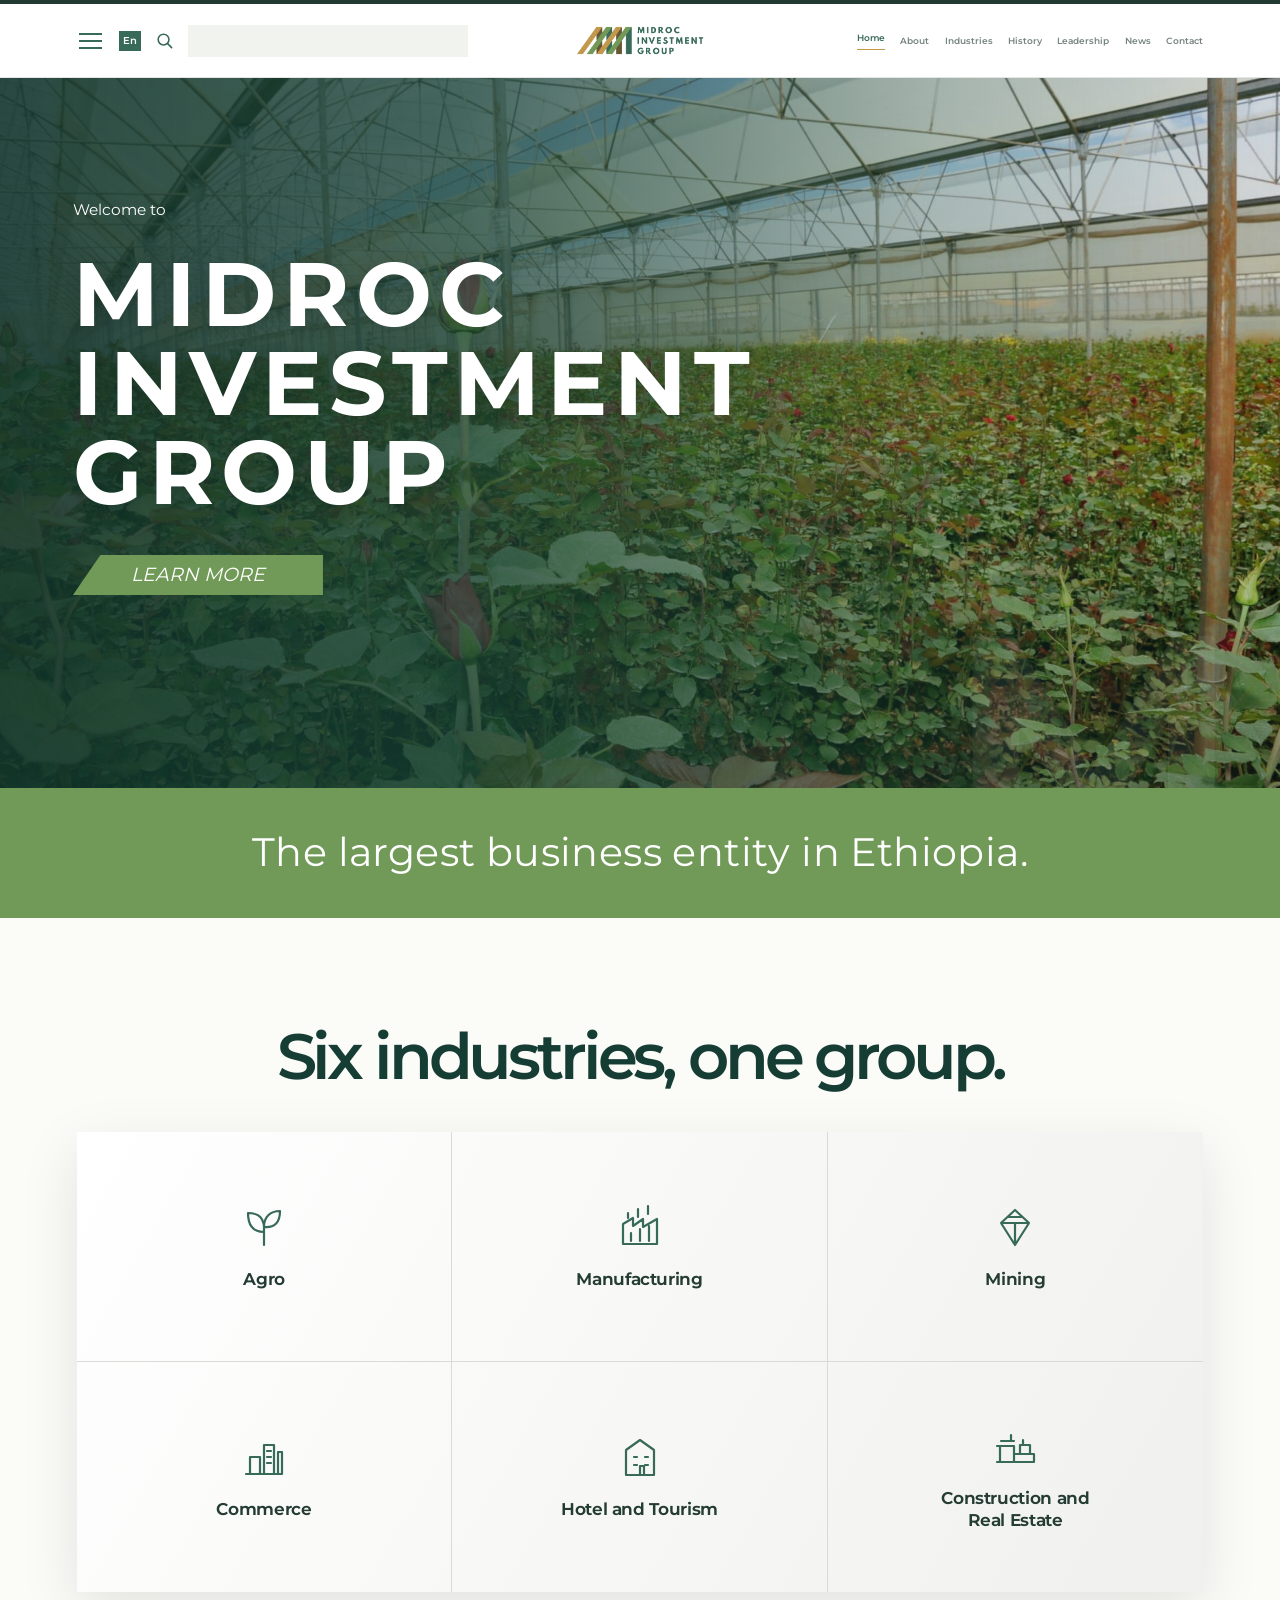
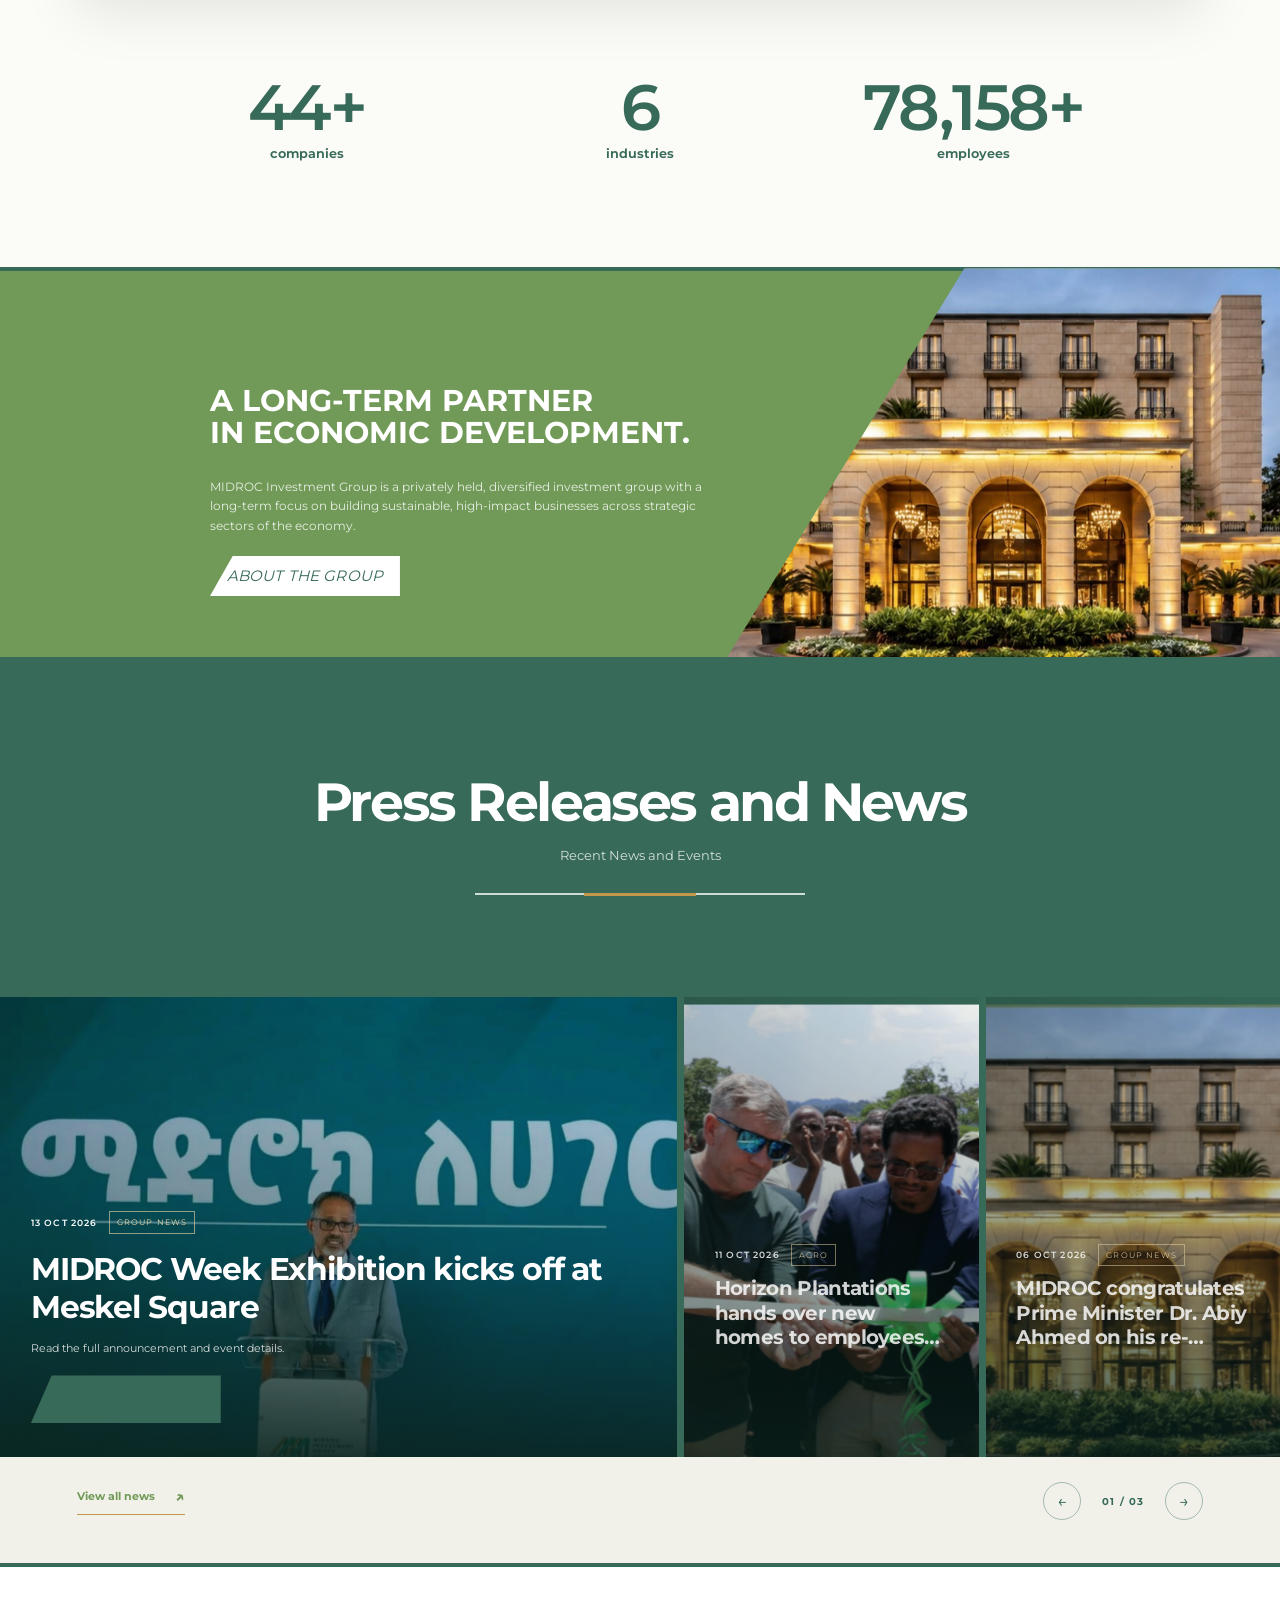
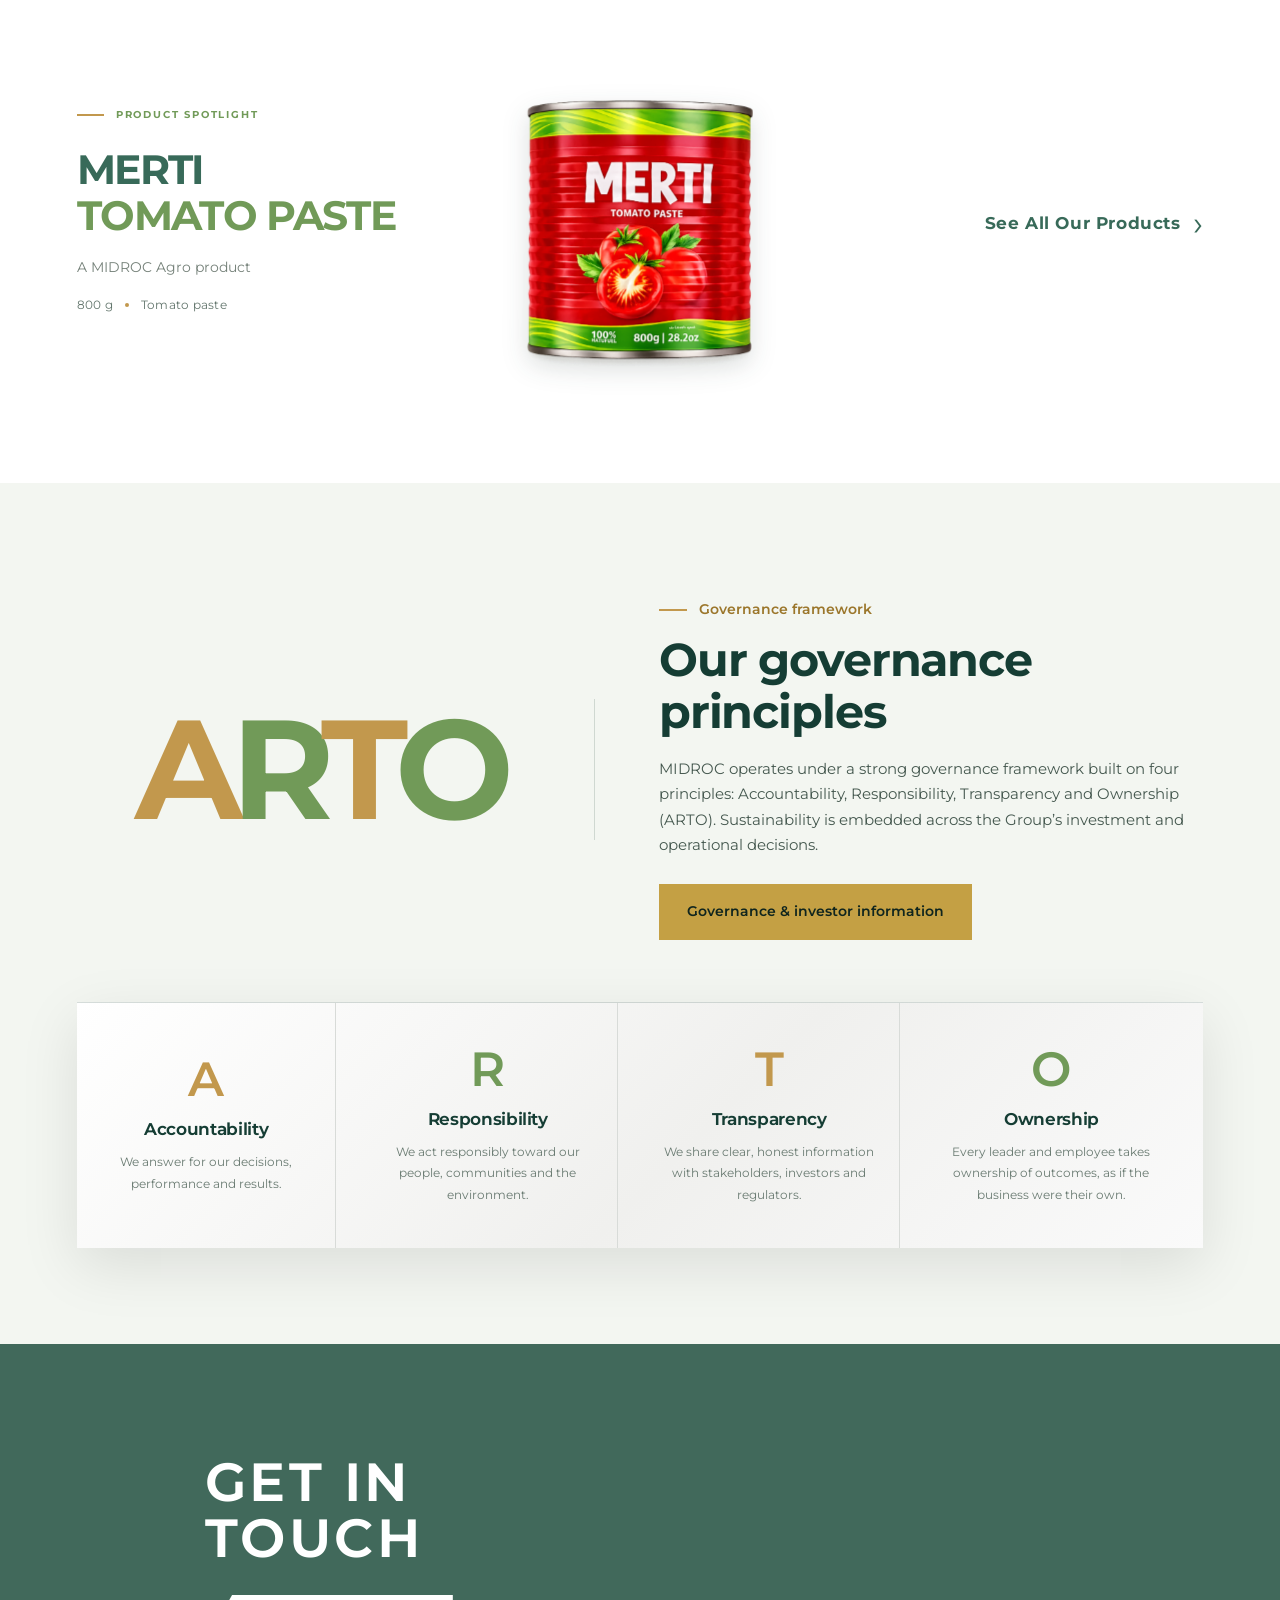
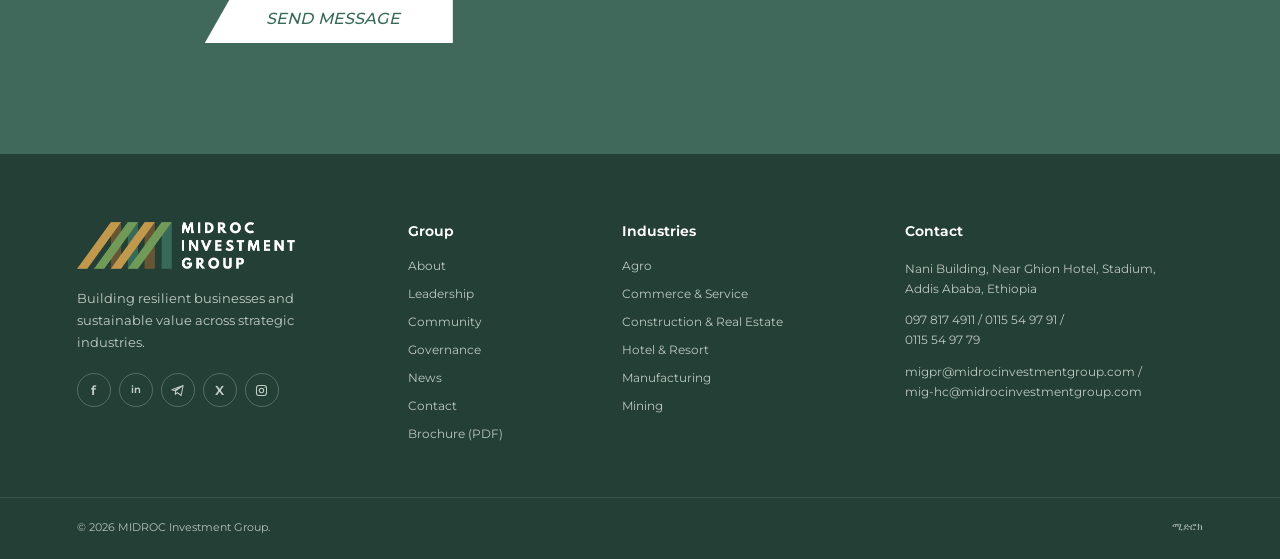
==== index.html @ 8c9e822c "Publish standalone history page" ====
<!doctype html>
<html lang="en">
<head>
  <meta charset="utf-8">
  <meta name="viewport" content="width=device-width, initial-scale=1">
  <meta name="theme-color" content="#386a59">
  <meta name="description" content="A visual redesign preview for MIDROC Investment Group.">
  <title>MIDROC Investment Group | Home</title>
  <link rel="stylesheet" href="styles.css">
</head>
<body>
  <header class="site-header">
    <div class="header-tools">
      <button class="menu-toggle" aria-expanded="false" aria-controls="main-nav" aria-label="Open navigation"><span></span><span></span><span></span></button>
      <span class="language-chip" aria-label="Current language: English">En</span>
      <div class="header-search" role="search">
        <svg viewBox="0 0 24 24" aria-hidden="true"><circle cx="10.8" cy="10.8" r="6.8"></circle><path d="m16 16 5 5"></path></svg>
        <input type="search" aria-label="Search MIDROC website">
      </div>
    </div>
    <a class="brand" href="index.html" aria-label="MIDROC Investment Group home"><img src="assets/midroc-logo.png" alt="MIDROC Investment Group"></a>
    <nav id="main-nav" class="main-nav" aria-label="Main navigation">
      <a class="active" href="index.html">Home</a>
      <a href="https://midroc-demo.pages.dev/en/about/">About</a>
      <a href="https://midroc-demo.pages.dev/en/businesses/">Industries</a><a href="history.html">History</a>
      <a href="https://midroc-demo.pages.dev/en/people/">Leadership</a>
      <a href="https://midroc-demo.pages.dev/en/news/">News</a>
      <a href="https://midroc-demo.pages.dev/en/contact/">Contact</a>
    </nav>
  </header>

  <main>
    <section class="home-hero">
      <div class="hero-image" role="img" aria-label="Flowering crops growing in a greenhouse"></div>
      <div class="hero-shade"></div>
      <div class="hero-content">
        <p class="eyebrow eyebrow-light"><span></span> Welcome to</p>
        <h1>MIDROC<br>INVESTMENT<br>GROUP</h1>
        <a class="button button-light" href="#clusters">LEARN MORE</a>
      </div>
      <div class="hero-brand-mark" aria-hidden="true">M</div>
    </section>

    <section class="intro-strip" aria-label="Group introduction">
      <p>The largest business entity in Ethiopia.</p>
    </section>

    <section class="clusters section-pad" id="clusters">
      <div class="section-heading">
        <h2>Six industries, one group.</h2>
      </div>
      <div class="cluster-grid">
        <a class="cluster-card" href="https://midroc-demo.pages.dev/en/businesses?cluster=agriculture"><svg viewBox="0 0 48 48" aria-hidden="true"><path d="M24 41V18m0 10C12 28 8 20 8 9c11 0 17 5 16 19Zm0-5c0-10 6-16 16-16 0 11-5 17-16 16Z"/></svg><strong>Agro</strong></a>
        <a class="cluster-card" href="https://midroc-demo.pages.dev/en/businesses?cluster=manufacturing"><svg viewBox="0 0 48 48" aria-hidden="true"><path d="M7 40V20l10-6v8l10-7v8l14-8v25H7Zm8-3v-8m9 8V25m9 12V22M12 9v5m10-9v8m10-11v8"/></svg><strong>Manufacturing</strong></a>
        <a class="cluster-card" href="https://midroc-demo.pages.dev/en/businesses?cluster=mining"><svg viewBox="0 0 48 48" aria-hidden="true"><path d="m24 6 14 13-14 22L10 19 24 6Zm-14 13h28M18 13h12m-6 6v22"/></svg><strong>Mining</strong></a>
        <a class="cluster-card" href="https://midroc-demo.pages.dev/en/businesses?cluster=commerce"><svg viewBox="0 0 48 48" aria-hidden="true"><path d="M6 40h36M10 40V23h10v17m4 0V11h10v29m4 0V18h4v22M27 17h4m-4 6h4m-4 6h4"/></svg><strong>Commerce</strong></a>
        <a class="cluster-card" href="https://midroc-demo.pages.dev/en/businesses?cluster=hotels"><svg viewBox="0 0 48 48" aria-hidden="true"><path d="M10 41V16l14-10 14 10v25H10Zm8-18h3m8 0h3m-14 8h3m8 0h3m-8 10V32h4v9"/></svg><strong>Hotel and Tourism</strong></a>
        <a class="cluster-card" href="https://midroc-demo.pages.dev/en/businesses?cluster=construction"><svg viewBox="0 0 48 48" aria-hidden="true"><path d="M6 39h36M9 39V23h14v16m0-8h20v8M29 31v-9h10v9M10 18h13m-3-6v6M6 23h3m23-1v-5"/></svg><strong>Construction and<br>Real Estate</strong></a>
      </div>
      <div class="stats-row" aria-label="MIDROC at a glance">
        <div><strong data-count="45" data-suffix="+">45+</strong><span>companies</span></div>
        <div><strong data-count="6">6</strong><span>industries</span></div>
        <div><strong data-count="80000" data-suffix="+">80,000+</strong><span>employees</span></div>
      </div>
    </section>


    

    <section class="about-band" id="who-we-are">
      <div class="about-band-copy">
        <h2>A long-term partner<br>in economic development.</h2>
        <p>MIDROC Investment Group is a privately held, diversified investment group with a long-term focus on building sustainable, high-impact businesses across strategic sectors of the economy.</p>
        <div class="about-links"><a class="button button-outline" href="https://midroc-demo.pages.dev/en/about/">ABOUT THE GROUP</a></div>
      </div>
      <div class="about-band-photo"><img src="assets/midroc-building.jpg" alt="A MIDROC building illuminated at dusk"></div>
      <div class="about-band-rule" aria-hidden="true"></div>
    </section>

    <section class="news-section" id="news">
      <div class="news-masthead">
        <h2>Press Releases and News</h2>
        <p class="news-subtitle">Recent News and Events</p>
        <div class="news-line" aria-hidden="true"><span></span></div>
      </div>
      <div class="news-carousel" data-news-carousel aria-label="Latest MIDROC news">
        <article class="news-panel is-active" style="--panel-image:url('assets/news-midroc-week.jpg')">
          <img src="assets/news-midroc-week.jpg" alt="MIDROC representative speaking at an event" loading="lazy">
          <div class="news-panel-shade"></div>
          <div class="news-panel-content">
            <span class="news-panel-meta"><b>13 Oct 2026</b><i>Group news</i></span>
            <h3>MIDROC Week Exhibition kicks off at Meskel Square</h3>
            <p>Read the full announcement and event details.</p>
            <a class="news-panel-read" href="https://midroc-demo.pages.dev/en/news/midroc-week-exhibition-kicks-off-at-meskel-square" target="_blank" rel="noreferrer">Read more <span aria-hidden="true">↗</span></a>
          </div>
          <button class="news-panel-select" type="button" aria-label="Show MIDROC Week Exhibition news" aria-expanded="true"></button>
        </article>
        <article class="news-panel" style="--panel-image:url('assets/news-horizon.jpg')">
          <img src="assets/news-horizon.jpg" alt="A Horizon Plantations employee housing handover" loading="lazy">
          <div class="news-panel-shade"></div>
          <div class="news-panel-content">
            <span class="news-panel-meta"><b>11 Oct 2026</b><i>Agro</i></span>
            <h3>Horizon Plantations hands over new homes to employees in Limmu</h3>
            <p>Horizon Plantations has handed over homes built for employees at its farms in Limmu.</p>
            <a class="news-panel-read" href="https://midroc-demo.pages.dev/en/news/">Read more <span aria-hidden="true">↗</span></a>
          </div>
          <button class="news-panel-select" type="button" aria-label="Show Horizon Plantations news" aria-expanded="false"></button>
        </article>
        <article class="news-panel" style="--panel-image:url('assets/midroc-building.jpg')">
          <img src="assets/midroc-building.jpg" alt="MIDROC building illuminated at dusk" loading="lazy">
          <div class="news-panel-shade"></div>
          <div class="news-panel-content">
            <span class="news-panel-meta"><b>06 Oct 2026</b><i>Group news</i></span>
            <h3>MIDROC congratulates Prime Minister Dr. Abiy Ahmed on his re-election</h3>
            <p>A message from the MIDROC Investment Group family.</p>
            <a class="news-panel-read" href="https://midroc-demo.pages.dev/en/news/">Read more <span aria-hidden="true">↗</span></a>
          </div>
          <button class="news-panel-select" type="button" aria-label="Show MIDROC group news" aria-expanded="false"></button>
        </article>
      </div>
      <div class="news-carousel-footer">
        <a class="text-link" href="https://midroc-demo.pages.dev/en/news/">View all news <span aria-hidden="true">↗</span></a>
        <div class="news-carousel-controls" aria-label="News carousel controls">
          <button type="button" data-news-prev aria-label="Previous story">←</button>
          <span data-news-count>01 <i>/</i> 03</span>
          <button type="button" data-news-next aria-label="Next story">→</button>
        </div>
      </div>
    </section>

    <section class="product-showcase" id="products" aria-labelledby="product-showcase-title">
      <div class="product-showcase-shell">
        <div class="product-showcase-copy">
          <p class="eyebrow"><span></span> PRODUCT SPOTLIGHT</p>
          <h2 id="product-showcase-title"><span data-product-brand>MERTI</span><span data-product-name>TOMATO PASTE</span></h2>
          <p class="product-showcase-description" data-product-description>A MIDROC Agro product</p>
          <div class="product-showcase-details"><span data-product-format>800 g</span><i aria-hidden="true"></i><span data-product-category>Tomato paste</span></div>
        </div>
        <figure class="product-showcase-visual" aria-label="MIDROC product spotlight">
          <img class="is-active" data-product-layer="0" src="assets/products-normalized/merti-tomato-paste.png" alt="Merti tomato paste tin" fetchpriority="high">
          <img data-product-layer="1" src="assets/products-normalized/merti-tomato-paste.png" alt="" aria-hidden="true">
        </figure>
        <a class="product-showcase-all" href="https://midroc-demo.pages.dev/en/businesses/"><span>See All Our Products</span><b aria-hidden="true">›</b></a>
      </div>
    </section>

    <section class="governance section-pad" id="how-we-work">
      <div class="governance-top">
        <div class="governance-mark" aria-hidden="true"><span>A</span><span>R</span><span>T</span><span>O</span></div>
        <div class="governance-copy">
          <p class="eyebrow"><span></span> Governance framework</p>
          <h2>Our governance principles</h2>
          <p>MIDROC operates under a strong governance framework built on four principles: Accountability, Responsibility, Transparency and Ownership (ARTO). Sustainability is embedded across the Group’s investment and operational decisions.</p>
          <a class="button governance-action" href="https://midroc-demo.pages.dev/en/governance" target="_blank" rel="noreferrer">Governance & investor information</a>
        </div>
      </div>
      <div class="principle-grid">
        <article class="principle-card"><span class="principle-letter">A</span><h3>Accountability</h3><p>We answer for our decisions, performance and results.</p></article>
        <article class="principle-card"><span class="principle-letter">R</span><h3>Responsibility</h3><p>We act responsibly toward our people, communities and the environment.</p></article>
        <article class="principle-card"><span class="principle-letter">T</span><h3>Transparency</h3><p>We share clear, honest information with stakeholders, investors and regulators.</p></article>
        <article class="principle-card"><span class="principle-letter">O</span><h3>Ownership</h3><p>Every leader and employee takes ownership of outcomes, as if the business were their own.</p></article>
      </div>
    </section>

    <section class="contact-cta" id="get-in-touch" aria-labelledby="contact-cta-title">
      <div class="contact-cta-copy">
        <h2 id="contact-cta-title">GET IN<br>TOUCH</h2>
        <a class="button career-cta-button" href="https://midroc-demo.pages.dev/en/contact" target="_blank" rel="noreferrer">SEND MESSAGE</a>
      </div>
      <div class="career-motif" aria-hidden="true">
        <span class="career-slice"></span>
        <span class="career-slice"></span>
        <span class="career-slice"></span>
        <span class="career-slice"></span>
      </div>
    </section>
  </main>

  <footer class="site-footer" id="site-footer">
    <div class="footer-main">
      <div class="footer-brand-column">
        <a class="footer-lockup" href="index.html" aria-label="MIDROC Investment Group home">
          <img class="footer-logo" src="assets/midroc-logo-footer.png" alt="">
        </a>
        <p class="footer-description">Building resilient businesses and sustainable value across strategic industries.</p>
        <div class="footer-socials" role="group" aria-label="Social media">
          <a class="footer-social-icon" href="https://www.facebook.com/110005684872662/" aria-label="Facebook" target="_blank" rel="noreferrer">f</a>
          <a class="footer-social-icon footer-linkedin" href="https://www.linkedin.com/company/midroc-investment-group" aria-label="LinkedIn" target="_blank" rel="noreferrer">in</a>
          <a class="footer-social-icon" href="https://t.me/MIDROCInvestment_Group" aria-label="Telegram" target="_blank" rel="noreferrer"><svg viewBox="0 0 24 24" aria-hidden="true"><path d="m21 4-3.2 16-6.1-4.7-3.3 3 .6-5.7L18 6.1 7 12l-4-1.4L21 4Z"/></svg></a>
          <a class="footer-social-icon" href="https://x.com/MidrocGroup" aria-label="X" target="_blank" rel="noreferrer">X</a>
          <a class="footer-social-icon" href="https://www.instagram.com/midrocgroup" aria-label="Instagram" target="_blank" rel="noreferrer"><svg viewBox="0 0 24 24" aria-hidden="true"><rect x="4" y="4" width="16" height="16" rx="4"/><circle cx="12" cy="12" r="3.5"/><circle class="footer-instagram-dot" cx="17.5" cy="6.8" r=".8"/></svg></a>
        </div>
      </div>
      <nav class="footer-column" aria-label="Group links">
        <h2>Group</h2>
        <a href="https://midroc-demo.pages.dev/en/about/">About</a>
        <a href="https://midroc-demo.pages.dev/en/people/">Leadership</a>
        <a href="https://midroc-demo.pages.dev/en/community/">Community</a>
        <a href="https://midroc-demo.pages.dev/en/governance/">Governance</a>
        <a href="https://midroc-demo.pages.dev/en/news/">News</a>
        <a href="https://midroc-demo.pages.dev/en/contact/">Contact</a>
        <a href="https://midroc-demo.pages.dev/api/brochure" target="_blank" rel="noreferrer">Brochure (PDF)</a>
      </nav>
      <nav class="footer-column" aria-label="Business industries">
        <h2>Industries</h2>
        <a href="https://midroc-demo.pages.dev/en/businesses?cluster=agriculture">Agro</a>
        <a href="https://midroc-demo.pages.dev/en/businesses?cluster=commerce">Commerce &amp; Service</a>
        <a href="https://midroc-demo.pages.dev/en/businesses?cluster=construction">Construction &amp; Real Estate</a>
        <a href="https://midroc-demo.pages.dev/en/businesses?cluster=hotels">Hotel &amp; Resort</a>
        <a href="https://midroc-demo.pages.dev/en/businesses?cluster=manufacturing">Manufacturing</a>
        <a href="https://midroc-demo.pages.dev/en/businesses?cluster=mining">Mining</a>
      </nav>
      <div class="footer-column footer-contact">
        <h2>Contact</h2>
        <address>Nani Building, Near Ghion Hotel, Stadium,<br>Addis Ababa, Ethiopia</address>
        <a href="tel:0978174911">097 817 4911 / 0115 54 97 91 /<br>0115 54 97 79</a>
        <a href="mailto:migpr@midrocinvestmentgroup.com">migpr@midrocinvestmentgroup.com /<br>mig-hc@midrocinvestmentgroup.com</a>
      </div>
    </div>
    <div class="footer-bottom"><small>© 2026 MIDROC Investment Group.</small><span lang="am">ሚድሮክ</span></div>
  </footer>
  <script src="script.js"></script>
</body>
</html>
---- styles.css ----
@font-face{font-family:Montserrat;src:url("assets/montserrat-variable.ttf") format("truetype");font-weight:100 900;font-style:normal;font-display:swap}
:root{--mineral:#386a59;--moss:#719a58;--camel:#c2984d;--hemlock:#675633;--ink:#153d34;--paper:#f7f7f1;--white:#fff;--line:rgba(21,61,52,.16);--gutter:clamp(22px,6vw,96px);--serif:Georgia,"Times New Roman",serif}
*{box-sizing:border-box}html{scroll-behavior:smooth}body{margin:0;background:var(--paper);color:var(--ink);font-family:Montserrat,Arial,sans-serif;font-size:15px;line-height:1.55;-webkit-font-smoothing:antialiased}a{color:inherit;text-decoration:none}img{display:block;max-width:100%}.preview-bar{height:30px;display:flex;align-items:center;justify-content:space-between;padding:0 var(--gutter);background:var(--mineral);color:rgba(255,255,255,.82);font-size:9px;letter-spacing:.12em;text-transform:uppercase}.preview-bar span:first-child{color:#e8cd94}.site-header{height:88px;display:flex;align-items:center;gap:34px;padding:0 var(--gutter);background:#fff;position:relative;z-index:5;border-bottom:1px solid rgba(21,61,52,.08)}.brand{display:block;flex-shrink:0;width:196px}.brand img{width:100%;height:auto}.main-nav{display:flex;gap:clamp(18px,3.1vw,48px);align-items:center;margin-left:auto}.main-nav a,.language-link{font-size:11px;font-weight:600;letter-spacing:.015em;color:#52665d;transition:color .2s}.main-nav a:hover,.main-nav a.active,.language-link:hover{color:var(--mineral)}.main-nav a.active:after{content:"";height:2px;background:var(--camel);display:block;margin-top:8px}.language-link{border-left:1px solid var(--line);padding-left:25px}.menu-toggle{display:none}
.home-hero{height:min(710px,76vw);min-height:570px;position:relative;display:flex;align-items:center;overflow:hidden;background:var(--mineral);color:var(--white)}.hero-image,.hero-shade{position:absolute;inset:0}.hero-image{background-image:url("assets/business-1.jpg");background-size:cover;background-position:center 45%;transform:scale(1.015)}.hero-shade{background:linear-gradient(90deg,rgba(16,52,43,.88) 0%,rgba(22,64,52,.77) 36%,rgba(31,72,54,.34) 73%,rgba(21,49,39,.12) 100%),linear-gradient(0deg,rgba(12,38,31,.38),transparent 50%)}.hero-content{position:relative;z-index:1;padding:0 var(--gutter);width:min(810px,75%);margin-top:-8px}.eyebrow{display:flex;align-items:center;gap:12px;margin:0 0 22px;color:var(--moss);font-size:10px;font-weight:700;letter-spacing:.18em;text-transform:uppercase}.eyebrow span{width:27px;height:2px;background:var(--camel);display:inline-block}.eyebrow-light{color:rgba(255,255,255,.76)}h1,h2,h3,p{margin-top:0}.home-hero h1{font-size:clamp(54px,7.1vw,104px);line-height:.99;letter-spacing:-.067em;font-weight:600;margin:0 0 27px;text-shadow:0 3px 26px rgba(0,0,0,.2)}.home-hero h1 em,.section-heading h2 em,.news-masthead h2 em,.governance h2 em,.contact-cta h2 em{font-family:var(--serif);font-weight:400;letter-spacing:-.055em}.hero-copy{max-width:500px;color:rgba(255,255,255,.88);font-size:15px;line-height:1.8;margin:0 0 28px}.button{display:inline-flex;align-items:center;justify-content:space-between;gap:32px;min-height:49px;padding:0 20px;font-size:11px;font-weight:700;transition:transform .2s,background .2s,color .2s}.button:hover{transform:translateY(-2px)}.button-light{color:var(--ink);background:var(--white)}.button-light:hover{background:#f1e5c8}.button span{font-size:16px;color:var(--moss)}.hero-index{position:absolute;bottom:34px;left:var(--gutter);display:flex;align-items:center;gap:14px;color:rgba(255,255,255,.75);font-size:10px;letter-spacing:.11em;text-transform:uppercase}.hero-index span:first-child{color:#e6c988}.hero-index i{width:82px;height:1px;background:rgba(255,255,255,.48)}.hero-brand-mark{position:absolute;right:var(--gutter);bottom:-.35em;font-size:clamp(160px,24vw,360px);font-weight:700;line-height:1;color:rgba(255,255,255,.06);letter-spacing:-.12em}
.intro-strip{display:grid;grid-template-columns:1.05fr 1.1fr .85fr;align-items:center;gap:32px;padding:38px var(--gutter);background:#efefe7;border-bottom:1px solid var(--line)}.intro-strip p{margin:0;font-family:var(--serif);font-size:24px;line-height:1.2}.intro-strip p strong{font-weight:400;color:var(--moss)}.intro-strip .intro-note{font-family:Montserrat,sans-serif;font-size:12px;line-height:1.75;color:#63766d;max-width:430px}.text-link{display:inline-flex;align-items:center;gap:20px;width:max-content;font-size:11px;font-weight:700;border-bottom:1px solid var(--camel);padding:0 0 8px}.text-link span{font-size:16px;color:var(--moss)}
.section-pad{padding:104px var(--gutter)}.clusters{background:#fbfbf8}.section-heading{display:flex;justify-content:space-between;align-items:end;gap:40px;margin-bottom:43px}.section-heading h2,.governance h2{font-size:clamp(40px,5vw,67px);line-height:1.07;letter-spacing:-.065em;font-weight:600;margin:0}.section-heading h2 em,.governance h2 em{color:var(--moss)}.section-aside{width:300px;padding-bottom:6px}.section-aside p{font-size:12px;line-height:1.8;color:#6a7b72;margin:0 0 18px}.cluster-grid{display:grid;grid-template-columns:repeat(3,1fr);gap:15px;align-items:start}.cluster-card{position:relative;display:block;aspect-ratio:1.2/1;overflow:hidden;background:var(--mineral);color:white;isolation:isolate}.cluster-card.cluster-tall{aspect-ratio:1.2/1.13;margin-top:34px}.cluster-card:before{content:"";position:absolute;inset:0;z-index:1;background:linear-gradient(0deg,rgba(13,38,32,.85),rgba(13,38,32,.08) 66%);transition:background .35s}.cluster-card img{width:100%;height:100%;object-fit:cover;transition:transform .55s,filter .35s}.cluster-card:hover img{transform:scale(1.055);filter:saturate(1.08)}.cluster-card:hover:before{background:linear-gradient(0deg,rgba(13,38,32,.92),rgba(13,38,32,.15) 75%)}.cluster-number{position:absolute;top:18px;left:20px;z-index:2;padding:6px 10px;border:1px solid rgba(255,255,255,.5);font-size:8px;letter-spacing:.14em}.cluster-label{position:absolute;left:22px;right:18px;bottom:20px;z-index:2;display:grid;grid-template-columns:30px 1fr;column-gap:12px;align-items:end}.cluster-label small{grid-row:1/3;color:#e4c887;font-size:9px;letter-spacing:.12em;padding-bottom:3px}.cluster-label strong{font-size:clamp(19px,2.25vw,30px);line-height:1.08;font-weight:600;letter-spacing:-.045em}.cluster-label>span{grid-column:2;display:flex;justify-content:space-between;align-items:center;margin-top:8px;color:rgba(255,255,255,.76);font-size:9px;letter-spacing:.03em}.cluster-label b{font-size:16px;color:#e5c989;font-weight:400}.stats-row{display:grid;grid-template-columns:repeat(3,1fr);margin-top:60px;padding:26px 0 0;border-top:1px solid var(--line)}.stats-row div{display:flex;align-items:baseline;gap:16px;padding:0 28px;border-left:1px solid var(--line)}.stats-row div:first-child{border-left:0;padding-left:0}.stats-row strong{font-family:var(--serif);font-weight:400;font-size:clamp(38px,5vw,62px);letter-spacing:-.06em}.stats-row strong span{color:var(--camel)}.stats-row div>span{font-size:11px;color:#6f7e75}
.about-band{position:relative;display:grid;grid-template-columns:1fr .95fr;align-items:center;gap:7%;padding:75px var(--gutter);background:var(--moss);color:#fff;overflow:hidden}.about-band:before{content:"";position:absolute;width:100%;height:14px;left:0;top:0;background:var(--mineral)}.about-band-copy{padding:35px 0 35px 2vw;max-width:690px;z-index:1}.about-band-copy h2{font-size:clamp(38px,4.6vw,62px);line-height:1.04;letter-spacing:-.065em;font-weight:500;margin:0 0 22px}.about-band-copy>p:not(.eyebrow){max-width:570px;color:rgba(255,255,255,.83);font-size:12px;line-height:1.85;margin:0 0 27px}.about-links{display:flex;align-items:center;gap:28px}.button-outline{border:1px solid rgba(255,255,255,.58);color:white}.button-outline:hover{background:white;color:var(--mineral)}.text-link-light{color:#fff;border-color:rgba(255,255,255,.56)}.about-band-photo{position:relative;z-index:1}.about-band-photo img{width:100%;aspect-ratio:1.25/1;object-fit:cover;border-radius:4px;box-shadow:0 23px 55px rgba(18,47,40,.26)}.photo-caption{position:absolute;left:16px;bottom:15px;color:#fff;font-size:9px;letter-spacing:.09em;text-transform:uppercase;text-shadow:0 1px 8px rgba(0,0,0,.65)}.about-band-rule{position:absolute;left:50%;top:15%;height:70%;width:1px;background:rgba(255,255,255,.23)}
.news-section{background:#f1f1e9}.news-masthead{position:relative;min-height:400px;background:var(--mineral);color:white;padding:78px var(--gutter) 45px;overflow:hidden}.news-masthead:after{content:"NEWS";position:absolute;right:-.04em;top:-.42em;font-size:clamp(190px,28vw,410px);font-weight:700;letter-spacing:-.12em;line-height:1;color:rgba(255,255,255,.04);pointer-events:none}.news-masthead h2{position:relative;z-index:1;font-size:clamp(55px,7vw,95px);line-height:.95;letter-spacing:-.07em;font-weight:600;margin:0 0 30px}.news-masthead h2 em{color:#d7c08d}.news-masthead-bottom{position:relative;z-index:1;display:flex;justify-content:space-between;align-items:end;gap:28px;max-width:710px}.news-masthead-bottom p{font-size:12px;color:rgba(255,255,255,.78);max-width:350px;margin:0}.news-line{position:absolute;left:var(--gutter);right:var(--gutter);bottom:0;height:3px;background:rgba(255,255,255,.18)}.news-line span{display:block;width:17%;height:100%;background:var(--camel)}.news-list{padding:0 var(--gutter)}.news-card{display:grid;grid-template-columns:96px 108px 1fr 30px;gap:22px;align-items:center;min-height:118px;border-bottom:1px solid rgba(21,61,52,.18);transition:padding .22s,background .22s}.news-card:hover{padding-left:14px;background:rgba(255,255,255,.56)}.news-date{display:flex;align-items:center;gap:8px}.news-date small{font-family:var(--serif);font-size:37px;line-height:1;color:var(--mineral)}.news-date span{font-size:9px;line-height:1.35;color:#829087;text-transform:uppercase;letter-spacing:.06em}.news-tag{width:max-content;border:1px solid rgba(113,154,88,.5);padding:5px 9px;color:var(--moss);font-size:8px;font-weight:700;letter-spacing:.12em;text-transform:uppercase}.news-card h3{margin:0;font-size:clamp(16px,1.6vw,22px);line-height:1.35;font-weight:600;letter-spacing:-.025em}.news-arrow{justify-self:end;color:var(--camel);font-size:21px}.governance{display:grid;grid-template-columns:.55fr 1fr 1fr;align-items:center;gap:7%;background:#fafaf7}.governance-mark{display:flex;align-items:center;justify-content:center;width:min(200px,18vw);aspect-ratio:1;border:1px solid var(--mineral);border-radius:50%;outline:1px solid var(--mineral);outline-offset:6px;color:var(--mineral);font-size:38px;font-weight:600;letter-spacing:.06em}.governance-copy>p:not(.eyebrow){max-width:425px;margin:20px 0;color:#6e7c74;font-size:12px;line-height:1.85}.principle-list{border-top:1px solid var(--line)}.principle-list div{display:grid;grid-template-columns:38px 1fr 20px;gap:12px;align-items:center;padding:16px 0;border-bottom:1px solid var(--line)}.principle-list span{font-size:9px;color:var(--moss)}.principle-list strong{font-size:13px;font-weight:600}.principle-list i{font-style:normal;color:var(--camel)}.contact-cta{position:relative;overflow:hidden;background:var(--mineral);color:#fff;padding:90px var(--gutter);min-height:390px}.contact-cta h2{position:relative;z-index:1;font-size:clamp(48px,7vw,88px);line-height:.98;letter-spacing:-.07em;font-weight:600;margin:0 0 28px}.contact-cta h2 em{color:#d7c08d}.contact-cta .button{position:relative;z-index:1}.cta-email{position:relative;z-index:1;display:block;margin-top:24px;font-size:11px;color:rgba(255,255,255,.75)}.cta-ornament{position:absolute;right:var(--gutter);bottom:-.34em;font-size:clamp(240px,35vw,500px);line-height:1;color:rgba(255,255,255,.06);font-weight:700;letter-spacing:-.15em}.site-footer{display:grid;grid-template-columns:200px 1fr auto;align-items:center;gap:34px;padding:35px var(--gutter) 24px;background:#fff}.brand-footer{width:176px}.site-footer>p{max-width:360px;margin:0;font-size:10px;line-height:1.7;color:#758179}.footer-links{display:flex;gap:24px}.footer-links a{font-size:10px;font-weight:600;color:#566960}.site-footer small{grid-column:1/-1;padding-top:18px;border-top:1px solid var(--line);font-size:9px;color:#859088}
/* About page */
.about-hero{min-height:620px;height:68vw;max-height:790px;position:relative;display:flex;align-items:center;overflow:hidden;background:var(--mineral);color:white}.about-hero-image,.about-hero-shade{position:absolute;inset:0}.about-hero-image{background:url("assets/midroc-building.jpg") center 48%/cover}.about-hero-shade{background:linear-gradient(90deg,rgba(14,37,35,.78),rgba(18,50,44,.5) 48%,rgba(17,47,40,.13) 100%),linear-gradient(0deg,rgba(14,36,33,.44),transparent 60%)}.about-hero-copy{position:relative;z-index:2;padding:0 var(--gutter);max-width:820px}.about-hero h1{font-size:clamp(56px,8vw,118px);line-height:.9;letter-spacing:-.08em;font-weight:700;margin:0 0 25px;text-transform:uppercase}.about-hero h1 em{display:block;font-family:var(--serif);font-weight:400;color:#e0c78e;text-transform:none;letter-spacing:-.07em}.about-hero-copy>p:last-child{font-size:13px;letter-spacing:.04em;color:rgba(255,255,255,.85);max-width:470px}.brand-stripes{position:absolute;right:-4%;top:-16%;height:132%;width:44%;display:flex;gap:14px;transform:skewX(-25deg);z-index:1;opacity:.9}.brand-stripes i{display:block;width:18%;background:var(--camel)}.brand-stripes i:nth-child(2){background:var(--moss);margin-top:8%}.brand-stripes i:nth-child(3){background:var(--mineral);margin-top:-5%}.brand-stripes i:nth-child(4){background:var(--camel);margin-top:12%}.brand-stripes i:nth-child(5){background:var(--moss);margin-top:-9%}.about-story{display:grid;grid-template-columns:.8fr 1.2fr;gap:9%;align-items:start}.about-story h2{font-size:clamp(39px,5vw,68px);line-height:1.03;letter-spacing:-.065em;font-weight:600;margin:0}.about-story h2 em{font-family:var(--serif);font-weight:400;color:var(--moss)}.about-story-copy{max-width:650px;padding-top:12px}.about-story-copy p{color:#64756b;font-size:13px;line-height:1.9}.about-story-copy p+p{margin-top:18px}.about-visual{display:grid;grid-template-columns:1.05fr .95fr;align-items:stretch;gap:8%;background:#e8eadf}.about-visual-image img{width:100%;height:100%;min-height:390px;object-fit:cover}.about-visual-copy{padding:70px 12% 70px 0;align-self:center}.about-visual-copy h2{font-size:clamp(37px,4.8vw,64px);line-height:1.03;letter-spacing:-.07em;font-weight:600;margin:0 0 20px}.about-visual-copy h2 em{font-family:var(--serif);font-weight:400;color:var(--moss)}.about-visual-copy p{color:#64756b;font-size:12px;line-height:1.9}.about-principles{background:#f9f9f5}.about-principles .section-heading{margin-bottom:46px}.principle-grid{display:grid;grid-template-columns:repeat(4,1fr);border-top:1px solid var(--line)}.principle-card{padding:24px 22px 0 0;border-right:1px solid var(--line);margin-right:22px}.principle-card:last-child{border:0}.principle-card small{display:block;margin-bottom:30px;color:var(--camel);font-size:10px;letter-spacing:.15em}.principle-card h3{font-size:17px;margin:0 0 12px}.principle-card p{font-size:11px;color:#6e7c74;line-height:1.8;margin:0}.about-cta{padding:68px var(--gutter);display:flex;justify-content:space-between;align-items:center;gap:30px;background:var(--moss);color:white}.about-cta h2{font-size:clamp(32px,4vw,55px);line-height:1.05;letter-spacing:-.06em;font-weight:600;margin:0}.about-cta h2 em{font-family:var(--serif);font-weight:400;color:#f0dfbb}
@media(max-width:900px){.site-header{height:76px;gap:18px}.brand{width:164px}.main-nav{gap:17px}.main-nav a{font-size:10px}.language-link{padding-left:16px}.cluster-grid{grid-template-columns:repeat(2,1fr)}.cluster-card.cluster-tall{margin-top:0;aspect-ratio:1.2/1}.section-pad{padding-top:78px;padding-bottom:78px}.about-band{gap:5%;padding-top:65px;padding-bottom:65px}.about-band-rule{display:none}.governance{grid-template-columns:.45fr 1fr 1fr;gap:4%}.site-footer{grid-template-columns:160px 1fr;gap:22px}.footer-links{grid-column:1/-1}.about-story{gap:5%}}
@media(max-width:680px){:root{--gutter:22px}.preview-bar{font-size:8px}.preview-bar span:last-child{max-width:55%;text-align:right}.site-header{height:72px}.brand{width:150px}.menu-toggle{display:flex;flex-direction:column;gap:5px;align-items:center;justify-content:center;margin-left:auto;width:38px;height:38px;border:0;background:transparent}.menu-toggle span{width:22px;height:2px;background:var(--mineral)}.main-nav{position:absolute;top:72px;left:0;right:0;display:none;flex-direction:column;align-items:stretch;gap:0;margin:0;padding:8px var(--gutter) 18px;background:#fff;border-bottom:1px solid var(--line)}.main-nav.open{display:flex}.main-nav a{padding:11px 0;font-size:12px}.main-nav a.active:after{display:none}.language-link{font-size:10px;padding-left:12px}.home-hero{min-height:620px;height:calc(100svh - 102px);max-height:760px;align-items:end;padding-bottom:85px}.hero-content{width:100%;margin:0}.home-hero h1{font-size:clamp(50px,13vw,76px)}.hero-copy{font-size:13px}.hero-index{bottom:28px}.hero-brand-mark{font-size:230px}.intro-strip{grid-template-columns:1fr;gap:15px;padding-top:27px;padding-bottom:27px}.intro-strip p{font-size:22px}.intro-strip .text-link{margin-top:4px}.section-pad{padding-top:68px;padding-bottom:68px}.section-heading{display:block;margin-bottom:30px}.section-heading h2,.governance h2{font-size:43px}.section-aside{width:auto;margin-top:19px}.cluster-grid{gap:9px}.cluster-card,.cluster-card.cluster-tall{aspect-ratio:.87/1}.cluster-number{top:11px;left:10px;font-size:7px;padding:4px 6px}.cluster-label{left:12px;right:9px;bottom:12px;grid-template-columns:19px 1fr;gap:7px}.cluster-label strong{font-size:18px}.cluster-label>span{font-size:7px}.stats-row{margin-top:37px;padding-top:20px}.stats-row div{display:flex;flex-direction:column;gap:0;padding:0 10px}.stats-row strong{font-size:35px}.stats-row div>span{font-size:9px}.about-band{grid-template-columns:1fr;gap:31px;padding:56px var(--gutter) 43px}.about-band-copy{padding:0}.about-band-copy h2{font-size:40px}.about-band-photo img{aspect-ratio:1.15/1}.about-links{gap:17px;flex-wrap:wrap}.news-masthead{min-height:365px;padding-top:59px}.news-masthead h2{font-size:60px}.news-masthead-bottom{align-items:start;flex-direction:column}.news-card{grid-template-columns:72px 1fr 24px;gap:11px;min-height:112px;padding:12px 0}.news-card h3{grid-column:2;grid-row:2;font-size:14px}.news-tag{grid-column:2;grid-row:1;font-size:7px;padding:4px 7px}.news-date{grid-column:1;grid-row:1/3;gap:5px}.news-date small{font-size:31px}.news-arrow{grid-column:3;grid-row:1/3}.governance{grid-template-columns:1fr;gap:35px}.governance-mark{width:120px;margin-left:8px;font-size:30px}.principle-list div{padding:14px 0}.contact-cta{min-height:370px;padding-top:66px}.contact-cta h2{font-size:55px}.site-footer{grid-template-columns:1fr;gap:15px}.brand-footer{width:150px}.footer-links{grid-column:auto;flex-wrap:wrap;gap:20px}.site-footer small{grid-column:auto}.about-hero{min-height:620px;height:calc(100svh - 102px);max-height:760px;align-items:end;padding-bottom:70px}.about-hero-image{background-position:56% center}.about-hero-shade{background:linear-gradient(90deg,rgba(11,35,32,.75),rgba(16,47,40,.42)),linear-gradient(0deg,rgba(10,32,30,.8),transparent 86%)}.about-hero-copy{padding-bottom:10px}.about-hero h1{font-size:clamp(52px,13vw,76px)}.about-hero-copy>p:last-child{font-size:11px}.brand-stripes{width:38%;right:-20%;opacity:.65}.about-story{grid-template-columns:1fr;gap:24px}.about-story h2{font-size:46px}.about-story-copy{padding:0}.about-story-copy p{font-size:12px}.about-visual{grid-template-columns:1fr;gap:0}.about-visual-image img{min-height:0;aspect-ratio:1.3/1}.about-visual-copy{padding:38px var(--gutter) 46px}.about-visual-copy h2{font-size:43px}.about-principles .section-heading{margin-bottom:32px}.principle-grid{grid-template-columns:repeat(2,1fr);row-gap:25px}.principle-card{min-height:140px;padding:15px 15px 0 0;margin-right:15px}.principle-card:nth-child(2){border-right:0;margin-right:0}.principle-card small{margin-bottom:18px}.about-cta{display:block;padding-top:46px;padding-bottom:46px}.about-cta h2{font-size:39px;margin-bottom:22px}}
@media(min-width:681px){.hero-content{width:min(920px,88%)}.home-hero h1{font-size:clamp(54px,6.2vw,88px)}}
.news-masthead{display:flex;flex-direction:column;align-items:center;justify-content:center;min-height:340px;padding:66px var(--gutter) 54px;text-align:center}
.news-masthead:after{display:none}
.news-masthead h2{font-size:clamp(30px,4.2vw,54px);line-height:1.1;letter-spacing:-.045em;margin:0 0 14px}
.news-subtitle{position:relative;z-index:1;margin:0;color:rgba(255,255,255,.78);font-size:13px}
.news-line{position:relative;left:auto;right:auto;bottom:auto;width:min(330px,75%);height:2px;margin-top:28px;background:rgba(255,255,255,.76)}
.news-line span{width:34%;height:3px;margin:0 auto;background:var(--camel)}
.news-foot{display:flex;justify-content:flex-end;padding:22px var(--gutter) 34px}
.news-carousel{display:flex;gap:7px;width:100%;height:460px;overflow:hidden;background:var(--mineral)}
.news-panel{position:relative;flex:1 1 0;min-width:0;overflow:hidden;color:#fff;background:var(--mineral);transition:flex .55s cubic-bezier(.2,.75,.25,1)}
.news-panel.is-active{flex:2.3 1 0}
.news-panel>img{position:absolute;inset:0;width:100%;height:100%;object-fit:cover;transition:transform .7s cubic-bezier(.2,.75,.25,1)}
.news-panel:hover>img{transform:scale(1.035)}
.news-panel-shade{position:absolute;inset:0;background:linear-gradient(0deg,rgba(11,36,31,.92),rgba(11,36,31,.4) 44%,rgba(11,36,31,.08)),linear-gradient(90deg,rgba(11,36,31,.24),transparent)}
.news-panel-content{position:absolute;z-index:3;left:clamp(18px,2.4vw,34px);right:clamp(18px,2.4vw,34px);bottom:clamp(22px,3vw,42px);pointer-events:none}
.news-panel-meta{display:flex;align-items:center;gap:11px;margin-bottom:16px;color:rgba(255,255,255,.78);font-size:9px;letter-spacing:.13em;text-transform:uppercase;white-space:nowrap}
.news-panel-meta b{font-weight:600;color:#fff}
.news-panel-meta i{font-style:normal;color:#f0d9a9;border:1px solid rgba(240,217,169,.6);padding:4px 7px;font-size:8px}
.news-panel h3{max-width:590px;margin:0;font-size:clamp(17px,2vw,27px);line-height:1.22;font-weight:600;letter-spacing:-.035em}
.news-panel p{max-width:470px;margin:13px 0 17px;color:rgba(255,255,255,.82);font-size:11px;line-height:1.75;opacity:0;visibility:hidden;max-height:0;transition:opacity .25s,max-height .35s}
.news-panel-read{display:inline-flex;align-items:center;justify-content:center;gap:16px;min-width:190px;min-height:48px;padding:0 22px 0 28px;background:var(--mineral);color:#fff;font-size:11px;font-style:italic;font-weight:400;letter-spacing:.02em;text-transform:uppercase;clip-path:polygon(11% 0,100% 0,100% 100%,0 100%);opacity:0;visibility:hidden;pointer-events:none;transition:opacity .25s,transform .2s}
.news-panel-read:hover{transform:translateY(-2px)}
.news-panel-read span{color:#e8cc8f;font-size:16px}
.news-panel.is-active .news-panel-content{bottom:34px}
.news-panel.is-active h3{font-size:clamp(22px,2.45vw,34px)}
.news-panel.is-active p{opacity:1;visibility:visible;max-height:90px}
.news-panel.is-active .news-panel-read{opacity:1;visibility:visible;pointer-events:auto}
.news-panel-select{position:absolute;z-index:2;inset:0;width:100%;height:100%;border:0;background:transparent;cursor:pointer}
.news-panel-select:focus-visible{outline:3px solid #f0d9a9;outline-offset:-7px}
.news-carousel-footer{display:flex;align-items:center;justify-content:space-between;padding:25px var(--gutter) 43px;background:#f1f1e9}
.news-carousel-footer .text-link{color:var(--moss)}
.news-carousel-footer .text-link span{display:inline-block;color:var(--moss);font-size:16px;line-height:1}
.news-carousel-controls{display:flex;align-items:center;gap:16px;color:var(--mineral);font-size:10px;font-weight:700;letter-spacing:.12em}
.news-carousel-controls span{min-width:52px;text-align:center}
.news-carousel-controls i{font-style:normal;color:#a2aaa1;padding:0 4px}
.news-carousel-controls button{width:38px;height:38px;border:1px solid rgba(56,106,89,.4);border-radius:50%;background:transparent;color:var(--mineral);font-size:17px;cursor:pointer;transition:background .2s,color .2s}
.news-carousel-controls button:hover{background:var(--mineral);color:#fff}
@media(max-width:680px){.news-carousel{height:430px;gap:6px;overflow-x:auto;overflow-y:hidden;scroll-snap-type:x mandatory;scrollbar-width:none;padding:0 22px}.news-carousel::-webkit-scrollbar{display:none}.news-panel,.news-panel.is-active{flex:0 0 82vw;scroll-snap-align:center}.news-panel h3{font-size:20px}.news-panel.is-active h3{font-size:27px}.news-panel-content{left:20px;right:20px;bottom:22px}.news-panel-meta{white-space:normal;flex-wrap:wrap}.news-carousel-footer{padding:22px 22px 32px}.news-panel-read{min-width:148px}}
.news-panel:not(.is-active) h3{display:-webkit-box;-webkit-box-orient:vertical;-webkit-line-clamp:3;overflow:hidden;font-size:clamp(15px,1.55vw,21px)}
.news-panel:not(.is-active) .news-panel-meta{margin-bottom:10px}

/* Six clusters: seamless icon grid */
.cluster-grid{display:grid;grid-template-columns:repeat(3,minmax(0,1fr));gap:0;background:linear-gradient(135deg,#fff 0%,#f0f0ee 55%,#fafafa 100%);box-shadow:0 18px 55px rgba(0,0,0,.10)}.cluster-card{aspect-ratio:auto;min-height:245px;margin:0!important;background:transparent;color:#24215b;display:flex;flex-direction:column;align-items:center;justify-content:center;gap:18px;padding:28px 20px;text-align:center;border:0;border-right:1px solid rgba(45,45,45,.13);border-bottom:1px solid rgba(45,45,45,.13)}.cluster-card:nth-child(3n){border-right:0}.cluster-card:nth-child(n+4){border-bottom:0}.cluster-card:before{display:none}.cluster-card img,.cluster-number,.cluster-label{display:none}.cluster-card svg{width:48px;height:48px;fill:none;stroke:#719a58;stroke-width:2;stroke-linecap:round;stroke-linejoin:round;transition:transform .2s,color .2s}.cluster-card strong{font-size:17px;line-height:1.3;font-weight:650;letter-spacing:-.02em}.cluster-card:hover{background:rgba(255,255,255,.48);transform:none}.cluster-card:hover svg{transform:translateY(-3px)}@media(max-width:900px){.cluster-grid{grid-template-columns:repeat(2,minmax(0,1fr))}.cluster-card:nth-child(3n){border-right:1px solid rgba(45,45,45,.13)}.cluster-card:nth-child(2n){border-right:0}.cluster-card:nth-child(n+4){border-bottom:1px solid rgba(45,45,45,.13)}.cluster-card:nth-child(n+5){border-bottom:0}}@media(max-width:680px){.cluster-grid{grid-template-columns:repeat(2,minmax(0,1fr));gap:0}.cluster-card{min-height:170px;padding:20px 12px}.cluster-card strong{font-size:14px}.cluster-card:nth-child(3n){border-right:1px solid rgba(45,45,45,.13)}.cluster-card:nth-child(2n){border-right:0}.cluster-card:nth-child(n+4){border-bottom:1px solid rgba(45,45,45,.13)}.cluster-card:nth-child(n+5){border-bottom:0}}

/* Cluster grid visibility and consistent sizing */
#clusters .cluster-grid{grid-template-columns:repeat(3,minmax(0,1fr))!important;grid-auto-rows:minmax(220px,1fr);align-items:stretch!important;gap:0!important}#clusters .cluster-card{display:flex!important;position:relative!important;min-height:220px!important;height:auto!important;aspect-ratio:auto!important;margin:0!important;overflow:hidden!important;visibility:visible!important;opacity:1!important;color:#24215b!important;background:transparent!important;isolation:auto!important}#clusters .cluster-card>svg,#clusters .cluster-card>strong{display:block!important;visibility:visible!important;opacity:1!important}#clusters .cluster-card>svg{flex:none;width:48px;height:48px;stroke:#719a58!important}#clusters .cluster-card>strong{color:#24215b!important}#clusters .cluster-card:before{content:none!important}#clusters .cluster-card img,#clusters .cluster-card .cluster-number,#clusters .cluster-card .cluster-label{display:none!important}#clusters .cluster-card:nth-child(3n){border-right:0}@media(max-width:900px){#clusters .cluster-grid{grid-template-columns:repeat(2,minmax(0,1fr))!important}#clusters .cluster-card:nth-child(3n){border-right:1px solid rgba(45,45,45,.13)}#clusters .cluster-card:nth-child(2n){border-right:0}}

/* Six clusters: final reliable card styling */
#clusters .cluster-grid{display:grid!important;grid-template-columns:repeat(3,minmax(0,1fr))!important;grid-auto-rows:230px!important;gap:0!important;background:linear-gradient(120deg,#fff 0%,#f0f0ee 100%)!important;box-shadow:0 18px 55px rgba(0,0,0,.10)!important;align-items:stretch!important}
#clusters .cluster-card{all:unset!important;box-sizing:border-box!important;display:flex!important;flex-direction:column!important;align-items:center!important;justify-content:center!important;gap:16px!important;min-width:0!important;min-height:0!important;padding:24px!important;text-align:center!important;color:#243c34!important;border-right:1px solid #d8dbd8!important;border-bottom:1px solid #d8dbd8!important;cursor:pointer!important}
#clusters .cluster-card:nth-child(3n){border-right:0!important}
#clusters .cluster-card:nth-child(n+4){border-bottom:0!important}
#clusters .cluster-card svg{display:block!important;width:48px!important;height:48px!important;flex:none!important;fill:none!important;stroke:#386a59!important;stroke-width:2.2!important;stroke-linecap:round!important;stroke-linejoin:round!important}
#clusters .cluster-card strong{display:block!important;visibility:visible!important;opacity:1!important;color:#243c34!important;font-family:Montserrat,Arial,sans-serif!important;font-size:17px!important;font-weight:650!important;line-height:1.35!important}
@media(max-width:900px){#clusters .cluster-grid{grid-template-columns:repeat(2,minmax(0,1fr))!important;grid-auto-rows:190px!important}#clusters .cluster-card:nth-child(3n){border-right:1px solid #d8dbd8!important}#clusters .cluster-card:nth-child(2n){border-right:0!important}#clusters .cluster-card:nth-child(n+4){border-bottom:1px solid #d8dbd8!important}#clusters .cluster-card:nth-child(n+5){border-bottom:0!important}}
@media(max-width:680px){#clusters .cluster-grid{grid-template-columns:repeat(2,minmax(0,1fr))!important;grid-auto-rows:160px!important}#clusters .cluster-card{padding:14px!important;gap:10px!important}#clusters .cluster-card svg{width:40px!important;height:40px!important}#clusters .cluster-card strong{font-size:13px!important}}

/* Reveal each cluster photo when a card is hovered or keyboard-focused. */
#clusters .cluster-card{position:relative!important;isolation:isolate!important;overflow:hidden!important;transition:color .28s ease,transform .28s ease!important}
#clusters .cluster-card::before{content:""!important;position:absolute!important;inset:0!important;z-index:-2!important;display:block!important;background-size:cover!important;background-position:center!important;opacity:0!important;transform:scale(1.04)!important;transition:opacity .35s ease,transform .55s ease!important}
#clusters .cluster-card::after{content:""!important;position:absolute!important;inset:0!important;z-index:-1!important;display:block!important;background:linear-gradient(0deg,rgba(15,45,36,.82),rgba(15,45,36,.18))!important;opacity:0!important;transition:opacity .3s ease!important}
#clusters .cluster-card:nth-child(1)::before{background-image:url("assets/business-1.jpg")!important}
#clusters .cluster-card:nth-child(2)::before{background-image:url("assets/business-5.jpg")!important}
#clusters .cluster-card:nth-child(3)::before{background-image:url("assets/business-6.jpg")!important}
#clusters .cluster-card:nth-child(4)::before{background-image:url("assets/business-2.jpg")!important}
#clusters .cluster-card:nth-child(5)::before{background-image:url("assets/business-4.jpg")!important}
#clusters .cluster-card:nth-child(6)::before{background-image:url("assets/business-3.jpg")!important}
#clusters .cluster-card:hover::before,#clusters .cluster-card:focus-visible::before{opacity:1!important;transform:scale(1)!important}
#clusters .cluster-card:hover::after,#clusters .cluster-card:focus-visible::after{opacity:1!important}
#clusters .cluster-card:hover svg,#clusters .cluster-card:focus-visible svg{stroke:#fff!important}
#clusters .cluster-card:hover strong,#clusters .cluster-card:focus-visible strong{color:#fff!important}
#clusters .cluster-card:focus-visible{outline:3px solid var(--camel)!important;outline-offset:-5px!important}
#clusters .section-heading{display:block!important;text-align:center!important;margin-bottom:42px!important}
#clusters .section-heading h2{font-size:clamp(40px,5vw,67px)!important;line-height:1.07!important;letter-spacing:-.065em!important;font-weight:600!important;margin:0!important;color:var(--ink)!important}
.intro-strip{display:flex!important;justify-content:center!important;align-items:center!important;min-height:130px!important;padding:28px var(--gutter)!important;background:var(--moss)!important;color:#fff!important;border:0!important;text-align:center!important}
.intro-strip p{margin:0!important;font-family:Montserrat,Arial,sans-serif!important;font-size:clamp(25px,3.1vw,42px)!important;font-weight:400!important;line-height:1.2!important;letter-spacing:.01em!important;color:#fff!important}
@media(max-width:680px){.intro-strip{min-height:104px!important;padding:24px var(--gutter)!important}.intro-strip p{font-size:clamp(23px,7vw,30px)!important}}

/* Header adapted to the supplied navigation reference. */
.site-header{height:78px!important;display:grid!important;grid-template-columns:minmax(0,1fr) 180px minmax(0,1fr)!important;align-items:center!important;gap:24px!important;padding:0 var(--gutter)!important;border-top:4px solid #203a32!important;border-bottom:1px solid rgba(21,61,52,.12)!important}
.header-tools{display:flex;align-items:center;gap:14px;min-width:0}
.menu-toggle{display:flex!important;flex:0 0 28px;flex-direction:column;align-items:center;justify-content:center;gap:5px;width:28px;height:34px;padding:0;border:0;background:transparent;cursor:pointer}
.menu-toggle span{display:block;width:23px;height:2px;background:var(--mineral)}
.language-chip{display:inline-flex;align-items:center;justify-content:center;width:22px;height:20px;background:var(--mineral);color:#fff;font-size:10px;font-weight:600;line-height:1}
.header-search{display:flex;align-items:center;gap:14px;min-width:0;flex:1}
.header-search svg{width:19px;height:19px;flex:none;fill:none;stroke:var(--mineral);stroke-width:2;stroke-linecap:round}
.header-search input{width:min(100%,280px);height:32px;padding:0 10px;border:0;background:#f1f3ef;color:var(--ink);font:inherit;outline-color:var(--moss)}
.brand{grid-column:2;grid-row:1;width:150px!important;justify-self:center}
.main-nav{grid-column:3;grid-row:1;display:flex!important;align-items:center;justify-content:flex-end;gap:clamp(9px,1.2vw,20px)!important;margin:0!important;white-space:nowrap}
.main-nav a{font-size:9px!important;letter-spacing:0!important;color:#75847d!important}
.main-nav a:hover,.main-nav a.active{color:var(--mineral)!important}
.main-nav a.active:after{height:1px;margin-top:5px}
@media(max-width:1100px){.site-header{height:74px!important;grid-template-columns:minmax(0,1fr) auto!important;gap:12px!important}.header-tools{grid-column:1;grid-row:1}.brand{grid-column:2;grid-row:1;width:144px!important}.header-search input{max-width:150px}.main-nav{position:absolute!important;top:100%;left:0;right:0;z-index:10;display:none!important;flex-direction:column!important;align-items:stretch!important;gap:0!important;padding:8px var(--gutter) 16px!important;background:#fff;border-bottom:1px solid var(--line);white-space:normal}.main-nav.open{display:flex!important}.main-nav a{padding:10px 0;font-size:12px!important}.main-nav a.active:after{display:none}}
@media(max-width:680px){.site-header{height:68px!important;padding:0 22px!important;grid-template-columns:minmax(0,1fr) auto!important}.header-tools{gap:9px}.brand{width:128px!important}.header-search{flex:0 0 30px;gap:0}.header-search input{display:none}.header-search svg{width:18px;height:18px}.menu-toggle{width:25px;height:32px;flex-basis:25px}.menu-toggle span{width:21px}.main-nav{top:100%}}

/* Metrics match the centered number-and-label reference. */
#clusters .stats-row{width:min(100%,1000px)!important;margin-inline:auto!important;grid-template-columns:repeat(3,minmax(0,1fr))!important;align-items:start!important;gap:0!important;margin-top:58px!important;padding:24px 0 0!important;border-top:0!important}
#clusters .stats-row div{display:flex!important;flex-direction:column!important;align-items:center!important;justify-content:flex-start!important;gap:2px!important;padding:0 12px!important;border:0!important;text-align:center!important}
#clusters .stats-row strong{font-family:Montserrat,Arial,sans-serif!important;font-size:clamp(40px,5vw,68px)!important;font-weight:600!important;line-height:1.05!important;letter-spacing:-.035em!important;color:var(--mineral)!important}
#clusters .stats-row strong span{color:inherit!important}
#clusters .stats-row div>span{font-size:clamp(12px,1vw,16px)!important;font-weight:650!important;color:var(--mineral)!important}
@media(max-width:680px){#clusters .stats-row{margin-top:32px!important;padding-top:10px!important}#clusters .stats-row div{padding:0 4px!important}#clusters .stats-row strong{font-size:clamp(27px,8vw,42px)!important}#clusters .stats-row div>span{font-size:10px!important}}

/* Use MIDROC's Montserrat type system throughout the preview. */
body *{font-family:Montserrat,Arial,sans-serif!important}
h1,h2,h3,h4,h5,h6{font-family:Montserrat,Arial,sans-serif!important;font-weight:700!important}
h1 em,h2 em,h3 em,h4 em,h5 em,h6 em{font-family:Montserrat,Arial,sans-serif!important;font-style:normal!important;font-weight:400!important}

/* Match the supplied home hero text placement and call-to-action. */
.home-hero{align-items:flex-start!important}
.home-hero .hero-content{width:min(920px,90%)!important;margin:120px 0 0 5.7%!important;padding:0!important}
.home-hero .eyebrow{display:block!important;margin:0 0 28px!important;color:#fff!important;font-size:clamp(12px,1.2vw,16px)!important;font-weight:400!important;letter-spacing:0!important;text-transform:none!important}
.home-hero .eyebrow span{display:none!important}
.home-hero h1{margin:0 0 38px!important;font-size:clamp(54px,8vw,90px)!important;font-weight:700!important;line-height:.99!important;letter-spacing:.075em!important;text-transform:uppercase!important}
.home-hero .button-light{width:250px!important;min-height:40px!important;justify-content:center!important;padding:0 18px!important;background:var(--moss)!important;color:#fff!important;clip-path:polygon(11% 0,100% 0,100% 100%,0 100%)!important;font-size:19px!important;font-style:italic!important;font-weight:400!important;letter-spacing:.01em!important}
@media(max-width:900px){.home-hero .hero-content{margin:90px 0 0 5.7%!important;width:90%!important}}
@media(max-width:680px){.home-hero .hero-content{width:auto!important;margin:68px 22px 0!important;padding:0!important}.home-hero .eyebrow{font-size:12px!important;margin-bottom:22px!important}.home-hero h1{font-size:clamp(38px,11vw,70px)!important;letter-spacing:.04em!important;margin-bottom:26px!important}.home-hero .button-light{width:220px!important;min-height:42px!important;font-size:17px!important}}

/* Make the Who We Are section a green banner with the reference's angled photo. */
.about-band{display:block!important;position:relative!important;height:clamp(390px,25.7vw,560px)!important;min-height:390px!important;padding:0!important;background:var(--moss)!important;overflow:hidden!important}
.about-band:before{height:4px!important}
.about-band-copy{position:relative!important;z-index:2!important;display:flex!important;flex-direction:column!important;justify-content:center!important;width:58%!important;height:100%!important;max-width:none!important;padding:42px 2vw 42px clamp(70px,16.4vw,260px)!important;transform:translateY(28px)!important}
.about-band-copy .eyebrow{margin:0 0 14px!important}
.about-band-copy h2{max-width:720px!important;margin:0 0 28px!important;font-size:clamp(30px,2.35vw,36px)!important;font-weight:700!important;line-height:1.06!important;letter-spacing:0!important;text-transform:uppercase!important}
.about-band-copy>p:not(.eyebrow){max-width:590px!important;margin:0 0 20px!important;font-size:12px!important;line-height:1.65!important}
.about-links{gap:22px!important}
.about-links .button-outline{width:190px!important;min-height:40px!important;justify-content:center!important;padding:0 16px!important;border:0!important;background:#fff!important;color:var(--mineral)!important;clip-path:polygon(12% 0,100% 0,100% 100%,0 100%)!important;font-size:15px!important;font-style:italic!important;font-weight:400!important;letter-spacing:.01em!important}
.about-band-photo{position:absolute!important;z-index:1!important;top:0!important;right:0!important;bottom:0!important;width:43.2%!important;height:100%!important;margin:0!important;overflow:hidden!important;clip-path:polygon(43% 0,100% 0,100% 100%,0 100%)!important}
.about-band-photo img{display:block!important;width:100%!important;height:100%!important;aspect-ratio:auto!important;object-fit:cover!important;object-position:center!important;border-radius:0!important;box-shadow:none!important}
.about-band-photo .photo-caption,.about-band-rule{display:none!important}
@media(max-width:900px){.about-band{height:430px!important}.about-band-copy{width:63%!important;padding-left:8vw!important;padding-right:3vw!important}.about-band-copy h2{font-size:clamp(28px,3.3vw,34px)!important}.about-band-photo{width:43.2%!important}}
@media(max-width:680px){.about-band{height:auto!important;min-height:0!important;display:flex!important;flex-direction:column!important}.about-band-copy{width:100%!important;height:auto!important;padding:42px 22px 34px!important;transform:none!important}.about-band-copy h2{font-size:clamp(30px,8vw,42px)!important}.about-band-copy>p:not(.eyebrow){max-width:none!important}.about-band-photo{position:relative!important;inset:auto!important;width:100%!important;height:auto!important;aspect-ratio:1.68/1!important;clip-path:polygon(25% 0,100% 0,100% 100%,0 100%)!important}.about-band-photo img{height:100%!important}.about-links{flex-wrap:wrap!important}}

/* Governance section redesigned around ARTO and four principle cards. */
.governance.section-pad{display:block!important;padding:clamp(84px,9vw,142px) var(--gutter) 96px!important;background:#f3f6f1!important}
.governance-top{display:grid!important;grid-template-columns:.92fr 1.08fr!important;align-items:center!important;max-width:1510px!important;margin:0 auto 62px!important}
.governance-mark{display:flex!important;align-items:center!important;justify-content:center!important;width:auto!important;height:auto!important;aspect-ratio:auto!important;padding:0 34px 0 0!important;border:0!important;border-right:1px solid #cfd8d1!important;border-radius:0!important;outline:0!important;color:var(--moss)!important;font-size:clamp(86px,11vw,160px)!important;font-weight:700!important;letter-spacing:-.09em!important;line-height:1!important;white-space:nowrap!important}
.governance-mark span:nth-child(odd){color:var(--camel)!important}
.governance-mark span:nth-child(even){color:var(--moss)!important}
.governance-copy{max-width:900px!important;padding:0 0 0 clamp(34px,5vw,78px)!important}
.governance-copy .eyebrow{margin:0 0 14px!important;color:#9b762b!important;font-size:14px!important;font-weight:600!important;letter-spacing:0!important;text-transform:none!important}
.governance-copy .eyebrow span{width:28px!important;background:var(--camel)!important}
.governance-copy h2{margin:0 0 18px!important;color:var(--ink)!important;font-size:clamp(34px,3.6vw,54px)!important;font-weight:700!important;line-height:1.12!important;letter-spacing:-.025em!important}
.governance-copy>p:not(.eyebrow){max-width:760px!important;margin:0 0 26px!important;color:#45584f!important;font-size:15px!important;line-height:1.7!important}
.governance-action{min-height:56px!important;width:max-content!important;padding:0 28px!important;background:#c4a044!important;color:#10251e!important;font-size:14px!important;font-weight:600!important;letter-spacing:0!important}
.governance-action:hover{background:#b58f35!important;color:#10251e!important}
.principle-grid{display:grid!important;grid-template-columns:repeat(4,minmax(0,1fr))!important;gap:0!important;max-width:1510px!important;margin:0 auto!important;background:linear-gradient(135deg,#fff 0%,#f0f0ee 55%,#fafafa 100%)!important;box-shadow:0 18px 55px rgba(0,0,0,.10)!important}
.principle-card{display:flex!important;flex-direction:column!important;align-items:center!important;justify-content:center!important;min-height:245px!important;padding:28px 24px!important;background:transparent!important;border:0!important;border-right:1px solid #d8dbd8!important;border-radius:0!important;box-shadow:none!important;text-align:center!important;transition:background .2s!important}
.principle-card:last-child{border-right:0!important}
.principle-card:hover{background:rgba(255,255,255,.48)!important}
.principle-letter{display:block!important;margin:0 0 15px!important;color:var(--moss)!important;font-size:48px!important;font-weight:600!important;line-height:1!important}
.principle-card:nth-child(odd) .principle-letter{color:var(--camel)!important}
.principle-card h3{margin:0 0 10px!important;color:var(--ink)!important;font-size:17px!important;font-weight:650!important;line-height:1.35!important;letter-spacing:-.02em!important}
.principle-card p{max-width:260px!important;margin:0!important;color:#6a7b72!important;font-size:12px!important;line-height:1.8!important}
@media(max-width:900px){.governance.section-pad{padding:72px 34px 76px!important}.governance-top{grid-template-columns:.8fr 1.2fr!important;margin-bottom:42px!important}.governance-mark{font-size:clamp(72px,10vw,100px)!important;padding-right:24px!important}.governance-copy{padding-left:30px!important}.governance-copy h2{font-size:clamp(30px,4vw,42px)!important}.governance-copy>p:not(.eyebrow){font-size:13px!important}.principle-grid{grid-template-columns:repeat(2,minmax(0,1fr))!important}.principle-card{min-height:210px!important}.principle-card:nth-child(2){border-right:0!important}.principle-card:nth-child(-n+2){border-bottom:1px solid #d8dbd8!important}.principle-card:nth-child(3){border-right:1px solid #d8dbd8!important}}
@media(max-width:680px){.governance.section-pad{padding:60px 22px 64px!important}.governance-top{grid-template-columns:1fr!important;gap:28px!important;margin-bottom:32px!important}.governance-mark{justify-content:flex-start!important;border-right:0!important;border-bottom:1px solid #cfd8d1!important;padding:0 0 20px!important;font-size:clamp(64px,17vw,92px)!important}.governance-copy{padding:0!important}.governance-copy h2{font-size:34px!important}.governance-copy>p:not(.eyebrow){font-size:13px!important}.governance-action{width:100%!important;justify-content:center!important;padding:0 14px!important;font-size:12px!important}.principle-grid{grid-template-columns:repeat(2,minmax(0,1fr))!important}.principle-card{min-height:170px!important;padding:18px 12px!important}.principle-card:nth-child(2){border-right:0!important}.principle-card:nth-child(3){border-right:1px solid #d8dbd8!important}.principle-letter{font-size:42px!important;margin-bottom:10px!important}.principle-card h3{font-size:14px!important;margin-bottom:7px!important}.principle-card p{font-size:11px!important;line-height:1.55!important}}

/* Full-width MIDROC footer */
.site-footer{display:block!important;padding:0!important;background:#233f36!important;color:rgba(245,247,241,.78)!important}
.footer-main{display:grid!important;grid-template-columns:1.35fr .78fr 1.12fr 1.45fr!important;gap:clamp(28px,4.2vw,72px)!important;max-width:1510px!important;margin:0 auto!important;padding:68px var(--gutter) 54px!important}
.footer-brand-column{max-width:330px!important}
.footer-lockup{display:block!important;width:max-content!important;max-width:100%!important}
.footer-logo{display:block!important;width:218px!important;height:auto!important;max-width:100%!important}
.footer-description{margin:18px 0 20px!important;color:rgba(238,243,237,.78)!important;font-size:13px!important;line-height:1.7!important}
.footer-socials{display:flex!important;align-items:center!important;gap:8px!important}
.footer-social-icon{display:flex!important;align-items:center!important;justify-content:center!important;width:34px!important;height:34px!important;border:1px solid rgba(226,236,229,.26)!important;border-radius:50%!important;color:rgba(238,243,237,.78)!important;font-size:13px!important;font-weight:650!important;line-height:1!important}
.footer-linkedin{font-size:10px!important;letter-spacing:-.05em!important}
.footer-social-icon svg{display:block!important;width:15px!important;height:15px!important;fill:none!important;stroke:currentColor!important;stroke-width:1.7!important;stroke-linecap:round!important;stroke-linejoin:round!important}
.footer-social-icon .footer-instagram-dot{fill:currentColor!important;stroke:none!important}
.footer-column{display:flex!important;flex-direction:column!important;align-items:flex-start!important;gap:10px!important;min-width:0!important}
.footer-column h2{margin:0 0 7px!important;color:#fff!important;font-size:14px!important;font-weight:650!important;line-height:1.3!important}
.footer-column>a{color:rgba(238,243,237,.76)!important;font-size:12px!important;font-weight:400!important;line-height:1.5!important;transition:color .2s ease!important}
.footer-column>a:hover{color:#fff!important}
.footer-contact{gap:12px!important}
.footer-contact address,.footer-contact>a{color:rgba(238,243,237,.76)!important;font-size:12px!important;font-style:normal!important;line-height:1.65!important;overflow-wrap:anywhere!important}
.footer-contact>a:hover{color:#fff!important}
.footer-bottom{display:flex!important;align-items:center!important;justify-content:space-between!important;gap:20px!important;max-width:1510px!important;margin:0 auto!important;padding:22px var(--gutter) 24px!important;border-top:1px solid rgba(224,235,227,.12)!important}
.footer-bottom small,.footer-bottom span{grid-column:auto!important;margin:0!important;padding:0!important;border:0!important;color:rgba(238,243,237,.72)!important;font-size:11px!important;line-height:1.4!important}
.footer-bottom span{font-size:10px!important}

/* Gentle scroll reveals, layered parallax and count-up values */
.hero-image{transform:scale(1.12) translate3d(0,var(--parallax-y,0px),0)!important;will-change:transform}
.about-band-photo{overflow:hidden!important}
.about-band-photo img{transform:scale(1.06) translate3d(0,var(--parallax-y,0px),0)!important;will-change:transform}
.news-panel>img{transform:scale(1.045) translate3d(0,var(--parallax-y,0px),0)!important;will-change:transform}
.news-panel:hover>img{transform:scale(1.075) translate3d(0,var(--parallax-y,0px),0)!important}
.motion-reveal{opacity:0!important;transform:translate3d(0,22px,0)!important;transition:opacity .72s cubic-bezier(.2,.65,.25,1),transform .72s cubic-bezier(.2,.65,.25,1)!important;transition-delay:var(--motion-delay,0ms)!important}
.motion-reveal.is-visible{opacity:1!important;transform:translate3d(0,0,0)!important}
.home-hero .motion-reveal{transform:translate3d(0,16px,0)!important}
.home-hero .motion-reveal.is-visible{transform:translate3d(0,0,0)!important}

@media(max-width:900px){
  .footer-main{grid-template-columns:1.1fr 1fr!important;gap:38px 48px!important;padding-top:54px!important;padding-bottom:40px!important}
  .footer-brand-column{max-width:400px!important}
  .footer-contact{grid-column:2!important}
}
@media(max-width:680px){
  .footer-main{grid-template-columns:1fr 1fr!important;gap:34px 22px!important;padding:44px 22px 34px!important}
  .footer-logo{width:196px!important}
  .footer-brand-column{grid-column:1/-1!important;max-width:430px!important}
  .footer-column{gap:9px!important}
  .footer-column h2{margin-bottom:5px!important}
  .footer-column>a,.footer-contact address,.footer-contact>a{font-size:11px!important}
  .footer-contact{grid-column:1/-1!important}
  .footer-bottom{padding:18px 22px 20px!important}
  .footer-bottom small{font-size:9px!important}
}
@media(prefers-reduced-motion:reduce){
  html{scroll-behavior:auto!important}
  .motion-reveal,.home-hero .motion-reveal{opacity:1!important;transform:none!important;transition:none!important}
  .hero-image,.about-band-photo img,.news-panel>img{transform:none!important;will-change:auto!important}
}

/* Ease the news carousel in and out as each story becomes active. */
.news-panel{transition:flex .85s cubic-bezier(.65,0,.35,1)!important;will-change:flex}
.news-panel>img{transition:transform 1.05s cubic-bezier(.65,0,.35,1),filter .8s ease-in-out!important}
.news-panel:not(.is-active)>img{transform:scale(1.025) translate3d(0,var(--parallax-y,0px),0)!important;filter:saturate(.84)}
.news-panel.is-active>img{transform:scale(1.08) translate3d(0,var(--parallax-y,0px),0)!important;filter:saturate(1.06)}
.news-panel-shade{opacity:.82;transition:opacity .7s ease-in-out!important}
.news-panel.is-active .news-panel-shade{opacity:1}
.news-panel-content{opacity:.82;transform:translate3d(0,8px,0);transition:bottom .65s cubic-bezier(.65,0,.35,1),opacity .5s ease-in-out,transform .65s cubic-bezier(.65,0,.35,1)!important}
.news-panel.is-active .news-panel-content{opacity:1;transform:translate3d(0,0,0)}
.news-panel h3{transition:font-size .7s cubic-bezier(.65,0,.35,1),letter-spacing .7s ease-in-out!important}
.news-panel-meta{transition:margin-bottom .55s ease-in-out,opacity .45s ease-in-out!important}
.news-panel p{opacity:0;visibility:hidden;max-height:0;transform:translate3d(0,12px,0);transition:opacity .42s ease-in-out,transform .55s cubic-bezier(.65,0,.35,1),max-height .55s cubic-bezier(.65,0,.35,1),visibility 0s linear .55s!important}
.news-panel.is-active p{opacity:1;visibility:visible;max-height:90px;transform:translate3d(0,0,0);transition:opacity .48s ease-in-out .12s,transform .55s cubic-bezier(.65,0,.35,1) .08s,max-height .55s cubic-bezier(.65,0,.35,1),visibility 0s!important}
.news-panel-read{opacity:0;visibility:hidden;transform:translate3d(0,9px,0);transition:opacity .42s ease-in-out,transform .55s cubic-bezier(.65,0,.35,1),visibility 0s linear .55s!important}
.news-panel.is-active .news-panel-read{opacity:1;visibility:visible;transform:translate3d(0,0,0);transition:opacity .48s ease-in-out .18s,transform .55s cubic-bezier(.65,0,.35,1) .12s,visibility 0s!important}
.contact-cta{display:flex!important;align-items:center!important;min-height:410px!important;padding:68px var(--gutter)!important;background:#41695b!important}
.contact-cta-copy{position:relative!important;z-index:2!important;width:44%!important;max-width:620px!important;margin-left:clamp(24px,10vw,170px)!important}
.contact-cta h2{margin:0 0 30px!important;color:#fff!important;font-size:clamp(34px,4.2vw,60px)!important;font-weight:650!important;line-height:1.03!important;letter-spacing:.065em!important}
.career-cta-button{width:248px!important;min-height:48px!important;justify-content:center!important;padding:0 22px 0 30px!important;clip-path:polygon(11% 0,100% 0,100% 100%,0 100%)!important;background:#fff!important;color:var(--mineral)!important;font-size:16px!important;font-style:italic!important;font-weight:500!important;letter-spacing:.01em!important}
.career-cta-button:hover{background:#f1f1e9!important;color:var(--mineral)!important}
.career-motif{position:absolute!important;inset:0 0 0 43%!important;overflow:hidden!important;z-index:1!important}
.career-slice{position:absolute!important;top:16%!important;bottom:16%!important;width:38%!important;clip-path:polygon(52% 0,100% 0,48% 100%,0 100%);background-size:cover!important;background-repeat:no-repeat!important;background-position:center calc(50% + var(--parallax-y,0px))!important;transition:filter .6s ease,background-position .4s ease!important}
.career-slice:nth-child(1){left:0!important;background-image:url("assets/hero-sheraton-opt.jpg")!important;background-position:52% calc(50% + var(--parallax-y,0px))!important}
.career-slice:nth-child(2){left:20%!important;background-image:url("assets/who-we-are-landscape.png")!important;background-position:54% calc(50% + var(--parallax-y,0px))!important}
.career-slice:nth-child(3){left:40%!important;background-image:url("assets/business-1.jpg")!important;background-position:48% calc(50% + var(--parallax-y,0px))!important}
.career-slice:nth-child(4){left:60%!important;background-image:url("assets/business-2.jpg")!important;background-position:55% calc(50% + var(--parallax-y,0px))!important}
.career-motif.motion-reveal:not(.is-visible) .career-slice{clip-path:polygon(50% 0,50% 0,50% 100%,50% 100%);opacity:0}
.career-motif.motion-reveal.is-visible .career-slice{animation:career-slice-reveal .9s cubic-bezier(.22,.61,.36,1) both}
.career-motif.motion-reveal.is-visible .career-slice:nth-child(2){animation-delay:110ms}
.career-motif.motion-reveal.is-visible .career-slice:nth-child(3){animation-delay:220ms}
.career-motif.motion-reveal.is-visible .career-slice:nth-child(4){animation-delay:330ms}
@keyframes career-slice-reveal{from{clip-path:polygon(50% 0,50% 0,50% 100%,50% 100%);opacity:0;transform:scale(.98)}to{clip-path:polygon(52% 0,100% 0,48% 100%,0 100%);opacity:1;transform:scale(1)}}
.contact-cta .motion-reveal{transform:translate3d(0,18px,0)!important}
.contact-cta .motion-reveal.is-visible{transform:translate3d(0,0,0)!important}
@media(prefers-reduced-motion:reduce){
  .news-panel,.news-panel>img,.news-panel-shade,.news-panel-content,.news-panel h3,.news-panel-meta,.news-panel p,.news-panel-read{transition:none!important;transform:none!important;filter:none!important}
  .career-slice,.career-motif.motion-reveal:not(.is-visible) .career-slice{animation:none!important;clip-path:polygon(52% 0,100% 0,48% 100%,0 100%)!important;opacity:1!important;transform:none!important}
}
@media(max-width:900px){
  .contact-cta{min-height:340px!important;padding:56px var(--gutter)!important}
  .contact-cta-copy{width:48%!important;margin-left:2vw!important}
  .contact-cta h2{font-size:clamp(32px,5vw,48px)!important}
  .career-motif{left:42%!important}
  .career-slice{top:21%!important;bottom:21%!important;width:44%!important}
  .career-slice:nth-child(1){left:-4%!important}
  .career-slice:nth-child(2){left:16%!important}
  .career-slice:nth-child(3){left:36%!important}
  .career-slice:nth-child(4){left:56%!important}
}
@media(max-width:680px){
  .contact-cta{min-height:580px!important;align-items:flex-start!important;padding:56px 22px 0!important}
  .contact-cta-copy{width:100%!important;max-width:none!important;margin:0!important}
  .contact-cta h2{font-size:clamp(32px,10vw,48px)!important;margin-bottom:22px!important}
  .career-cta-button{width:208px!important;min-height:44px!important;font-size:14px!important}
  .career-motif{inset:185px 0 0 0!important}
  .career-slice{top:0!important;bottom:0!important;width:54%!important}
  .career-slice:nth-child(1){left:-9%!important}
  .career-slice:nth-child(2){left:13%!important}
  .career-slice:nth-child(3){left:35%!important}
  .career-slice:nth-child(4){left:57%!important}
}

/* Internal pages: one MIDROC design system, with a distinct composition for each route. */
.sr-only{position:absolute!important;width:1px!important;height:1px!important;padding:0!important;margin:-1px!important;overflow:hidden!important;clip:rect(0,0,0,0)!important;white-space:nowrap!important;border:0!important}
:where(a,button,input,select,summary):focus-visible{outline:3px solid var(--camel);outline-offset:4px}
.business-masthead,.leadership-masthead,.governance-masthead,.contact-masthead,.news-archive-masthead{position:relative;overflow:hidden;color:#fff;background:var(--mineral)}
.business-masthead{min-height:520px;padding:86px var(--gutter) 0;background:linear-gradient(112deg,#24473c 0%,#386a59 59%,#416e5c 100%)}
.business-masthead-copy{position:relative;z-index:2;width:min(720px,66%)}
.business-masthead h1,.leadership-masthead h1,.governance-masthead h1,.contact-masthead h1,.news-archive-heading h1{margin:0 0 25px;font-size:clamp(56px,8vw,106px);line-height:.94;letter-spacing:-.065em;font-weight:700}
.business-masthead h1 em,.leadership-masthead h1 em,.governance-masthead h1 em,.contact-masthead h1 em,.news-archive-heading h1 em{font-style:normal;color:#d9c18b;font-weight:500}
.business-masthead-copy>p:last-child{max-width:490px;margin:0;color:rgba(255,255,255,.79);font-size:14px;line-height:1.8}
.business-masthead-number{position:absolute;top:-.3em;right:3%;color:rgba(255,255,255,.07);font-size:clamp(280px,43vw,620px);font-weight:700;line-height:1;letter-spacing:-.12em;pointer-events:none}
.business-masthead-foot{position:absolute;left:var(--gutter);right:var(--gutter);bottom:0;z-index:2;display:grid;grid-template-columns:1fr 1fr 1fr;align-items:center;gap:20px;padding:18px 0;border-top:1px solid rgba(255,255,255,.24);font-size:10px;letter-spacing:.09em;text-transform:uppercase;color:rgba(255,255,255,.7)}
.business-masthead-foot a{justify-self:end;color:#fff;font-size:10px;letter-spacing:0;text-transform:none}.business-masthead-foot b,.leadership-masthead-side b{margin-left:10px;color:#dec58d;font-size:16px;font-weight:400}
.business-overview{display:grid;grid-template-columns:.8fr 1.2fr;gap:clamp(40px,8vw,120px);padding:72px var(--gutter) 82px;background:#eeefe7}
.business-overview-intro{max-width:390px}.business-overview-intro>p:last-child{color:#586b60;font-size:14px;line-height:1.85}
.business-index{display:grid;grid-template-columns:repeat(2,minmax(0,1fr));border-top:1px solid var(--line)}
.business-index a{display:grid;grid-template-columns:36px 1fr 20px;align-items:center;gap:12px;min-height:67px;padding:12px 10px;border-bottom:1px solid var(--line);transition:background .2s,padding .2s}
.business-index a:nth-child(odd){border-right:1px solid var(--line)}.business-index a:nth-child(even){padding-left:22px}.business-index a:hover{padding-left:17px;background:rgba(255,255,255,.5)}.business-index small{font-size:9px;color:var(--camel);letter-spacing:.12em}.business-index span{font-size:13px;font-weight:600}.business-index b{color:var(--moss);font-size:15px;font-weight:400}
.business-directory{background:#fbfbf8;padding-top:96px}
.business-directory-head{display:flex;justify-content:space-between;align-items:end;gap:35px;margin-bottom:44px}
.business-directory-head h2,.leadership-section-heading h2,.leadership-additional h2,.news-list-head h2{margin:0;font-size:clamp(43px,5.6vw,74px);line-height:.98;letter-spacing:-.065em;font-weight:700}
.business-directory-head h2 em,.leadership-section-heading h2 em,.leadership-additional h2 em,.news-list-head h2 em{font-style:normal;color:var(--moss);font-weight:500}
.directory-search{position:relative;display:grid;grid-template-columns:1fr 24px;gap:10px;width:min(360px,40%);padding:0 0 9px;border-bottom:1px solid var(--line)}
.directory-search span{grid-column:1/-1;color:#809087;font-size:9px;text-transform:uppercase;letter-spacing:.12em}.directory-search input{min-width:0;border:0;background:transparent;color:var(--ink);font:inherit;font-size:13px;outline:none}.directory-search input::placeholder{color:#839087}.directory-search svg{width:19px;stroke:var(--moss);fill:none;stroke-width:1.8}
.directory-empty,.news-empty{padding:20px 0;color:#6e7c74;font-size:13px}
.business-cluster{display:grid;grid-template-columns:.88fr 1.12fr;gap:clamp(35px,6.5vw,100px);align-items:start;margin:0 0 96px;scroll-margin-top:34px}
.business-cluster:last-child{margin-bottom:10px}.business-cluster-reverse{grid-template-columns:1.12fr .88fr}.business-cluster-reverse .business-cluster-image{grid-column:2;grid-row:1}.business-cluster-reverse .business-cluster-content{grid-column:1;grid-row:1}
.business-cluster-image{position:relative;height:clamp(360px,39vw,570px);overflow:hidden;background:#d8ded8}.business-cluster-image:after{position:absolute;inset:25% 0 0;content:"";background:linear-gradient(0deg,rgba(20,53,43,.42),transparent)}.business-cluster-image img{width:100%;height:100%;object-fit:cover;transition:transform .8s ease}.business-cluster:hover .business-cluster-image img{transform:scale(1.035)}.business-cluster-image span{position:absolute;left:20px;bottom:18px;z-index:1;color:#fff;font-size:10px;letter-spacing:.13em}
.business-cluster-content{padding:6px 0 0}.business-cluster-title{display:flex;justify-content:space-between;align-items:end;gap:20px;margin-bottom:18px}.business-cluster-title .eyebrow{margin-bottom:14px}.business-cluster-title h3{margin:0;font-size:clamp(31px,3.5vw,48px);line-height:.99;letter-spacing:-.06em;font-weight:700}.cluster-manager{flex:none;margin:0 0 3px;color:var(--ink);font-size:11px;font-weight:600;text-align:right}.cluster-manager small{display:block;margin-bottom:5px;color:#89968e;font-size:8px;font-weight:600;letter-spacing:.1em;text-transform:uppercase}.business-description{max-width:660px;margin:22px 0 28px;color:#65756c;font-size:12px;line-height:1.85}
.business-company-list{border-top:1px solid var(--line)}.company-row{border-bottom:1px solid var(--line)}.company-row summary{display:grid;grid-template-columns:34px 1fr 22px;align-items:center;gap:12px;min-height:53px;cursor:pointer;list-style:none}.company-row summary::-webkit-details-marker{display:none}.company-row summary>span{color:var(--camel);font-size:9px;letter-spacing:.1em}.company-row summary strong{font-size:12px;font-weight:600;line-height:1.4}.company-row summary i{font-size:17px;color:var(--moss);font-style:normal;text-align:center;transition:transform .2s}.company-row[open] summary i{transform:rotate(45deg)}.company-row>p{margin:0 30px 17px 46px;color:#68796f;font-size:11px;line-height:1.75}
.business-cta{display:flex;justify-content:space-between;align-items:center;gap:40px;padding:72px var(--gutter);background:#719a58;color:#fff}.business-cta h2{margin:0 0 14px;font-size:clamp(34px,4.5vw,60px);line-height:1;letter-spacing:-.055em}.business-cta p:not(.eyebrow){max-width:470px;margin:0;color:rgba(255,255,255,.82);font-size:12px;line-height:1.8}.business-cta .eyebrow{margin-bottom:16px}

.leadership-masthead{min-height:570px;display:grid;grid-template-columns:1.2fr .8fr;align-items:center;gap:50px;padding:74px var(--gutter);background:linear-gradient(90deg,rgba(19,52,43,.96) 0%,rgba(31,71,58,.92) 48%,rgba(27,64,53,.58) 100%),url("assets/hero-sheraton-opt.jpg") center 48%/cover}
.leadership-masthead-copy{position:relative;z-index:1;max-width:770px}.leadership-masthead h1{font-size:clamp(48px,7vw,94px)}.leadership-masthead-copy>p:last-child{max-width:440px;color:rgba(255,255,255,.8);font-size:13px;line-height:1.8}.leadership-masthead-side{position:relative;z-index:1;align-self:end;justify-self:end;width:min(300px,100%);padding:22px 0 30px;border-top:1px solid rgba(255,255,255,.4);color:rgba(255,255,255,.8);font-size:12px;line-height:1.75}.leadership-side-number{color:#e4c98c;font-size:10px;letter-spacing:.14em}.leadership-masthead-side a{display:block;margin-top:23px;color:#fff;font-weight:600;font-size:11px}.leadership-masthead-line{position:absolute;right:var(--gutter);top:12%;height:62%;width:1px;background:rgba(255,255,255,.24)}
.leadership-principals{padding-top:96px;padding-bottom:95px;background:#f7f7f1}.leadership-section-heading{display:flex;justify-content:space-between;align-items:end;gap:30px;margin-bottom:46px}.leadership-section-heading .eyebrow{margin-bottom:17px}.leadership-section-heading h2{font-size:clamp(37px,4.5vw,62px)}
.principal-profiles{display:grid;grid-template-columns:1.15fr .85fr;align-items:end;gap:20px;max-width:1100px;margin:0 auto}.principal-profile{position:relative;margin:0}.principal-image{position:relative;overflow:hidden;background:#e7ebe5}.principal-image:after{position:absolute;inset:45% 0 0;content:"";background:linear-gradient(0deg,rgba(20,53,43,.48),transparent)}.principal-image img{width:100%;aspect-ratio:1.12/1;object-fit:cover;object-position:50% 25%;transition:transform .7s ease}.principal-profile:hover .principal-image img{transform:scale(1.035)}.ceo-profile .principal-image img{aspect-ratio:1.05/1}.principal-image>span{position:absolute;bottom:18px;left:20px;z-index:1;color:#fff;font-size:10px;letter-spacing:.1em;text-transform:uppercase}.principal-caption{position:relative;padding:18px 15px 16px 0;border-bottom:1px solid var(--line)}.principal-caption small{display:block;margin-bottom:7px;color:var(--moss);font-size:9px;font-weight:700;letter-spacing:.13em;text-transform:uppercase}.principal-caption h3{margin:0;font-size:clamp(18px,2vw,25px);line-height:1.25;letter-spacing:-.025em}
.leadership-note{display:grid;grid-template-columns:34px 1fr auto;align-items:center;gap:20px;max-width:1100px;margin:40px auto 0;padding:19px 0;border-top:1px solid var(--line);border-bottom:1px solid var(--line)}.leadership-note>span{color:var(--camel);font-size:10px}.leadership-note p{max-width:540px;margin:0;color:#63746b;font-size:12px;line-height:1.7}.leadership-note .text-link{margin-left:auto}
.cluster-leadership-section{padding:78px var(--gutter) 92px;background:#24473c;color:#fff}.cluster-leadership-head{display:flex;justify-content:space-between;align-items:end;gap:35px;margin-bottom:42px}.cluster-leadership-head .eyebrow{margin-bottom:15px}.cluster-leadership-head h2{margin:0;font-size:clamp(38px,5vw,66px);line-height:1;letter-spacing:-.06em}.cluster-leadership-head>p{max-width:310px;margin:0;color:rgba(255,255,255,.7);font-size:12px;line-height:1.8}.leader-roster{display:grid;grid-template-columns:repeat(3,minmax(0,1fr));gap:1px;background:rgba(255,255,255,.18);border:1px solid rgba(255,255,255,.18)}.leader-card{position:relative;min-width:0;padding:0 18px 20px;background:#24473c;color:#fff;transition:background .2s}.leader-card:hover{background:#2e5446}.leader-card img,.leader-no-photo .leader-initials{display:grid;width:100%;height:clamp(180px,21vw,275px);object-fit:cover;object-position:center 23%;background:#dfe6df;color:#537866}.leader-no-photo .leader-initials{place-items:center;background:linear-gradient(135deg,#719a58,#386a59);font-size:clamp(50px,8vw,105px);font-weight:700;letter-spacing:-.08em;color:rgba(255,255,255,.87)}.leader-card-number{display:block;margin:17px 0 8px;color:#ddc58d;font-size:9px;letter-spacing:.13em}.leader-card h3{margin:0 28px 6px 0;font-size:16px;line-height:1.3}.leader-card p{margin:0;color:rgba(255,255,255,.68);font-size:10px;line-height:1.6}.leader-card>b{position:absolute;right:18px;bottom:23px;color:#ddc58d;font-size:16px;font-weight:400}.leadership-additional{background:#efefe7}.leadership-additional>.eyebrow{margin-bottom:13px}.leadership-additional h2{font-size:clamp(39px,5vw,68px)}.additional-leaders{display:grid;grid-template-columns:1fr 1fr;margin-top:40px;border-top:1px solid var(--line)}.additional-leaders>div{display:flex;align-items:center;gap:18px;padding:24px 10px 22px 0;border-bottom:1px solid var(--line)}.additional-leaders>div+div{padding-left:24px;border-left:1px solid var(--line)}.additional-leaders span{color:var(--camel);font-size:10px}.additional-leaders h3{margin:0;font-size:17px}

.governance-masthead{min-height:540px;display:grid;grid-template-columns:1.1fr .9fr;align-items:center;gap:35px;padding:70px var(--gutter);background:#24473c}.governance-masthead-copy{position:relative;z-index:1;max-width:760px}.governance-masthead h1{font-size:clamp(49px,7vw,92px)}.governance-masthead-copy>p:not(.eyebrow){max-width:480px;color:rgba(255,255,255,.77);font-size:13px;line-height:1.8}.governance-breadcrumb{display:flex;gap:12px;margin-top:33px;color:rgba(255,255,255,.66);font-size:10px}.governance-breadcrumb span:nth-child(2){color:#d9c18b}.governance-visual{position:relative;display:flex;align-items:center;justify-content:center;min-height:350px;overflow:hidden}.governance-visual:before,.governance-visual:after{position:absolute;content:"";width:90%;height:62%;border:1px solid rgba(255,255,255,.3);border-radius:50%;transform:rotate(-19deg)}.governance-visual:after{width:106%;height:74%;transform:rotate(18deg)}.governance-monogram{position:relative;z-index:1;display:flex;gap:clamp(2px,1vw,15px);font-family:var(--serif);font-size:clamp(64px,9.2vw,136px);letter-spacing:-.09em;line-height:1}.governance-monogram span:nth-child(odd){color:#c9a34d}.governance-monogram span:nth-child(even){color:#83a36b}.governance-visual i{position:absolute;width:35%;height:1px;background:rgba(255,255,255,.18);transform:rotate(-48deg)}.governance-visual i:nth-of-type(1){top:24%;left:5%}.governance-visual i:nth-of-type(2){top:76%;right:3%}.governance-visual i:nth-of-type(3){top:50%;left:35%;transform:rotate(38deg)}
.governance-framework{display:grid;grid-template-columns:.8fr 1.2fr;column-gap:10%;row-gap:53px;background:#f4f6f1}.governance-framework-heading .eyebrow{color:#98742c}.governance-framework-heading h2{margin:0;font-size:clamp(40px,5vw,66px);line-height:1.02;letter-spacing:-.06em}.governance-framework-heading h2 em{color:var(--moss);font-style:normal;font-weight:500}.governance-framework-copy{align-self:end;max-width:700px;padding-bottom:5px}.governance-framework-copy p{margin:0 0 20px;color:#4e6258;font-size:14px;line-height:1.85}.governance-values{grid-column:1/-1;display:grid;grid-template-columns:repeat(4,1fr);border-top:1px solid var(--line)}.governance-value{min-height:225px;padding:23px 24px 0 0;border-right:1px solid var(--line);margin-right:23px}.governance-value:last-child{border:0;margin-right:0}.governance-value>span{display:block;margin-bottom:22px;font-family:var(--serif);font-size:48px;line-height:1;color:var(--camel)}.governance-value:nth-child(even)>span{color:var(--moss)}.governance-value h3{margin:0 0 12px;font-size:16px}.governance-value p{max-width:270px;margin:0;color:#6b7a72;font-size:11px;line-height:1.8}
.governance-reports{display:grid;grid-template-columns:.8fr 1.2fr;gap:9%;padding:86px var(--gutter);background:#24473c;color:#fff}.reports-heading{align-self:start;position:sticky;top:40px}.reports-heading h2{margin:0 0 17px;font-size:clamp(38px,4.7vw,64px);line-height:1;letter-spacing:-.06em}.reports-heading h2 em{color:#d9c18b;font-style:normal;font-weight:500}.reports-heading>p:last-child{max-width:350px;color:rgba(255,255,255,.68);font-size:12px;line-height:1.8}.report-list{border-top:1px solid rgba(255,255,255,.24)}.report-row{display:grid;grid-template-columns:40px 1fr auto 22px;align-items:center;gap:16px;min-height:73px;border-bottom:1px solid rgba(255,255,255,.2);color:#fff}.report-row>span{color:#d8c28e;font-size:9px}.report-row strong{font-size:12px;font-weight:600}.report-row small{color:rgba(255,255,255,.61);font-size:9px}.report-row>b{font-size:17px;font-weight:400;color:#dfc88e}.report-row[href]{transition:padding .2s,background .2s}.report-row[href]:hover{padding-left:12px;background:rgba(255,255,255,.06)}

.contact-masthead{min-height:585px;display:grid;grid-template-columns:1.1fr .9fr;align-items:center;gap:5%;padding:66px var(--gutter);background:linear-gradient(118deg,#24473c,#386a59 72%,#47715d)}.contact-masthead-copy{position:relative;z-index:2}.contact-masthead h1{font-size:clamp(60px,8vw,108px)}.contact-masthead-copy>p:not(.eyebrow){color:rgba(255,255,255,.8);font-size:14px}.contact-masthead-number{margin-top:55px;color:rgba(255,255,255,.72);font-size:10px;letter-spacing:.14em;text-transform:uppercase}.contact-masthead-number span{margin:0 10px;color:#d9c18b}.contact-card{position:relative;z-index:1;max-width:450px;margin-left:auto;padding:31px 32px 33px;background:#f5f5ef;color:var(--ink);box-shadow:0 23px 70px rgba(9,32,26,.2)}.contact-card-index{color:#9a772f;font-size:9px;font-weight:700;letter-spacing:.13em}.contact-card-icon{display:grid;place-items:center;width:48px;height:48px;margin:30px 0 20px;border:1px solid rgba(56,106,89,.35);border-radius:50%;color:var(--moss);font-size:22px}.contact-card h2{margin:0 0 13px;font-size:30px;line-height:1.05;letter-spacing:-.04em}.contact-card p{max-width:350px;margin:0 0 22px;color:#65756b;font-size:11px;line-height:1.8}.contact-card .button{min-height:46px;background:var(--moss);color:white}.contact-card .button span{color:white}.contact-angle{position:absolute;right:37%;bottom:-21%;width:32%;height:83%;border:1px solid rgba(255,255,255,.18);transform:skewX(-26deg)}
.contact-details{display:grid;grid-template-columns:.8fr 1.2fr;gap:10%;background:#f7f7f1}.contact-details-intro h2{margin:0 0 18px;font-size:clamp(40px,5vw,65px);line-height:.98;letter-spacing:-.06em}.contact-details-intro h2 em{font-style:normal;color:var(--moss);font-weight:500}.contact-details-intro>p:not(.eyebrow){max-width:390px;color:#64756b;font-size:12px;line-height:1.8}.contact-details-intro .text-link{margin-top:10px}.contact-details-list{border-top:1px solid var(--line)}.contact-detail{display:grid;grid-template-columns:38px 1fr;gap:13px;padding:24px 0;border-bottom:1px solid var(--line)}.contact-detail-number{padding-top:2px;color:var(--camel);font-size:9px;letter-spacing:.1em}.contact-detail h3{margin:0 0 8px;font-size:15px}.contact-detail address,.contact-detail a{display:block;margin:0 0 6px;color:#63746b;font-size:12px;font-style:normal;line-height:1.7;overflow-wrap:anywhere}.contact-detail a:hover{color:var(--mineral)}.contact-detail a b{padding-left:7px;color:var(--moss);font-size:15px;font-weight:400}
.contact-topics{display:grid;grid-template-columns:1fr 1fr auto;align-items:center;gap:35px;padding:68px var(--gutter);background:#719a58;color:#fff}.contact-topics h2{margin:0;font-size:clamp(32px,4.4vw,57px);line-height:1;letter-spacing:-.05em}.contact-topics ul{display:grid;grid-template-columns:1fr 1fr;gap:12px 20px;margin:0;padding:0;list-style:none;color:rgba(255,255,255,.85);font-size:11px}.contact-topics li:before{content:"—";padding-right:9px;color:#e1c78e}.contact-topics .button{min-width:160px;justify-content:center;background:#fff;color:var(--ink)}

.news-archive-masthead{min-height:510px;padding:74px var(--gutter) 70px;background:#24473c}.news-archive-masthead:before{position:absolute;content:"NEWS";right:-.06em;top:-.4em;color:rgba(255,255,255,.045);font-size:clamp(210px,33vw,480px);font-weight:700;letter-spacing:-.12em;line-height:1}.news-archive-heading{position:relative;z-index:1;max-width:870px}.news-archive-heading h1{font-size:clamp(55px,8vw,106px)}.news-archive-heading>p:last-child{max-width:440px;color:rgba(255,255,255,.74);font-size:13px;line-height:1.8}.news-archive-total{position:absolute;right:var(--gutter);bottom:90px;z-index:1;display:flex;align-items:center;gap:15px;color:rgba(255,255,255,.68);font-size:10px;line-height:1.4}.news-archive-total strong{font-size:42px;line-height:1;color:#ddc48d;font-weight:600}.news-archive-total i{width:42px;height:1px;background:rgba(255,255,255,.4)}.news-archive-ribbon{position:absolute;left:var(--gutter);right:var(--gutter);bottom:0;display:flex;justify-content:space-between;padding:17px 0;border-top:1px solid rgba(255,255,255,.22);color:rgba(255,255,255,.68);font-size:9px;letter-spacing:.13em;text-transform:uppercase}
.news-featured{padding-top:68px;padding-bottom:75px;background:#efefe7}.news-featured-top{display:flex;justify-content:space-between;align-items:center;margin-bottom:26px}.news-featured-top .eyebrow{margin:0}.news-feature-grid{display:grid;grid-template-columns:1.25fr .75fr;gap:15px}.news-feature-card{position:relative;display:block;min-width:0;min-height:400px;overflow:hidden;background:#24473c;color:#fff}.news-feature-secondary{min-height:400px}.news-feature-card img{position:absolute;inset:0;width:100%;height:100%;object-fit:cover;transition:transform .65s}.news-feature-card:hover img{transform:scale(1.04)}.news-feature-shade{position:absolute;inset:0;background:linear-gradient(0deg,rgba(13,39,32,.9),rgba(13,39,32,.05) 75%)}.news-feature-meta{position:absolute;top:20px;left:21px;display:flex;gap:12px;align-items:center;font-size:9px}.news-feature-meta b{padding:5px 8px;background:#719a58;color:#fff;font-weight:600}.news-feature-meta i{padding:5px 8px;border:1px solid rgba(255,255,255,.5);font-style:normal}.news-feature-copy{position:absolute;left:23px;right:22px;bottom:22px;display:flex;flex-direction:column;gap:17px}.news-feature-copy>strong{max-width:700px;font-size:clamp(21px,3vw,39px);line-height:1.14;letter-spacing:-.035em}.news-feature-secondary .news-feature-copy>strong{font-size:clamp(17px,2vw,24px)}.news-feature-copy>span{display:flex;justify-content:space-between;align-items:center;width:160px;padding-bottom:7px;border-bottom:1px solid #d5bc7d;font-size:10px;font-weight:600}.news-feature-copy>span b{color:#e1c88f;font-size:15px;font-weight:400}
.news-archive-list-section{padding:90px var(--gutter) 80px;background:#fbfbf8}.news-list-head{display:flex;justify-content:space-between;align-items:end;gap:35px;margin-bottom:40px}.news-list-head .eyebrow{margin-bottom:14px}.news-list-head h2{font-size:clamp(39px,5vw,65px)}.news-filters{display:flex;align-items:center;gap:20px}.news-filters select,.news-list-search input{height:40px;border:0;border-bottom:1px solid var(--line);background:transparent;color:var(--ink);font:inherit;font-size:11px}.news-filters select{min-width:120px}.news-list-search{display:flex;align-items:center;gap:7px;border-bottom:1px solid var(--line)}.news-list-search input{width:170px;border:0;outline:none}.news-list-search b{color:var(--moss);font-size:20px;font-weight:400}.news-story-list{border-top:1px solid var(--line)}.news-story-row{display:grid;grid-template-columns:98px 132px 1fr 26px;align-items:center;gap:20px;min-height:112px;padding:14px 6px;border-bottom:1px solid var(--line);transition:background .22s,padding .22s}.news-story-row:hover{padding-left:16px;background:#f2f2ec}.news-story-row[hidden],.business-cluster[hidden],.company-row[hidden]{display:none!important}.news-story-row time{display:flex;align-items:center;gap:8px;color:var(--mineral)}.news-story-row time span{font-size:32px;font-weight:600;letter-spacing:-.05em}.news-story-row time small{color:#7c8a82;font-size:8px;line-height:1.35;text-transform:uppercase}.news-story-type{color:var(--moss);font-size:8px;font-weight:700;letter-spacing:.1em;text-transform:uppercase}.news-story-row strong{font-size:13px;line-height:1.55;font-weight:600}.news-story-arrow{justify-self:end;color:var(--camel);font-size:18px;font-weight:400}.news-load-more{display:flex;justify-content:space-between;align-items:center;gap:20px;margin-top:25px;color:#7d8981;font-size:10px}.news-load-more .button{min-height:44px;background:var(--moss);color:#fff}.news-load-more .button span{color:#fff}.news-document-banner{display:flex;justify-content:space-between;align-items:center;gap:30px;padding:60px var(--gutter);background:#719a58;color:#fff}.news-document-banner h2{margin:0;font-size:clamp(30px,4vw,52px);line-height:1;letter-spacing:-.05em}.news-document-banner .eyebrow{margin-bottom:12px}.news-document-banner .button{background:#fff;color:var(--ink)}

@media(max-width:900px){
 .business-masthead{min-height:455px;padding-top:70px}.business-masthead-copy{width:78%}.business-masthead-foot{grid-template-columns:1fr auto}.business-masthead-foot>span:nth-child(2){display:none}.business-overview{grid-template-columns:1fr;gap:30px;padding-top:52px;padding-bottom:55px}.business-overview-intro{max-width:600px}.business-cluster,.business-cluster-reverse{grid-template-columns:.8fr 1.2fr;gap:32px;margin-bottom:70px}.business-cluster-reverse{grid-template-columns:1.2fr .8fr}.business-cluster-image{height:440px}.business-cluster-title{display:block}.cluster-manager{text-align:left;margin-top:14px}.leader-roster{grid-template-columns:repeat(2,minmax(0,1fr))}.leader-card img,.leader-no-photo .leader-initials{height:280px}.governance-masthead{min-height:460px}.governance-visual{min-height:260px}.governance-framework{column-gap:6%;row-gap:38px}.governance-value{margin-right:14px;padding-right:14px}.governance-reports{gap:6%}.contact-masthead{min-height:520px}.contact-card{padding:26px}.contact-topics{grid-template-columns:1fr 1fr}.contact-topics .button{grid-column:2;justify-self:start}.news-feature-card,.news-feature-secondary{min-height:340px}.news-story-row{grid-template-columns:80px 105px 1fr 22px;gap:13px}
}
@media(max-width:680px){
 .business-masthead{min-height:430px;padding:63px 22px 0}.business-masthead-copy{width:100%}.business-masthead h1,.leadership-masthead h1,.governance-masthead h1,.contact-masthead h1,.news-archive-heading h1{font-size:clamp(48px,13vw,74px)}.business-masthead-copy>p:last-child{max-width:330px;font-size:12px}.business-masthead-number{top:16%;right:-6%;font-size:260px}.business-masthead-foot{left:22px;right:22px;grid-template-columns:1fr auto;padding:13px 0}.business-masthead-foot>span:first-child{font-size:8px}.business-masthead-foot a{max-width:155px;font-size:9px;text-align:right}.business-overview{padding:42px 22px}.business-overview-intro>p:last-child{font-size:12px}.business-index{grid-template-columns:1fr}.business-index a,.business-index a:nth-child(even){min-height:56px;padding:10px 3px;border-right:0}.business-index a:hover{padding-left:10px}.business-directory{padding:64px 22px}.business-directory-head{display:block;margin-bottom:28px}.business-directory-head h2,.leadership-section-heading h2,.leadership-additional h2,.news-list-head h2{font-size:44px}.directory-search{width:100%;margin-top:24px}.business-cluster,.business-cluster-reverse{display:flex;flex-direction:column;gap:20px;margin-bottom:56px}.business-cluster-image{width:100%;height:auto;aspect-ratio:.98/1}.business-cluster-content{width:100%;padding:0}.business-cluster-title{display:flex;align-items:end}.business-cluster-title h3{font-size:35px}.cluster-manager{font-size:9px;text-align:right}.business-description{font-size:11px;margin:16px 0 20px}.company-row summary{min-height:51px;grid-template-columns:27px 1fr 20px;gap:8px}.company-row summary strong{font-size:11px}.company-row>p{margin-left:35px;font-size:10px}.business-cta{display:block;padding:48px 22px}.business-cta h2{font-size:38px}.business-cta .button{margin-top:22px}
 .leadership-masthead{min-height:590px;display:flex;flex-direction:column;align-items:flex-start;justify-content:center;gap:36px;padding:58px 22px;background-position:59% center}.leadership-masthead h1{font-size:clamp(45px,12vw,67px)}.leadership-masthead-copy>p:last-child{font-size:12px}.leadership-masthead-side{align-self:stretch;width:auto;padding-top:15px}.leadership-masthead-line{display:none}.leadership-principals{padding:64px 22px}.leadership-section-heading{display:block;margin-bottom:28px}.leadership-section-heading h2{font-size:39px}.principal-profiles{grid-template-columns:1fr;gap:26px}.chairman-profile .principal-image img,.ceo-profile .principal-image img{aspect-ratio:1.15/1}.principal-caption h3{font-size:19px}.leadership-note{grid-template-columns:25px 1fr;gap:10px;margin-top:27px}.leadership-note p{font-size:11px}.leadership-note .text-link{grid-column:2;margin:8px 0 0}.cluster-leadership-section{padding:54px 22px 64px}.cluster-leadership-head{display:block;margin-bottom:27px}.cluster-leadership-head h2{font-size:43px}.cluster-leadership-head>p{margin-top:16px}.leader-roster{grid-template-columns:repeat(2,minmax(0,1fr))}.leader-card{padding:0 10px 16px}.leader-card img,.leader-no-photo .leader-initials{height:180px}.leader-card h3{font-size:12px}.leader-card p{font-size:9px}.leader-card>b{right:10px;bottom:19px;font-size:13px}.leader-card-number{margin:12px 0 6px}.leadership-additional{padding:60px 22px}.additional-leaders{grid-template-columns:1fr}.additional-leaders>div+div{padding-left:0;border-left:0}.additional-leaders h3{font-size:15px}
 .governance-masthead{min-height:0;display:flex;flex-direction:column;align-items:stretch;gap:24px;padding:56px 22px 40px}.governance-masthead h1{font-size:47px}.governance-masthead-copy>p:not(.eyebrow){font-size:12px}.governance-visual{min-height:190px}.governance-monogram{font-size:72px}.governance-framework{display:block;padding:62px 22px}.governance-framework-heading h2{font-size:46px}.governance-framework-copy{margin:25px 0 30px}.governance-framework-copy p{font-size:12px}.governance-values{grid-template-columns:repeat(2,minmax(0,1fr))}.governance-value{min-height:175px;padding:18px 12px 13px 0;margin:0 12px 0 0;border-bottom:1px solid var(--line)}.governance-value:nth-child(2){margin:0;padding-right:0;border-right:0}.governance-value:nth-child(3){border-bottom:0}.governance-value:last-child{padding-left:12px;border-bottom:0}.governance-value>span{font-size:38px;margin-bottom:13px}.governance-value h3{font-size:13px}.governance-value p{font-size:10px}.governance-reports{display:block;padding:58px 22px}.reports-heading{position:static;margin-bottom:26px}.reports-heading h2{font-size:43px}.report-row{grid-template-columns:24px 1fr auto 16px;gap:9px;min-height:64px}.report-row strong{font-size:10px}.report-row small{font-size:8px}.about-cta{gap:20px}
 .contact-masthead{display:flex;flex-direction:column;align-items:stretch;gap:32px;min-height:0;padding:55px 22px 40px}.contact-masthead h1{font-size:68px}.contact-masthead-number{margin-top:30px}.contact-card{width:100%;max-width:none;margin:0;padding:24px}.contact-card-icon{margin:23px 0 15px}.contact-card h2{font-size:27px}.contact-angle{display:none}.contact-details{display:block;padding:62px 22px}.contact-details-intro h2{font-size:47px}.contact-details-intro{margin-bottom:34px}.contact-detail{grid-template-columns:29px 1fr}.contact-topics{display:block;padding:48px 22px}.contact-topics h2{font-size:40px}.contact-topics ul{margin:24px 0;grid-template-columns:1fr 1fr;font-size:10px}.contact-topics .button{min-height:44px}
 .news-archive-masthead{min-height:470px;padding:57px 22px 65px}.news-archive-masthead:before{right:-.16em;top:.1em;font-size:260px}.news-archive-heading h1{font-size:53px}.news-archive-heading>p:last-child{font-size:12px}.news-archive-total{left:22px;right:auto;bottom:74px}.news-archive-total strong{font-size:34px}.news-archive-ribbon{left:22px;right:22px;font-size:7px}.news-archive-ribbon span:last-child{max-width:48%;text-align:right}.news-featured{padding:48px 22px}.news-featured-top{align-items:start;gap:12px}.news-featured-top .text-link{font-size:9px;gap:8px}.news-feature-grid{grid-template-columns:1fr}.news-feature-card,.news-feature-secondary{min-height:330px}.news-feature-secondary{min-height:290px}.news-feature-copy{left:17px;right:17px;bottom:18px}.news-feature-copy>strong{font-size:26px}.news-feature-secondary .news-feature-copy>strong{font-size:20px}.news-feature-meta{top:15px;left:15px}.news-archive-list-section{padding:62px 22px}.news-list-head{display:block;margin-bottom:25px}.news-list-head h2{font-size:43px}.news-filters{margin-top:24px;justify-content:space-between;gap:12px}.news-list-search{flex:1}.news-list-search input{width:100%;min-width:0}.news-story-row{grid-template-columns:61px 1fr 22px;gap:10px;min-height:102px;padding:12px 2px}.news-story-row time{grid-row:1/3;align-self:start;margin-top:3px;gap:5px}.news-story-row time span{font-size:26px}.news-story-type{grid-column:2;font-size:7px}.news-story-row strong{grid-column:2;grid-row:2;font-size:11px}.news-story-arrow{grid-column:3;grid-row:1/3}.news-load-more{align-items:flex-start;flex-direction:column}.news-document-banner{display:block;padding:45px 22px}.news-document-banner h2{font-size:37px}.news-document-banner .button{margin-top:20px}
}
@media(prefers-reduced-motion:reduce){.business-cluster-image img,.principal-profile .principal-image img,.news-feature-card img{transition:none!important}.business-cluster:hover .business-cluster-image img,.principal-profile:hover .principal-image img,.news-feature-card:hover img{transform:none!important}}

/* Long-form company story: timeline, values and investment philosophy. */
.about-journey{display:grid;grid-template-columns:.76fr 1.24fr;gap:10%;background:#efefe7}.about-journey-heading,.about-values-heading,.about-philosophy-heading,.community-impact-heading{position:sticky;top:48px;align-self:start}.about-journey-heading h2,.about-values-heading h2{margin:0 0 18px;font-size:clamp(42px,5vw,67px);line-height:.99;letter-spacing:-.06em}.about-journey-heading h2 em,.about-values-heading h2 em{font-style:normal;color:var(--moss);font-weight:500}.about-journey-heading>p:last-child{max-width:350px;color:#68786f;font-size:12px;line-height:1.8}.about-timeline{border-top:1px solid var(--line)}.timeline-entry{display:grid;grid-template-columns:92px 1fr;gap:20px;padding:22px 0;border-bottom:1px solid var(--line)}.timeline-entry span{color:var(--camel);font-family:var(--serif);font-size:23px}.timeline-entry p{margin:2px 0;color:#3f5d50;font-size:15px;font-weight:600}.timeline-continuation{margin-top:24px;padding:25px 27px;background:#f8f8f4;border-left:3px solid var(--moss)}.timeline-continuation span{color:var(--moss);font-size:9px;font-weight:700;letter-spacing:.12em;text-transform:uppercase}.timeline-continuation p{margin:10px 0 0;color:#68786f;font-size:11px;line-height:1.8}
.about-values{display:grid;grid-template-columns:.75fr 1.25fr;gap:10%;background:#f9f9f5}.about-values-list{border-top:1px solid var(--line)}.about-value{display:grid;grid-template-columns:42px 1fr;gap:15px;padding:20px 0;border-bottom:1px solid var(--line)}.about-value>span{color:var(--camel);font-size:9px;letter-spacing:.1em}.about-value h3{margin:0 0 6px;font-size:15px}.about-value p{margin:0;color:#68786f;font-size:11px;line-height:1.7}
.about-philosophy{display:grid;grid-template-columns:.84fr 1.16fr;gap:8%;padding:82px var(--gutter);background:#24473c;color:#fff}.about-philosophy-heading h2{margin:0 0 17px;font-size:clamp(40px,4.8vw,64px);line-height:.99;letter-spacing:-.06em}.about-philosophy-heading h2 em{color:#d9c18b;font-style:normal;font-weight:500}.about-philosophy-heading>p:last-child{max-width:380px;color:rgba(255,255,255,.68);font-size:12px;line-height:1.8}.philosophy-pillars{border-top:1px solid rgba(255,255,255,.25)}.philosophy-pillar{display:grid;grid-template-columns:36px 1fr;gap:15px;padding:20px 0;border-bottom:1px solid rgba(255,255,255,.2)}.philosophy-pillar>span{color:#ddc48d;font-size:9px}.philosophy-pillar h3{grid-column:2;margin:0 0 -7px;font-size:14px}.philosophy-pillar p{grid-column:2;margin:0;color:rgba(255,255,255,.7);font-size:11px;line-height:1.75}.about-footprint{display:grid;grid-template-columns:1.1fr 1fr auto;align-items:center;gap:40px;background:#eeefe7}.about-footprint h2{margin:0;font-size:clamp(34px,4vw,54px);line-height:1}.about-footprint h2 em{color:var(--moss);font-style:normal;font-weight:500}.about-footprint>p{margin:0;color:#65756c;font-size:12px;line-height:1.8}.about-cta>div>p{max-width:450px;margin:14px 0 0;color:rgba(255,255,255,.8);font-size:11px;line-height:1.7}
/* Community work uses an editorial impact ledger rather than generic cards. */
.community-masthead{position:relative;display:grid;grid-template-columns:1fr .9fr;align-items:center;gap:7%;min-height:600px;padding:66px var(--gutter) 75px;background:#24473c;color:#fff;overflow:hidden}.community-masthead-copy{position:relative;z-index:1;max-width:700px}.community-masthead h1{margin:0 0 20px;font-size:clamp(54px,7.6vw,98px);line-height:.93;letter-spacing:-.065em}.community-masthead h1 em{color:#d9c18b;font-style:normal;font-weight:500}.community-masthead-copy>p:last-child{max-width:470px;color:rgba(255,255,255,.76);font-size:13px;line-height:1.8}.community-masthead-photo{position:relative;align-self:stretch;min-height:390px;margin:0;overflow:hidden}.community-masthead-photo:after{position:absolute;inset:45% 0 0;content:"";background:linear-gradient(0deg,rgba(18,48,38,.55),transparent)}.community-masthead-photo img{width:100%;height:100%;object-fit:cover}.community-masthead-photo figcaption{position:absolute;left:17px;bottom:17px;z-index:1;color:#fff;font-size:9px;letter-spacing:.1em;text-transform:uppercase}.community-masthead-label{position:absolute;bottom:0;left:var(--gutter);right:var(--gutter);display:flex;justify-content:space-between;padding:14px 0;border-top:1px solid rgba(255,255,255,.25);color:rgba(255,255,255,.65);font-size:9px;letter-spacing:.13em;text-transform:uppercase}.community-masthead-label span:first-child{color:#d9c18b}.community-impact{display:grid;grid-template-columns:.75fr 1.25fr;gap:10%;background:#f7f7f1}.community-impact-heading h2{margin:0 0 18px;font-size:clamp(42px,5vw,67px);line-height:.98;letter-spacing:-.06em}.community-impact-heading h2 em{color:var(--moss);font-style:normal;font-weight:500}.community-impact-heading>p:not(.eyebrow){max-width:360px;color:#697970;font-size:12px;line-height:1.8}.community-impact-heading .text-link{margin-top:9px}.community-impact-list{border-top:1px solid var(--line)}.community-impact-item{display:grid;grid-template-columns:112px 1fr 22px;gap:18px;padding:23px 0;border-bottom:1px solid var(--line)}.community-impact-item>span{color:var(--camel);font-size:8px;font-weight:700;letter-spacing:.12em}.community-impact-item h3{margin:0 0 6px;font-size:17px}.community-impact-item p{max-width:470px;margin:0;color:#68796f;font-size:11px;line-height:1.8}.community-impact-item>b{color:var(--moss);font-size:16px;font-weight:400}.community-cta{padding:68px var(--gutter);background:var(--moss);color:#fff}.community-cta h2{margin:0 0 13px;font-size:clamp(43px,5.5vw,72px);line-height:.97;letter-spacing:-.06em}.community-cta h2 em{color:#f1deba;font-style:normal;font-weight:500}.community-cta>p:not(.eyebrow){max-width:500px;color:rgba(255,255,255,.8);font-size:12px;line-height:1.8}.community-cta .button{margin-top:9px;background:#fff;color:var(--ink)}
@media(max-width:900px){.about-journey,.about-values,.about-philosophy,.community-impact{gap:6%}.about-journey-heading,.about-values-heading,.about-philosophy-heading,.community-impact-heading{position:static}.about-footprint{grid-template-columns:1fr 1fr}.about-footprint .text-link{grid-column:2}.community-masthead{min-height:520px;gap:5%}.community-masthead-photo{min-height:330px}}
@media(max-width:680px){.about-journey,.about-values,.about-philosophy,.community-impact{display:block;padding:62px 22px}.about-journey-heading,.about-values-heading,.about-philosophy-heading,.community-impact-heading{margin-bottom:30px}.about-journey-heading h2,.about-values-heading h2,.community-impact-heading h2{font-size:45px}.timeline-entry{grid-template-columns:63px 1fr;gap:13px;padding:17px 0}.timeline-entry span{font-size:20px}.timeline-entry p{font-size:12px}.timeline-continuation{padding:19px}.about-value{grid-template-columns:29px 1fr;padding:17px 0}.about-value h3{font-size:14px}.about-philosophy-heading h2{font-size:44px}.philosophy-pillar{grid-template-columns:26px 1fr;gap:10px}.philosophy-pillar h3{font-size:12px}.about-footprint{display:block;padding:50px 22px}.about-footprint>p{margin:22px 0}.about-cta>div>p{margin:13px 0 20px}.about-cta{display:block}.community-masthead{display:flex;flex-direction:column;align-items:stretch;gap:23px;min-height:0;padding:54px 22px 62px}.community-masthead h1{font-size:clamp(45px,12vw,70px)}.community-masthead-copy>p:last-child{font-size:12px}.community-masthead-photo{min-height:0;aspect-ratio:1.25/1;width:100%}.community-masthead-label{left:22px;right:22px}.community-impact-item{grid-template-columns:83px 1fr 18px;gap:10px;padding:19px 0}.community-impact-item h3{font-size:14px}.community-impact-item p{font-size:10px}.community-cta{padding:50px 22px}.community-cta h2{font-size:50px}}

/* About page cluster portfolio follows the home page's photo-led cluster grid. */
.about-portfolio{background:#f2f3ec}
.about-portfolio .section-heading{margin-bottom:35px}
.about-portfolio .section-heading h2 em{font-style:normal;color:var(--moss)}
.about-cluster-grid{display:grid;grid-template-columns:repeat(3,minmax(0,1fr));gap:14px}
.about-cluster-card{position:relative;display:flex;flex-direction:column;justify-content:flex-end;min-height:245px;aspect-ratio:1.3/1;overflow:hidden;padding:22px;background:var(--mineral);color:#fff;isolation:isolate}
.about-cluster-card:before{position:absolute;z-index:1;inset:0;content:"";background:linear-gradient(0deg,rgba(12,35,30,.86),rgba(12,35,30,.05) 76%);transition:background .3s ease}
.about-cluster-card img{position:absolute;z-index:0;inset:0;width:100%;height:100%;object-fit:cover;transition:transform .55s ease,filter .35s ease}
.about-cluster-card:hover img{transform:scale(1.055);filter:saturate(1.08)}
.about-cluster-card:hover:before{background:linear-gradient(0deg,rgba(12,35,30,.92),rgba(12,35,30,.12) 82%)}
.about-cluster-index,.about-cluster-card h3,.about-cluster-arrow{position:relative;z-index:2}
.about-cluster-index{position:absolute;top:17px;left:19px;padding:6px 8px;border:1px solid rgba(255,255,255,.5);color:rgba(255,255,255,.9);font-size:8px;letter-spacing:.12em;text-transform:uppercase}
.about-cluster-card h3{max-width:88%;margin:0;font-size:clamp(16px,1.7vw,22px);line-height:1.15;font-weight:600;letter-spacing:-.035em}
.about-cluster-arrow{position:absolute;right:20px;bottom:19px;color:#e2c581;font-size:18px;transition:transform .25s ease}
.about-cluster-card:hover .about-cluster-arrow{transform:translate(3px,-3px)}
.about-stats{margin-top:44px}
.about-hero h1 em,.about-story h2 em,.about-visual-copy h2 em,.about-journey-heading h2 em,.about-values-heading h2 em,.about-principles h2 em,.about-philosophy-heading h2 em,.about-footprint h2 em,.about-cta h2 em{font-family:Montserrat,Arial,sans-serif;font-style:normal;font-weight:600}
.about-hero h1 em{text-transform:uppercase}
.about-stats strong,.about-journey .timeline-entry span{font-family:Montserrat,Arial,sans-serif}
.about-hero-image{background-position:center calc(48% + var(--parallax-y,0px))}
.about-visual-image img{transform:scale(1.035) translate3d(0,var(--parallax-y,0px),0)!important;will-change:transform}
.about-cluster-card img{transform:scale(1.035) translate3d(0,var(--parallax-y,0px),0)}
.about-cluster-card:hover img{transform:scale(1.07) translate3d(0,var(--parallax-y,0px),0)}
@media(max-width:900px){.about-cluster-card{min-height:205px;padding:17px}.about-cluster-card h3{font-size:17px}}
@media(max-width:680px){.about-portfolio{padding:68px 22px}.about-portfolio .section-heading{display:block;margin-bottom:27px}.about-portfolio .section-heading h2{font-size:43px}.about-portfolio .section-aside{width:auto;margin-top:17px}.about-cluster-grid{grid-template-columns:repeat(2,minmax(0,1fr));gap:9px}.about-cluster-card{min-height:170px;aspect-ratio:.95/1;padding:13px}.about-cluster-index{top:11px;left:11px;font-size:6px;padding:5px 6px}.about-cluster-card h3{max-width:calc(100% - 18px);font-size:13px}.about-cluster-arrow{right:11px;bottom:10px;font-size:14px}.about-stats{margin-top:32px}.about-stats div{padding:0 12px}.about-stats strong{font-size:32px}}

/* An asymmetric image mosaic gives the portfolio a clear visual hierarchy. */
@media(min-width:901px){.about-cluster-grid{grid-template-columns:1.2fr 1fr 1fr;grid-template-rows:repeat(2,minmax(220px,1fr)) 220px}.about-cluster-card{aspect-ratio:auto}.about-cluster-card:first-child{grid-row:span 2;min-height:454px}.about-cluster-card:last-child{grid-column:1/-1;min-height:220px}.about-cluster-card:first-child h3{font-size:clamp(25px,2.6vw,36px)}.about-cluster-card:last-child h3{font-size:clamp(20px,2vw,28px)}}
@media(min-width:681px) and (max-width:900px){.about-cluster-grid{grid-template-columns:repeat(2,minmax(0,1fr));grid-template-rows:auto}.about-cluster-card:first-child{grid-column:1/-1;grid-row:auto;min-height:265px;aspect-ratio:2/1}.about-cluster-card:last-child{grid-column:1/-1;min-height:230px;aspect-ratio:2.4/1}}
@media(max-width:680px){.about-cluster-card:first-child{grid-column:1/-1;grid-row:auto;min-height:190px;aspect-ratio:1.8/1}.about-cluster-card:last-child{grid-column:1/-1;min-height:170px;aspect-ratio:2/1}}

/* Keep the About page metrics identical to the homepage metrics. */
.about-stats{width:min(100%,1000px);margin:58px auto 0;padding:24px 0 0;border-top:0;grid-template-columns:repeat(3,minmax(0,1fr));align-items:start;gap:0}
.about-stats div{display:flex;flex-direction:column;align-items:center;justify-content:flex-start;gap:2px;padding:0 12px;border:0;text-align:center}
.about-stats strong{font-family:Montserrat,Arial,sans-serif;font-size:clamp(40px,5vw,68px);font-weight:600;line-height:1.05;letter-spacing:-.035em;color:var(--mineral)}
.about-stats strong span{color:inherit}
.about-stats div>span{font-size:clamp(12px,1vw,16px);font-weight:650;color:var(--mineral)}
@media(max-width:680px){.about-stats{margin-top:32px;padding-top:10px}.about-stats div{padding:0 4px}.about-stats strong{font-size:clamp(27px,8vw,42px)}.about-stats div>span{font-size:10px}}
.about-story-copy p{font-size:14px!important;line-height:1.75!important}
@media(max-width:680px){.about-story-copy p{font-size:13px!important}}

/* About page location panel follows the supplied green and map composition. */
.about-home{position:relative;isolation:isolate;display:flex;align-items:center;min-height:clamp(420px,26vw,650px);overflow:hidden;background:#719a58;color:#fff}
.about-home:before{position:absolute;inset:0;z-index:-1;content:"";background:linear-gradient(116deg,transparent 0 36%,rgba(255,255,255,.035) 36.1% 53%,transparent 53.1%)}
.about-home-copy{position:relative;z-index:1;width:min(36%,570px);margin-left:19.2%;padding:40px 0}
.about-home-copy h2{max-width:600px;margin:0 0 23px;font-size:clamp(33px,2.4vw,50px);font-weight:700;line-height:1.08;letter-spacing:-.035em;text-transform:uppercase;color:#fff}
.about-home-copy>p{max-width:510px;margin:0 0 28px;color:rgba(255,255,255,.9);font-size:clamp(14px,1.05vw,18px);line-height:1.65}
.about-home-directions{display:inline-flex;align-items:center;gap:12px;min-height:46px;padding:0 30px;background:#fff;color:#386a59;clip-path:polygon(7% 0,100% 0,92% 100%,0 100%);font-size:12px;font-weight:700;font-style:italic;letter-spacing:.02em;text-transform:uppercase;transition:background .2s,color .2s,transform .2s}
.about-home-directions:hover{background:#f3ead5;color:#243d34;transform:translateY(-2px)}
.about-home-directions span{font-size:17px;font-style:normal}
.about-home-map{position:absolute;z-index:0;top:0;right:0;width:52%;height:100%;object-fit:fill}
@media(max-width:900px){.about-home-copy{width:43%;margin-left:8%}.about-home-map{width:54%}.about-home-copy h2{font-size:clamp(32px,3.6vw,44px)}}
@media(max-width:680px){.about-home{display:flex;flex-direction:column;align-items:stretch;min-height:0;padding:48px 22px 0}.about-home-copy{width:auto;max-width:500px;margin:0;padding:0}.about-home-copy h2{font-size:clamp(31px,8vw,40px);margin-bottom:17px}.about-home-copy>p{font-size:13px;margin-bottom:21px}.about-home-map{position:relative;top:auto;right:auto;width:calc(100% + 44px);height:auto;aspect-ratio:2/1;margin:28px -22px 0;object-fit:cover;object-position:center}}

/* The leadership masthead uses the same photographic hero language as home. */
.leadership-masthead.home-hero{height:min(710px,76vw)!important;min-height:570px!important;max-height:none!important;display:flex!important;align-items:center!important;justify-content:flex-start!important;padding:0!important;background:var(--mineral)!important}
.leadership-masthead .hero-image{background-image:url("assets/business-1.jpg")!important;background-position:center 45%!important}
.leadership-masthead .hero-shade{background:linear-gradient(90deg,rgba(16,52,43,.88) 0%,rgba(22,64,52,.77) 36%,rgba(31,72,54,.34) 73%,rgba(21,49,39,.12) 100%),linear-gradient(0deg,rgba(12,38,31,.38),transparent 50%)!important}
.leadership-masthead .leadership-hero-content{position:relative!important;z-index:1!important;width:min(920px,90%)!important;margin:120px 0 0 5.7%!important;padding:0!important}
.leadership-masthead .eyebrow{margin:0 0 28px!important;color:#fff!important;font-size:clamp(12px,1.2vw,16px)!important;font-weight:400!important;letter-spacing:0!important;text-transform:none!important}
.leadership-masthead .eyebrow span{display:none!important}
.leadership-masthead.home-hero h1{margin:0 0 25px!important;font-size:clamp(48px,6.2vw,88px)!important;font-weight:700!important;line-height:.99!important;letter-spacing:-.065em!important;text-transform:uppercase!important;text-shadow:0 3px 26px rgba(0,0,0,.2)!important}
.leadership-masthead.home-hero h1 em{color:#d9c18b!important;font-style:normal!important;font-weight:400!important}
.leadership-masthead .hero-copy{max-width:500px!important;margin:0 0 28px!important;color:rgba(255,255,255,.88)!important;font-size:15px!important;line-height:1.8!important}
.leadership-masthead .hero-index{left:var(--gutter)!important;bottom:34px!important}
@media(max-width:680px){.leadership-masthead.home-hero{height:calc(100svh - 102px)!important;min-height:620px!important;max-height:760px!important;align-items:flex-end!important;padding:0 0 85px!important}.leadership-masthead .leadership-hero-content{width:100%!important;margin:0!important;padding:0 var(--gutter)!important}.leadership-masthead .eyebrow{font-size:12px!important;margin-bottom:22px!important}.leadership-masthead.home-hero h1{font-size:clamp(38px,11vw,70px)!important;letter-spacing:-.055em!important;margin-bottom:23px!important}.leadership-masthead .hero-copy{font-size:13px!important}.leadership-masthead .hero-index{bottom:28px!important}.leadership-masthead .hero-brand-mark{font-size:230px!important}}

/* Preserve the live Leadership page layout beneath its updated hero. */
.leadership-hero-links{display:flex;align-items:center;justify-content:space-between;gap:24px;max-width:620px;margin-top:28px}
.leadership-hero-links nav{display:flex;align-items:center;gap:24px;color:rgba(255,255,255,.88);font-size:13px;font-weight:600}
.leadership-hero-links nav a{padding-bottom:3px;border-bottom:1.5px solid transparent;transition:border-color .2s,color .2s}
.leadership-hero-links nav a:hover,.leadership-hero-links nav [aria-current="page"]{border-color:var(--camel);color:#fff}
.leadership-brochure{display:inline-flex;align-items:center;gap:12px;padding:11px 16px;background:#fff;color:var(--ink);font-size:12px;font-weight:700;transition:background .2s,transform .2s}
.leadership-brochure:hover{background:#f1e5c8;transform:translateY(-2px)}
.leadership-principals{padding:38px var(--gutter) 28px!important;background:#fff!important}
.leadership-principal-grid{display:grid;grid-template-columns:repeat(2,minmax(0,280px));justify-content:center;align-items:center;gap:40px;width:min(100%,1200px);margin:0 auto}
.live-principal-card,.live-leader-card{display:flex;min-width:0;flex-direction:column;color:var(--ink);text-decoration:none}
.live-principal-card img{width:100%;aspect-ratio:4/5;object-fit:cover;object-position:50% 20%;background:#e8eeea}
.live-principal-card h3,.live-leader-card h3{margin:0;padding:12px 16px 12px 13%;background:var(--mineral);color:#fff;font-weight:700;line-height:1.2;transition:background .2s}
.live-principal-card h3{font-size:17px}
.live-principal-card.chairman-card h3{background:#655a3d}
.live-principal-card span,.live-leader-card span:not(.live-leader-placeholder){flex:1;align-self:flex-end;width:70%;padding:8px 16px 8px 15%;background:var(--moss);color:var(--ink);font-size:13px;font-weight:500;line-height:1.35}
.live-principal-card h3,.live-leader-card h3{clip-path:polygon(10.8% 0,100% 0,100% 100%,0 100%)}
.live-principal-card>span,.live-leader-card>span:not(.live-leader-placeholder){clip-path:polygon(14.5% 0,100% 0,100% 100%,0 100%)}
.live-principal-card:hover h3,.live-leader-card:hover h3{background:var(--hemlock)}
.leadership-clusters{padding:30px var(--gutter) 44px;background:#fff;color:var(--ink)}
.leadership-clusters-wrap{display:flex;width:min(100%,1840px);margin:0 auto;flex-direction:column;gap:20px}
.leadership-clusters-label{display:flex;align-items:center;gap:10px;margin:0;color:#52665d;font-size:14px;font-weight:600}
.leadership-clusters-label>span{width:18px;height:2px;background:var(--mineral)}
.live-leader-grid{display:grid;width:100%;grid-template-columns:repeat(4,minmax(0,1fr));gap:36px clamp(20px,3vw,58px)}
.live-leader-card img,.live-leader-placeholder{display:block;width:100%;aspect-ratio:.88;object-fit:cover;object-position:50% 16%;background:#fff}
.live-leader-card h3{padding:14px 18px 14px 6.5%;font-size:clamp(15px,1.15vw,22px);line-height:1.2;clip-path:polygon(10.5% 0,100% 0,100% 100%,0 100%)}
.live-leader-card>span:not(.live-leader-placeholder){width:80%;align-self:flex-end;padding:10px 16px 10px 17%;font-size:clamp(12px,.95vw,18px);line-height:1.3;clip-path:polygon(12% 0,100% 0,100% 100%,0 100%)}
@media(max-width:900px){.leadership-principal-grid{grid-template-columns:repeat(2,minmax(0,280px));gap:24px}.live-leader-grid{grid-template-columns:repeat(2,minmax(0,1fr));gap:26px 18px}}
@media(max-width:680px){.leadership-masthead.home-hero{height:calc(100svh - 102px)!important;min-height:620px!important;max-height:760px!important;align-items:flex-end!important;padding:0 0 85px!important}.leadership-hero-links{max-width:100%;align-items:flex-start;flex-direction:column;gap:18px;margin-top:23px}.leadership-principals{padding:32px 22px 24px!important}.leadership-principal-grid{grid-template-columns:repeat(2,minmax(0,1fr));gap:24px 14px}.live-principal-card h3,.live-leader-card h3{padding:10px 10px 10px 13%;font-size:12px}.live-principal-card span,.live-leader-card span:not(.live-leader-placeholder){width:88%;padding:8px 10px 8px 13%;font-size:10px}.live-principal-card>span{clip-path:polygon(12% 0,100% 0,100% 100%,0 100%)}.leadership-clusters{padding:24px 22px 40px}.leadership-clusters-wrap{gap:16px}.leadership-clusters-label{font-size:12px}.live-leader-grid{grid-template-columns:repeat(2,minmax(0,1fr));gap:22px 14px}.live-leader-card h3{padding:10px 10px 10px 6.5%;font-size:12px}.live-leader-card>span:not(.live-leader-placeholder){width:84%;padding:8px 10px 8px 17%;font-size:10px;clip-path:polygon(12% 0,100% 0,100% 100%,0 100%)}}

/* Match About page typography to the home page's Montserrat system. */
.about-hero .eyebrow{display:block!important;margin:0 0 28px!important;color:#fff!important;font-size:clamp(12px,1.2vw,16px)!important;font-weight:400!important;letter-spacing:0!important;text-transform:none!important}
.about-hero .eyebrow span{display:none!important}
.about-hero h1{margin:0 0 38px!important;font-size:clamp(54px,8vw,90px)!important;font-weight:700!important;line-height:.99!important;letter-spacing:.075em!important;text-transform:uppercase!important}
.about-story h2,.about-visual-copy h2,.about-journey-heading h2,.about-values-heading h2,.about-principles .section-heading h2,.about-philosophy-heading h2,.about-footprint h2,.about-cta h2{font-size:clamp(40px,5vw,67px)!important;line-height:1.07!important;letter-spacing:-.065em!important}
.about-story-copy p,.about-visual-copy>p:not(.eyebrow),.about-journey-heading>p:last-child,.about-values p,.about-philosophy-heading>p:last-child,.philosophy-pillar p,.about-footprint>p,.about-cta>div>p{font-size:12px!important;line-height:1.75!important}
@media(max-width:680px){.about-hero .eyebrow{font-size:12px!important;margin-bottom:22px!important}.about-hero h1{font-size:clamp(38px,11vw,70px)!important;letter-spacing:.04em!important;margin-bottom:26px!important}.about-story h2,.about-visual-copy h2,.about-journey-heading h2,.about-values-heading h2,.about-principles .section-heading h2,.about-philosophy-heading h2{font-size:43px!important}.about-footprint h2{font-size:40px!important}.about-cta h2{font-size:39px!important}}

/* About businesses headline follows the bold, simple home-page headline treatment. */
.about-portfolio .section-heading{display:block!important;margin-bottom:34px!important}
.about-portfolio .section-heading h2{margin:0!important;color:var(--ink)!important;font-size:clamp(48px,7vw,94px)!important;font-weight:700!important;line-height:.98!important;letter-spacing:-.065em!important}
.about-portfolio .section-heading .section-aside{display:flex!important;align-items:center!important;justify-content:flex-end!important;gap:26px!important;width:auto!important;margin:16px 0 0!important}
.about-portfolio .section-heading .section-aside p{max-width:410px!important;margin:0!important;color:#65756c!important;font-size:12px!important;line-height:1.75!important}
@media(min-width:901px){.about-portfolio .section-heading h2{white-space:nowrap!important}}
@media(max-width:680px){.about-portfolio .section-heading{margin-bottom:27px!important}.about-portfolio .section-heading h2{font-size:43px!important;line-height:1.04!important;white-space:normal!important}.about-portfolio .section-heading .section-aside{display:block!important;margin-top:15px!important}.about-portfolio .section-heading .section-aside p{margin-bottom:12px!important}}
.about-portfolio .section-heading h2{text-align:center!important}
.about-portfolio .section-heading .section-aside{justify-content:center!important;text-align:center!important}
@media(max-width:680px){.about-portfolio .section-heading .section-aside{text-align:center!important}}
.about-story{background:#719a58!important;color:#fff!important}
.about-story .eyebrow{color:rgba(255,255,255,.84)!important}
.about-story h2{color:#fff!important}
.about-story h2 em{color:#f1dfb4!important}
.about-story-copy p{color:rgba(255,255,255,.9)!important}

/* About hero: match the supplied MIDROC headquarters reference. */
.about-hero{height:clamp(620px,32.4vw,790px)!important;min-height:620px!important;max-height:790px!important;display:block!important;isolation:isolate;background:#315c4e!important}
.about-hero-image{background-image:url("assets/midroc-hq.jpg")!important;background-size:cover!important;background-position:center 42%!important;transform:scale(1.025)}
.about-hero-shade{background:linear-gradient(90deg,rgba(42,91,76,.84) 0%,rgba(46,91,76,.75) 42%,rgba(42,78,67,.48) 70%,rgba(29,52,44,.18) 100%),linear-gradient(0deg,rgba(22,56,47,.3),transparent 64%)!important}
.brand-stripes{right:-5%!important;top:-24%!important;width:40%!important;height:148%!important;display:flex!important;justify-content:flex-end!important;gap:3%!important;transform:skewX(-25deg)!important;opacity:1!important}
.brand-stripes i{width:24%!important;margin:0!important}
.brand-stripes i:nth-child(1){background:#bd9a51!important}
.brand-stripes i:nth-child(2){background:#655a3d!important}
.brand-stripes i:nth-child(3){background:#719a58!important}
.about-hero-copy{position:absolute!important;top:13.5%!important;left:19.3%!important;width:min(700px,43%)!important;max-width:none!important;margin:0!important;padding:0!important}
.about-hero .eyebrow{margin:0 0 12px!important;font-size:clamp(16px,1.15vw,22px)!important;line-height:1.3!important}
.about-hero h1{margin:0 0 24px!important;font-size:clamp(50px,4.4vw,78px)!important;line-height:1.04!important;letter-spacing:.055em!important}
.about-hero-copy>p:last-child{max-width:500px!important;margin:0!important;font-size:clamp(15px,1.02vw,20px)!important;line-height:1.5!important;letter-spacing:0!important;color:rgba(255,255,255,.9)!important}
.about-hero-bottom{position:absolute;z-index:3;left:19.3%;right:19.3%;bottom:6.5%;display:flex;align-items:center;justify-content:space-between;gap:24px;padding-top:17px;border-top:1px solid rgba(255,255,255,.27)}
.about-hero-links{display:flex;align-items:center;gap:28px;color:#fff;font-size:14px;font-weight:500}
.about-hero-links a{padding-bottom:5px;border-bottom:1px solid transparent;color:inherit;text-decoration:none;transition:border-color .2s,color .2s}
.about-hero-links a:hover,.about-hero-links a[aria-current="page"]{border-color:#bd9a51}
.about-hero-brochure{display:inline-flex;align-items:center;gap:5px;padding:10px 24px;background:#bd9a51;color:#243d34;text-decoration:none;clip-path:polygon(8% 0,100% 0,92% 100%,0 100%);font-size:13px;font-style:italic;font-weight:600;white-space:nowrap;transition:filter .2s}
.about-hero-brochure:hover{filter:brightness(1.08)}
@media(max-width:900px){.about-hero-copy{left:9%!important;width:55%!important}.about-hero-bottom{left:9%;right:9%}.brand-stripes{width:43%!important;right:-10%!important}}
@media(max-width:680px){.about-hero{height:calc(100svh - 72px)!important;min-height:620px!important;max-height:760px!important}.about-hero-image{background-position:58% center!important}.about-hero-shade{background:linear-gradient(90deg,rgba(37,78,67,.79),rgba(39,77,65,.6) 56%,rgba(30,58,49,.28)),linear-gradient(0deg,rgba(20,53,44,.65),transparent 75%)!important}.brand-stripes{top:-8%!important;right:-30%!important;width:58%!important;height:116%!important;opacity:.78!important}.about-hero-copy{top:12%!important;left:22px!important;width:calc(100% - 44px)!important}.about-hero .eyebrow{font-size:15px!important;margin-bottom:12px!important}.about-hero h1{font-size:clamp(42px,10.8vw,64px)!important;line-height:1.02!important;letter-spacing:.035em!important;margin-bottom:20px!important}.about-hero-copy>p:last-child{max-width:330px!important;font-size:14px!important}.about-hero-bottom{left:22px;right:22px;bottom:28px;gap:12px;padding-top:13px}.about-hero-links{gap:17px;font-size:12px}.about-hero-brochure{gap:3px;padding:8px 14px;font-size:10px}}

/* About page: compact values panel and image-led investment philosophy. */
.about-values{display:block!important;padding:76px var(--gutter)!important;background:#fff!important;color:#fff!important}
.about-values-panel{width:min(100%,1266px);margin:0 auto;padding:clamp(36px,4vw,76px) clamp(28px,3vw,60px);background:#426c5b}
.about-values-heading{position:static!important;margin:0 0 56px!important}
.about-values-heading h2{margin:0!important;color:#fff!important;font-size:clamp(28px,2.2vw,42px)!important;font-weight:700!important;line-height:1.15!important;letter-spacing:-.035em!important}
.about-values-list{display:grid;grid-template-columns:repeat(5,minmax(0,1fr));border:0!important}
.about-value{display:block!important;min-width:0;padding:0 22px!important;border:0!important;border-right:1px solid rgba(255,255,255,.14)!important;margin:0!important}
.about-value:first-child{padding-left:0!important}
.about-value:last-child{padding-right:0!important;border-right:0!important}
.about-value>svg{display:block;width:27px;height:27px;margin:0 0 22px;fill:none;stroke:#d2b980;stroke-width:1.7;stroke-linecap:round;stroke-linejoin:round}
.about-value h3{margin:0 0 12px!important;color:#fff!important;font-size:clamp(15px,1.22vw,21px)!important;font-weight:700!important;line-height:1.25!important}
.about-value p{margin:0!important;color:rgba(255,255,255,.82)!important;font-size:clamp(12px,.9vw,15px)!important;line-height:1.55!important}
.about-philosophy{width:calc(100% - var(--gutter) - var(--gutter));max-width:1266px;margin:0 auto;padding:40px 0 76px!important;display:grid!important;grid-template-columns:minmax(0,.88fr) minmax(0,1fr)!important;align-items:stretch;gap:clamp(36px,3.3vw,68px)!important;background:#f3f5f0!important;color:#426c5b!important}
.about-philosophy-image{display:block;width:100%;height:100%;min-height:570px;max-height:760px;object-fit:cover;object-position:65% center;filter:brightness(.88) saturate(.78)}
.about-investment-content{align-self:center;padding:10px 0}
.about-philosophy-heading{position:static!important;margin:0 0 24px!important}
.about-philosophy-heading h2{max-width:660px;margin:0 0 20px!important;color:#426c5b!important;font-size:clamp(30px,2.25vw,44px)!important;font-weight:700!important;line-height:1.12!important;letter-spacing:-.035em!important}
.about-philosophy-heading>p:last-child{max-width:660px!important;margin:0 0 24px!important;color:#66766f!important;font-size:clamp(13px,.94vw,16px)!important;line-height:1.65!important}
.philosophy-pillars{border:0!important}
.philosophy-pillar{display:grid!important;grid-template-columns:4px minmax(0,1fr)!important;align-items:stretch;gap:22px!important;padding:0!important;margin:0 0 20px!important;border:0!important}
.philosophy-pillar:last-child{margin-bottom:0!important}
.philosophy-pillar>i{display:block;width:4px;min-height:54px;border-radius:4px;background:#655a3d}
.philosophy-pillar:nth-child(2)>i{background:#719a58}
.philosophy-pillar:nth-child(3)>i{background:#bd9a51}
.philosophy-pillar:nth-child(4)>i{background:#426c5b}
.philosophy-pillar>div{grid-column:2}
.philosophy-pillar h3{margin:0 0 5px!important;color:#426c5b!important;font-size:clamp(15px,1.16vw,20px)!important;font-weight:700!important;line-height:1.25!important}
.philosophy-pillar p{margin:0!important;color:#6c7a73!important;font-size:clamp(12px,.88vw,15px)!important;line-height:1.6!important}
@media(max-width:900px){.about-values{padding:58px var(--gutter)!important}.about-values-panel{padding:34px 28px}.about-values-heading{margin-bottom:38px!important}.about-value{padding:0 14px!important}.about-value:first-child{padding-left:0!important}.about-value:last-child{padding-right:0!important}.about-philosophy{grid-template-columns:minmax(0,.8fr) minmax(0,1fr)!important;gap:28px!important}.about-philosophy-image{min-height:500px}.philosophy-pillar{gap:15px!important}}
@media(max-width:680px){.about-values{padding:48px 16px!important}.about-values-panel{padding:30px 22px}.about-values-heading{margin-bottom:30px!important}.about-values-heading h2{font-size:27px!important}.about-values-list{grid-template-columns:repeat(2,minmax(0,1fr));row-gap:28px}.about-value{padding:0 12px 0 0!important;border-right:1px solid rgba(255,255,255,.14)!important}.about-value:nth-child(2n){padding:0 0 0 12px!important;border-right:0!important}.about-value:last-child{grid-column:1/-1;padding:0!important}.about-value>svg{width:24px;height:24px;margin-bottom:13px}.about-value h3{font-size:15px!important;margin-bottom:8px!important}.about-value p{font-size:11px!important}.about-philosophy{width:auto;margin:0;padding:48px 22px 60px!important;display:block!important}.about-philosophy-image{width:100%;height:auto;min-height:0;max-height:390px;aspect-ratio:1.05;object-position:65% center}.about-investment-content{padding:30px 0 0}.about-philosophy-heading{margin-bottom:22px!important}.about-philosophy-heading h2{font-size:32px!important;line-height:1.13!important;margin-bottom:14px!important}.about-philosophy-heading>p:last-child{font-size:13px!important;margin-bottom:20px!important}.philosophy-pillar{grid-template-columns:4px minmax(0,1fr)!important;gap:14px!important;margin-bottom:18px!important}.philosophy-pillar>i{min-height:48px}.philosophy-pillar h3{font-size:15px!important}.philosophy-pillar p{font-size:12px!important}}

/* About page: photo-led history timeline inspired by MIDROC's story milestones. */
.about-journey{display:block!important;padding:clamp(64px,7vw,108px) var(--gutter)!important;background:#f4f5f0!important;color:#24473c!important}
.about-journey-heading{display:flex;position:static!important;align-items:flex-end;justify-content:space-between;gap:40px;width:min(100%,1266px);margin:0 auto 44px!important}
.about-journey-heading>div{max-width:700px}
.about-journey-heading .eyebrow{margin-bottom:18px!important}
.about-journey-heading h2{margin:0!important;color:#24473c!important;font-size:clamp(42px,5.4vw,76px)!important;font-weight:700!important;line-height:.98!important;letter-spacing:-.065em!important}
.about-journey-heading>p:last-child{max-width:370px;margin:0 0 5px!important;color:#68786f!important;font-size:clamp(13px,.95vw,16px)!important;line-height:1.7!important}
.about-timeline{position:relative;width:min(100%,1266px);margin:0 auto;border:0!important}
.about-timeline:before{position:absolute;top:28px;bottom:35px;left:30px;width:1px;background:#d5dbd4;content:""}
.history-entry{position:relative;display:grid;grid-template-columns:112px minmax(0,.92fr) minmax(0,1.08fr);align-items:center;gap:clamp(24px,3vw,48px);padding:30px 0;border-top:1px solid rgba(36,71,60,.14)}
.history-year{position:relative;display:flex;align-self:stretch;flex-direction:column;gap:7px;padding:0 0 0 52px}
.history-year:before{position:absolute;top:8px;left:23px;width:13px;height:13px;border:3px solid #719a58;border-radius:50%;background:#f4f5f0;content:""}
.history-year strong{color:#24473c;font-size:clamp(21px,2vw,31px);font-weight:700;line-height:1.1;white-space:nowrap}
.history-year span{color:#84938a;font-size:9px;font-weight:700;letter-spacing:.14em}
.history-entry>img{display:block;width:100%;aspect-ratio:1.42;object-fit:cover;object-position:center;background:#e6e9e2}
.history-entry-copy{padding:12px 0}
.history-entry-copy h3{margin:0 0 10px;color:#315f4f;font-size:clamp(20px,1.75vw,27px);font-weight:700;line-height:1.2;letter-spacing:-.025em}
.history-entry-copy p{max-width:500px;margin:0;color:#68786f;font-size:clamp(13px,.98vw,16px);line-height:1.75}
.history-entry-continuation{border-bottom:1px solid rgba(36,71,60,.14)}
@media(max-width:900px){.about-journey{padding:62px var(--gutter)!important}.about-journey-heading{gap:26px;margin-bottom:34px!important}.history-entry{grid-template-columns:92px minmax(0,.95fr) minmax(0,1.05fr);gap:20px}.history-year{padding-left:43px}.about-timeline:before{left:24px}.history-year:before{left:17px}}
@media(max-width:680px){.about-journey{padding:58px 22px!important}.about-journey-heading{display:block;margin-bottom:30px!important}.about-journey-heading .eyebrow{font-size:9px!important;margin-bottom:14px!important}.about-journey-heading h2{font-size:clamp(39px,10vw,52px)!important}.about-journey-heading>p:last-child{margin-top:15px!important;font-size:12px!important}.about-timeline:before{top:22px;bottom:25px;left:15px}.history-entry{grid-template-columns:50px minmax(0,1fr);gap:12px 14px;padding:23px 0}.history-year{grid-column:1;grid-row:1/3;gap:4px;padding-left:29px}.history-year:before{top:4px;left:9px;width:12px;height:12px}.history-year strong{font-size:17px}.history-year span{font-size:7px}.history-entry>img{grid-column:2;grid-row:1;width:100%;aspect-ratio:1.5}.history-entry-copy{grid-column:2;grid-row:2;padding:0}.history-entry-copy h3{font-size:17px;margin-bottom:6px}.history-entry-copy p{font-size:12px;line-height:1.65}}

/* Clusters hero: match the supplied green field and diagonal image layout. */
.business-masthead-reference{position:relative;height:clamp(360px,25.5vw,460px)!important;min-height:360px!important;padding:0!important;overflow:hidden;background:#426c5b!important;color:#fff!important}
.business-masthead-reference .business-masthead-copy{position:absolute;z-index:3;top:52%;left:16.1%;width:min(35%,560px);transform:translateY(-50%)}
.business-masthead-reference .business-masthead-copy h1{margin:0!important;color:#fff!important;font-size:clamp(40px,3.7vw,60px)!important;font-weight:700!important;line-height:.99!important;letter-spacing:.075em!important;text-transform:uppercase!important}
.business-masthead-button{display:inline-flex;align-items:center;justify-content:center;width:248px;min-height:39px;margin-top:21px;padding:0 22px;background:#fff;color:#426c5b;clip-path:polygon(11% 0,100% 0,100% 100%,0 100%);font-size:19px;font-style:italic;font-weight:400;text-decoration:none;text-transform:uppercase;transition:background .2s,color .2s}
.business-masthead-button:hover{background:#e7eee7;color:#24473c}
.business-masthead-reference .business-hero-motif{position:absolute!important;inset:0 0 0 43%!important;z-index:1!important;overflow:hidden!important}
.business-masthead-reference .career-slice{top:16%!important;bottom:16%!important;width:38%!important}
@media(max-width:900px){.business-masthead-reference{height:clamp(360px,38vw,440px)!important;min-height:360px!important}.business-masthead-reference .business-masthead-copy{left:8%;width:40%}.business-masthead-reference .business-masthead-copy h1{font-size:clamp(36px,5.2vw,49px)!important}.business-masthead-reference .business-hero-motif{inset:0 0 0 40%!important}}
@media(max-width:680px){.business-masthead-reference{height:680px!important;min-height:680px!important}.business-masthead-reference .business-masthead-copy{top:40px;left:22px;width:calc(100% - 44px);transform:none}.business-masthead-reference .business-masthead-copy h1{font-size:clamp(38px,10vw,50px)!important;line-height:.98!important;letter-spacing:.055em!important}.business-masthead-button{width:208px;min-height:42px;margin-top:17px;font-size:15px}.business-masthead-reference .business-hero-motif{inset:285px 0 0 0!important}.business-masthead-reference .career-slice{top:0!important;bottom:0!important;width:54%!important}.business-masthead-reference .career-slice:nth-child(1){left:-9%!important}.business-masthead-reference .career-slice:nth-child(2){left:13%!important}.business-masthead-reference .career-slice:nth-child(3){left:35%!important}.business-masthead-reference .career-slice:nth-child(4){left:57%!important}}

/* Industries page overview: reuse the Home icon grid without the portfolio image-card styles. */
.business-overview-grid-section{display:block!important;padding:clamp(44px,5.5vw,84px) var(--gutter)!important;background:#fbfbf8!important}
.business-overview-grid{width:min(100%,1944px);margin:0 auto;grid-template-columns:repeat(3,minmax(0,1fr))!important;grid-auto-rows:minmax(230px,1fr);align-items:stretch!important;gap:0!important;background:linear-gradient(135deg,#fff 0%,#f0f0ee 55%,#fafafa 100%)!important;box-shadow:0 18px 55px rgba(0,0,0,.10)!important}
.business-overview-grid .cluster-card{display:flex!important;position:relative!important;min-width:0;min-height:230px!important;height:auto!important;aspect-ratio:auto!important;margin:0!important;padding:30px 22px!important;overflow:hidden!important;visibility:visible!important;opacity:1!important;flex-direction:column!important;align-items:center!important;justify-content:center!important;gap:18px!important;border:0!important;border-right:1px solid rgba(45,45,45,.13)!important;border-bottom:1px solid rgba(45,45,45,.13)!important;border-radius:0!important;background:transparent!important;color:#243c34!important;isolation:auto!important;text-align:center!important;text-decoration:none!important;transition:background .2s ease!important}
.business-overview-grid .cluster-card:nth-child(3n){border-right:0!important}
.business-overview-grid .cluster-card:nth-child(n+4){border-bottom:0!important}
.business-overview-grid .cluster-card:before{display:none!important;content:none!important}
.business-overview-grid .cluster-card>svg{display:block!important;flex:none;width:48px!important;height:48px!important;fill:none!important;stroke:#386a59!important;stroke-width:2!important;stroke-linecap:round!important;stroke-linejoin:round!important;transition:transform .2s ease!important}
.business-overview-grid .cluster-card>strong{display:block!important;color:#243c34!important;font-size:17px!important;font-weight:650!important;line-height:1.3!important;letter-spacing:-.02em!important}
.business-overview-grid .cluster-card img,.business-overview-grid .cluster-card .cluster-number,.business-overview-grid .cluster-card .cluster-label{display:none!important}
.business-overview-grid .cluster-card:hover,.business-overview-grid .cluster-card:focus-visible{background:rgba(255,255,255,.58)!important;transform:none!important}
.business-overview-grid .cluster-card:hover>svg,.business-overview-grid .cluster-card:focus-visible>svg{transform:translateY(-3px)!important}
@media(max-width:900px){.business-overview-grid{grid-template-columns:repeat(2,minmax(0,1fr))!important;grid-auto-rows:minmax(210px,1fr)}.business-overview-grid .cluster-card:nth-child(3n){border-right:1px solid rgba(45,45,45,.13)!important}.business-overview-grid .cluster-card:nth-child(2n){border-right:0!important}.business-overview-grid .cluster-card:nth-child(n+4){border-bottom:1px solid rgba(45,45,45,.13)!important}.business-overview-grid .cluster-card:nth-child(n+5){border-bottom:0!important}}
@media(max-width:680px){.business-overview-grid-section{padding:38px 16px!important}.business-overview-grid{grid-template-columns:repeat(2,minmax(0,1fr))!important;grid-auto-rows:minmax(166px,1fr)}.business-overview-grid .cluster-card{min-height:166px!important;padding:20px 12px!important;gap:12px!important}.business-overview-grid .cluster-card>svg{width:40px!important;height:40px!important}.business-overview-grid .cluster-card>strong{font-size:14px!important}.business-overview-grid .cluster-card:nth-child(3n){border-right:1px solid rgba(45,45,45,.13)!important}.business-overview-grid .cluster-card:nth-child(2n){border-right:0!important}.business-overview-grid .cluster-card:nth-child(n+4){border-bottom:1px solid rgba(45,45,45,.13)!important}.business-overview-grid .cluster-card:nth-child(n+5){border-bottom:0!important}}

/* History timeline: alternate the year label and event card across the center rail. */
.history-page-timeline .about-timeline{width:min(100%,1266px)!important}
.history-page-timeline .about-timeline:before{top:8px!important;bottom:8px!important;left:50%!important;width:4px!important;transform:translateX(-50%);border-radius:4px;background:#d7d9d7!important}
.history-page-timeline .history-entry{grid-template-columns:minmax(0,1fr) 72px minmax(0,1fr)!important;align-items:center!important;gap:clamp(18px,3vw,42px)!important;min-height:0;padding:34px 0!important;border-top:0!important}
.history-page-timeline .history-entry:nth-child(odd) .history-year{grid-column:1;grid-row:1;justify-self:end;padding:0 0 0 0!important;text-align:right}
.history-page-timeline .history-entry:nth-child(even) .history-year{grid-column:3;grid-row:1;justify-self:start;padding:0!important;text-align:left}
.history-page-timeline .history-year{align-self:center;gap:0!important}
.history-page-timeline .history-year:before{display:none!important}
.history-page-timeline .history-year strong{color:#315f28!important;font-size:clamp(22px,2vw,32px)!important;font-weight:700!important}
.history-page-timeline .history-timeline-node{z-index:1;grid-column:2;grid-row:1;display:grid;width:58px;height:58px;place-items:center;justify-self:center;border:5px solid #d7d9d7;border-radius:50%;background:#356d27;color:#fff}
.history-page-timeline .history-timeline-node svg{width:29px;height:29px;fill:none;stroke:currentColor;stroke-width:2;stroke-linecap:round;stroke-linejoin:round}
.history-page-timeline .history-entry:nth-child(odd) .history-card{grid-column:3;grid-row:1;border-left:3px solid #397327}
.history-page-timeline .history-entry:nth-child(even) .history-card{grid-column:1;grid-row:1;border-right:3px solid #397327}
.history-page-timeline .history-card{min-width:0;overflow:hidden;border-radius:6px;background:#fff;box-shadow:0 5px 18px rgba(24,47,39,.12)}
.history-page-timeline .history-card img{display:block;width:100%;aspect-ratio:1.55/1;object-fit:cover;object-position:center;background:#e6e9e2}
.history-page-timeline .history-entry-copy{padding:20px 22px 22px}
.history-page-timeline .history-entry-copy h3{margin:0 0 9px!important;font-size:clamp(18px,1.5vw,23px)!important}
.history-page-timeline .history-entry-copy p{font-size:clamp(13px,.92vw,15px)!important;line-height:1.65!important}
@media(max-width:900px){.history-page-timeline .history-entry{grid-template-columns:minmax(0,1fr) 58px minmax(0,1fr)!important;gap:18px!important;padding:26px 0!important}.history-page-timeline .history-timeline-node{width:48px;height:48px;border-width:4px}.history-page-timeline .history-timeline-node svg{width:25px;height:25px}.history-page-timeline .history-entry-copy{padding:15px 16px 17px}}
@media(max-width:680px){.history-page-timeline .about-timeline:before{top:10px!important;bottom:10px!important;left:22px!important;width:3px!important}.history-page-timeline .history-entry{grid-template-columns:45px minmax(0,1fr)!important;gap:12px 14px!important;align-items:start!important;padding:22px 0!important}.history-page-timeline .history-timeline-node{grid-column:1!important;grid-row:1/3!important;justify-self:start!important;width:44px;height:44px;margin-left:0;border-width:4px}.history-page-timeline .history-timeline-node svg{width:23px;height:23px}.history-page-timeline .history-year,.history-page-timeline .history-entry:nth-child(odd) .history-year,.history-page-timeline .history-entry:nth-child(even) .history-year{grid-column:2!important;grid-row:1!important;justify-self:start!important;padding:4px 0 0!important;text-align:left!important}.history-page-timeline .history-year strong{font-size:20px!important}.history-page-timeline .history-card,.history-page-timeline .history-entry:nth-child(odd) .history-card,.history-page-timeline .history-entry:nth-child(even) .history-card{grid-column:2!important;grid-row:2!important;border-right:0!important;border-left:3px solid #397327!important}.history-page-timeline .history-card img{aspect-ratio:1.5/1}.history-page-timeline .history-entry-copy{padding:14px 15px 16px}.history-page-timeline .history-entry-copy h3{font-size:17px!important}.history-page-timeline .history-entry-copy p{font-size:12px!important}}

/* Industries grid: hide only the icons; reveal each matching image behind its label on interaction. */
.business-overview-grid .cluster-card{position:relative!important;isolation:isolate!important;overflow:hidden!important;transition:color .28s ease,background .28s ease!important}
.business-overview-grid .cluster-card>svg{display:none!important}
.business-overview-grid .cluster-card>strong{position:relative;z-index:1;color:#243c34!important;transition:color .28s ease!important}
.business-overview-grid .cluster-card:before{position:absolute!important;inset:0!important;z-index:-2!important;display:block!important;content:""!important;background-size:cover!important;background-position:center!important;opacity:0!important;transform:scale(1.04)!important;transition:opacity .35s ease,transform .55s ease!important}
.business-overview-grid .cluster-card:after{position:absolute!important;inset:0!important;z-index:-1!important;display:block!important;content:""!important;background:linear-gradient(0deg,rgba(15,45,36,.82),rgba(15,45,36,.18))!important;opacity:0!important;transition:opacity .3s ease!important}
.business-overview-grid .cluster-card:nth-child(1):before{background-image:url("assets/business-1.jpg")!important}
.business-overview-grid .cluster-card:nth-child(2):before{background-image:url("assets/business-5.jpg")!important}
.business-overview-grid .cluster-card:nth-child(3):before{background-image:url("assets/business-6.jpg")!important}
.business-overview-grid .cluster-card:nth-child(4):before{background-image:url("assets/business-2.jpg")!important}
.business-overview-grid .cluster-card:nth-child(5):before{background-image:url("assets/business-4.jpg")!important}
.business-overview-grid .cluster-card:nth-child(6):before{background-image:url("assets/business-3.jpg")!important}
.business-overview-grid .cluster-card:hover:before,.business-overview-grid .cluster-card:focus-visible:before{opacity:1!important;transform:scale(1)!important}
.business-overview-grid .cluster-card:hover:after,.business-overview-grid .cluster-card:focus-visible:after{opacity:1!important}
.business-overview-grid .cluster-card:hover>strong,.business-overview-grid .cluster-card:focus-visible>strong{color:#fff!important}
.business-overview-grid .cluster-card:focus-visible{outline:3px solid #bd9a51!important;outline-offset:-5px!important}
@media(prefers-reduced-motion:reduce){.business-overview-grid .cluster-card,.business-overview-grid .cluster-card:before,.business-overview-grid .cluster-card:after,.business-overview-grid .cluster-card>strong{transition:none!important}}

/* Industry detail pages: live-page structure aligned with MIDROC's Montserrat system. */
.industry-detail-hero{position:relative;isolation:isolate;min-height:560px;overflow:hidden;background:#386a59;color:#fff}
.industry-detail-photo{position:absolute;inset:0 0 0 36%;overflow:hidden}
.industry-detail-photo img{display:block;width:100%;height:100%;object-fit:cover;object-position:center;filter:saturate(.88) brightness(.88);transform:scale(1.025);transition:transform .8s ease}
.industry-detail-hero:hover .industry-detail-photo img{transform:scale(1.055)}
.industry-detail-photo:after{position:absolute;inset:0;content:"";background:linear-gradient(90deg,rgba(31,64,52,.22),transparent 38%),linear-gradient(0deg,rgba(23,48,40,.22),transparent 58%)}
.industry-detail-green-shape,.industry-detail-gold-shape{position:absolute;inset:0;pointer-events:none}
.industry-detail-green-shape{z-index:1;background:#386a59;clip-path:polygon(0 0,66% 0,53% 100%,0 100%)}
.industry-detail-gold-shape{z-index:1;background:#bd9a51;clip-path:polygon(66% 0,69.5% 0,56.5% 100%,53% 100%)}
.industry-detail-copy{position:relative;z-index:2;display:flex;flex-direction:column;justify-content:center;width:min(65%,850px);min-height:560px;padding:64px 0 64px var(--gutter)}
.industry-detail-copy .eyebrow{margin:0 0 24px;color:rgba(255,255,255,.82)}
.industry-detail-copy h1{max-width:660px;margin:0 0 22px;color:#fff;font-family:Montserrat,Arial,sans-serif;font-size:clamp(48px,5.4vw,82px);font-weight:700;line-height:.99;letter-spacing:-.055em}
.industry-detail-description{max-width:460px;margin:0;color:rgba(255,255,255,.88);font-size:clamp(14px,1vw,17px);line-height:1.75}
.industry-detail-stats{display:flex;flex-wrap:wrap;align-items:end;gap:22px 48px;max-width:460px;margin:27px 0 0;padding:20px 0 0;border-top:1px solid rgba(255,255,255,.27)}
.industry-detail-stats>div{display:flex;flex-direction:column-reverse;gap:7px}
.industry-detail-stats dt{color:rgba(255,255,255,.7);font-size:12px}
.industry-detail-stats dd{margin:0;color:#e4c887;font-size:clamp(23px,2.4vw,34px);font-weight:700;line-height:1}
.industry-detail-stats>div:last-child dd{padding-top:2px;color:#fff;font-size:15px;line-height:1.4}
.industry-company-section{padding:32px var(--gutter) 96px;background:#fbfbf8}
.industry-company-shell{width:min(100%,1266px);margin:0 auto}
.industry-back-link{display:inline-block;margin:0 0 22px;color:#386a59;font-size:13px;font-weight:600;text-decoration:none;transition:color .2s}
.industry-back-link:hover{color:#bd9a51}
.industry-category-nav{display:flex;flex-wrap:wrap;gap:9px;margin-bottom:55px}
.industry-chip{display:inline-flex;align-items:center;gap:9px;min-height:40px;padding:8px 14px;border:1px solid #d8dbd8;border-radius:999px;background:#fff;color:#385a4d;text-decoration:none;font-size:12px;font-weight:600;transition:background .2s,border-color .2s,color .2s}
.industry-chip i{display:block;width:8px;height:8px;border-radius:50%;background:var(--industry-accent,#386a59)}
.industry-chip:hover,.industry-chip[aria-current="page"]{border-color:#386a59;background:#386a59;color:#fff}
.industry-chip[aria-current="page"] i{background:#d1b577}
.industry-company-heading{display:flex;align-items:end;justify-content:space-between;gap:32px;margin-bottom:28px}
.industry-company-heading .eyebrow{margin:0 0 11px}
.industry-company-heading h2{margin:0;color:#243c34;font-size:clamp(30px,3.5vw,48px);font-weight:700;line-height:1.05;letter-spacing:-.05em}
.industry-company-heading h2 em{color:#719a58;font-style:normal}
.industry-company-heading>p{max-width:310px;margin:0 0 3px;color:#68786f;font-size:13px;line-height:1.65}
.industry-company-layout{display:grid;grid-template-columns:minmax(0,1fr) minmax(270px,350px);align-items:start;gap:clamp(28px,4vw,54px)}
.industry-company-list{margin:0;padding:0;list-style:none;border-top:1px solid #d8dbd8}
.industry-company-list li{margin:0;padding:0;border-bottom:1px solid #d8dbd8}
.industry-company-row{display:grid;grid-template-columns:42px minmax(0,1fr) 24px;align-items:center;gap:6px 14px;padding:16px 12px;color:inherit;text-decoration:none;transition:background .22s,padding .22s}
.industry-company-row:hover,.industry-company-row:focus-visible{padding-left:18px;background:#f1f1eb;outline:none}
.industry-company-number{color:#85928a;font-size:11px;font-variant-numeric:tabular-nums}
.industry-company-name{color:#386a59;font-size:16px;font-weight:600;line-height:1.35;transition:color .2s}
.industry-company-row:hover .industry-company-name,.industry-company-row:focus-visible .industry-company-name{color:#9b793b}
.industry-company-row.is-selected .industry-company-name{color:#9b793b}
.industry-company-arrow{justify-self:end;color:#bd9a51;opacity:0;transition:opacity .2s,transform .2s}
.industry-company-row:hover .industry-company-arrow,.industry-company-row:focus-visible .industry-company-arrow{opacity:1;transform:translate(2px,-2px)}
.industry-company-row-description{display:none;grid-column:2/4;color:#68786f;font-size:12px;line-height:1.6}
.industry-company-preview{position:sticky;top:104px;min-height:260px;padding:28px 28px 30px;border-top:4px solid #bd9a51;background:#eef0e9;box-shadow:0 12px 32px rgba(30,55,46,.10)}
.industry-company-preview .eyebrow{margin:0 0 24px}
.industry-company-preview h3{margin:0 0 13px;color:#243c34;font-size:clamp(21px,2vw,28px);font-weight:700;line-height:1.15;letter-spacing:-.035em}
.industry-company-preview>p:not(.eyebrow){margin:0;color:#68786f;font-size:13px;line-height:1.7}
.industry-company-preview>a{display:inline-flex;align-items:center;gap:8px;margin-top:23px;padding-bottom:8px;border-bottom:1px solid #bd9a51;color:#243c34;font-size:12px;font-weight:700;text-decoration:none}
.industry-company-preview>a span{color:#719a58;font-size:16px}
@media(max-width:900px){.industry-detail-hero,.industry-detail-copy{min-height:475px}.industry-detail-photo{left:31%}.industry-detail-green-shape{clip-path:polygon(0 0,75% 0,61% 100%,0 100%)}.industry-detail-gold-shape{clip-path:polygon(75% 0,79% 0,65% 100%,61% 100%)}.industry-detail-copy{width:72%;padding-left:var(--gutter)}.industry-detail-copy h1{max-width:530px;font-size:clamp(42px,6vw,62px)}.industry-category-nav{margin-bottom:42px}.industry-company-layout{grid-template-columns:minmax(0,1fr) 270px;gap:25px}.industry-company-preview{padding:22px}}
@media(max-width:680px){.industry-detail-hero{display:flex;min-height:0;flex-direction:column}.industry-detail-photo{position:relative;inset:auto;width:100%;height:250px;flex:none}.industry-detail-photo:after{background:linear-gradient(0deg,rgba(23,48,40,.28),transparent 65%)}.industry-detail-green-shape,.industry-detail-gold-shape{display:none}.industry-detail-copy{width:100%;min-height:0;padding:35px 22px 39px;background:#386a59}.industry-detail-copy .eyebrow{margin-bottom:18px;font-size:10px}.industry-detail-copy h1{margin-bottom:16px;font-size:clamp(38px,10vw,54px)}.industry-detail-description{font-size:13px}.industry-detail-stats{gap:18px 32px;margin-top:21px;padding-top:16px}.industry-detail-stats dt{font-size:10px}.industry-detail-stats dd{font-size:25px}.industry-detail-stats>div:last-child dd{font-size:13px}.industry-company-section{padding:27px 22px 64px}.industry-category-nav{gap:7px;margin-bottom:35px}.industry-chip{min-height:36px;padding:7px 10px;font-size:10px}.industry-company-heading{display:block;margin-bottom:20px}.industry-company-heading h2{font-size:35px}.industry-company-heading>p{margin-top:12px;font-size:12px}.industry-company-layout{display:block}.industry-company-preview{display:none}.industry-company-row{grid-template-columns:31px minmax(0,1fr) 20px;gap:5px 10px;padding:14px 7px}.industry-company-row:hover,.industry-company-row:focus-visible{padding-left:10px}.industry-company-name{font-size:14px}.industry-company-row-description{display:block;font-size:11px}}
@media(prefers-reduced-motion:reduce){.industry-detail-photo img,.industry-company-row,.industry-company-name,.industry-company-arrow{transition:none!important}}


/* Home product feature: three-part product spotlight */
.product-showcase{position:relative;display:flex;align-items:center;min-height:520px;overflow:hidden;padding:58px var(--gutter);background:#fff;color:var(--ink)}
.product-showcase:before{content:"";position:absolute;top:0;left:0;width:100%;height:4px;background:var(--mineral)}
.product-showcase-shell{display:grid;grid-template-columns:minmax(0,1.05fr) minmax(300px,.9fr) minmax(0,1.05fr);align-items:center;gap:clamp(22px,3.4vw,52px);width:min(100%,1320px);margin:0 auto}
.product-showcase-copy{position:relative;z-index:1;padding:18px 0}
.product-showcase-copy .eyebrow{margin-bottom:24px}
.product-showcase-copy h2{margin:0 0 17px;color:#386a59;font-size:clamp(32px,3.2vw,48px);font-weight:700;line-height:1.12;letter-spacing:-.04em}
.product-showcase-copy h2 span{color:#719a58}
.product-showcase-description{margin:0;color:#758179;font-size:14px;line-height:1.6}
.product-showcase-details{display:flex;align-items:center;gap:12px;margin:18px 0 25px;color:#63766d;font-size:12px;letter-spacing:.02em}
.product-showcase-details i{display:block;width:4px;height:4px;border-radius:50%;background:#c2984d}
.product-showcase-discover{min-height:46px;padding:0 19px;background:#386a59;color:#fff}
.product-showcase-discover:hover{background:#719a58}
.product-showcase-discover span{color:#fff}
.product-showcase-visual{position:relative;display:grid;place-items:center;width:min(100%,440px);aspect-ratio:1;margin:0 auto;overflow:visible}
.product-showcase-visual img{display:block;width:100%;height:100%;object-fit:contain;object-position:center;clip-path:polygon(19% 11.8%,79% 11.8%,80.3% 12%,81.2% 12.5%,81.8% 13.3%,81.8% 14.4%,81.4% 15.7%,81.3% 18%,81.3% 78.5%,81% 80%,80.4% 81%,79.3% 81.8%,77.8% 82.2%,22% 82.2%,20.5% 81.8%,19.3% 81%,18.8% 80%,18.6% 78.5%,18.6% 18%,18.3% 15.7%,18.2% 14.4%,18.2% 13.3%,18.5% 12.5%);filter:drop-shadow(0 9px 13px rgba(27,43,35,.16));will-change:transform}
.product-showcase-all{justify-self:end;display:inline-flex;align-items:center;gap:12px;color:#386a59;font-size:clamp(13px,1.35vw,17px);font-weight:700;letter-spacing:.035em;white-space:nowrap;transition:color .2s,transform .2s}
.product-showcase-all:hover{color:#719a58;transform:translateX(3px)}
.product-showcase-all b{font-family:Arial,sans-serif;font-size:34px;font-weight:400;line-height:.8}
@media(max-width:900px){.product-showcase{min-height:430px}.product-showcase-shell{grid-template-columns:minmax(0,1fr) minmax(250px,.8fr);gap:24px 32px}.product-showcase-visual{grid-column:2;grid-row:1/3;width:min(100%,360px)}.product-showcase-all{grid-column:1;grid-row:2;justify-self:start;align-self:start;margin-top:5px}.product-showcase-copy h2{font-size:clamp(30px,4vw,42px)}}
@media(max-width:600px){.product-showcase{min-height:0;padding:49px 22px 44px}.product-showcase-shell{grid-template-columns:1fr;gap:14px}.product-showcase-copy{padding:0}.product-showcase-copy .eyebrow{margin-bottom:17px}.product-showcase-copy h2{font-size:clamp(31px,9vw,43px)}.product-showcase-details{margin:13px 0 19px}.product-showcase-visual{grid-column:1;grid-row:2;width:min(82vw,340px);margin:-4px auto -8px}.product-showcase-all{grid-column:1;grid-row:3;justify-self:center;margin:0;font-size:14px}}
@media(prefers-reduced-motion:reduce){.product-showcase-visual img{transform:none!important;will-change:auto}}

/* Industry company directories: searchable, compact MIDROC cards */
.industry-company-heading{display:grid;grid-template-columns:minmax(0,.9fr) minmax(0,1.1fr);align-items:end;gap:32px}
.industry-directory-tools{display:grid;grid-template-columns:minmax(160px,1fr) minmax(180px,230px) auto;align-items:center;gap:12px;width:100%}
.industry-directory-tools>p:first-child{max-width:270px;margin:0;color:#68786f;font-size:12px;line-height:1.65}
.industry-company-search{position:relative;display:block}
.industry-company-search input{width:100%;height:44px;padding:0 42px 0 14px;border:1px solid #d8dbd8;border-radius:0;background:#fff;color:#243c34;font:500 12px Montserrat,Arial,sans-serif;outline:none;transition:border-color .2s,box-shadow .2s}
.industry-company-search input:focus{border-color:#386a59;box-shadow:0 0 0 3px rgba(56,106,89,.1)}
.industry-company-search input::placeholder{color:#829087}
.industry-company-search svg{position:absolute;top:13px;right:14px;width:18px;height:18px;fill:none;stroke:#719a58;stroke-width:1.7;pointer-events:none}
.industry-company-count{margin:0;color:#68786f;font-size:10px;white-space:nowrap}
.industry-company-count span{color:#243c34;font-size:14px;font-weight:700}
.industry-directory{display:block}
.industry-company-grid{display:grid;grid-template-columns:repeat(3,minmax(0,1fr));gap:14px;margin:0;padding:0;list-style:none}
.industry-company-grid li{display:flex;min-width:0;margin:0;padding:0}
.industry-company-grid li[hidden]{display:none}
.industry-company-card{position:relative;display:grid;grid-template-columns:1fr 24px;grid-template-rows:auto auto 1fr;align-content:start;gap:9px 10px;width:100%;min-height:168px;padding:19px 19px 18px;border:1px solid #dfe3dd;background:#fff;color:inherit;text-decoration:none;transition:transform .22s,border-color .22s,box-shadow .22s}
.industry-company-card:before{content:"";position:absolute;top:-1px;left:-1px;width:34px;height:3px;background:var(--industry-accent,#719a58);transition:width .22s}
.industry-company-card:hover,.industry-company-card:focus-visible{transform:translateY(-3px);border-color:rgba(56,106,89,.45);box-shadow:0 12px 26px rgba(30,55,46,.09);outline:none}
.industry-company-card:hover:before,.industry-company-card:focus-visible:before{width:calc(100% + 2px)}
.industry-company-number{grid-column:1;grid-row:1;color:#9b793b;font-size:9px;font-weight:700;letter-spacing:.13em}
.industry-company-arrow{grid-column:2;grid-row:1;justify-self:end;color:#719a58;font-size:16px;line-height:1;transition:transform .2s}
.industry-company-card:hover .industry-company-arrow,.industry-company-card:focus-visible .industry-company-arrow{transform:translate(2px,-2px)}
.industry-company-name{grid-column:1/-1;grid-row:2;color:#386a59;font-size:15px;font-weight:700;line-height:1.35;transition:color .2s}
.industry-company-card:hover .industry-company-name,.industry-company-card:focus-visible .industry-company-name{color:#675633}
.industry-company-description{grid-column:1/-1;grid-row:3;align-self:end;display:-webkit-box;overflow:hidden;color:#68786f;font-size:11px;line-height:1.6;-webkit-box-orient:vertical;-webkit-line-clamp:3}
.industry-company-empty{margin:18px 0 0;padding:23px;border:1px solid #dfe3dd;background:#fff;color:#68786f;font-size:13px}
.industry-company-empty[hidden]{display:none}
@media(max-width:1050px){.industry-company-heading{grid-template-columns:1fr;gap:22px}.industry-directory-tools{grid-template-columns:minmax(180px,1fr) minmax(200px,300px) auto}.industry-company-grid{grid-template-columns:repeat(2,minmax(0,1fr))}}
@media(max-width:680px){.industry-directory-tools{grid-template-columns:1fr auto;gap:12px}.industry-directory-tools>p:first-child{grid-column:1/-1}.industry-company-search{grid-column:1}.industry-company-count{grid-column:2}.industry-company-grid{grid-template-columns:1fr;gap:10px}.industry-company-card{min-height:150px;padding:17px}.industry-company-description{-webkit-line-clamp:4}}
@media(prefers-reduced-motion:reduce){.product-showcase-link,.product-showcase-visual,.industry-company-card,.industry-company-card:before,.industry-company-arrow{transition:none!important}}

@media(prefers-reduced-motion:no-preference){.product-showcase-visual img{transform:scale(1.04) translate3d(0,var(--parallax-y,0px),0);will-change:transform}}


/* Industry directories: open logo wall with a simple company index */
.industry-company-heading{display:flex;align-items:end;justify-content:space-between;gap:32px;margin:0 0 30px}
.industry-company-heading .eyebrow{margin:0 0 11px}
.industry-company-heading h2{margin:0;color:#243c34;font-size:clamp(30px,3.5vw,48px);font-weight:700;line-height:1.05;letter-spacing:-.05em}
.industry-company-heading h2 em{color:#719a58;font-style:normal}
.industry-company-heading>p{max-width:310px;margin:0 0 3px;color:#68786f;font-size:13px;line-height:1.65}
.industry-logo-wall{display:flex;flex-wrap:wrap;align-items:stretch;justify-content:center;gap:0;margin:0 0 42px;padding:10px 14px;background:#fff;border-block:1px solid #e3e6e1}
.industry-logo-item{display:flex;flex:1 1 24%;min-width:190px;max-width:25%;min-height:150px;flex-direction:column;align-items:center;justify-content:center;gap:15px;margin:0;padding:22px 20px;text-align:center;text-decoration:none;color:inherit}
.industry-logo-item img{display:block;width:100%;max-width:185px;height:72px;object-fit:contain}
.industry-logo-caption{display:flex;flex-direction:column;gap:4px;align-items:center;color:#386a59}
.industry-logo-caption strong{font-size:12px;font-weight:650;line-height:1.35}
.industry-logo-caption small{color:#78847d;font-size:10px;line-height:1.4}
.industry-logo-item[href]{transition:transform .2s ease}
.industry-logo-item[href]:hover,.industry-logo-item[href]:focus-visible{transform:translateY(-3px);outline:none}
.industry-logo-item[href]:focus-visible .industry-logo-caption strong{text-decoration:underline;text-decoration-color:#bd9a51;text-underline-offset:4px}
.industry-logo-item--inverse img{box-sizing:border-box;padding:8px 15px;background:#386a59}
.industry-more-companies{max-width:980px;margin:0 auto}
.industry-more-companies h3{margin:0 0 14px;color:#243c34;font-size:15px;font-weight:650}
.industry-more-companies ul{display:grid;grid-template-columns:repeat(2,minmax(0,1fr));margin:0;padding:0;list-style:none;border-top:1px solid #d8dbd8}
.industry-more-companies li{min-width:0;margin:0;padding:0;border-bottom:1px solid #d8dbd8}
.industry-more-companies li:nth-child(odd){border-right:1px solid #d8dbd8}
.industry-more-companies li:nth-child(even){padding-left:22px}
.industry-more-companies a{display:flex;align-items:center;justify-content:space-between;gap:14px;min-height:53px;padding:11px 13px;color:#386a59;font-size:13px;font-weight:550;line-height:1.4;text-decoration:none;transition:color .2s,background .2s}
.industry-more-companies a:hover,.industry-more-companies a:focus-visible{background:#f1f1eb;color:#675633;outline:none}
.industry-more-arrow{flex:none;color:#bd9a51;font-size:15px}
@media(max-width:900px){.industry-logo-item{flex-basis:33.333%;max-width:33.333%;min-width:170px}}
@media(max-width:680px){.industry-company-heading{display:block;margin-bottom:22px}.industry-company-heading h2{font-size:35px}.industry-company-heading>p{margin-top:12px;font-size:12px}.industry-logo-wall{gap:0;margin-bottom:30px;padding:7px 0}.industry-logo-item{flex-basis:50%;max-width:50%;min-width:145px;min-height:128px;padding:16px 10px;gap:11px}.industry-logo-item img{max-width:140px;height:60px}.industry-logo-caption strong{font-size:11px}.industry-logo-caption small{font-size:9px}.industry-more-companies ul{grid-template-columns:1fr}.industry-more-companies li:nth-child(odd){border-right:0}.industry-more-companies li:nth-child(even){padding-left:0}}
@media(prefers-reduced-motion:reduce){.industry-logo-item[href]{transition:none}}


/* Product spotlight rotation: clear views of each transparent product image */
.product-showcase-copy h2 span{display:block}
.product-showcase-copy h2 span:first-child{color:#386a59}
.product-showcase-copy h2 span:last-child{color:#719a58}
.product-showcase-visual img{position:absolute;inset:0;clip-path:none;opacity:0;filter:drop-shadow(0 9px 13px rgba(27,43,35,.16));transition:opacity .52s ease;pointer-events:none}
.product-showcase-visual img.is-active{opacity:1}
.product-showcase-copy [data-product-brand],.product-showcase-copy [data-product-name],.product-showcase-description,.product-showcase-details,.product-showcase-discover{transition:opacity .3s ease,transform .3s ease}
.product-showcase-copy .is-product-changing{opacity:0;transform:translateY(5px)}
@media(prefers-reduced-motion:reduce){.product-showcase-visual img,.product-showcase-copy [data-product-brand],.product-showcase-copy [data-product-name],.product-showcase-description,.product-showcase-details,.product-showcase-discover{transition:none!important}}


/* Keep the visible product bounds consistent within the shared spotlight canvas */
.product-showcase-visual img{inset:9% auto auto 9%;width:82%;height:82%;object-fit:contain;object-position:center}
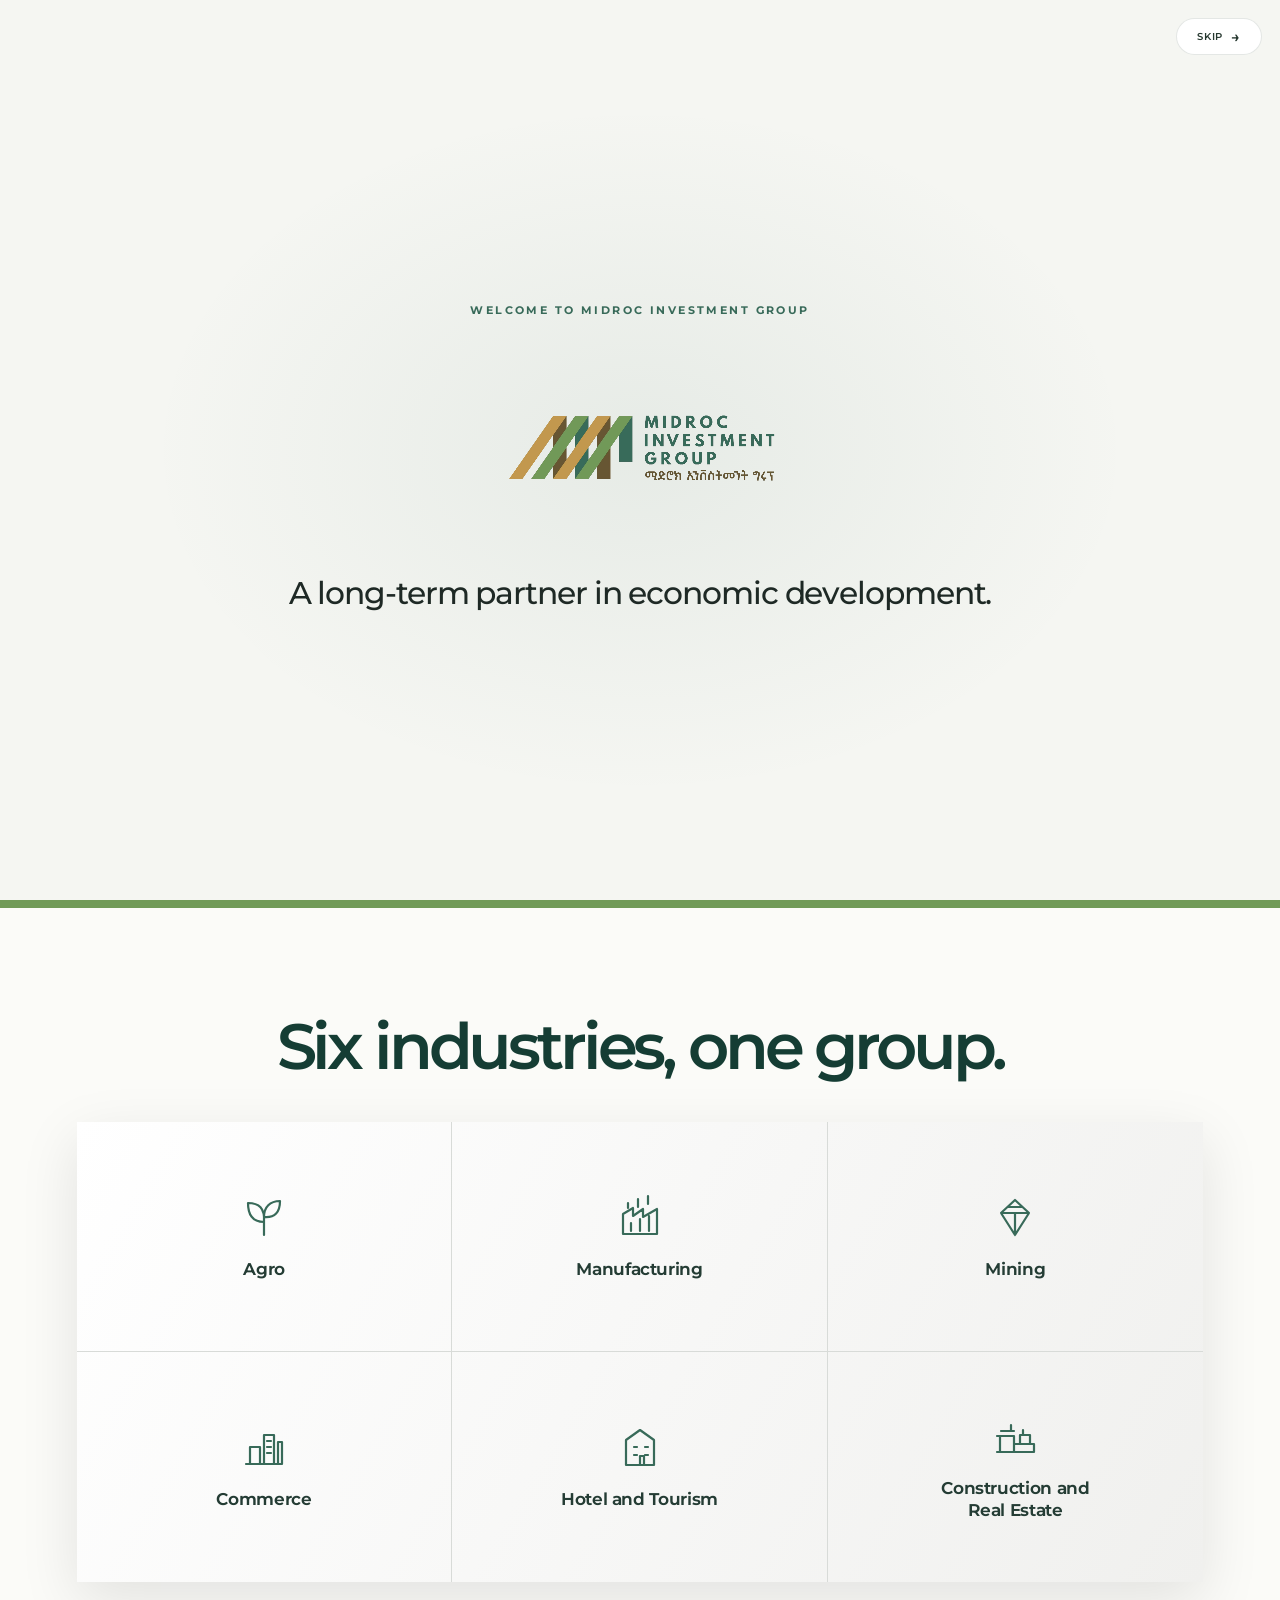
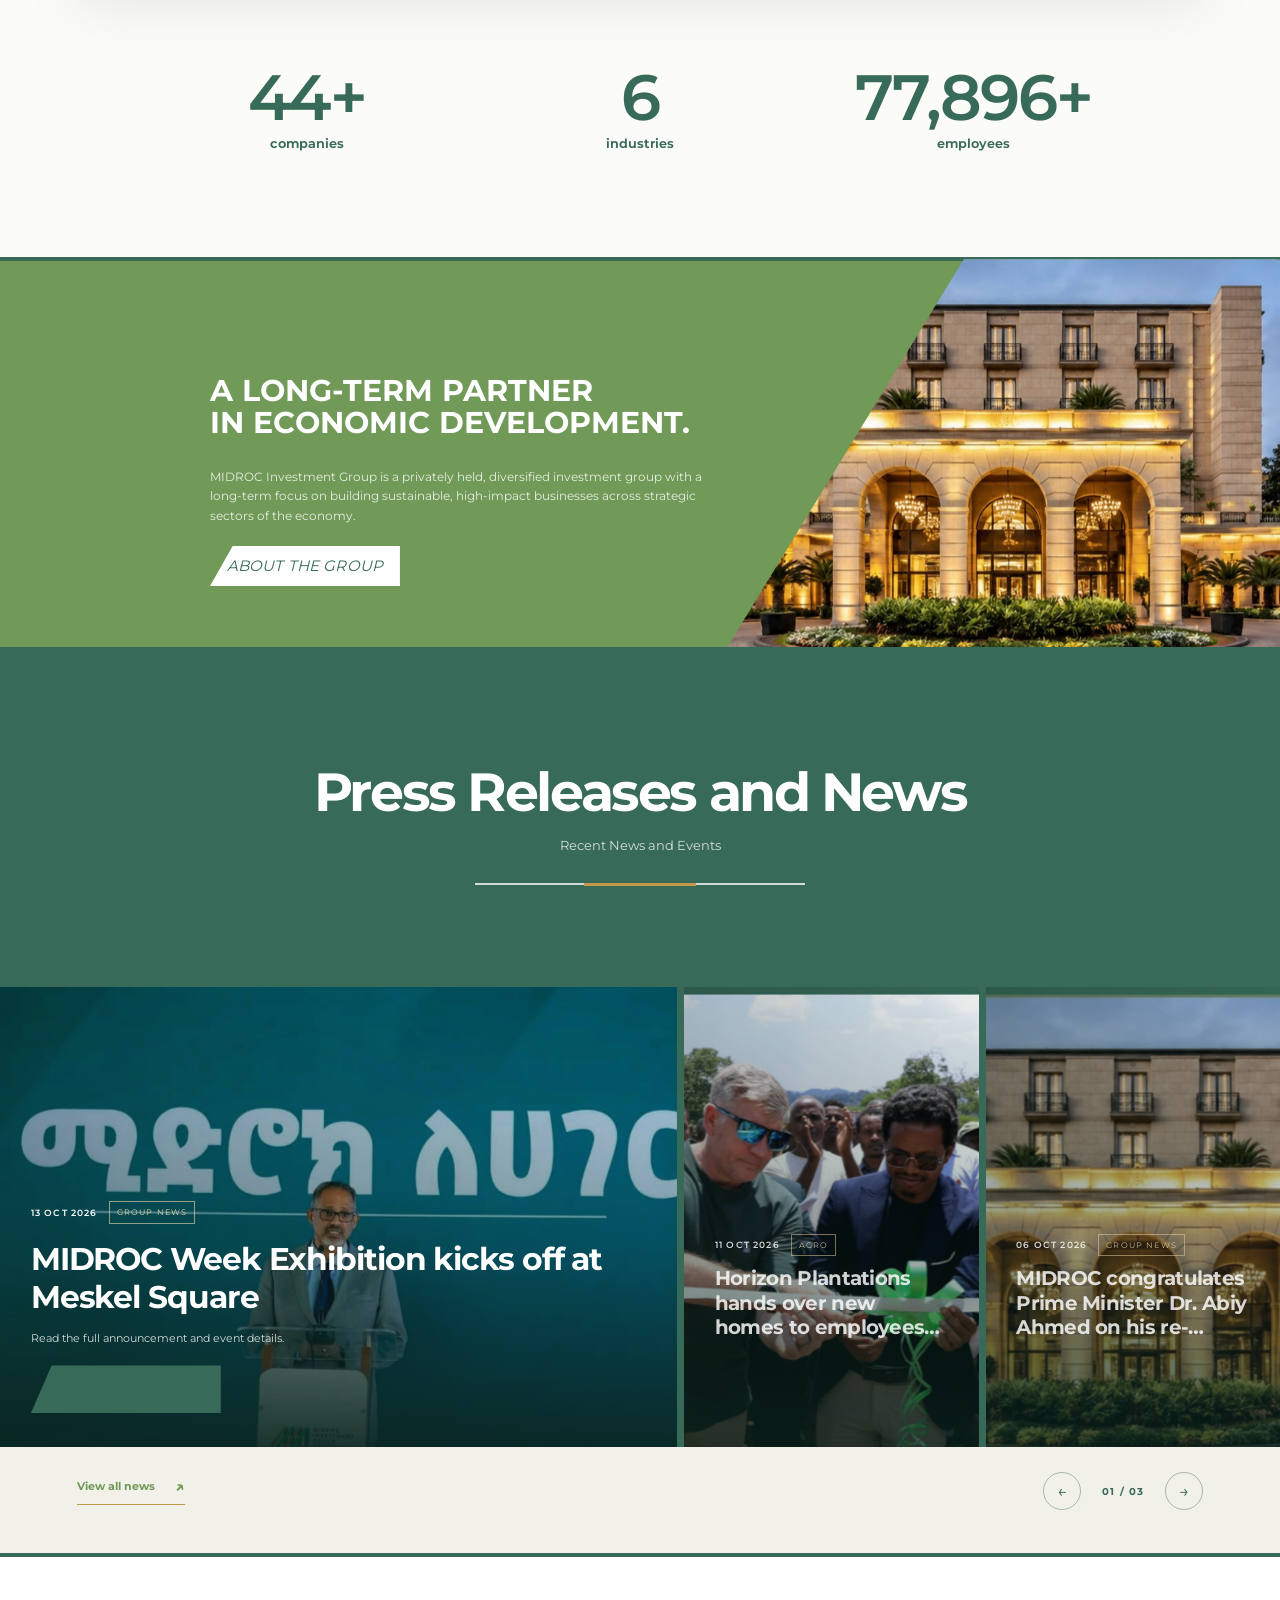
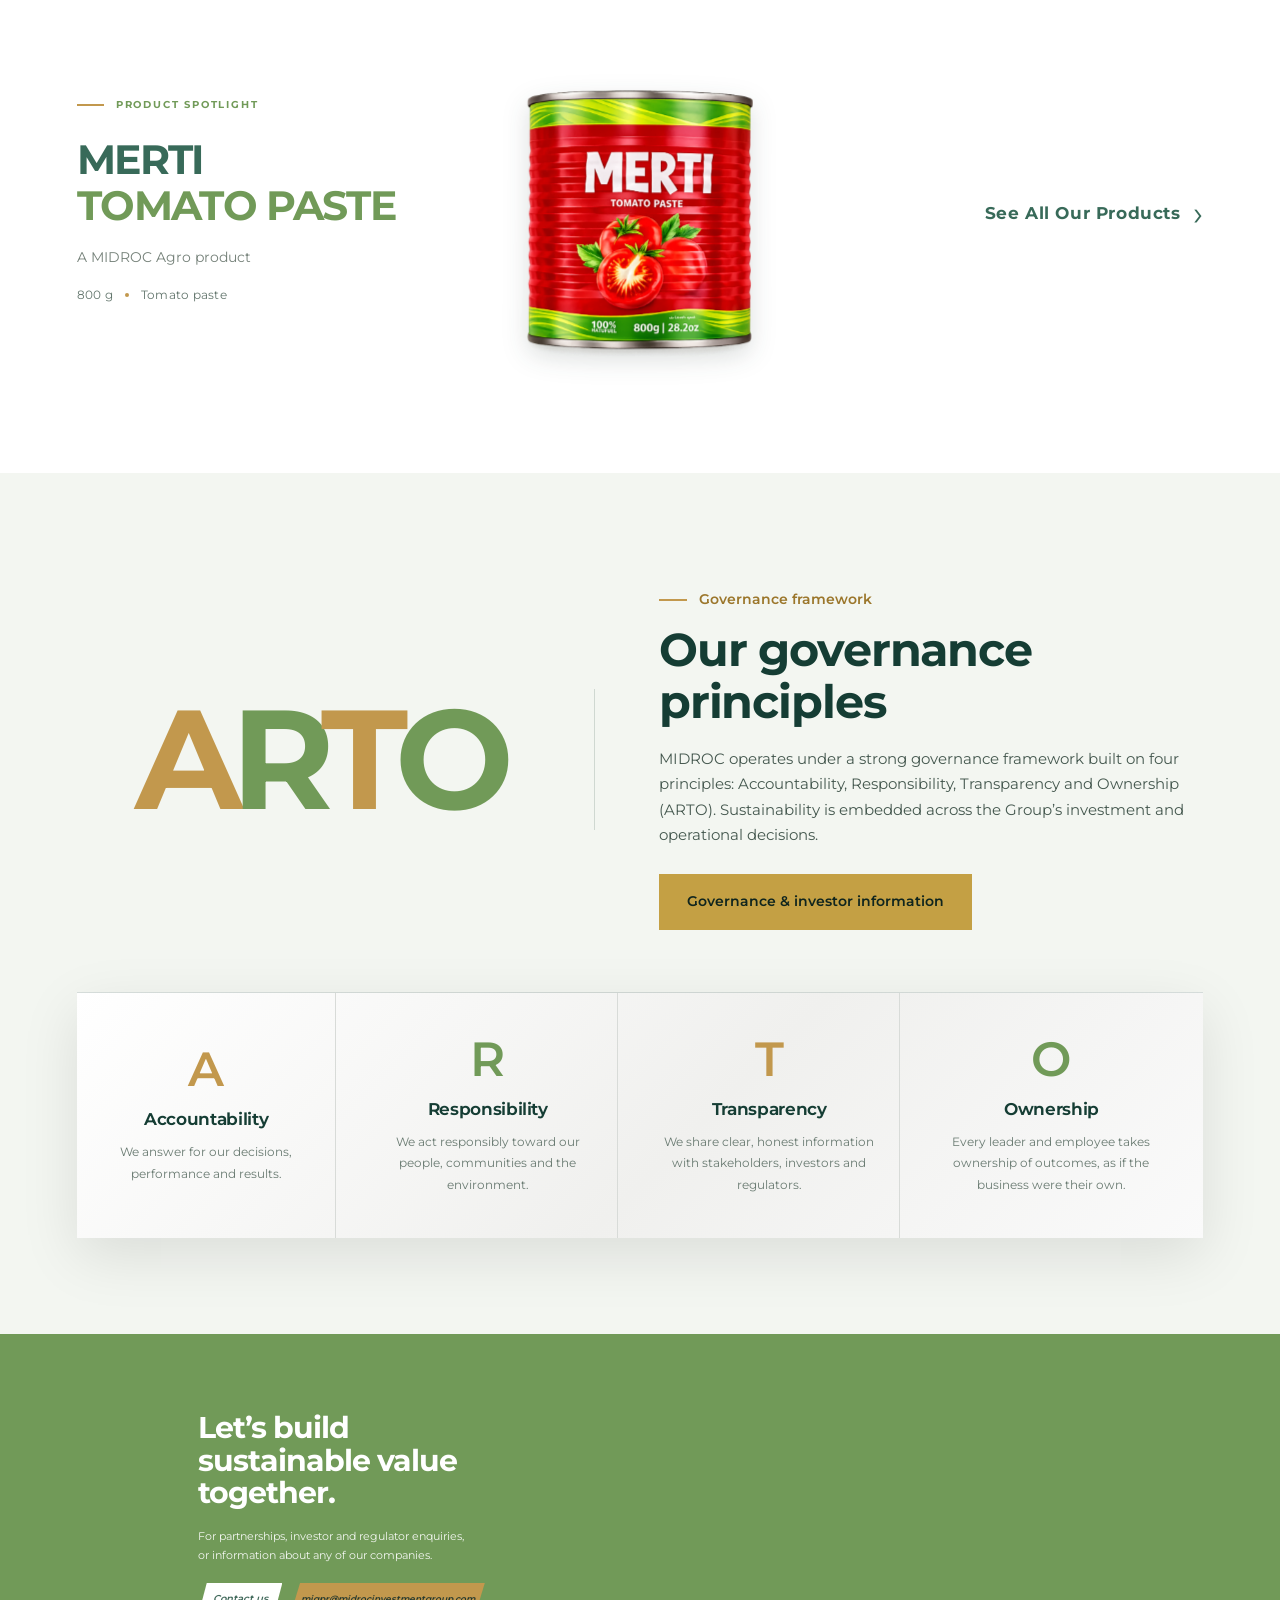
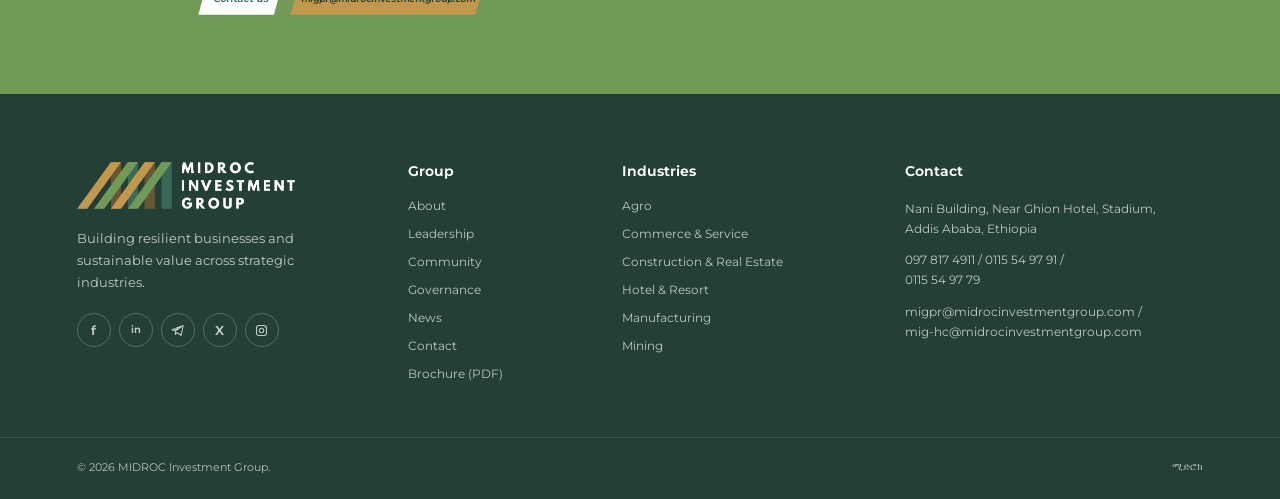
==== commit 5ba6586d: "Publish all redesigned MIDROC pages" ====
--- a/index.html
+++ b/index.html
@@ -9,6 +9,20 @@
   <link rel="stylesheet" href="styles.css">
 </head>
 <body>
+    <div class="brand-intro" data-brand-intro role="dialog" aria-modal="true" aria-label="MIDROC welcome screen">
+    <button class="brand-intro-skip" type="button" data-brand-intro-skip>Skip <span aria-hidden="true">→</span></button>
+    <div class="brand-intro-content">
+      <p class="brand-intro-welcome">Welcome to MIDROC Investment Group</p>
+      <div class="brand-intro-media" aria-hidden="true">
+        <img class="brand-intro-fallback" src="assets/midroc-logo.png" alt="">
+        <video class="brand-intro-video" autoplay muted playsinline preload="auto" aria-hidden="true">
+          <source src="assets/midroc-logo-reveal.webm" type="video/webm">
+        </video>
+      </div>
+      <p class="brand-intro-copy">A long-term partner in economic development.</p>
+    </div>
+  </div>
+  
   <header class="site-header">
     <div class="header-tools">
       <button class="menu-toggle" aria-expanded="false" aria-controls="main-nav" aria-label="Open navigation"><span></span><span></span><span></span></button>
@@ -21,12 +35,12 @@
     <a class="brand" href="index.html" aria-label="MIDROC Investment Group home"><img src="assets/midroc-logo.png" alt="MIDROC Investment Group"></a>
     <nav id="main-nav" class="main-nav" aria-label="Main navigation">
       <a class="active" href="index.html">Home</a>
-      <a href="https://midroc-demo.pages.dev/en/about/">About</a>
-      <a href="https://midroc-demo.pages.dev/en/businesses/">Industries</a><a href="history.html">History</a>
-      <a href="https://midroc-demo.pages.dev/en/people/">Leadership</a>
-      <a href="https://midroc-demo.pages.dev/en/news/">News</a>
-      <a href="https://midroc-demo.pages.dev/en/contact/">Contact</a>
-    </nav>
+      <a href="about.html">About</a><a href="history.html">Our History</a>
+      <a href="businesses.html">Industries</a>
+      <a href="people.html">Leadership</a>
+      <a href="news.html">News</a>
+      <a href="contact.html">Contact</a>
+    </nav><span class="header-language" aria-label="Amharic language option">አማርኛ</span>
   </header>
 
   <main>
@@ -50,12 +64,12 @@
         <h2>Six industries, one group.</h2>
       </div>
       <div class="cluster-grid">
-        <a class="cluster-card" href="https://midroc-demo.pages.dev/en/businesses?cluster=agriculture"><svg viewBox="0 0 48 48" aria-hidden="true"><path d="M24 41V18m0 10C12 28 8 20 8 9c11 0 17 5 16 19Zm0-5c0-10 6-16 16-16 0 11-5 17-16 16Z"/></svg><strong>Agro</strong></a>
-        <a class="cluster-card" href="https://midroc-demo.pages.dev/en/businesses?cluster=manufacturing"><svg viewBox="0 0 48 48" aria-hidden="true"><path d="M7 40V20l10-6v8l10-7v8l14-8v25H7Zm8-3v-8m9 8V25m9 12V22M12 9v5m10-9v8m10-11v8"/></svg><strong>Manufacturing</strong></a>
-        <a class="cluster-card" href="https://midroc-demo.pages.dev/en/businesses?cluster=mining"><svg viewBox="0 0 48 48" aria-hidden="true"><path d="m24 6 14 13-14 22L10 19 24 6Zm-14 13h28M18 13h12m-6 6v22"/></svg><strong>Mining</strong></a>
-        <a class="cluster-card" href="https://midroc-demo.pages.dev/en/businesses?cluster=commerce"><svg viewBox="0 0 48 48" aria-hidden="true"><path d="M6 40h36M10 40V23h10v17m4 0V11h10v29m4 0V18h4v22M27 17h4m-4 6h4m-4 6h4"/></svg><strong>Commerce</strong></a>
-        <a class="cluster-card" href="https://midroc-demo.pages.dev/en/businesses?cluster=hotels"><svg viewBox="0 0 48 48" aria-hidden="true"><path d="M10 41V16l14-10 14 10v25H10Zm8-18h3m8 0h3m-14 8h3m8 0h3m-8 10V32h4v9"/></svg><strong>Hotel and Tourism</strong></a>
-        <a class="cluster-card" href="https://midroc-demo.pages.dev/en/businesses?cluster=construction"><svg viewBox="0 0 48 48" aria-hidden="true"><path d="M6 39h36M9 39V23h14v16m0-8h20v8M29 31v-9h10v9M10 18h13m-3-6v6M6 23h3m23-1v-5"/></svg><strong>Construction and<br>Real Estate</strong></a>
+        <a class="cluster-card" href="industry-agriculture.html"><svg viewBox="0 0 48 48" aria-hidden="true"><path d="M24 41V18m0 10C12 28 8 20 8 9c11 0 17 5 16 19Zm0-5c0-10 6-16 16-16 0 11-5 17-16 16Z"/></svg><strong>Agro</strong></a>
+        <a class="cluster-card" href="industry-manufacturing.html"><svg viewBox="0 0 48 48" aria-hidden="true"><path d="M7 40V20l10-6v8l10-7v8l14-8v25H7Zm8-3v-8m9 8V25m9 12V22M12 9v5m10-9v8m10-11v8"/></svg><strong>Manufacturing</strong></a>
+        <a class="cluster-card" href="industry-mining.html"><svg viewBox="0 0 48 48" aria-hidden="true"><path d="m24 6 14 13-14 22L10 19 24 6Zm-14 13h28M18 13h12m-6 6v22"/></svg><strong>Mining</strong></a>
+        <a class="cluster-card" href="industry-commerce.html"><svg viewBox="0 0 48 48" aria-hidden="true"><path d="M6 40h36M10 40V23h10v17m4 0V11h10v29m4 0V18h4v22M27 17h4m-4 6h4m-4 6h4"/></svg><strong>Commerce</strong></a>
+        <a class="cluster-card" href="industry-hotels.html"><svg viewBox="0 0 48 48" aria-hidden="true"><path d="M10 41V16l14-10 14 10v25H10Zm8-18h3m8 0h3m-14 8h3m8 0h3m-8 10V32h4v9"/></svg><strong>Hotel and Tourism</strong></a>
+        <a class="cluster-card" href="industry-construction.html"><svg viewBox="0 0 48 48" aria-hidden="true"><path d="M6 39h36M9 39V23h14v16m0-8h20v8M29 31v-9h10v9M10 18h13m-3-6v6M6 23h3m23-1v-5"/></svg><strong>Construction and<br>Real Estate</strong></a>
       </div>
       <div class="stats-row" aria-label="MIDROC at a glance">
         <div><strong data-count="45" data-suffix="+">45+</strong><span>companies</span></div>
@@ -71,7 +85,7 @@
       <div class="about-band-copy">
         <h2>A long-term partner<br>in economic development.</h2>
         <p>MIDROC Investment Group is a privately held, diversified investment group with a long-term focus on building sustainable, high-impact businesses across strategic sectors of the economy.</p>
-        <div class="about-links"><a class="button button-outline" href="https://midroc-demo.pages.dev/en/about/">ABOUT THE GROUP</a></div>
+        <div class="about-links"><a class="button button-outline" href="about.html">ABOUT THE GROUP</a></div>
       </div>
       <div class="about-band-photo"><img src="assets/midroc-building.jpg" alt="A MIDROC building illuminated at dusk"></div>
       <div class="about-band-rule" aria-hidden="true"></div>
@@ -102,7 +116,7 @@
             <span class="news-panel-meta"><b>11 Oct 2026</b><i>Agro</i></span>
             <h3>Horizon Plantations hands over new homes to employees in Limmu</h3>
             <p>Horizon Plantations has handed over homes built for employees at its farms in Limmu.</p>
-            <a class="news-panel-read" href="https://midroc-demo.pages.dev/en/news/">Read more <span aria-hidden="true">↗</span></a>
+            <a class="news-panel-read" href="news.html">Read more <span aria-hidden="true">↗</span></a>
           </div>
           <button class="news-panel-select" type="button" aria-label="Show Horizon Plantations news" aria-expanded="false"></button>
         </article>
@@ -113,13 +127,13 @@
             <span class="news-panel-meta"><b>06 Oct 2026</b><i>Group news</i></span>
             <h3>MIDROC congratulates Prime Minister Dr. Abiy Ahmed on his re-election</h3>
             <p>A message from the MIDROC Investment Group family.</p>
-            <a class="news-panel-read" href="https://midroc-demo.pages.dev/en/news/">Read more <span aria-hidden="true">↗</span></a>
+            <a class="news-panel-read" href="news.html">Read more <span aria-hidden="true">↗</span></a>
           </div>
           <button class="news-panel-select" type="button" aria-label="Show MIDROC group news" aria-expanded="false"></button>
         </article>
       </div>
       <div class="news-carousel-footer">
-        <a class="text-link" href="https://midroc-demo.pages.dev/en/news/">View all news <span aria-hidden="true">↗</span></a>
+        <a class="text-link" href="news.html">View all news <span aria-hidden="true">↗</span></a>
         <div class="news-carousel-controls" aria-label="News carousel controls">
           <button type="button" data-news-prev aria-label="Previous story">←</button>
           <span data-news-count>01 <i>/</i> 03</span>
@@ -140,7 +154,7 @@
           <img class="is-active" data-product-layer="0" src="assets/products-normalized/merti-tomato-paste.png" alt="Merti tomato paste tin" fetchpriority="high">
           <img data-product-layer="1" src="assets/products-normalized/merti-tomato-paste.png" alt="" aria-hidden="true">
         </figure>
-        <a class="product-showcase-all" href="https://midroc-demo.pages.dev/en/businesses/"><span>See All Our Products</span><b aria-hidden="true">›</b></a>
+        <a class="product-showcase-all" href="industry-agriculture.html"><span>See All Our Products</span><b aria-hidden="true">›</b></a>
       </div>
     </section>
 
@@ -164,8 +178,12 @@
 
     <section class="contact-cta" id="get-in-touch" aria-labelledby="contact-cta-title">
       <div class="contact-cta-copy">
-        <h2 id="contact-cta-title">GET IN<br>TOUCH</h2>
-        <a class="button career-cta-button" href="https://midroc-demo.pages.dev/en/contact" target="_blank" rel="noreferrer">SEND MESSAGE</a>
+        <h2 id="contact-cta-title"><span>Let’s build</span><span>sustainable value</span><span>together.</span></h2>
+        <p class="contact-cta-description">For partnerships, investor and regulator enquiries, or information about any of our companies.</p>
+        <div class="contact-cta-actions">
+          <a class="button career-cta-button" href="contact.html">Contact us</a>
+          <a class="button career-cta-email" href="mailto:migpr@midrocinvestmentgroup.com">migpr@midrocinvestmentgroup.com</a>
+        </div>
       </div>
       <div class="career-motif" aria-hidden="true">
         <span class="career-slice"></span>
@@ -193,22 +211,22 @@
       </div>
       <nav class="footer-column" aria-label="Group links">
         <h2>Group</h2>
-        <a href="https://midroc-demo.pages.dev/en/about/">About</a>
-        <a href="https://midroc-demo.pages.dev/en/people/">Leadership</a>
-        <a href="https://midroc-demo.pages.dev/en/community/">Community</a>
-        <a href="https://midroc-demo.pages.dev/en/governance/">Governance</a>
-        <a href="https://midroc-demo.pages.dev/en/news/">News</a>
-        <a href="https://midroc-demo.pages.dev/en/contact/">Contact</a>
+        <a href="about.html">About</a>
+        <a href="people.html">Leadership</a>
+        <a href="community.html">Community</a>
+        <a href="governance.html">Governance</a>
+        <a href="news.html">News</a>
+        <a href="contact.html">Contact</a>
         <a href="https://midroc-demo.pages.dev/api/brochure" target="_blank" rel="noreferrer">Brochure (PDF)</a>
       </nav>
       <nav class="footer-column" aria-label="Business industries">
         <h2>Industries</h2>
-        <a href="https://midroc-demo.pages.dev/en/businesses?cluster=agriculture">Agro</a>
-        <a href="https://midroc-demo.pages.dev/en/businesses?cluster=commerce">Commerce &amp; Service</a>
-        <a href="https://midroc-demo.pages.dev/en/businesses?cluster=construction">Construction &amp; Real Estate</a>
-        <a href="https://midroc-demo.pages.dev/en/businesses?cluster=hotels">Hotel &amp; Resort</a>
-        <a href="https://midroc-demo.pages.dev/en/businesses?cluster=manufacturing">Manufacturing</a>
-        <a href="https://midroc-demo.pages.dev/en/businesses?cluster=mining">Mining</a>
+        <a href="industry-agriculture.html">Agro</a>
+        <a href="industry-commerce.html">Commerce &amp; Service</a>
+        <a href="industry-construction.html">Construction &amp; Real Estate</a>
+        <a href="industry-hotels.html">Hotel &amp; Resort</a>
+        <a href="industry-manufacturing.html">Manufacturing</a>
+        <a href="industry-mining.html">Mining</a>
       </nav>
       <div class="footer-column footer-contact">
         <h2>Contact</h2>
--- a/styles.css
+++ b/styles.css
@@ -397,18 +397,18 @@
 .about-story-copy p{font-size:14px!important;line-height:1.75!important}
 @media(max-width:680px){.about-story-copy p{font-size:13px!important}}
 
-/* About page location panel follows the supplied green and map composition. */
-.about-home{position:relative;isolation:isolate;display:flex;align-items:center;min-height:clamp(420px,26vw,650px);overflow:hidden;background:#719a58;color:#fff}
-.about-home:before{position:absolute;inset:0;z-index:-1;content:"";background:linear-gradient(116deg,transparent 0 36%,rgba(255,255,255,.035) 36.1% 53%,transparent 53.1%)}
-.about-home-copy{position:relative;z-index:1;width:min(36%,570px);margin-left:19.2%;padding:40px 0}
-.about-home-copy h2{max-width:600px;margin:0 0 23px;font-size:clamp(33px,2.4vw,50px);font-weight:700;line-height:1.08;letter-spacing:-.035em;text-transform:uppercase;color:#fff}
-.about-home-copy>p{max-width:510px;margin:0 0 28px;color:rgba(255,255,255,.9);font-size:clamp(14px,1.05vw,18px);line-height:1.65}
-.about-home-directions{display:inline-flex;align-items:center;gap:12px;min-height:46px;padding:0 30px;background:#fff;color:#386a59;clip-path:polygon(7% 0,100% 0,92% 100%,0 100%);font-size:12px;font-weight:700;font-style:italic;letter-spacing:.02em;text-transform:uppercase;transition:background .2s,color .2s,transform .2s}
+/* Headquarters section: retain the live site's diagonal green field and map proportions. */
+.about-home{position:relative;isolation:isolate;display:flex;align-items:center;min-height:clamp(500px,32vw,652px);overflow:hidden;background:#faf7f1;color:#fff}
+.about-home:before{position:absolute;inset:0;z-index:0;content:"";background-color:#719a58;clip-path:polygon(0 0,68% 0,48% 100%,0 100%);background-image:linear-gradient(115deg,rgba(255,255,255,.07) 0 34%,transparent 34%),linear-gradient(205deg,rgba(255,255,255,.06) 0 28%,transparent 28%),linear-gradient(160deg,transparent 64%,rgba(0,0,0,.07) 64%)}
+.about-home-copy{position:relative;z-index:2;width:min(40%,620px);margin-left:19.2%;padding:60px 0}
+.about-home-copy h2{max-width:620px;margin:0 0 23px;font-size:clamp(33px,2.4vw,46px);font-weight:700;line-height:1.08;letter-spacing:-.025em;text-transform:uppercase;color:#fff}
+.about-home-copy>p{max-width:510px;margin:0 0 28px;color:rgba(255,255,255,.92);font-size:clamp(15px,1.05vw,18px);line-height:1.65}
+.about-home-directions{display:inline-flex;align-items:center;gap:12px;min-height:46px;margin-top:2px;padding:0 30px;background:#fff;color:#386a59;clip-path:polygon(7% 0,100% 0,92% 100%,0 100%);font-size:12px;font-weight:700;font-style:italic;letter-spacing:.02em;text-transform:uppercase;transition:background .2s,color .2s,transform .2s}
 .about-home-directions:hover{background:#f3ead5;color:#243d34;transform:translateY(-2px)}
 .about-home-directions span{font-size:17px;font-style:normal}
-.about-home-map{position:absolute;z-index:0;top:0;right:0;width:52%;height:100%;object-fit:fill}
-@media(max-width:900px){.about-home-copy{width:43%;margin-left:8%}.about-home-map{width:54%}.about-home-copy h2{font-size:clamp(32px,3.6vw,44px)}}
-@media(max-width:680px){.about-home{display:flex;flex-direction:column;align-items:stretch;min-height:0;padding:48px 22px 0}.about-home-copy{width:auto;max-width:500px;margin:0;padding:0}.about-home-copy h2{font-size:clamp(31px,8vw,40px);margin-bottom:17px}.about-home-copy>p{font-size:13px;margin-bottom:21px}.about-home-map{position:relative;top:auto;right:auto;width:calc(100% + 44px);height:auto;aspect-ratio:2/1;margin:28px -22px 0;object-fit:cover;object-position:center}}
+.about-home-map{position:absolute;z-index:1;top:6%;right:3%;display:block;width:min(38%,640px);max-width:640px;height:auto;object-fit:contain;object-position:center}
+@media(max-width:900px){.about-home{min-height:520px}.about-home-copy{width:min(45%,500px);margin-left:8%}.about-home-copy h2{font-size:clamp(32px,3.6vw,44px)}.about-home-map{top:11%;right:3%;width:38%;max-width:440px}}
+@media(max-width:680px){.about-home{display:flex;flex-direction:column;align-items:stretch;min-height:0;padding:0;background:#faf7f1}.about-home:before{display:none}.about-home-copy{width:auto;max-width:none;margin:0;padding:48px 22px 28px;background:#719a58}.about-home-copy h2{font-size:clamp(31px,8vw,40px);margin-bottom:17px}.about-home-copy>p{font-size:13px;margin-bottom:21px}.about-home-map{position:relative;top:auto;right:auto;width:min(100%,560px);max-width:100%;height:auto;margin:0 auto;padding:22px 18px 30px;box-sizing:border-box}}
 
 /* The leadership masthead uses the same photographic hero language as home. */
 .leadership-masthead.home-hero{height:min(710px,76vw)!important;min-height:570px!important;max-height:none!important;display:flex!important;align-items:center!important;justify-content:flex-start!important;padding:0!important;background:var(--mineral)!important}
@@ -639,10 +639,11 @@
 .industry-back-link{display:inline-block;margin:0 0 22px;color:#386a59;font-size:13px;font-weight:600;text-decoration:none;transition:color .2s}
 .industry-back-link:hover{color:#bd9a51}
 .industry-category-nav{display:flex;flex-wrap:wrap;gap:9px;margin-bottom:55px}
-.industry-chip{display:inline-flex;align-items:center;gap:9px;min-height:40px;padding:8px 14px;border:1px solid #d8dbd8;border-radius:999px;background:#fff;color:#385a4d;text-decoration:none;font-size:12px;font-weight:600;transition:background .2s,border-color .2s,color .2s}
+.industry-chip{display:inline-flex;align-items:center;gap:9px;min-height:40px;padding:8px 18px;border:1px solid #d8dbd8;border-radius:0;background:#fff;color:#385a4d;text-decoration:none;font-size:12px;font-weight:600;clip-path:polygon(10px 0,100% 0,calc(100% - 10px) 100%,0 100%);transition:background .2s,border-color .2s,color .2s}
 .industry-chip i{display:block;width:8px;height:8px;border-radius:50%;background:var(--industry-accent,#386a59)}
 .industry-chip:hover,.industry-chip[aria-current="page"]{border-color:#386a59;background:#386a59;color:#fff}
 .industry-chip[aria-current="page"] i{background:#d1b577}
+.industry-chip[href="industry-agriculture.html"][aria-current="page"] i{background:#719a58}
 .industry-company-heading{display:flex;align-items:end;justify-content:space-between;gap:32px;margin-bottom:28px}
 .industry-company-heading .eyebrow{margin:0 0 11px}
 .industry-company-heading h2{margin:0;color:#243c34;font-size:clamp(30px,3.5vw,48px);font-weight:700;line-height:1.05;letter-spacing:-.05em}
@@ -771,3 +772,296 @@
 
 /* Keep the visible product bounds consistent within the shared spotlight canvas */
 .product-showcase-visual img{inset:9% auto auto 9%;width:82%;height:82%;object-fit:contain;object-position:center}
+
+/* About page: compact history path directly beneath the company figures */
+.about-history-preview{margin:58px auto 0;padding:34px clamp(20px,3vw,42px) 28px;background:#f4f5f1}
+.about-history-preview-heading{display:flex;align-items:center;justify-content:space-between;gap:20px;margin-bottom:29px}
+.about-history-preview-heading h3{margin:0;color:#426c5b;font-size:clamp(22px,2.2vw,32px);font-weight:700;letter-spacing:-.04em}
+.about-history-preview-heading>a{display:inline-flex;align-items:center;justify-content:center;gap:12px;min-height:48px;padding:12px 30px;background:#719a58;clip-path:polygon(6% 0,100% 0,94% 100%,0 100%);color:#fff;font-size:13px;font-style:italic;font-weight:700;text-decoration:none;white-space:nowrap;transition:background .2s ease,transform .2s ease}
+.about-history-preview-heading>a span{color:#fff;font-size:17px;font-style:normal;transition:transform .2s ease}
+.about-history-preview-heading>a:hover,.about-history-preview-heading>a:focus-visible{background:#426c5b;transform:translateY(-2px);outline:none}
+.about-history-preview-heading>a:hover span,.about-history-preview-heading>a:focus-visible span{transform:translateX(3px)}
+.about-history-milestones{position:relative;display:grid;grid-template-columns:repeat(5,minmax(0,1fr));gap:0;margin:0;padding:0;list-style:none}
+.about-history-milestones:before,.about-history-milestones:after{position:absolute;top:8px;left:0;height:1px;content:""}
+.about-history-milestones:before{right:0;background:repeating-linear-gradient(90deg,#719a58 0 3px,transparent 3px 6px)}
+.about-history-milestones:after{width:80%;background:#bd9a51}
+.about-history-milestones li{position:relative;z-index:1;min-width:0;padding:0 18px 0 0}
+.about-history-milestones li:before{display:block;width:13px;height:13px;margin:2px 0 20px;border:1.5px solid #bd9a51;border-radius:50%;background:#fff;content:""}
+.about-history-milestones li:last-child:before{border-color:#719a58}
+.about-history-milestones li>span{display:block;margin-bottom:6px;color:#426c5b;font-size:clamp(23px,2.4vw,34px);font-weight:700;line-height:1.1;letter-spacing:-.04em}
+.about-history-milestones li:last-child>span{color:#719a58}
+.about-history-milestones li p{max-width:230px;margin:0;color:#737c76;font-size:11px;line-height:1.65}
+@media(max-width:680px){.about-history-preview{margin-top:36px;padding:24px 18px}.about-history-preview-heading{align-items:flex-start;flex-direction:column;gap:14px;margin-bottom:23px}.about-history-preview-heading h3{font-size:25px}.about-history-milestones{display:block;padding-left:18px}.about-history-milestones:before,.about-history-milestones:after{top:0;bottom:0;left:5px;width:1px;height:auto;background:repeating-linear-gradient(180deg,#719a58 0 3px,transparent 3px 6px)}.about-history-milestones:after{height:80%;background:#bd9a51}.about-history-milestones li{padding:0 0 22px 16px}.about-history-milestones li:before{position:absolute;top:0;left:-18px;width:11px;height:11px;margin:2px 0 0}.about-history-milestones li>span{font-size:25px}.about-history-milestones li p{max-width:none;font-size:12px}}
+
+/* Industry directories: one seamless, logo-free grid of company name cards */
+.industry-logo-wall{display:grid;grid-template-columns:repeat(3,minmax(0,1fr));gap:1px;margin:0 0 42px;padding:1px;border:0;background:#d9ded9}
+.industry-logo-item{position:relative;display:flex;min-width:0;max-width:none;min-height:156px;flex:initial;align-items:center;justify-content:center;gap:0;margin:0;padding:24px;background:linear-gradient(135deg,#fff 0%,#f1f2ef 100%);text-align:center;text-decoration:none;color:#243c34;transition:background .22s ease,color .22s ease}
+.industry-logo-item img{display:none!important}
+.industry-logo-caption{align-items:center;color:#243c34}
+.industry-logo-caption strong{font-size:15px;font-weight:650;line-height:1.4}
+.industry-logo-caption small{color:#68786f;font-size:11px;line-height:1.5}
+.industry-logo-item[href]:hover,.industry-logo-item[href]:focus-visible{transform:none;background:linear-gradient(135deg,#f7f8f5 0%,#e8ece8 100%);color:#386a59;outline:2px solid #719a58;outline-offset:-2px}
+.industry-logo-item--brand{cursor:default}
+.industry-logo-item--inverse img{display:none!important}
+.industry-more-companies{max-width:none;margin:-42px 0 42px}
+.industry-more-companies h3{display:none}
+.industry-more-companies ul{grid-template-columns:repeat(3,minmax(0,1fr));gap:1px;padding:1px;border:0;background:#d9ded9}
+.industry-more-companies li{display:flex;min-width:0;min-height:156px;align-items:stretch;padding:0!important;border:0!important}
+.industry-more-companies a{position:relative;display:flex;min-height:100%;width:100%;align-items:center;justify-content:center;padding:24px;background:linear-gradient(135deg,#fff 0%,#f1f2ef 100%);color:#243c34;font-size:15px;font-weight:650;text-align:center;transition:background .22s ease,color .22s ease}
+.industry-more-companies a:hover,.industry-more-companies a:focus-visible{background:linear-gradient(135deg,#f7f8f5 0%,#e8ece8 100%);color:#386a59;outline:2px solid #719a58;outline-offset:-2px}
+.industry-more-arrow{position:absolute;right:18px;bottom:15px;color:#719a58}
+@media(max-width:900px){.industry-logo-wall,.industry-more-companies ul{grid-template-columns:repeat(2,minmax(0,1fr))}.industry-logo-item,.industry-more-companies li{min-height:145px}}
+@media(max-width:680px){.industry-logo-wall,.industry-more-companies ul{grid-template-columns:1fr}.industry-logo-wall{padding:1px;margin-bottom:30px}.industry-logo-item,.industry-more-companies li{min-height:108px}.industry-logo-item{padding:20px}.industry-logo-caption strong,.industry-more-companies a{font-size:13px}.industry-more-companies{margin:-30px 0 30px}}
+
+/* The supplied deputy leadership composite already contains its finished layout. */
+.deputy-leadership-banner{display:block;width:100%;height:auto}
+.leadership-principals-art{display:block;width:100%;height:auto;margin:0 auto}
+@media(min-width:901px){.industry-hotels-page .industry-logo-wall{grid-template-columns:repeat(4,minmax(0,1fr))}.industry-mining-page .industry-logo-wall{grid-template-columns:repeat(4,minmax(0,1fr))}}
+@media(max-width:900px){.industry-hotels-page .industry-logo-wall,.industry-mining-page .industry-logo-wall{grid-template-columns:repeat(2,minmax(0,1fr))}}
+@media(max-width:680px){.industry-hotels-page .industry-logo-wall,.industry-mining-page .industry-logo-wall{grid-template-columns:1fr}}
+
+/* Shared seamless brand-logo ticker for all six industry pages */
+.cluster-brand-loop{position:relative;width:100vw;margin:30px 0 0 calc(50% - 50vw);padding:18px 0 22px;border-top:1px solid #d9ded9;background:#fff}
+.cluster-brand-loop-label{margin:0 0 12px;text-align:center;color:#65756c;font-size:9px;font-weight:700;letter-spacing:.16em;text-transform:uppercase}
+.cluster-brand-loop-viewport{overflow:hidden;mask-image:linear-gradient(90deg,transparent 0,#000 5%,#000 95%,transparent 100%)}
+.cluster-brand-loop-track{display:flex;width:max-content;animation:cluster-brand-scroll 18s linear infinite;will-change:transform}
+.cluster-brand-loop-viewport:hover .cluster-brand-loop-track,.cluster-brand-loop-viewport:focus-within .cluster-brand-loop-track{animation-play-state:paused}
+.cluster-brand-loop-set{display:flex;flex:0 0 auto;align-items:center;gap:clamp(40px,6vw,88px);padding:0 clamp(25px,3vw,44px)}
+.cluster-brand-mark{display:grid;flex:0 0 auto;width:160px;height:152px;padding:10px;place-items:center;text-decoration:none}
+.cluster-brand-mark img{display:block;width:100%;height:100%;object-fit:contain}
+.cluster-brand-mark[href]:focus-visible{outline:2px solid #719a58;outline-offset:4px}
+@keyframes cluster-brand-scroll{from{transform:translateX(0)}to{transform:translateX(-25%)}}
+
+/* Compact shared header based on the live MIDROC navigation. */
+.site-header{position:relative!important;display:grid!important;grid-template-columns:170px minmax(0,1fr) 90px!important;align-items:center!important;gap:24px!important;height:68px!important;padding:0 max(var(--gutter),calc((100vw - 1280px)/2))!important;border-top:1px solid #d7d9d5!important;border-bottom:0!important;background:#fff!important}
+.header-tools{display:none!important}
+.brand{grid-column:1!important;grid-row:1!important;justify-self:start!important;width:142px!important}
+.main-nav{position:static!important;grid-column:2!important;grid-row:1!important;display:flex!important;align-items:center!important;justify-content:center!important;gap:clamp(20px,2vw,38px)!important;margin:0!important;white-space:nowrap!important}
+.main-nav a{padding:0!important;color:#26362f!important;font-size:15px!important;font-weight:500!important;letter-spacing:0!important}
+.main-nav a:hover,.main-nav a.active{color:#26362f!important}
+.main-nav a.active:after{height:1px!important;margin-top:8px!important;background:#719a58!important}
+.header-language{grid-column:3!important;grid-row:1!important;justify-self:end!important;display:inline-flex;align-items:center;justify-content:center;min-width:78px;height:37px;padding:0 12px;border:1px solid #898e88;border-radius:999px;color:#25362f;font-size:12px;font-weight:500;white-space:nowrap}
+@media(max-width:1100px){.site-header{grid-template-columns:150px minmax(0,1fr) 80px!important;gap:12px!important}.brand{width:132px!important}.main-nav{position:static!important;grid-column:2!important;grid-row:1!important;display:flex!important;align-items:center!important;justify-content:center!important;gap:clamp(12px,1.6vw,20px)!important;margin:0!important;white-space:nowrap!important}.main-nav a{padding:0!important;font-size:12px!important}}
+@media(max-width:900px){.site-header{grid-template-columns:minmax(0,1fr) auto!important;height:68px!important;padding:0 22px!important}.header-tools{position:static!important;grid-column:2!important;grid-row:1!important;display:flex!important;align-items:center!important;justify-content:flex-end!important;margin-left:auto!important}.header-tools .language-chip,.header-tools .header-search{display:none!important}.menu-toggle{display:flex!important;flex:0 0 32px!important;align-items:center!important;justify-content:center!important;width:32px!important;height:36px!important;margin:0!important;padding:0!important}.brand{grid-column:1!important;grid-row:1!important;width:132px!important}.header-language{position:absolute!important;top:50%!important;right:68px!important;grid-column:auto!important;grid-row:auto!important;transform:translateY(-50%)!important;min-width:70px;height:33px;font-size:11px}.main-nav{position:absolute!important;top:100%!important;left:0!important;right:0!important;z-index:10!important;display:none!important;flex-direction:column!important;align-items:stretch!important;gap:0!important;padding:8px 22px 16px!important;background:#fff!important;border-bottom:1px solid var(--line)!important;white-space:normal!important}.main-nav.open{display:flex!important}.main-nav a{padding:10px 0!important;font-size:13px!important}.main-nav a.active:after{display:none!important}}
+@media(max-width:420px){.site-header{padding:0 16px!important}.brand{width:118px!important}.header-language{right:62px!important;min-width:65px;height:31px;font-size:10px}.menu-toggle{width:28px!important;flex-basis:28px!important}}
+html{overflow-x:clip}
+
+/* Home contact feature adapted to the live reference composition. */
+#get-in-touch.contact-cta{display:flex!important;align-items:center!important;min-height:clamp(360px,25.1vw,636px)!important;padding:0 var(--gutter)!important;background:#719a58!important}
+#get-in-touch .contact-cta-copy{width:37%!important;max-width:620px!important;margin-left:clamp(0px,9.5vw,240px)!important;flex:0 0 auto!important}
+#get-in-touch h2{position:relative!important;z-index:2!important;width:max-content!important;max-width:none!important;margin:0 0 clamp(18px,1.2vw,30px)!important;color:#fff!important;font-size:clamp(30px,1.95vw,50px)!important;font-weight:700!important;line-height:1.08!important;letter-spacing:-.035em!important;text-transform:none!important;white-space:nowrap!important}
+#get-in-touch h2 span{display:block!important;white-space:nowrap!important}
+#get-in-touch .contact-cta-description{max-width:clamp(270px,19vw,500px);margin:0 0 clamp(18px,1.1vw,27px);color:rgba(255,255,255,.91);font-size:clamp(11px,.62vw,15px);line-height:1.7}
+#get-in-touch .contact-cta-actions{display:flex;flex-wrap:nowrap;align-items:center;gap:clamp(8px,.55vw,14px)}
+#get-in-touch .career-cta-button{width:clamp(84px,5.75vw,146px)!important;min-height:clamp(32px,1.8vw,46px)!important;justify-content:center!important;padding:0 12px!important;clip-path:polygon(10% 0,100% 0,90% 100%,0 100%)!important;background:#fff!important;color:#41695b!important;font-size:clamp(10px,.55vw,14px)!important;font-style:italic!important;font-weight:600!important;letter-spacing:0!important}
+#get-in-touch .career-cta-email{display:inline-flex;align-items:center;justify-content:center;min-height:clamp(32px,1.8vw,46px);padding:0 clamp(10px,.8vw,20px);gap:0;clip-path:polygon(5% 0,100% 0,95% 100%,0 100%);background:#c2984d;color:#25382e;font-size:clamp(9px,.55vw,14px);font-style:italic;font-weight:600;white-space:nowrap}
+#get-in-touch .career-cta-email:hover{background:#d0aa60;color:#25382e}
+#get-in-touch .career-slice:nth-child(1){background-image:url("assets/business-1.jpg")!important;background-position:50% calc(50% + var(--parallax-y,0px))!important}
+#get-in-touch .career-slice:nth-child(2){background-image:url("assets/business-2.jpg")!important;background-position:50% calc(50% + var(--parallax-y,0px))!important}
+#get-in-touch .career-slice:nth-child(3){background-image:url("assets/business-3.jpg")!important;background-position:50% calc(50% + var(--parallax-y,0px))!important}
+#get-in-touch .career-slice:nth-child(4){background-image:url("assets/business-4.jpg")!important;background-position:50% calc(50% + var(--parallax-y,0px))!important}
+@media(min-width:901px){#get-in-touch .career-motif{inset:0 20% 0 36.5%!important}.career-slice{top:13%!important;bottom:31%!important}}
+@media(max-width:900px){#get-in-touch .contact-cta-copy{width:45%!important;margin-left:7vw!important}#get-in-touch .contact-cta-description{font-size:13px}#get-in-touch .career-cta-email{font-size:11px;padding-inline:22px}}
+@media(max-width:680px){#get-in-touch.contact-cta{min-height:580px!important;align-items:flex-start!important;padding:56px 22px 0!important}#get-in-touch .contact-cta-copy{width:100%!important;max-width:none!important;margin:0!important}#get-in-touch .contact-cta h2{font-size:clamp(24px,5vw,34px)!important;margin-bottom:18px!important}#get-in-touch .contact-cta-description{max-width:440px;margin-bottom:19px;font-size:12px}#get-in-touch .contact-cta-actions{gap:9px}#get-in-touch .career-cta-button{width:132px!important;min-height:42px!important;font-size:12px!important}#get-in-touch .career-cta-email{min-height:42px;padding-inline:20px;font-size:10px}.contact-cta .career-motif{inset:235px 0 0 0!important}}
+@media(prefers-reduced-motion:reduce){.cluster-brand-loop-viewport{overflow-x:auto;mask-image:none}.cluster-brand-loop-track{animation:none;will-change:auto}}
+
+/* Align all four contact-banner image slices across the full right side. */
+@media(min-width:901px){
+  #get-in-touch .career-motif{inset:0 0 0 44%!important}
+  #get-in-touch .career-slice{top:16%!important;bottom:16%!important;width:38%!important}
+  #get-in-touch .career-slice:nth-child(1){left:0!important}
+  #get-in-touch .career-slice:nth-child(2){left:20%!important}
+  #get-in-touch .career-slice:nth-child(3){left:40%!important}
+  #get-in-touch .career-slice:nth-child(4){left:60%!important}
+}
+
+/* Let the home contact feature follow the live mobile composition. */
+@media(max-width:680px){
+  #get-in-touch.contact-cta{padding:42px 12px 0!important}
+  #get-in-touch h2{font-size:clamp(20px,7.2vw,34px)!important;line-height:1.08!important}
+  #get-in-touch h2 span{display:inline!important}
+  #get-in-touch h2 span:not(:last-child)::after{content:" "}
+  #get-in-touch .contact-cta-description{font-size:12px!important;margin-bottom:17px!important}
+  #get-in-touch .contact-cta-actions{flex-wrap:nowrap!important;gap:8px!important}
+  #get-in-touch .career-cta-button{width:clamp(84px,26vw,132px)!important;min-height:30px!important;padding:0 10px!important;font-size:11px!important}
+  #get-in-touch .career-cta-email{flex:1 1 0!important;min-width:0!important;min-height:30px!important;padding:0 10px!important;font-size:clamp(8px,2.7vw,10px)!important;white-space:nowrap!important;overflow-wrap:normal!important}
+  #get-in-touch .career-motif{height:clamp(105px,26vw,185px)!important;margin-top:clamp(40px,17vw,74px)!important}
+}
+
+/* Phone leadership: turn each finished four-person banner into readable two-column cards. */
+.deputy-mobile-grid{display:none}
+@media(max-width:680px){
+  .leadership-clusters{padding:24px 16px 40px!important}
+  .leadership-clusters-wrap{gap:17px!important}
+  .leadership-clusters-label{font-size:13px!important}
+  .deputy-leadership-banner{display:none!important}
+  .deputy-mobile-grid{display:grid!important;width:100%;grid-template-columns:repeat(2,minmax(0,1fr));gap:18px 12px}
+  .deputy-mobile-card{
+    width:100%;aspect-ratio:.66;background-color:#f1f2f1;background-image:var(--leader-art);
+    background-repeat:no-repeat;background-size:560% auto;background-position:var(--leader-position);
+    overflow:hidden
+  }
+}
+
+/* Final mobile spacing for the Get in Touch section, matching the live phone layout. */
+@media(max-width:680px){
+  #get-in-touch.contact-cta{padding:42px 12px 22px!important}
+  #get-in-touch h2{font-size:clamp(20px,7.2vw,34px)!important;line-height:1.08!important}
+  #get-in-touch h2 span{display:inline!important;white-space:normal!important}
+  #get-in-touch h2 span:not(:last-child)::after{content:" "}
+  #get-in-touch .contact-cta-description{font-size:12px!important;line-height:1.65!important;margin-bottom:17px!important}
+  #get-in-touch .contact-cta-actions{flex-wrap:nowrap!important;gap:8px!important}
+  #get-in-touch .career-cta-button{width:clamp(84px,26vw,132px)!important;min-height:30px!important;padding:0 10px!important;font-size:11px!important}
+  #get-in-touch .career-cta-email{flex:1 1 0!important;min-width:0!important;min-height:30px!important;padding:0 10px!important;font-size:clamp(8px,2.7vw,10px)!important;white-space:nowrap!important;overflow-wrap:normal!important}
+  #get-in-touch .career-motif{width:calc(100% + 24px)!important;height:clamp(105px,26vw,185px)!important;margin:clamp(40px,17vw,74px) -12px 0!important}
+}
+@media(max-width:320px){
+  #get-in-touch .contact-cta-actions{flex-wrap:wrap!important}
+  #get-in-touch .career-cta-email{flex-basis:100%!important;white-space:normal!important;overflow-wrap:anywhere!important;min-height:36px!important}
+}
+
+/* Keep the Chairman and CEO artwork full-size on phones instead of shrinking the wide banner. */
+.principals-mobile-grid{display:none}
+@media(max-width:680px){
+  .leadership-page,.leadership-masthead,.leadership-principals,.leadership-clusters{width:100%!important;max-width:100vw!important;min-width:0!important}
+  .leadership-page{overflow-x:clip!important}
+  .leadership-masthead.home-hero{overflow:hidden!important}
+  .leadership-masthead .leadership-hero-content{width:100%!important;max-width:none!important;margin:0!important;padding:0 22px!important;box-sizing:border-box!important}
+  .leadership-masthead.home-hero h1{max-width:100%!important;font-size:clamp(28px,8vw,42px)!important;line-height:1.04!important;letter-spacing:-.05em!important;white-space:normal!important;overflow-wrap:normal!important}
+  .leadership-masthead .hero-copy{max-width:100%!important;font-size:13px!important;overflow-wrap:anywhere}
+  .leadership-hero-links{width:100%;flex-wrap:wrap;gap:12px 18px}
+  .leadership-principals{padding:30px 16px 34px!important;background:#fff!important}
+  .principals-mobile-grid{width:100%!important;min-width:0!important;grid-template-columns:repeat(2,minmax(0,1fr))!important}
+  .leadership-principals-art{display:none!important}
+  .principals-mobile-grid{display:grid!important;width:100%;grid-template-columns:repeat(2,minmax(0,1fr));gap:12px}
+  .principal-mobile-card{
+    width:100%;aspect-ratio:.66;background-color:#f1f2f1;background-image:var(--leader-art);
+    background-repeat:no-repeat;background-size:560% auto;background-position:var(--leader-position);
+    overflow:hidden
+  }
+}
+/* Final desktop geometry: four equal, full-contrast diagonal image bands. */
+@media(min-width:901px){
+  #get-in-touch .career-motif{inset:0!important}
+  #get-in-touch .career-slice{top:16%!important;bottom:16%!important;width:22%!important;filter:none!important;opacity:1!important}
+  #get-in-touch .career-slice:nth-child(1){left:44%!important}
+  #get-in-touch .career-slice:nth-child(2){left:55%!important}
+  #get-in-touch .career-slice:nth-child(3){left:66%!important}
+  #get-in-touch .career-slice:nth-child(4){left:77%!important}
+}
+
+.cluster-brand-mark--dark{background:#386a59}
+
+/* Slower, smaller and unclipped shared brand-logo ticker. */
+.cluster-brand-loop-track{animation-duration:32s}
+.cluster-brand-loop-viewport{overflow-x:clip;overflow-y:visible}
+.cluster-brand-mark{overflow:visible}
+.cluster-brand-mark img{width:auto;height:auto;max-width:80px;max-height:76px;object-fit:contain}
+.cluster-brand-mark--dark{background:transparent}
+/* MIDROC logo reveal shown once before the home page each visit. */
+body.has-brand-intro{overflow:hidden}
+.brand-intro{position:fixed;inset:0;z-index:10000;display:grid;place-items:center;background:#386a59;opacity:1;visibility:visible;transition:opacity .55s ease,visibility .55s ease}
+.brand-intro.is-exiting{opacity:0;visibility:hidden;pointer-events:none}
+.brand-intro-video{display:block;width:100%;height:100%;object-fit:contain;background:#386a59}
+.brand-intro-skip{position:absolute;right:clamp(18px,4vw,54px);bottom:clamp(18px,4vh,42px);display:inline-flex;align-items:center;gap:12px;padding:10px 15px;border:1px solid rgba(255,255,255,.72);background:rgba(28,58,49,.28);color:#fff;font:600 12px/1 Montserrat,Arial,sans-serif;letter-spacing:.06em;text-transform:uppercase;cursor:pointer;transition:background .2s ease,color .2s ease}
+.brand-intro-skip:hover,.brand-intro-skip:focus-visible{background:#fff;color:#26382f;outline:none}
+.brand-intro-skip span{font-size:15px}
+@media(max-width:680px){.brand-intro-skip{right:18px;bottom:20px;padding:10px 12px;font-size:10px}}
+@media(prefers-reduced-motion:reduce){.brand-intro,.brand-intro-skip{transition:none}}
+/* Centered welcome screen inspired by the Cactus Ethiopia reference. */
+.brand-intro{background:#f5f6f2;background-image:radial-gradient(ellipse at center,rgba(56,106,89,.08),rgba(245,246,242,0) 54%)}
+.brand-intro-content{min-height:100svh;width:100%;display:flex;flex-direction:column;align-items:center;justify-content:center;gap:clamp(18px,2.4vh,30px);padding:64px 24px 48px;text-align:center}
+.brand-intro-welcome{margin:0;color:#386a59;font-size:clamp(10px,.86vw,14px);font-weight:700;letter-spacing:.22em;line-height:1.4;text-transform:uppercase}
+.brand-intro-video{width:min(32vw,380px);height:auto;max-height:24vh;aspect-ratio:16/9;object-fit:contain;background:transparent}
+.brand-intro-copy{max-width:760px;margin:0;color:#1e2925;font-size:clamp(27px,2.45vw,48px);font-weight:500;letter-spacing:-.035em;line-height:1.2}
+.brand-intro-skip{top:18px;right:18px;bottom:auto;gap:8px;min-width:86px;justify-content:center;padding:10px 13px;border:1px solid rgba(38,56,47,.12);border-radius:999px;background:rgba(255,255,255,.72);color:#617069;font-size:10px;letter-spacing:.09em}
+.brand-intro-skip:hover,.brand-intro-skip:focus-visible{background:#fff;color:#26382f}
+@media(max-width:680px){.brand-intro-content{gap:22px;padding:72px 24px 48px}.brand-intro-video{width:min(62vw,290px);max-height:22vh}.brand-intro-copy{max-width:520px;font-size:clamp(27px,8vw,38px)}.brand-intro-skip{top:14px;right:14px;bottom:auto}}
+@media(max-height:650px){.brand-intro-content{gap:14px;padding-top:52px;padding-bottom:28px}.brand-intro-video{width:min(28vw,320px);max-height:19vh}.brand-intro-copy{font-size:clamp(24px,2vw,38px)}}
+/* Avoid showing the static logo poster before the reveal video begins. */
+.brand-intro-media{position:relative;display:grid;place-items:center;width:min(32vw,380px);max-height:24vh;aspect-ratio:3/1}
+.brand-intro-video{grid-area:1/1;width:100%;height:100%;max-height:none;opacity:0;transition:opacity .32s ease}
+.brand-intro-fallback{grid-area:1/1;display:block;width:64%;height:64%;object-fit:contain;opacity:0;transition:opacity .32s ease}
+.brand-intro.is-playing .brand-intro-video{opacity:1}
+.brand-intro.is-fallback .brand-intro-fallback{opacity:1}
+@media(max-width:680px){.brand-intro-media{width:min(62vw,290px);max-height:22vh}}
+@media(max-height:650px){.brand-intro-media{width:min(28vw,320px);max-height:19vh}}
+
+/* Mobile layout fixes: keep navigation readable and separate copy from image panels. */
+@media(max-width:900px){
+  html,body{max-width:100%;overflow-x:hidden}
+  .site-header{z-index:1200!important;width:100%;min-width:0!important}
+  .main-nav{
+    position:fixed!important;top:68px!important;left:0!important;right:0!important;
+    width:auto!important;max-width:none!important;max-height:calc(100svh - 68px)!important;
+    overflow-x:hidden!important;overflow-y:auto!important;transform:none!important;
+    box-sizing:border-box!important;padding:12px 24px 22px!important;
+    background:#fff!important;border-bottom:1px solid rgba(38,54,47,.14)!important;
+    box-shadow:0 18px 28px rgba(22,42,34,.12)!important;z-index:1201!important
+  }
+  .main-nav.open{display:flex!important}
+  .main-nav a{
+    display:block!important;width:100%!important;min-width:0!important;padding:13px 0!important;
+    color:#26362f!important;font-size:15px!important;line-height:1.35!important;
+    white-space:normal!important;overflow-wrap:anywhere!important;
+    border-bottom:1px solid rgba(38,54,47,.08)
+  }
+  .main-nav a:last-child{border-bottom:0}
+}
+
+@media(max-width:680px){
+  .business-masthead-reference{
+    display:flex!important;flex-direction:column!important;justify-content:flex-start!important;
+    height:auto!important;min-height:0!important;padding:38px 0 0!important;overflow:hidden!important
+  }
+  .business-masthead-reference .business-masthead-copy{
+    position:relative!important;top:auto!important;left:auto!important;transform:none!important;
+    width:100%!important;padding:0 22px!important
+  }
+  .business-masthead-reference .business-masthead-copy h1{
+    max-width:100%!important;font-size:clamp(16px,7.2vw,42px)!important;
+    line-height:1.04!important;letter-spacing:.035em!important;overflow-wrap:anywhere!important
+  }
+  .business-masthead-button{width:min(208px,100%)!important;min-height:42px!important;margin-top:16px!important;font-size:14px!important}
+  .business-masthead-reference .business-hero-motif{
+    position:relative!important;inset:auto!important;width:100%!important;height:clamp(260px,78vw,390px)!important;
+    flex:0 0 auto!important;margin-top:26px!important;overflow:hidden!important
+  }
+  .business-masthead-reference .career-slice{
+    top:0!important;bottom:0!important;width:44%!important;
+    clip-path:polygon(52% 0,100% 0,48% 100%,0 100%)!important
+  }
+  .business-masthead-reference .career-slice:nth-child(1){left:-3%!important}
+  .business-masthead-reference .career-slice:nth-child(2){left:22%!important}
+  .business-masthead-reference .career-slice:nth-child(3){left:47%!important}
+  .business-masthead-reference .career-slice:nth-child(4){left:72%!important}
+
+  #get-in-touch.contact-cta{
+    display:flex!important;flex-direction:column!important;align-items:stretch!important;gap:0!important;
+    width:100%!important;min-height:0!important;padding:42px 22px 0!important;overflow:hidden!important
+  }
+  #get-in-touch .contact-cta-copy{position:relative!important;width:100%!important;max-width:none!important;margin:0!important;z-index:2!important}
+  #get-in-touch h2{
+    width:100%!important;max-width:100%!important;margin:0 0 16px!important;
+    font-size:clamp(20px,7.2vw,34px)!important;line-height:1.08!important;letter-spacing:-.04em!important;
+    white-space:normal!important;overflow-wrap:normal!important
+  }
+  #get-in-touch h2 span{white-space:normal!important}
+  #get-in-touch .contact-cta-description{max-width:440px!important;margin:0 0 17px!important;font-size:12px!important;line-height:1.65!important}
+  #get-in-touch .contact-cta-actions{display:flex!important;flex-wrap:wrap!important;align-items:center!important;gap:9px!important}
+  #get-in-touch .career-cta-button{width:132px!important;min-height:42px!important;font-size:12px!important;flex:0 0 auto!important}
+  #get-in-touch .career-cta-email{
+    min-height:42px!important;max-width:100%!important;padding:8px 13px!important;font-size:10px!important;
+    line-height:1.3!important;white-space:normal!important;overflow-wrap:anywhere!important;word-break:break-word!important
+  }
+  #get-in-touch .career-motif{
+    position:relative!important;inset:auto!important;width:calc(100% + 44px)!important;
+    height:clamp(230px,68vw,340px)!important;margin:26px -22px 0!important;
+    flex:0 0 auto!important;overflow:hidden!important
+  }
+  #get-in-touch .career-slice{top:0!important;bottom:0!important;width:44%!important}
+  #get-in-touch .career-slice:nth-child(1){left:-3%!important}
+  #get-in-touch .career-slice:nth-child(2){left:22%!important}
+  #get-in-touch .career-slice:nth-child(3){left:47%!important}
+  #get-in-touch .career-slice:nth-child(4){left:72%!important}
+}
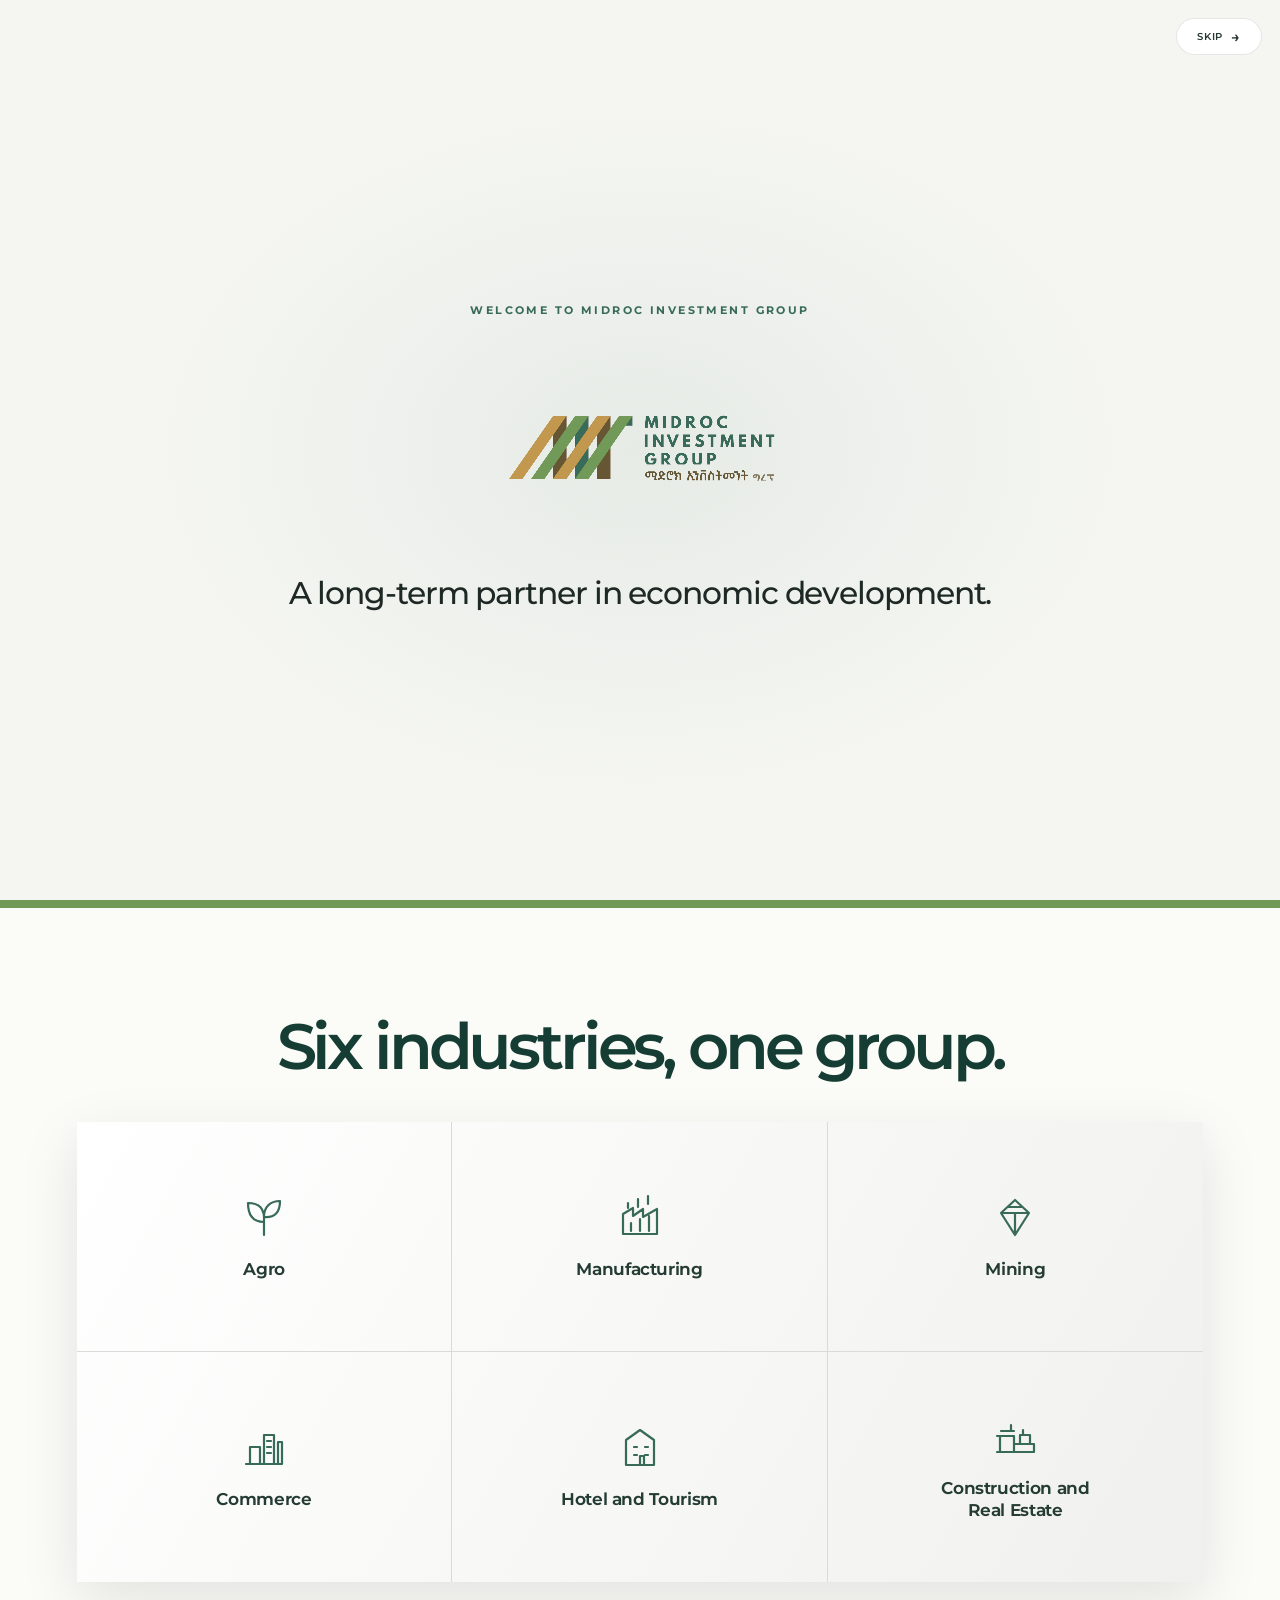
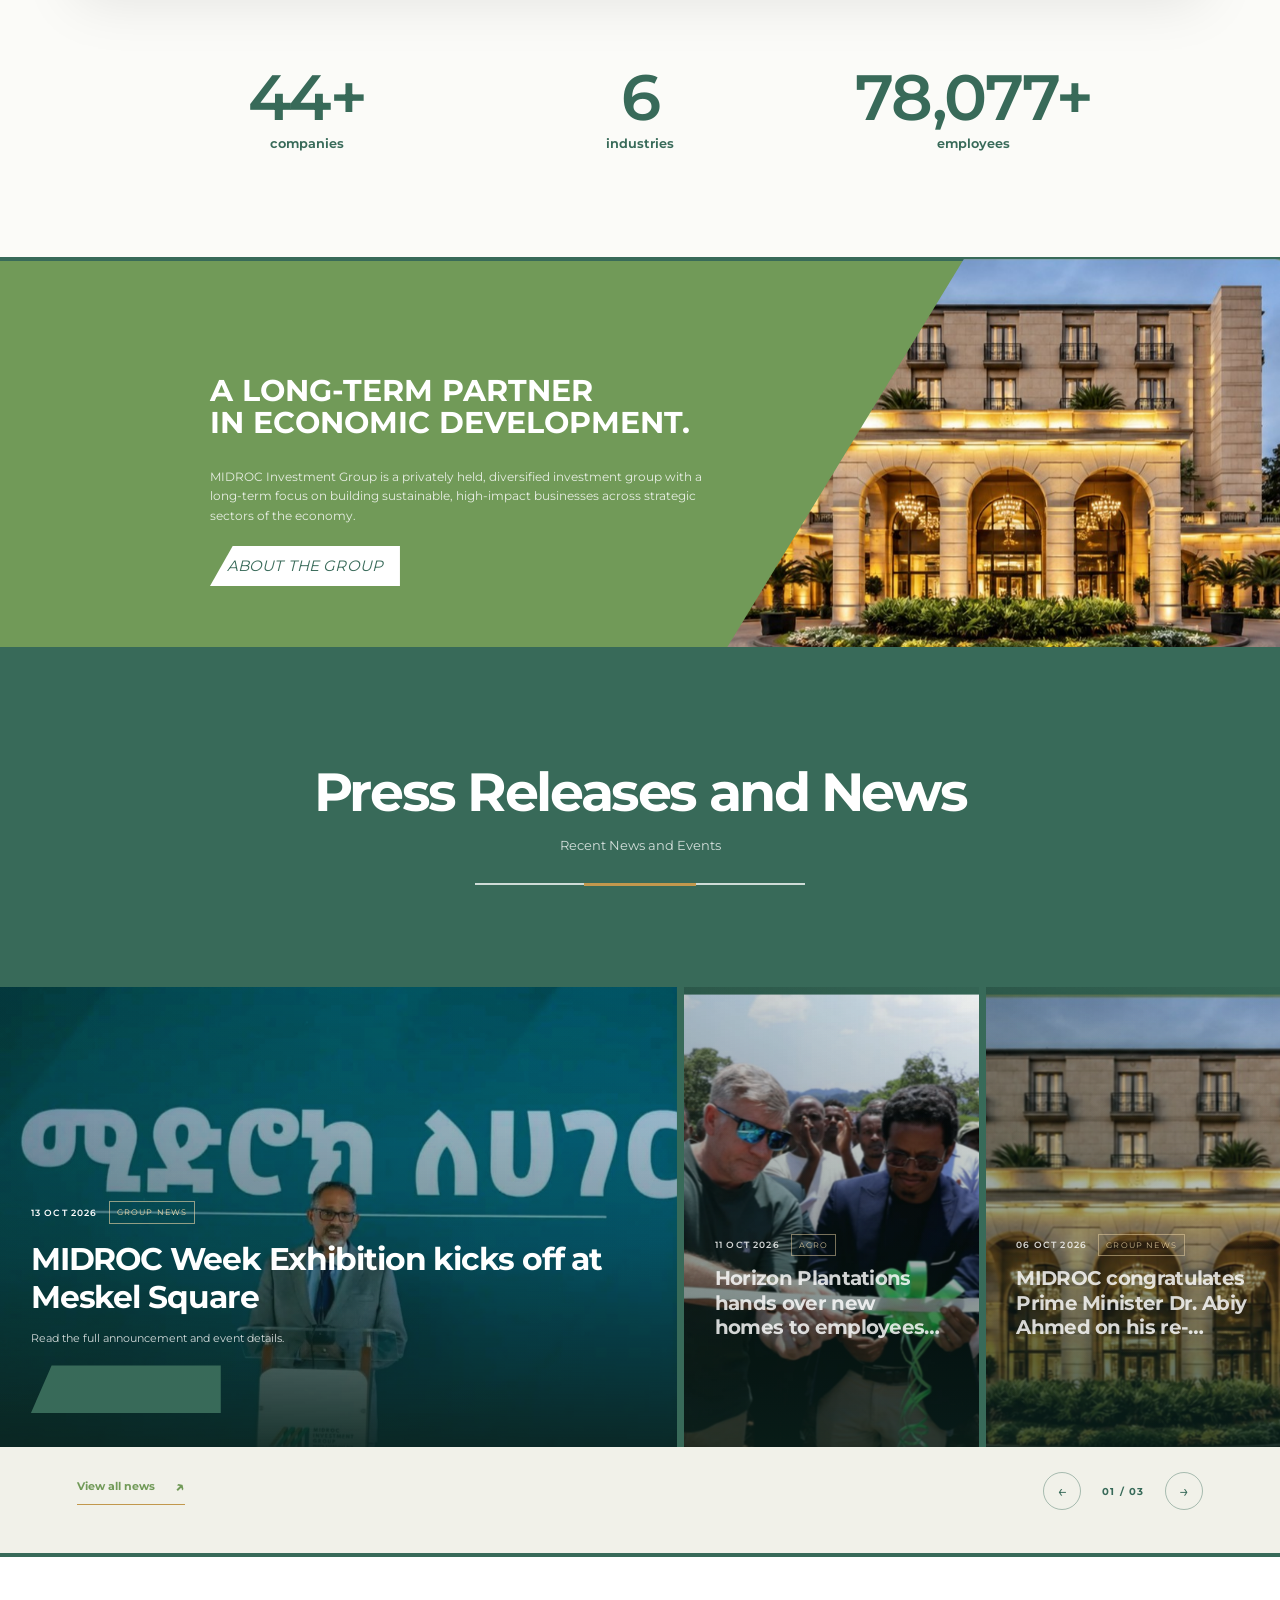
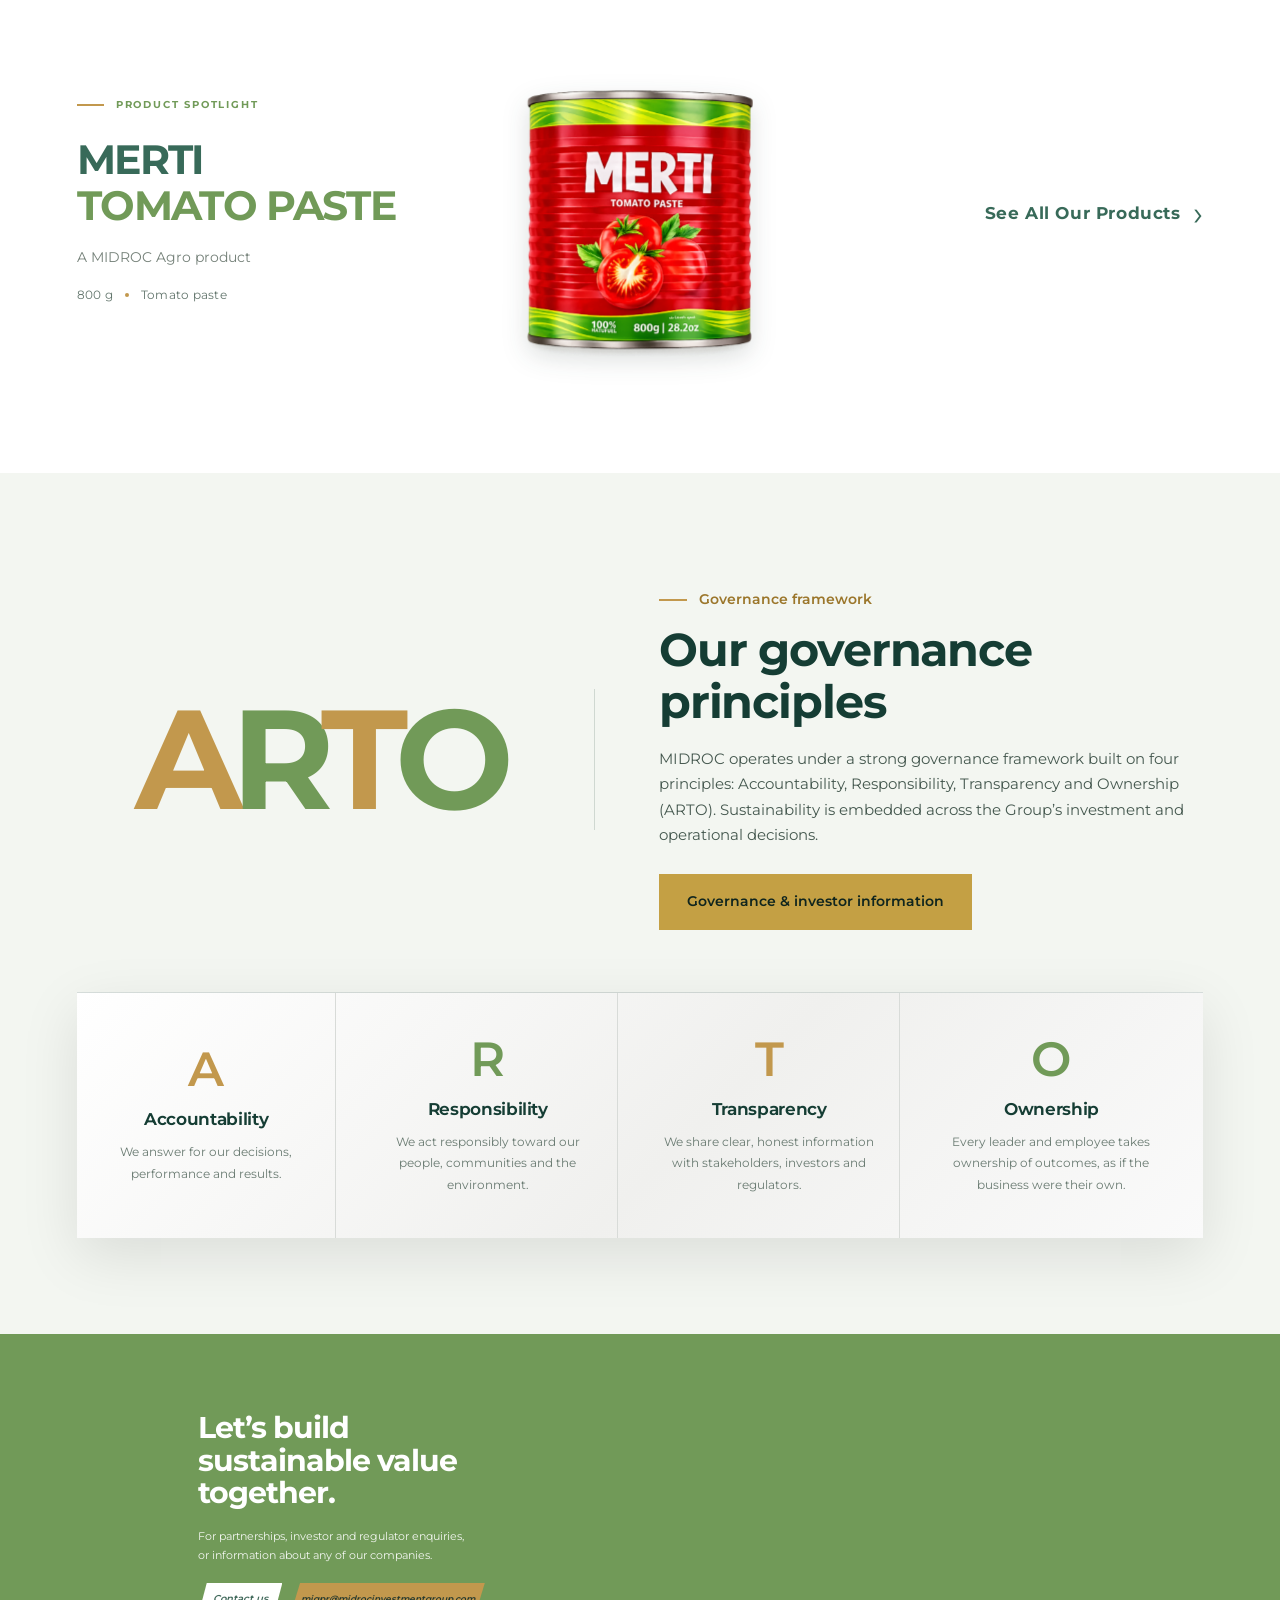
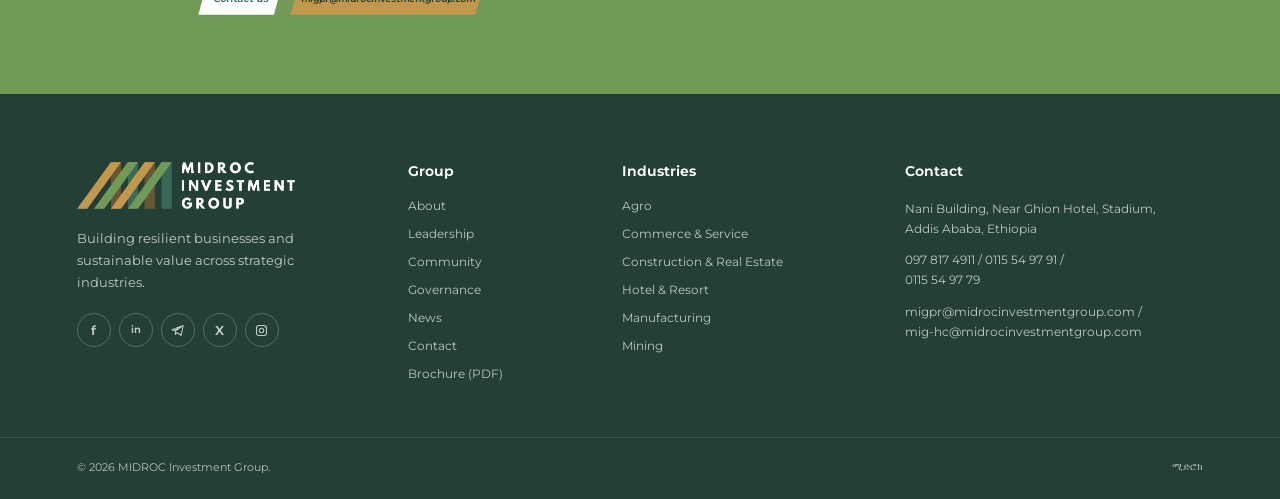
==== commit 7fa620ce: "Add visual drag controls for hero text" ====
--- a/index.html
+++ b/index.html
@@ -238,5 +238,6 @@
     <div class="footer-bottom"><small>© 2026 MIDROC Investment Group.</small><span lang="am">ሚድሮክ</span></div>
   </footer>
   <script src="script.js"></script>
+  <script src="hero-editor.js"></script>
 </body>
 </html>
--- a/styles.css
+++ b/styles.css
@@ -1065,3 +1065,89 @@
   #get-in-touch .career-slice:nth-child(3){left:47%!important}
   #get-in-touch .career-slice:nth-child(4){left:72%!important}
 }
+
+/* Align the main hero headlines across pages. Keep desktop section heights as designed;
+   on phones, let the headline and copy determine a shorter hero height. */
+@media(min-width:681px){
+  .home-hero .hero-content,
+  .leadership-masthead .leadership-hero-content{margin-top:clamp(85px,12vh,120px)!important}
+  .about-hero-copy{top:clamp(85px,12vh,120px)!important;left:5.7%!important}
+  .business-masthead-reference .business-masthead-copy{top:clamp(85px,12vh,120px)!important;left:5.7%!important;transform:none!important}
+  .community-masthead-copy,
+  .governance-masthead-copy{align-self:start!important;margin-top:clamp(85px,12vh,120px)!important}
+  .industry-detail-copy{justify-content:flex-start!important;padding-top:clamp(85px,12vh,120px)!important}
+  .hero-h{justify-content:flex-start!important;padding-top:clamp(85px,12vh,120px)!important}
+}
+
+@media(max-width:680px){
+  .home-hero{height:auto!important;min-height:520px!important;max-height:none!important;align-items:flex-start!important;padding:50px 0 72px!important}
+  .home-hero .hero-content{width:100%!important;margin:0!important;padding:0 22px!important}
+  .about-hero{height:530px!important;min-height:530px!important;max-height:none!important}
+  .about-hero-copy{top:48px!important;left:22px!important;width:calc(100% - 44px)!important}
+  .about-hero-bottom{bottom:23px!important}
+  .leadership-masthead.home-hero{height:auto!important;min-height:520px!important;max-height:none!important;align-items:flex-start!important;padding:50px 0 72px!important}
+  .leadership-masthead .leadership-hero-content{width:100%!important;margin:0!important;padding:0 22px!important}
+  .business-masthead-reference{height:auto!important;min-height:0!important;padding-top:48px!important;padding-bottom:0!important}
+  .business-masthead-reference .business-masthead-copy{top:auto!important;left:auto!important;padding:0 22px!important}
+  .business-masthead-reference .business-hero-motif{height:clamp(210px,58vw,300px)!important;margin-top:20px!important}
+  .community-masthead{padding-top:48px!important}
+  .governance-masthead{padding-top:48px!important}
+  .news-archive-masthead{min-height:390px!important;padding-top:48px!important;padding-bottom:56px!important}
+  .hero-h{min-height:390px!important;justify-content:flex-start!important;padding-top:48px!important;padding-bottom:32px!important}
+}
+
+/* Align the desktop home hero copy to the logo's left edge in the header. */
+@media(min-width:1101px){
+  .home-hero:not(.leadership-masthead) .hero-content{width:min(920px,75%)!important;margin-left:18.8%!important}
+}
+
+/* Give the two visually compact marks more room in the shared brand ticker. */
+.cluster-brand-mark img[src*="mamco.png"],
+.cluster-brand-mark img[src*="queens-supermarket.png"],
+.cluster-brand-mark img[src*="sheraton-addis"]{max-width:125px;max-height:112px}
+@media(max-width:680px){
+  .cluster-brand-mark img[src*="mamco.png"],
+  .cluster-brand-mark img[src*="queens-supermarket.png"],
+  .cluster-brand-mark img[src*="sheraton-addis"]{max-width:110px;max-height:98px}
+}
+
+/* Initial hero alignment defaults. Use visual drag mode for manual placement. */
+:root{
+  --hero-home-desktop-x:18.8%; --hero-home-desktop-y:120px;
+  --hero-about-desktop-x:5.7%; --hero-about-desktop-y:clamp(85px,12vh,120px);
+  --hero-industries-desktop-x:5.7%; --hero-industries-desktop-y:clamp(85px,12vh,120px);
+  --hero-leadership-desktop-x:5.7%; --hero-leadership-desktop-y:clamp(85px,12vh,120px);
+  --hero-community-desktop-x:0px; --hero-community-desktop-y:clamp(85px,12vh,120px);
+  --hero-governance-desktop-x:0px; --hero-governance-desktop-y:clamp(85px,12vh,120px);
+  --hero-industry-desktop-x:var(--gutter); --hero-industry-desktop-y:clamp(85px,12vh,120px);
+  --hero-home-mobile-x:22px; --hero-home-mobile-y:50px;
+  --hero-about-mobile-x:22px; --hero-about-mobile-y:48px;
+  --hero-industries-mobile-x:22px; --hero-industries-mobile-y:48px;
+  --hero-leadership-mobile-x:22px; --hero-leadership-mobile-y:50px;
+  --hero-community-mobile-x:22px; --hero-community-mobile-y:48px;
+  --hero-governance-mobile-x:22px; --hero-governance-mobile-y:48px;
+  --hero-industry-mobile-x:22px; --hero-industry-mobile-y:35px;
+}
+@media(min-width:1101px){
+  .home-hero:not(.leadership-masthead) .hero-content{margin-top:var(--hero-home-desktop-y)!important;margin-left:var(--hero-home-desktop-x)!important}
+}
+@media(min-width:681px){
+  .about-hero-copy{left:var(--hero-about-desktop-x)!important;top:var(--hero-about-desktop-y)!important}
+  .business-masthead-reference .business-masthead-copy{left:var(--hero-industries-desktop-x)!important;top:var(--hero-industries-desktop-y)!important}
+  .leadership-masthead .leadership-hero-content{margin-top:var(--hero-leadership-desktop-y)!important;margin-left:var(--hero-leadership-desktop-x)!important}
+  .community-masthead-copy{position:relative;left:var(--hero-community-desktop-x)!important;margin-top:var(--hero-community-desktop-y)!important}
+  .governance-masthead-copy{position:relative;left:var(--hero-governance-desktop-x)!important;margin-top:var(--hero-governance-desktop-y)!important}
+  .industry-detail-copy{padding:var(--hero-industry-desktop-y) 0 64px var(--hero-industry-desktop-x)!important}
+}
+@media(max-width:680px){
+  .home-hero{padding-top:var(--hero-home-mobile-y)!important}
+  .home-hero .hero-content{padding-inline:var(--hero-home-mobile-x)!important}
+  .about-hero-copy{top:var(--hero-about-mobile-y)!important;left:var(--hero-about-mobile-x)!important;right:var(--hero-about-mobile-x)!important;width:auto!important}
+  .leadership-masthead.home-hero{padding-top:var(--hero-leadership-mobile-y)!important}
+  .leadership-masthead .leadership-hero-content{padding-inline:var(--hero-leadership-mobile-x)!important}
+  .business-masthead-reference{padding-top:var(--hero-industries-mobile-y)!important}
+  .business-masthead-reference .business-masthead-copy{padding-inline:var(--hero-industries-mobile-x)!important}
+  .community-masthead{padding-top:var(--hero-community-mobile-y)!important;padding-inline:var(--hero-community-mobile-x)!important}
+  .governance-masthead{padding-top:var(--hero-governance-mobile-y)!important;padding-inline:var(--hero-governance-mobile-x)!important}
+  .industry-detail-copy{padding:var(--hero-industry-mobile-y) var(--hero-industry-mobile-x) 39px!important}
+}
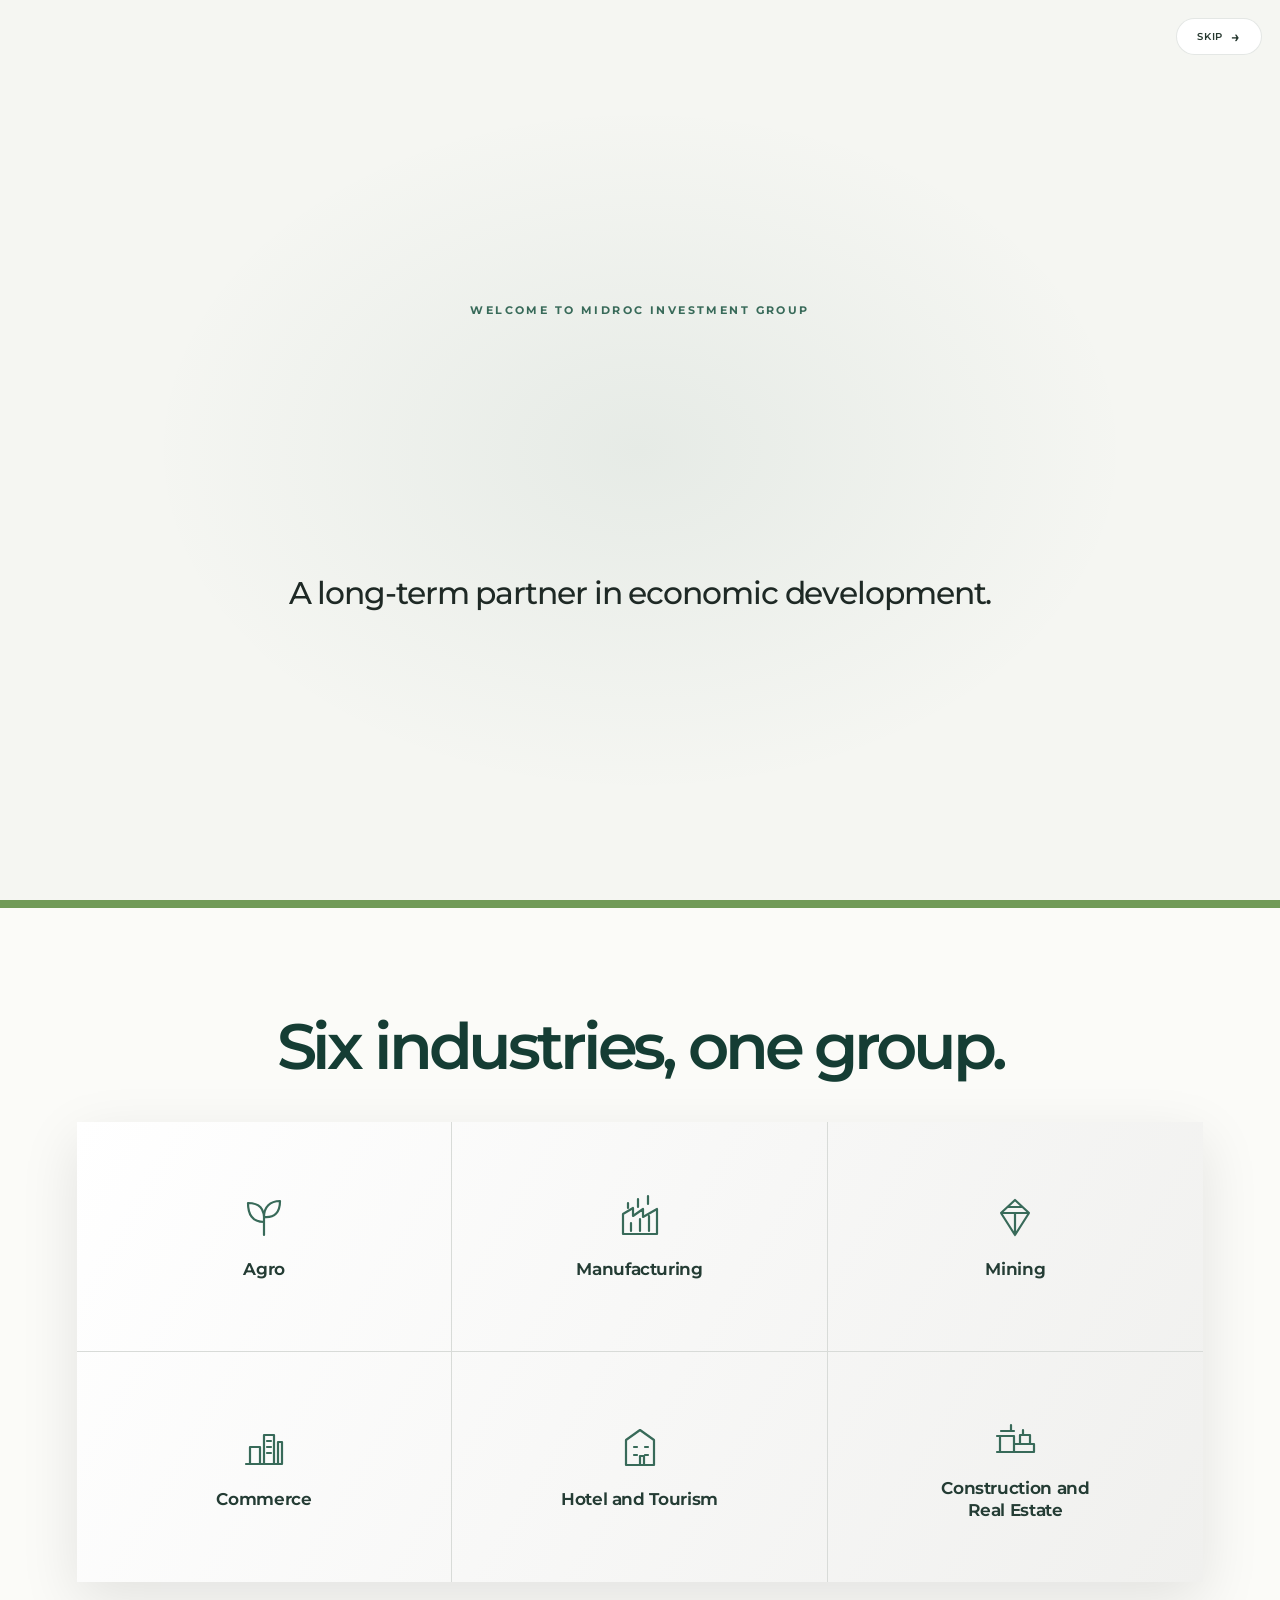
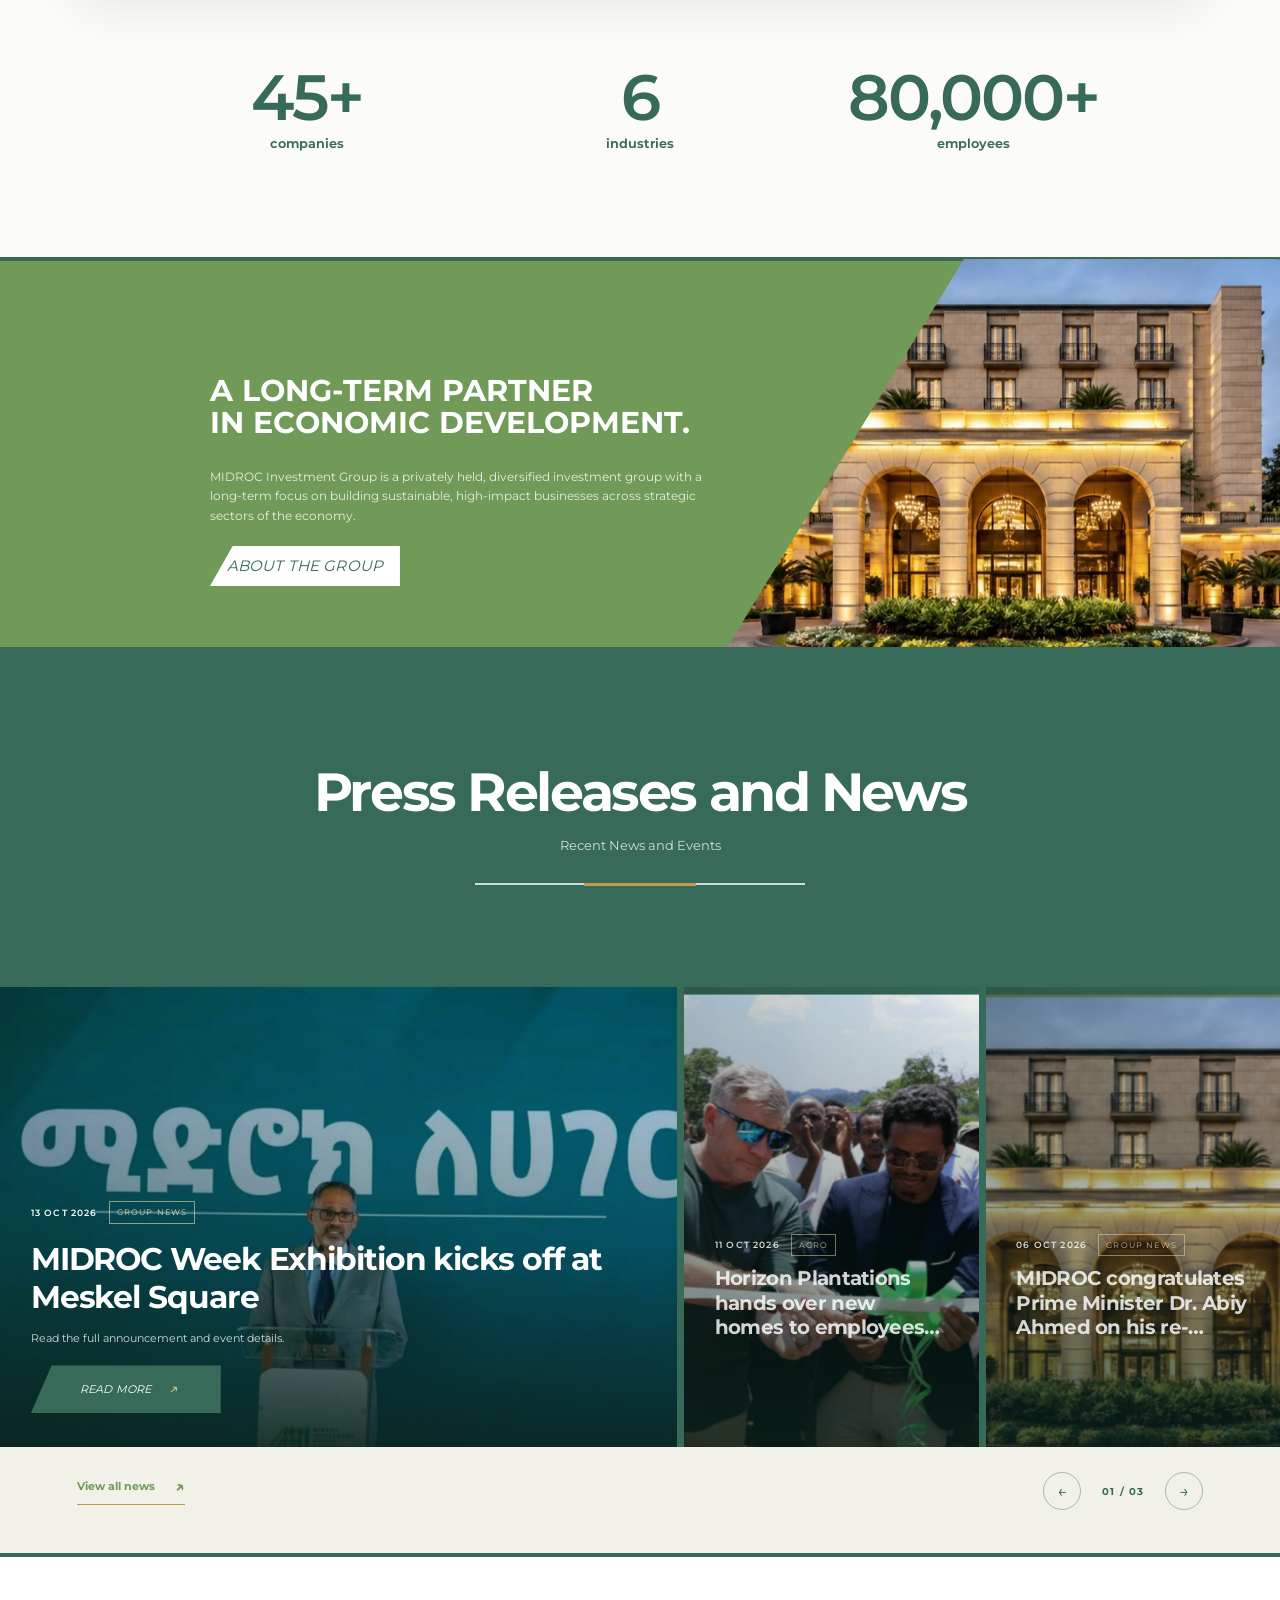
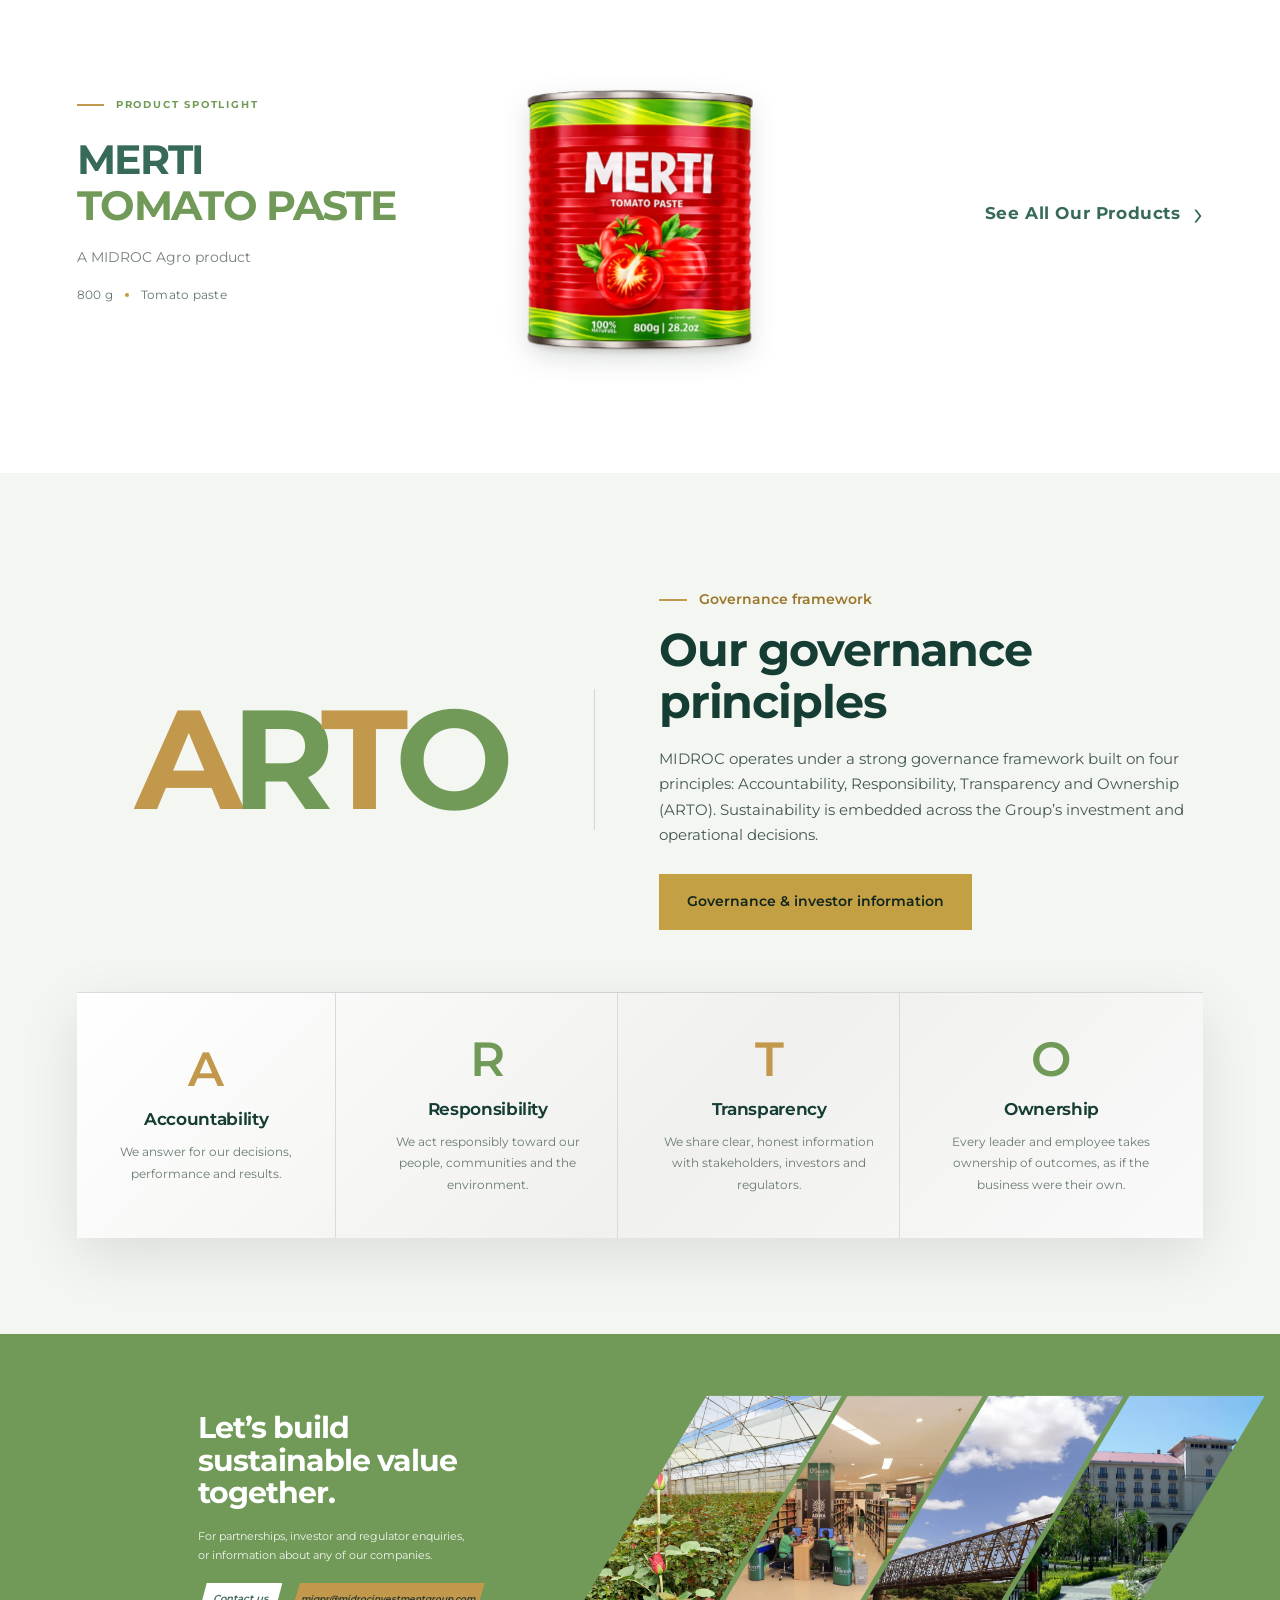
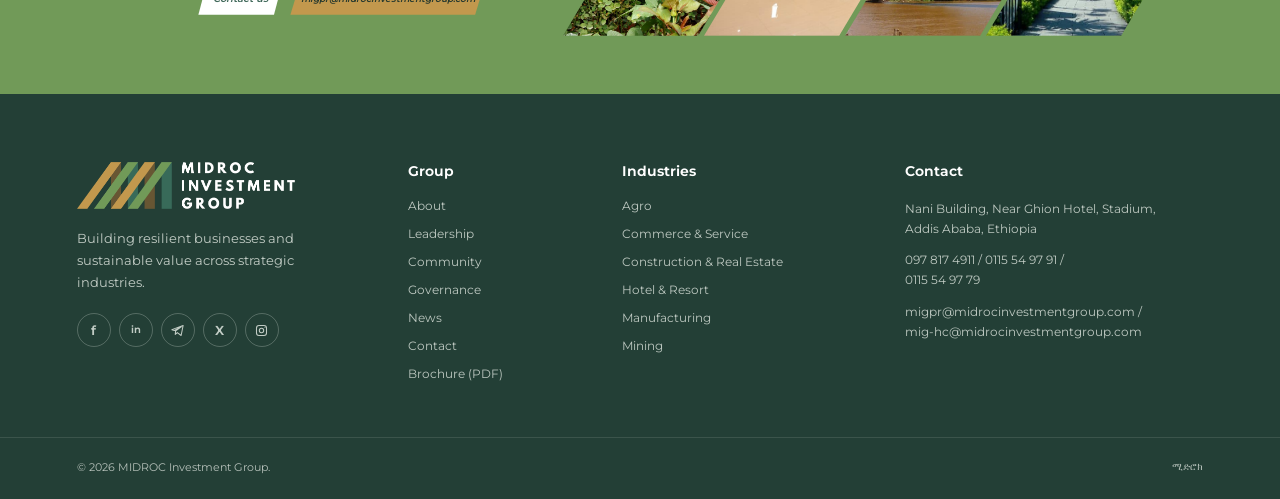
==== commit 66700f4c: "Lock final hero placements and remove editor" ====
--- a/index.html
+++ b/index.html
@@ -238,6 +238,5 @@
     <div class="footer-bottom"><small>© 2026 MIDROC Investment Group.</small><span lang="am">ሚድሮክ</span></div>
   </footer>
   <script src="script.js"></script>
-  <script src="hero-editor.js"></script>
 </body>
 </html>
--- a/styles.css
+++ b/styles.css
@@ -1151,3 +1151,20 @@
   .governance-masthead{padding-top:var(--hero-governance-mobile-y)!important;padding-inline:var(--hero-governance-mobile-x)!important}
   .industry-detail-copy{padding:var(--hero-industry-mobile-y) var(--hero-industry-mobile-x) 39px!important}
 }
+
+/* Final cursor-edited placements, now baked into the page styles. */
+@media(min-width:681px){
+  .home-hero:not(.leadership-masthead) .hero-content{translate:-6.9px -1.4px!important}
+  .about-hero:not(.history-page-hero) .about-hero-copy{translate:229.6px -2.2px!important}
+  .history-page-hero .about-hero-copy{translate:238.1px -19.7px!important}
+  .business-masthead-reference .business-masthead-copy{translate:246.6px -20.2px!important}
+  .leadership-masthead .leadership-hero-content{translate:244.3px -40.5px!important}
+  .about-story > div:first-child{translate:240.5px -7.2px!important}
+  .about-story .about-story-copy{translate:261.1px 32.5px!important}
+}
+@media(max-width:680px){
+  .home-hero:not(.leadership-masthead) .hero-content{translate:0 0!important}
+  .about-hero:not(.history-page-hero) .about-hero-copy{translate:.2px 48.5px!important}
+  .leadership-masthead .leadership-hero-content{translate:2px 40.2px!important}
+  .hero-h{translate:12px 5.6px!important}
+}
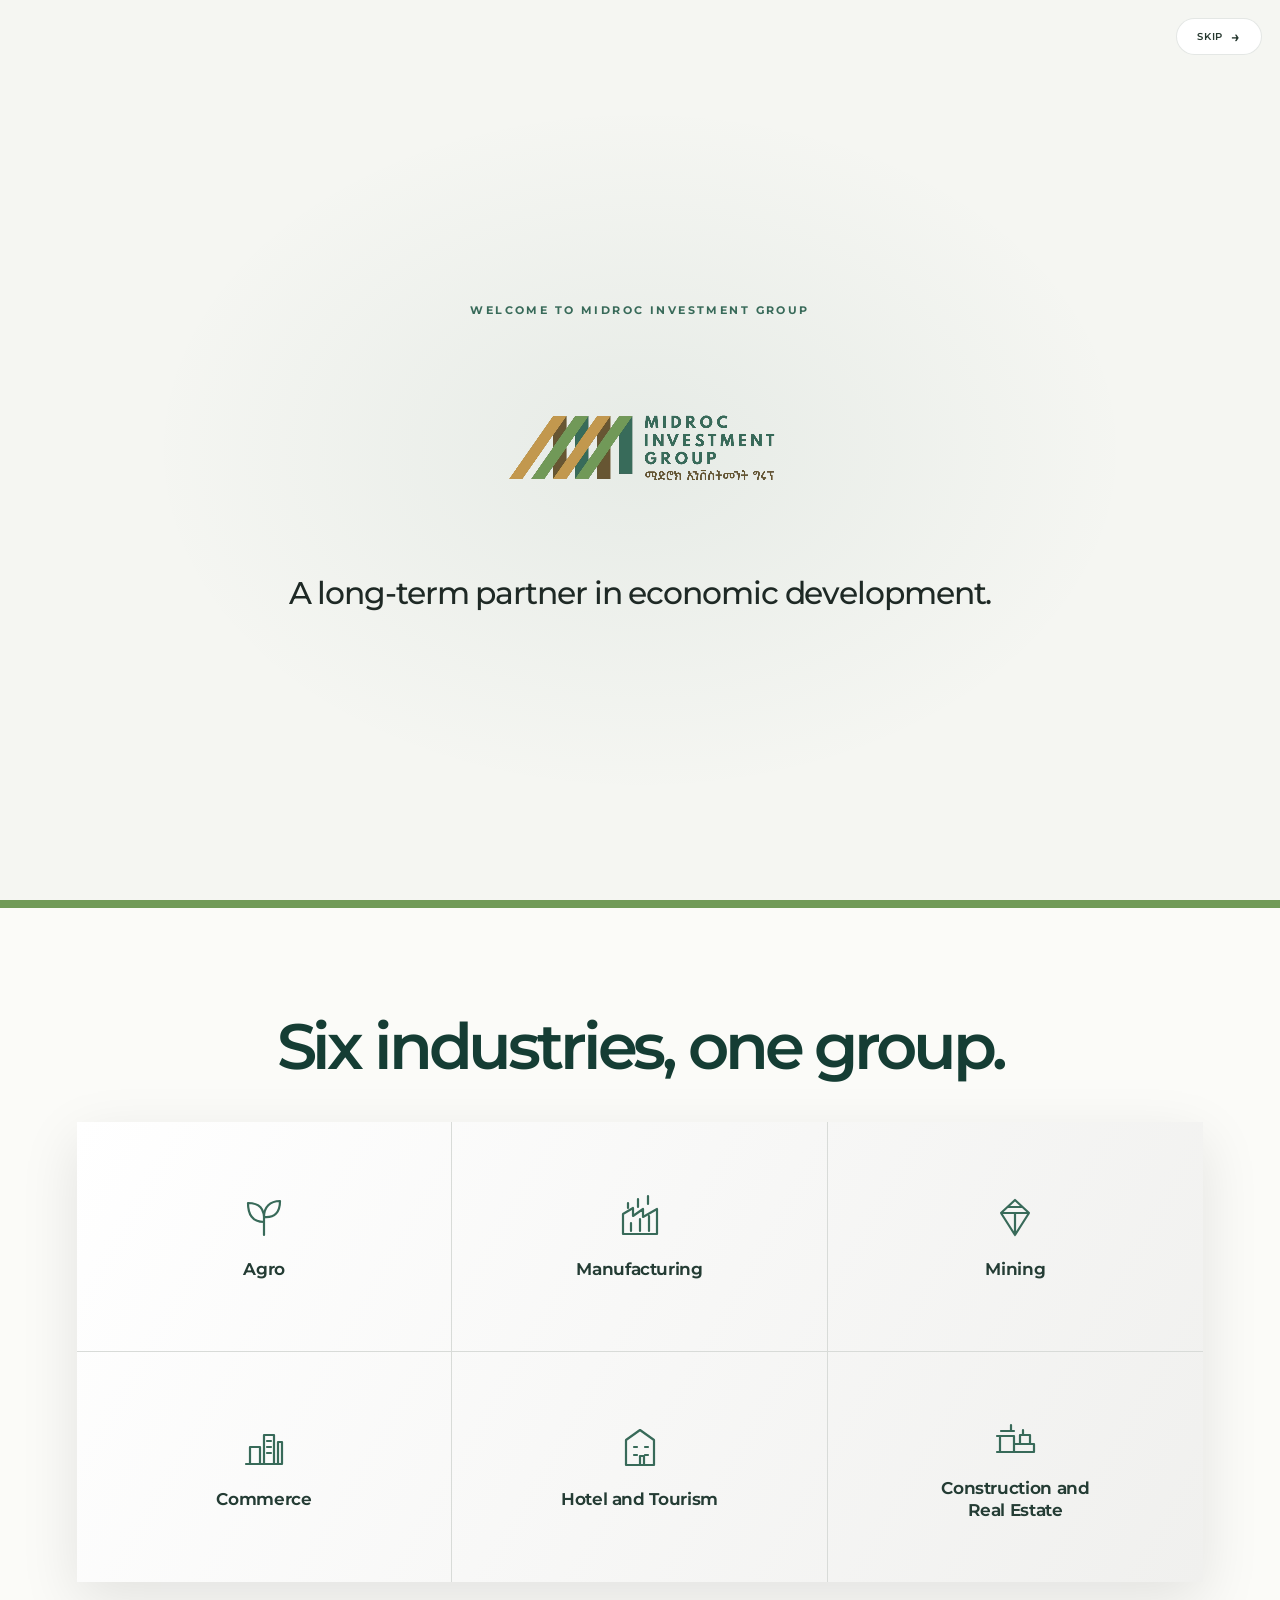
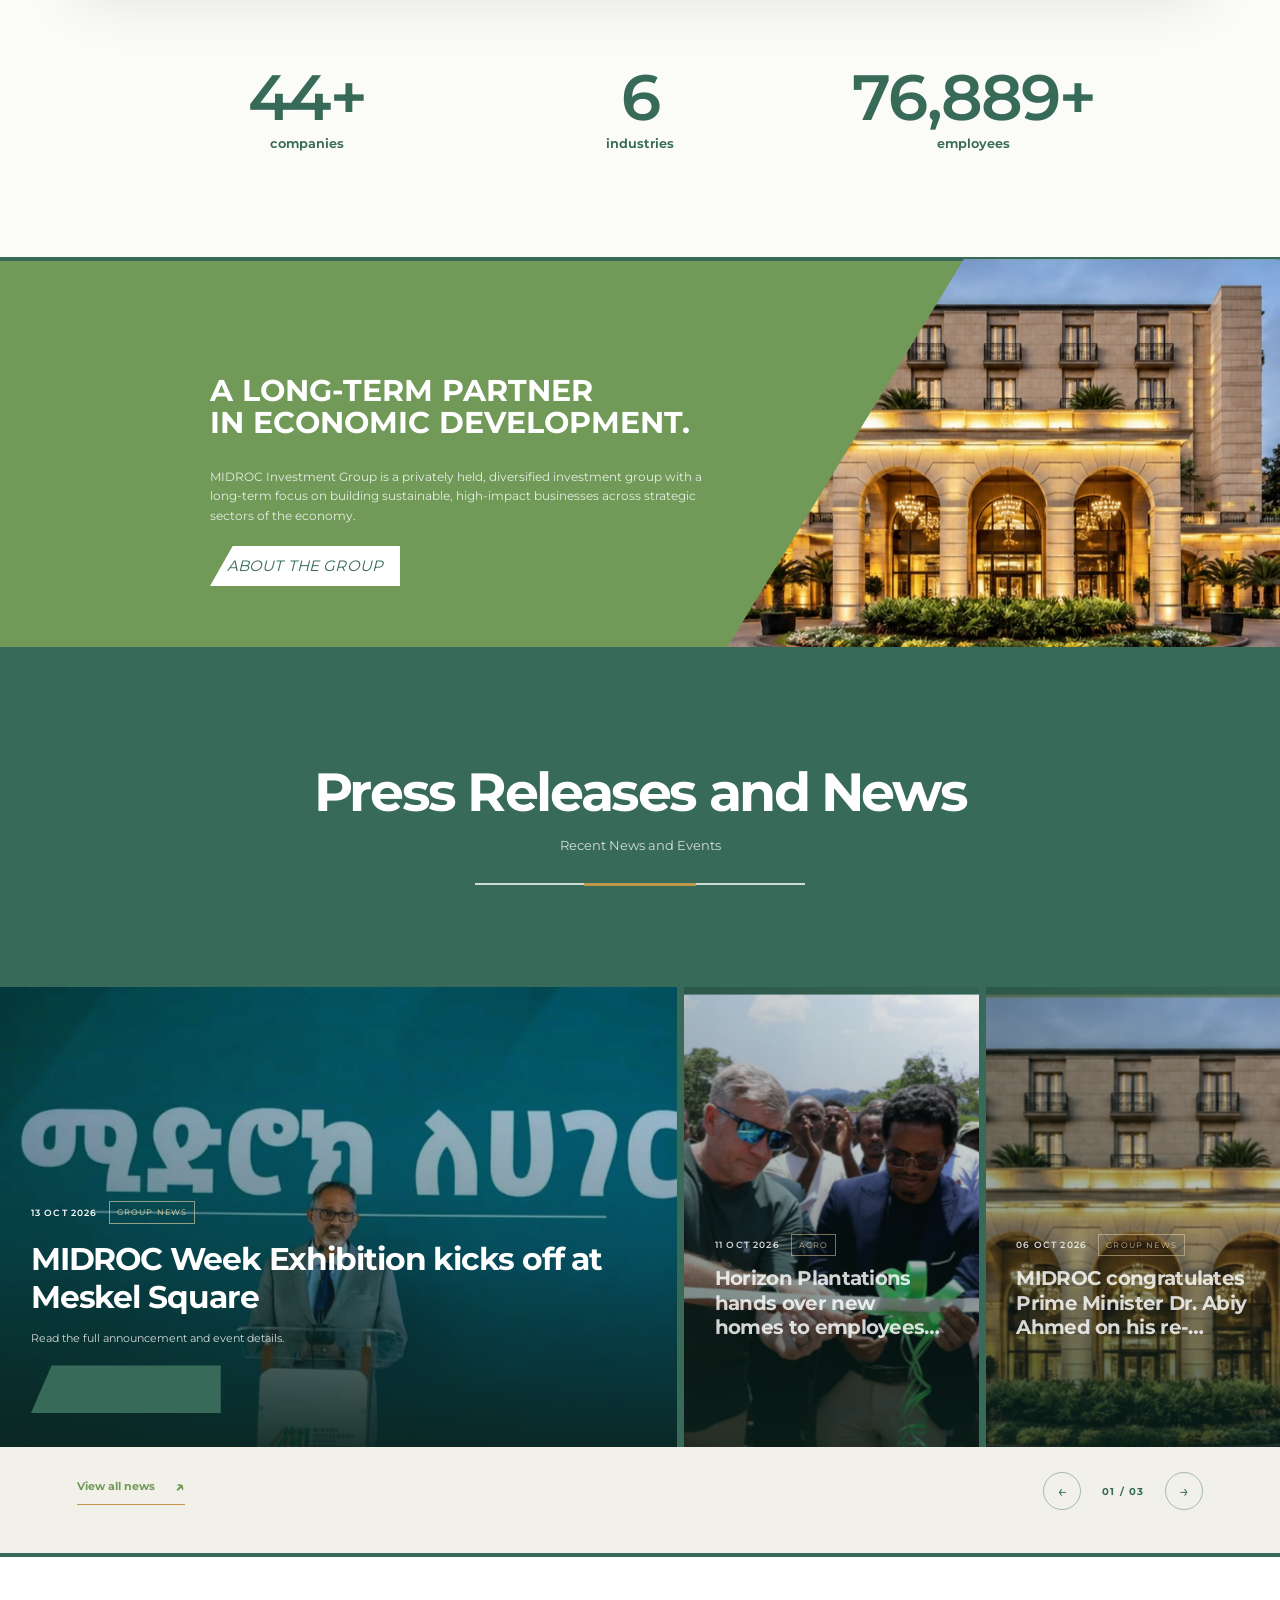
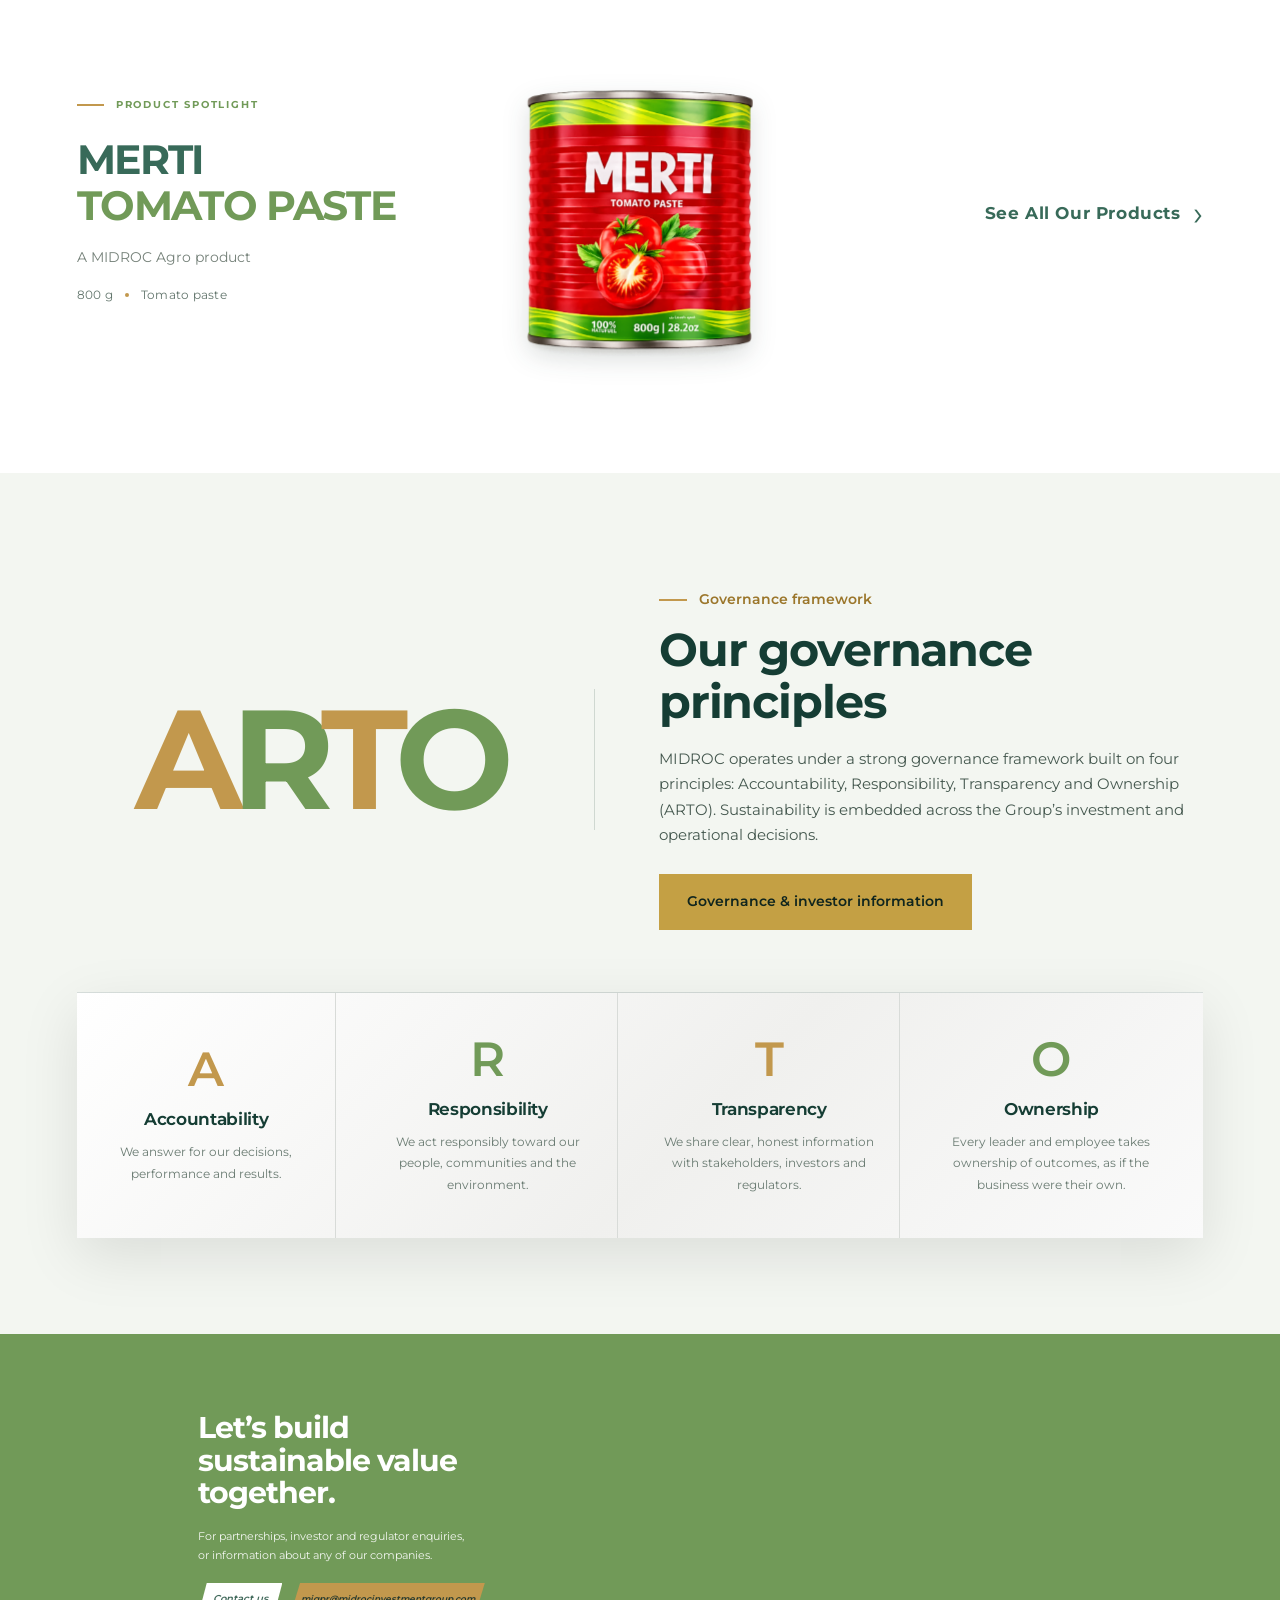
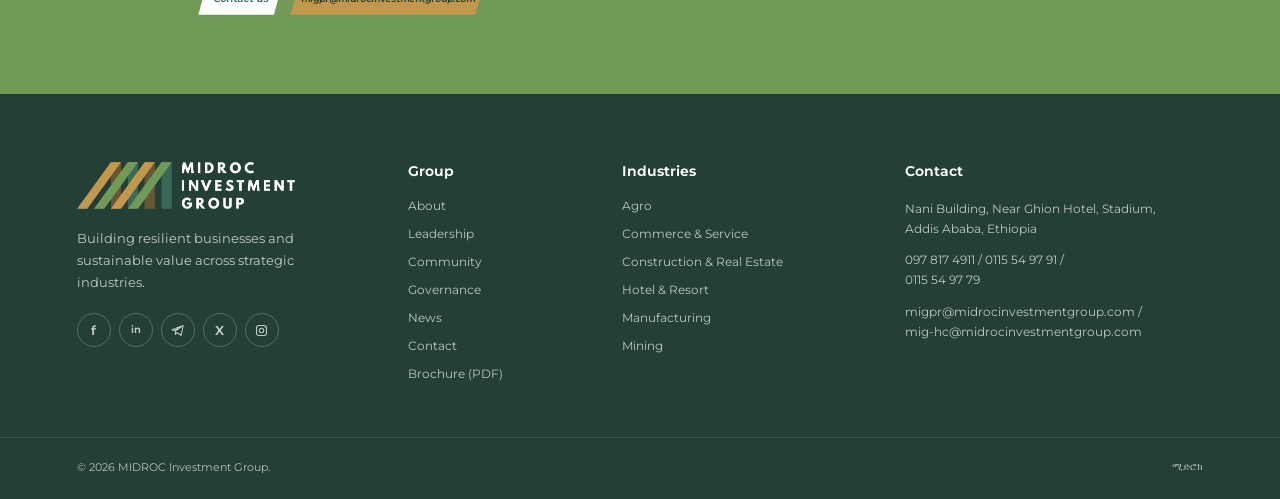
==== commit 936aee8e: "Improve desktop intro video playback" ====
--- a/index.html
+++ b/index.html
@@ -16,6 +16,7 @@
       <div class="brand-intro-media" aria-hidden="true">
         <img class="brand-intro-fallback" src="assets/midroc-logo.png" alt="">
         <video class="brand-intro-video" autoplay muted playsinline preload="auto" aria-hidden="true">
+          <source src="assets/midroc-logo-reveal.mp4" type="video/mp4">
           <source src="assets/midroc-logo-reveal.webm" type="video/webm">
         </video>
       </div>
--- a/styles.css
+++ b/styles.css
@@ -71,12 +71,12 @@
 #clusters .cluster-card{position:relative!important;isolation:isolate!important;overflow:hidden!important;transition:color .28s ease,transform .28s ease!important}
 #clusters .cluster-card::before{content:""!important;position:absolute!important;inset:0!important;z-index:-2!important;display:block!important;background-size:cover!important;background-position:center!important;opacity:0!important;transform:scale(1.04)!important;transition:opacity .35s ease,transform .55s ease!important}
 #clusters .cluster-card::after{content:""!important;position:absolute!important;inset:0!important;z-index:-1!important;display:block!important;background:linear-gradient(0deg,rgba(15,45,36,.82),rgba(15,45,36,.18))!important;opacity:0!important;transition:opacity .3s ease!important}
-#clusters .cluster-card:nth-child(1)::before{background-image:url("assets/business-1.jpg")!important}
-#clusters .cluster-card:nth-child(2)::before{background-image:url("assets/business-5.jpg")!important}
-#clusters .cluster-card:nth-child(3)::before{background-image:url("assets/business-6.jpg")!important}
-#clusters .cluster-card:nth-child(4)::before{background-image:url("assets/business-2.jpg")!important}
-#clusters .cluster-card:nth-child(5)::before{background-image:url("assets/business-4.jpg")!important}
-#clusters .cluster-card:nth-child(6)::before{background-image:url("assets/business-3.jpg")!important}
+#clusters .cluster-card:nth-child(1)::before{background-image:url("assets/industry-agriculture-new.jpg")!important}
+#clusters .cluster-card:nth-child(2)::before{background-image:url("assets/industry-manufacturing-new.jpg")!important}
+#clusters .cluster-card:nth-child(3)::before{background-image:url("assets/industry-mining-new.jpg")!important}
+#clusters .cluster-card:nth-child(4)::before{background-image:url("assets/industry-commerce-new.jpg")!important}
+#clusters .cluster-card:nth-child(5)::before{background-image:url("assets/industry-hotels-new.jpg")!important}
+#clusters .cluster-card:nth-child(6)::before{background-image:url("assets/industry-construction-new.jpg")!important}
 #clusters .cluster-card:hover::before,#clusters .cluster-card:focus-visible::before{opacity:1!important;transform:scale(1)!important}
 #clusters .cluster-card:hover::after,#clusters .cluster-card:focus-visible::after{opacity:1!important}
 #clusters .cluster-card:hover svg,#clusters .cluster-card:focus-visible svg{stroke:#fff!important}
@@ -604,12 +604,12 @@
 .business-overview-grid .cluster-card>strong{position:relative;z-index:1;color:#243c34!important;transition:color .28s ease!important}
 .business-overview-grid .cluster-card:before{position:absolute!important;inset:0!important;z-index:-2!important;display:block!important;content:""!important;background-size:cover!important;background-position:center!important;opacity:0!important;transform:scale(1.04)!important;transition:opacity .35s ease,transform .55s ease!important}
 .business-overview-grid .cluster-card:after{position:absolute!important;inset:0!important;z-index:-1!important;display:block!important;content:""!important;background:linear-gradient(0deg,rgba(15,45,36,.82),rgba(15,45,36,.18))!important;opacity:0!important;transition:opacity .3s ease!important}
-.business-overview-grid .cluster-card:nth-child(1):before{background-image:url("assets/business-1.jpg")!important}
-.business-overview-grid .cluster-card:nth-child(2):before{background-image:url("assets/business-5.jpg")!important}
-.business-overview-grid .cluster-card:nth-child(3):before{background-image:url("assets/business-6.jpg")!important}
-.business-overview-grid .cluster-card:nth-child(4):before{background-image:url("assets/business-2.jpg")!important}
-.business-overview-grid .cluster-card:nth-child(5):before{background-image:url("assets/business-4.jpg")!important}
-.business-overview-grid .cluster-card:nth-child(6):before{background-image:url("assets/business-3.jpg")!important}
+.business-overview-grid .cluster-card:nth-child(1):before{background-image:url("assets/industry-agriculture-new.jpg")!important}
+.business-overview-grid .cluster-card:nth-child(2):before{background-image:url("assets/industry-manufacturing-new.jpg")!important}
+.business-overview-grid .cluster-card:nth-child(3):before{background-image:url("assets/industry-mining-new.jpg")!important}
+.business-overview-grid .cluster-card:nth-child(4):before{background-image:url("assets/industry-commerce-new.jpg")!important}
+.business-overview-grid .cluster-card:nth-child(5):before{background-image:url("assets/industry-hotels-new.jpg")!important}
+.business-overview-grid .cluster-card:nth-child(6):before{background-image:url("assets/industry-construction-new.jpg")!important}
 .business-overview-grid .cluster-card:hover:before,.business-overview-grid .cluster-card:focus-visible:before{opacity:1!important;transform:scale(1)!important}
 .business-overview-grid .cluster-card:hover:after,.business-overview-grid .cluster-card:focus-visible:after{opacity:1!important}
 .business-overview-grid .cluster-card:hover>strong,.business-overview-grid .cluster-card:focus-visible>strong{color:#fff!important}
@@ -793,29 +793,34 @@
 .about-history-milestones li p{max-width:230px;margin:0;color:#737c76;font-size:11px;line-height:1.65}
 @media(max-width:680px){.about-history-preview{margin-top:36px;padding:24px 18px}.about-history-preview-heading{align-items:flex-start;flex-direction:column;gap:14px;margin-bottom:23px}.about-history-preview-heading h3{font-size:25px}.about-history-milestones{display:block;padding-left:18px}.about-history-milestones:before,.about-history-milestones:after{top:0;bottom:0;left:5px;width:1px;height:auto;background:repeating-linear-gradient(180deg,#719a58 0 3px,transparent 3px 6px)}.about-history-milestones:after{height:80%;background:#bd9a51}.about-history-milestones li{padding:0 0 22px 16px}.about-history-milestones li:before{position:absolute;top:0;left:-18px;width:11px;height:11px;margin:2px 0 0}.about-history-milestones li>span{font-size:25px}.about-history-milestones li p{max-width:none;font-size:12px}}
 
-/* Industry directories: one seamless, logo-free grid of company name cards */
-.industry-logo-wall{display:grid;grid-template-columns:repeat(3,minmax(0,1fr));gap:1px;margin:0 0 42px;padding:1px;border:0;background:#d9ded9}
-.industry-logo-item{position:relative;display:flex;min-width:0;max-width:none;min-height:156px;flex:initial;align-items:center;justify-content:center;gap:0;margin:0;padding:24px;background:linear-gradient(135deg,#fff 0%,#f1f2ef 100%);text-align:center;text-decoration:none;color:#243c34;transition:background .22s ease,color .22s ease}
+/* Industry directories: clean names by default, with the card outline revealed on hover/focus */
+.industry-logo-wall{display:grid;grid-template-columns:repeat(3,minmax(0,1fr));gap:8px 12px;margin:0 0 42px;padding:0;border:0;background:transparent}
+.industry-logo-item{position:relative;display:flex;min-width:0;max-width:none;min-height:108px;flex:initial;align-items:center;justify-content:center;gap:0;margin:0;padding:20px;background:transparent;text-align:center;text-decoration:none;color:#243c34;box-shadow:inset 0 0 0 1px transparent;transition:background .22s ease,color .22s ease,box-shadow .22s ease}
 .industry-logo-item img{display:none!important}
 .industry-logo-caption{align-items:center;color:#243c34}
 .industry-logo-caption strong{font-size:15px;font-weight:650;line-height:1.4}
-.industry-logo-caption small{color:#68786f;font-size:11px;line-height:1.5}
-.industry-logo-item[href]:hover,.industry-logo-item[href]:focus-visible{transform:none;background:linear-gradient(135deg,#f7f8f5 0%,#e8ece8 100%);color:#386a59;outline:2px solid #719a58;outline-offset:-2px}
+.industry-logo-caption small{display:none}
+.industry-logo-item:hover,.industry-logo-item:focus-visible{transform:none;background:#fff;color:#386a59;box-shadow:inset 0 0 0 1px #719a58;outline:none}
 .industry-logo-item--brand{cursor:default}
 .industry-logo-item--inverse img{display:none!important}
 .industry-more-companies{max-width:none;margin:-42px 0 42px}
 .industry-more-companies h3{display:none}
-.industry-more-companies ul{grid-template-columns:repeat(3,minmax(0,1fr));gap:1px;padding:1px;border:0;background:#d9ded9}
-.industry-more-companies li{display:flex;min-width:0;min-height:156px;align-items:stretch;padding:0!important;border:0!important}
-.industry-more-companies a{position:relative;display:flex;min-height:100%;width:100%;align-items:center;justify-content:center;padding:24px;background:linear-gradient(135deg,#fff 0%,#f1f2ef 100%);color:#243c34;font-size:15px;font-weight:650;text-align:center;transition:background .22s ease,color .22s ease}
-.industry-more-companies a:hover,.industry-more-companies a:focus-visible{background:linear-gradient(135deg,#f7f8f5 0%,#e8ece8 100%);color:#386a59;outline:2px solid #719a58;outline-offset:-2px}
-.industry-more-arrow{position:absolute;right:18px;bottom:15px;color:#719a58}
+.industry-more-companies ul{grid-template-columns:repeat(3,minmax(0,1fr));gap:8px 12px;padding:0;border:0;background:transparent}
+.industry-more-companies li{display:flex;min-width:0;min-height:108px;align-items:stretch;padding:0!important;border:0!important}
+.industry-more-companies a{position:relative;display:flex;min-height:100%;width:100%;align-items:center;justify-content:center;padding:20px;background:transparent;color:#243c34;font-size:15px;font-weight:650;text-align:center;box-shadow:inset 0 0 0 1px transparent;transition:background .22s ease,color .22s ease,box-shadow .22s ease}
+.industry-more-companies a:hover,.industry-more-companies a:focus-visible{background:#fff;color:#386a59;box-shadow:inset 0 0 0 1px #719a58;outline:none}
+.industry-more-arrow{position:absolute;right:18px;bottom:15px;color:#719a58;opacity:0;transition:opacity .18s ease}
+.industry-logo-item:hover .industry-more-arrow,.industry-logo-item:focus-visible .industry-more-arrow,.industry-more-companies a:hover .industry-more-arrow,.industry-more-companies a:focus-visible .industry-more-arrow{opacity:1}
 @media(max-width:900px){.industry-logo-wall,.industry-more-companies ul{grid-template-columns:repeat(2,minmax(0,1fr))}.industry-logo-item,.industry-more-companies li{min-height:145px}}
-@media(max-width:680px){.industry-logo-wall,.industry-more-companies ul{grid-template-columns:1fr}.industry-logo-wall{padding:1px;margin-bottom:30px}.industry-logo-item,.industry-more-companies li{min-height:108px}.industry-logo-item{padding:20px}.industry-logo-caption strong,.industry-more-companies a{font-size:13px}.industry-more-companies{margin:-30px 0 30px}}
-
-/* The supplied deputy leadership composite already contains its finished layout. */
+@media(max-width:680px){.industry-logo-wall,.industry-more-companies ul{grid-template-columns:1fr}.industry-logo-wall{padding:0;margin-bottom:30px}.industry-logo-item,.industry-more-companies li{min-height:88px}.industry-logo-item{padding:18px}.industry-logo-caption strong,.industry-more-companies a{font-size:13px}.industry-more-companies{margin:-30px 0 30px}}
+
+/* Keep the supplied leadership artwork intact while exposing each portrait as its own movable card. */
 .deputy-leadership-banner{display:block;width:100%;height:auto}
 .leadership-principals-art{display:block;width:100%;height:auto;margin:0 auto}
+.principal-desktop-grid{display:grid;width:min(100%,860px);grid-template-columns:repeat(2,minmax(0,1fr));align-items:start;justify-content:center;gap:clamp(34px,6vw,116px);margin:0 auto}
+.principal-desktop-card,.deputy-desktop-card{width:100%;aspect-ratio:.66;background-color:#f1f2f1;background-image:var(--leader-art);background-repeat:no-repeat;background-size:560% auto;background-position:var(--leader-position);overflow:hidden}
+.deputy-desktop-grid{display:grid;width:min(100%,1660px);grid-template-columns:repeat(4,minmax(0,1fr));align-items:start;gap:clamp(18px,3vw,58px);margin:0 auto}
+@media(max-width:900px){.deputy-desktop-grid{width:min(100%,760px);grid-template-columns:repeat(2,minmax(0,1fr));gap:24px 18px}.principal-desktop-grid{width:min(100%,720px);gap:24px}}
 @media(min-width:901px){.industry-hotels-page .industry-logo-wall{grid-template-columns:repeat(4,minmax(0,1fr))}.industry-mining-page .industry-logo-wall{grid-template-columns:repeat(4,minmax(0,1fr))}}
 @media(max-width:900px){.industry-hotels-page .industry-logo-wall,.industry-mining-page .industry-logo-wall{grid-template-columns:repeat(2,minmax(0,1fr))}}
 @media(max-width:680px){.industry-hotels-page .industry-logo-wall,.industry-mining-page .industry-logo-wall{grid-template-columns:1fr}}
@@ -894,6 +899,7 @@
   .leadership-clusters{padding:24px 16px 40px!important}
   .leadership-clusters-wrap{gap:17px!important}
   .leadership-clusters-label{font-size:13px!important}
+  .principal-desktop-grid,.deputy-desktop-grid{display:none!important}
   .deputy-leadership-banner{display:none!important}
   .deputy-mobile-grid{display:grid!important;width:100%;grid-template-columns:repeat(2,minmax(0,1fr));gap:18px 12px}
   .deputy-mobile-card{
@@ -1156,11 +1162,20 @@
 @media(min-width:681px){
   .home-hero:not(.leadership-masthead) .hero-content{translate:-6.9px -1.4px!important}
   .about-hero:not(.history-page-hero) .about-hero-copy{translate:229.6px -2.2px!important}
-  .history-page-hero .about-hero-copy{translate:238.1px -19.7px!important}
+  .history-page-hero .about-hero-copy{left:19.3%!important;translate:0 -19.7px!important}
   .business-masthead-reference .business-masthead-copy{translate:246.6px -20.2px!important}
-  .leadership-masthead .leadership-hero-content{translate:244.3px -40.5px!important}
+  .leadership-masthead .leadership-hero-content{translate:244.3px -74.3px!important}
   .about-story > div:first-child{translate:240.5px -7.2px!important}
   .about-story .about-story-copy{translate:261.1px 32.5px!important}
+  .industry-agriculture-page .industry-detail-copy{translate:265px -8.7px!important}
+  .industry-commerce-page .industry-detail-copy{translate:263.4px 1.8px!important}
+  .industry-construction-page .industry-detail-copy{translate:260.4px -.3px!important}
+  .industry-hotels-page .industry-detail-copy{translate:259.6px 4.1px!important}
+  .industry-manufacturing-page .industry-detail-copy{translate:258.8px -8.3px!important}
+  .industry-mining-page .industry-detail-copy{translate:258.8px -6.8px!important}
+}
+@media(min-width:681px) and (max-width:900px){
+  .history-page-hero .about-hero-copy{left:9%!important}
 }
 @media(max-width:680px){
   .home-hero:not(.leadership-masthead) .hero-content{translate:0 0!important}
@@ -1168,3 +1183,43 @@
   .leadership-masthead .leadership-hero-content{translate:2px 40.2px!important}
   .hero-h{translate:12px 5.6px!important}
 }
+
+/* Final cursor-edited placements for each history hero text block. */
+@media(min-width:681px){
+  #history-hero-eyebrow{translate:-19.2px -2.3px!important}
+  #history-hero-title{translate:-23.8px -3px!important}
+  #history-hero-description{translate:-21.5px 0!important}
+  #history-hero-about-link{translate:-20.8px 0!important}
+  #history-hero-brochure{translate:0 0!important}
+}
+@media(max-width:680px){
+  #history-hero-eyebrow,#history-hero-title,#history-hero-description,#history-hero-about-link,#history-hero-brochure{translate:0 0!important}
+}
+
+@media(min-width:681px){
+  .about-story.section-pad{padding-top:68px!important;padding-bottom:68px!important}
+}
+
+
+/* Final cursor-edited placements for the About hero text blocks. */
+@media(min-width:681px){
+  #about-hero-eyebrow{translate:13.8px .8px!important}
+  #about-hero-title{translate:10px -1.5px!important}
+  #about-hero-description{translate:13.8px -.8px!important}
+  #about-hero-about-link{translate:-19.2px -1.5px!important}
+  #about-hero-leadership-link{translate:-13.8px 0!important}
+  #about-hero-brochure{translate:0 0!important}
+}
+@media(max-width:680px){
+  #about-hero-eyebrow,#about-hero-title,#about-hero-description,#about-hero-about-link,#about-hero-leadership-link,#about-hero-brochure{translate:0 0!important}
+}
+
+/* Final cursor-edited placements for the About Our Story text. */
+@media(min-width:681px){
+  #about-story-eyebrow{translate:23.8px 0!important}
+  #about-story-title{translate:21.5px -1.5px!important}
+  #about-story-paragraph-1,#about-story-paragraph-2,#about-story-paragraph-3{translate:0 0!important}
+}
+@media(max-width:680px){
+  #about-story-eyebrow,#about-story-title,#about-story-paragraph-1,#about-story-paragraph-2,#about-story-paragraph-3{translate:0 0!important}
+}
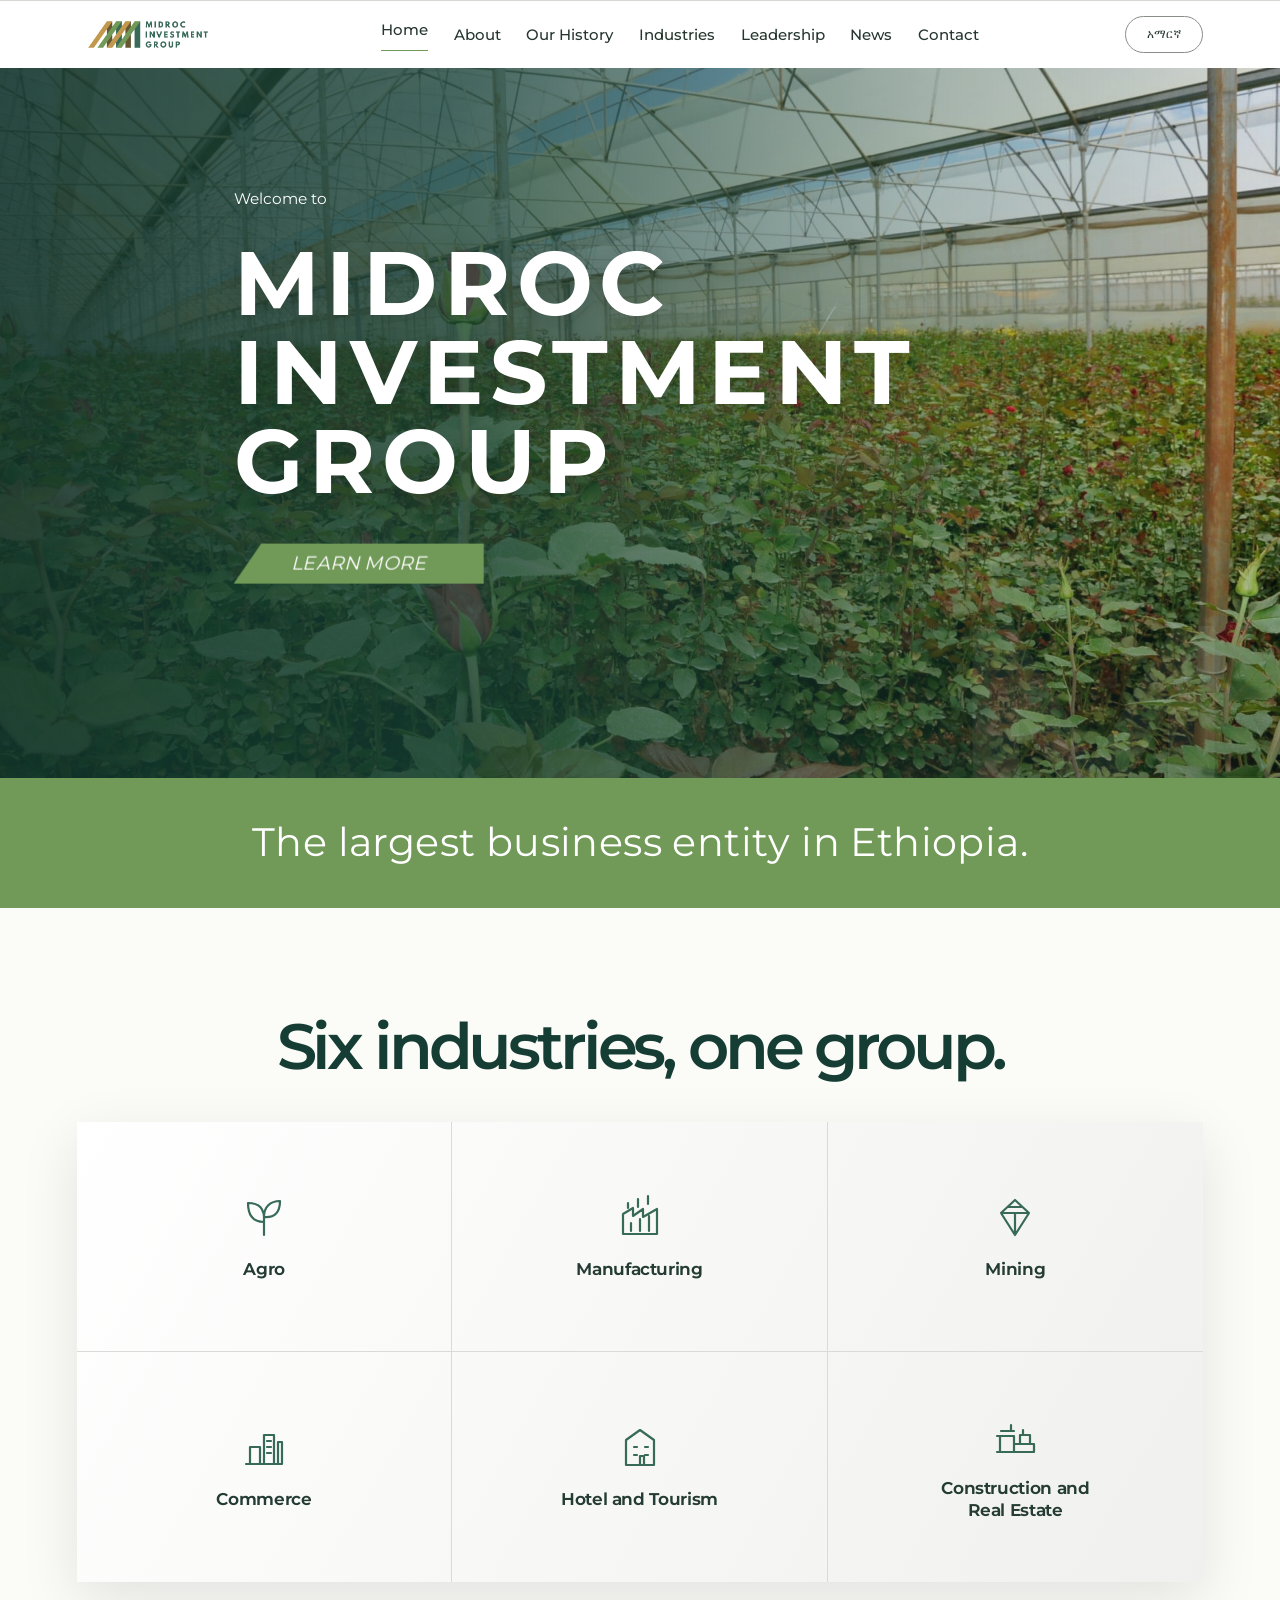
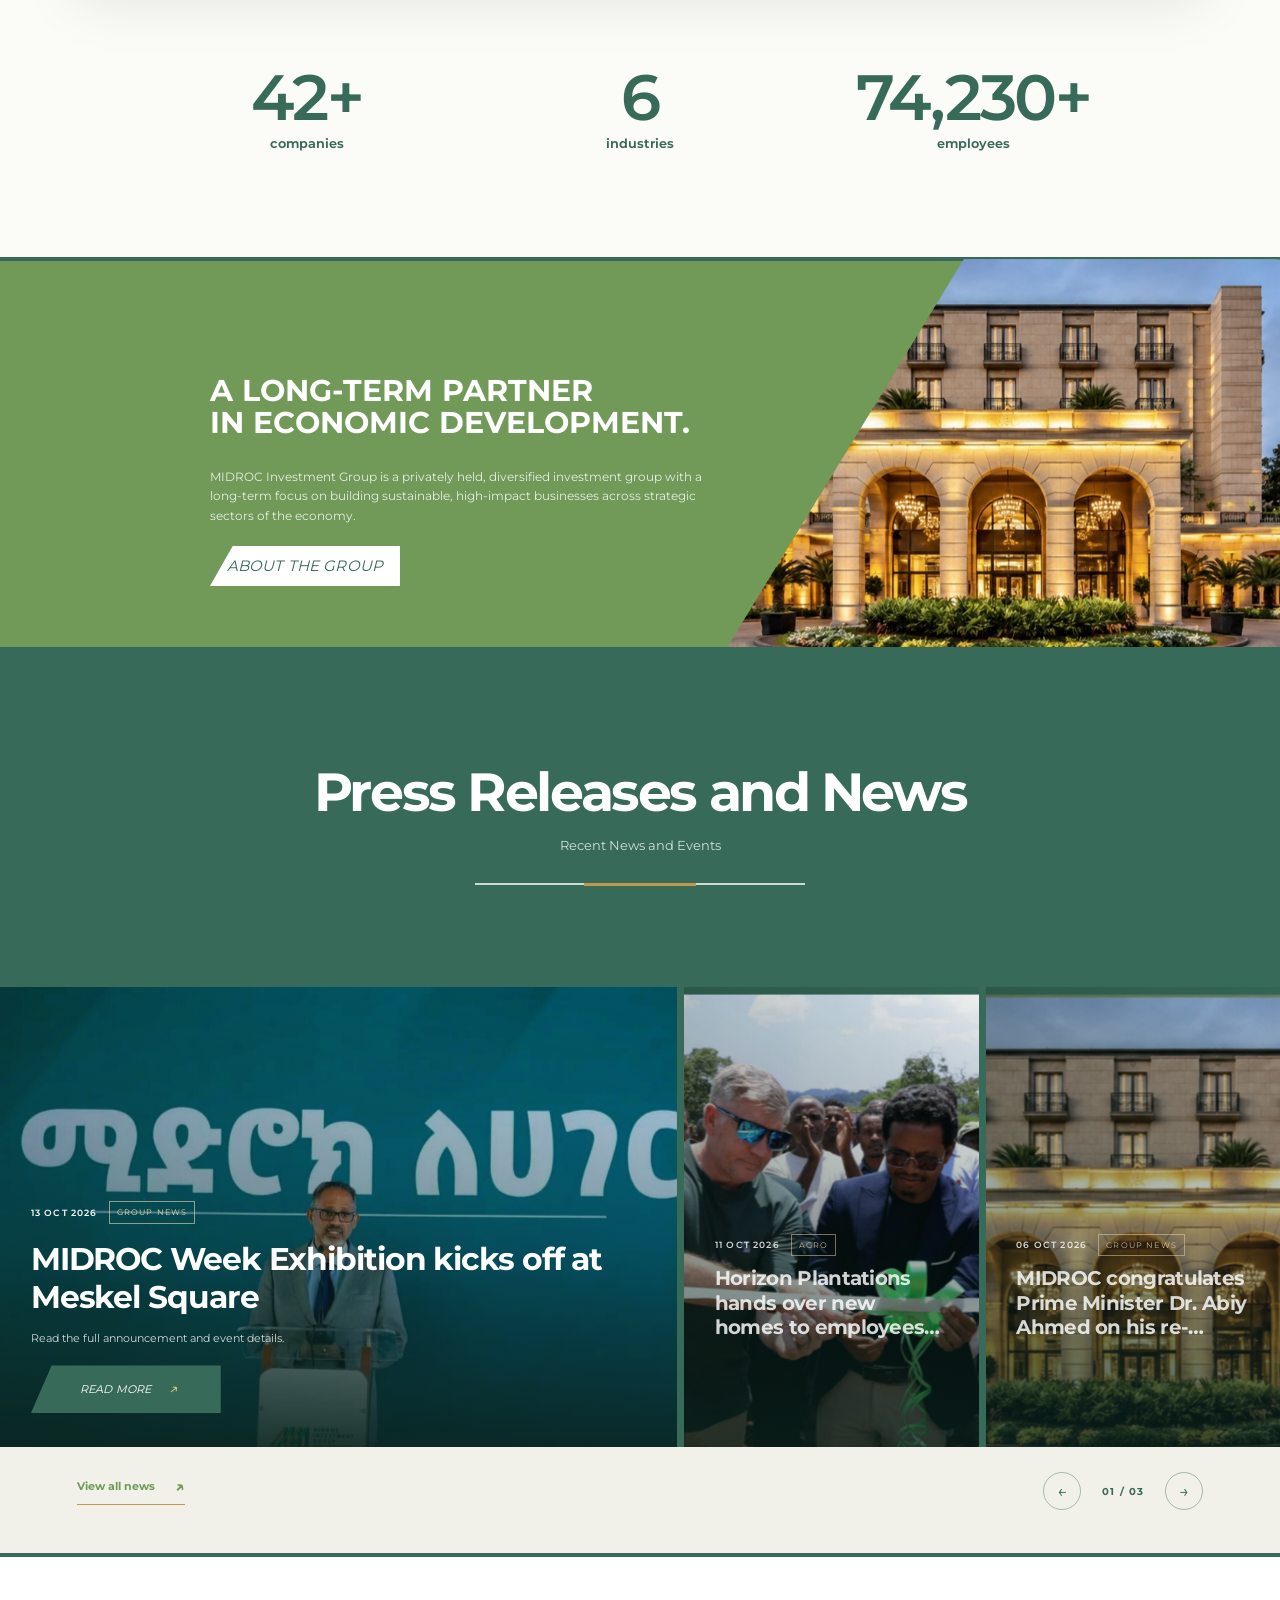
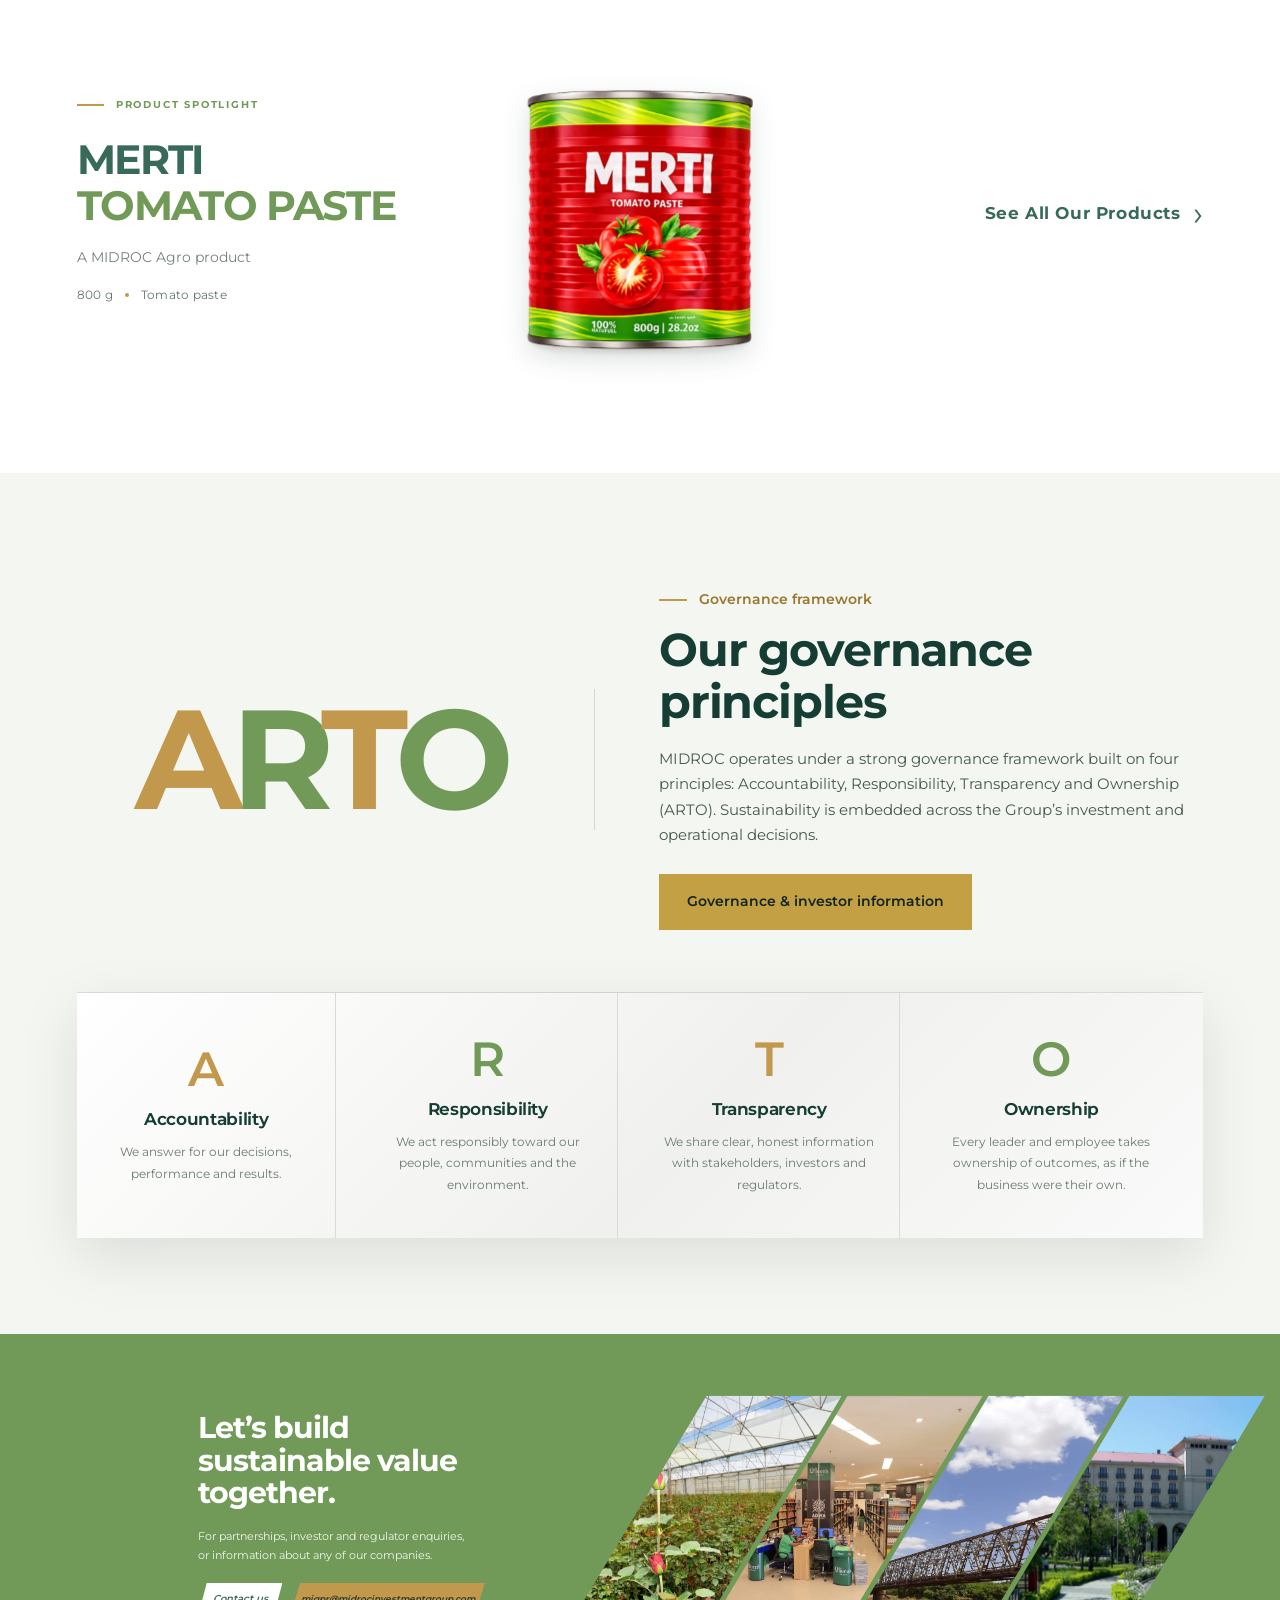
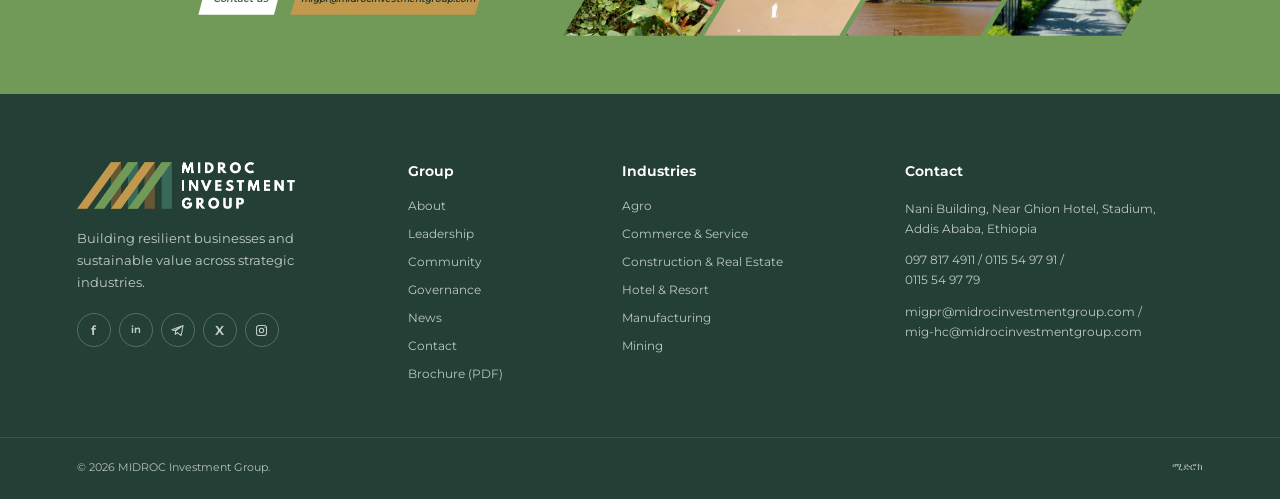
==== commit 7d7ad9e9: "Match intro logo reveal across screen sizes" ====
--- a/index.html
+++ b/index.html
@@ -6,7 +6,7 @@
   <meta name="theme-color" content="#386a59">
   <meta name="description" content="A visual redesign preview for MIDROC Investment Group.">
   <title>MIDROC Investment Group | Home</title>
-  <link rel="stylesheet" href="styles.css">
+  <link rel="stylesheet" href="styles.css?v=logo-reveal-3">
 </head>
 <body>
     <div class="brand-intro" data-brand-intro role="dialog" aria-modal="true" aria-label="MIDROC welcome screen">
@@ -15,10 +15,6 @@
       <p class="brand-intro-welcome">Welcome to MIDROC Investment Group</p>
       <div class="brand-intro-media" aria-hidden="true">
         <img class="brand-intro-fallback" src="assets/midroc-logo.png" alt="">
-        <video class="brand-intro-video" autoplay muted playsinline preload="auto" aria-hidden="true">
-          <source src="assets/midroc-logo-reveal.mp4" type="video/mp4">
-          <source src="assets/midroc-logo-reveal.webm" type="video/webm">
-        </video>
       </div>
       <p class="brand-intro-copy">A long-term partner in economic development.</p>
     </div>
@@ -238,6 +234,6 @@
     </div>
     <div class="footer-bottom"><small>© 2026 MIDROC Investment Group.</small><span lang="am">ሚድሮክ</span></div>
   </footer>
-  <script src="script.js"></script>
+  <script src="script.js?v=logo-reveal-3"></script>
 </body>
 </html>
--- a/styles.css
+++ b/styles.css
@@ -964,11 +964,10 @@
 .cluster-brand-mark{overflow:visible}
 .cluster-brand-mark img{width:auto;height:auto;max-width:80px;max-height:76px;object-fit:contain}
 .cluster-brand-mark--dark{background:transparent}
-/* MIDROC logo reveal shown once before the home page each visit. */
+/* MIDROC logo reveal shown before the home page. */
 body.has-brand-intro{overflow:hidden}
 .brand-intro{position:fixed;inset:0;z-index:10000;display:grid;place-items:center;background:#386a59;opacity:1;visibility:visible;transition:opacity .55s ease,visibility .55s ease}
 .brand-intro.is-exiting{opacity:0;visibility:hidden;pointer-events:none}
-.brand-intro-video{display:block;width:100%;height:100%;object-fit:contain;background:#386a59}
 .brand-intro-skip{position:absolute;right:clamp(18px,4vw,54px);bottom:clamp(18px,4vh,42px);display:inline-flex;align-items:center;gap:12px;padding:10px 15px;border:1px solid rgba(255,255,255,.72);background:rgba(28,58,49,.28);color:#fff;font:600 12px/1 Montserrat,Arial,sans-serif;letter-spacing:.06em;text-transform:uppercase;cursor:pointer;transition:background .2s ease,color .2s ease}
 .brand-intro-skip:hover,.brand-intro-skip:focus-visible{background:#fff;color:#26382f;outline:none}
 .brand-intro-skip span{font-size:15px}
@@ -978,20 +977,18 @@
 .brand-intro{background:#f5f6f2;background-image:radial-gradient(ellipse at center,rgba(56,106,89,.08),rgba(245,246,242,0) 54%)}
 .brand-intro-content{min-height:100svh;width:100%;display:flex;flex-direction:column;align-items:center;justify-content:center;gap:clamp(18px,2.4vh,30px);padding:64px 24px 48px;text-align:center}
 .brand-intro-welcome{margin:0;color:#386a59;font-size:clamp(10px,.86vw,14px);font-weight:700;letter-spacing:.22em;line-height:1.4;text-transform:uppercase}
-.brand-intro-video{width:min(32vw,380px);height:auto;max-height:24vh;aspect-ratio:16/9;object-fit:contain;background:transparent}
 .brand-intro-copy{max-width:760px;margin:0;color:#1e2925;font-size:clamp(27px,2.45vw,48px);font-weight:500;letter-spacing:-.035em;line-height:1.2}
 .brand-intro-skip{top:18px;right:18px;bottom:auto;gap:8px;min-width:86px;justify-content:center;padding:10px 13px;border:1px solid rgba(38,56,47,.12);border-radius:999px;background:rgba(255,255,255,.72);color:#617069;font-size:10px;letter-spacing:.09em}
 .brand-intro-skip:hover,.brand-intro-skip:focus-visible{background:#fff;color:#26382f}
-@media(max-width:680px){.brand-intro-content{gap:22px;padding:72px 24px 48px}.brand-intro-video{width:min(62vw,290px);max-height:22vh}.brand-intro-copy{max-width:520px;font-size:clamp(27px,8vw,38px)}.brand-intro-skip{top:14px;right:14px;bottom:auto}}
-@media(max-height:650px){.brand-intro-content{gap:14px;padding-top:52px;padding-bottom:28px}.brand-intro-video{width:min(28vw,320px);max-height:19vh}.brand-intro-copy{font-size:clamp(24px,2vw,38px)}}
-/* Avoid showing the static logo poster before the reveal video begins. */
-.brand-intro-media{position:relative;display:grid;place-items:center;width:min(32vw,380px);max-height:24vh;aspect-ratio:3/1}
-.brand-intro-video{grid-area:1/1;width:100%;height:100%;max-height:none;opacity:0;transition:opacity .32s ease}
-.brand-intro-fallback{grid-area:1/1;display:block;width:64%;height:64%;object-fit:contain;opacity:0;transition:opacity .32s ease}
-.brand-intro.is-playing .brand-intro-video{opacity:1}
-.brand-intro.is-fallback .brand-intro-fallback{opacity:1}
+@media(max-width:680px){.brand-intro-content{gap:22px;padding:72px 24px 48px}.brand-intro-copy{max-width:520px;font-size:clamp(27px,8vw,38px)}.brand-intro-skip{top:14px;right:14px;bottom:auto}}
+@media(max-height:650px){.brand-intro-content{gap:14px;padding-top:52px;padding-bottom:28px}.brand-intro-copy{font-size:clamp(24px,2vw,38px)}}
+/* Match the transparent, compact logo reveal across desktop and mobile. */
+.brand-intro-media{position:relative;display:grid;place-items:center;width:min(24vw,300px);max-height:24vh;aspect-ratio:3/1}
+.brand-intro-fallback{grid-area:1/1;display:block;width:72%;height:72%;object-fit:contain;opacity:0;clip-path:inset(0 100% 0 0);transform:translateY(8px) scale(.96);animation:brand-mark-reveal 1.55s cubic-bezier(.2,.7,.2,1) .15s forwards}
+@keyframes brand-mark-reveal{to{opacity:1;clip-path:inset(0);transform:translateY(0) scale(1)}}
 @media(max-width:680px){.brand-intro-media{width:min(62vw,290px);max-height:22vh}}
-@media(max-height:650px){.brand-intro-media{width:min(28vw,320px);max-height:19vh}}
+@media(max-height:650px){.brand-intro-media{width:min(24vw,280px);max-height:19vh}}
+@media(prefers-reduced-motion:reduce){.brand-intro-fallback{opacity:1;clip-path:none;transform:none;animation:none}}
 
 /* Mobile layout fixes: keep navigation readable and separate copy from image panels. */
 @media(max-width:900px){
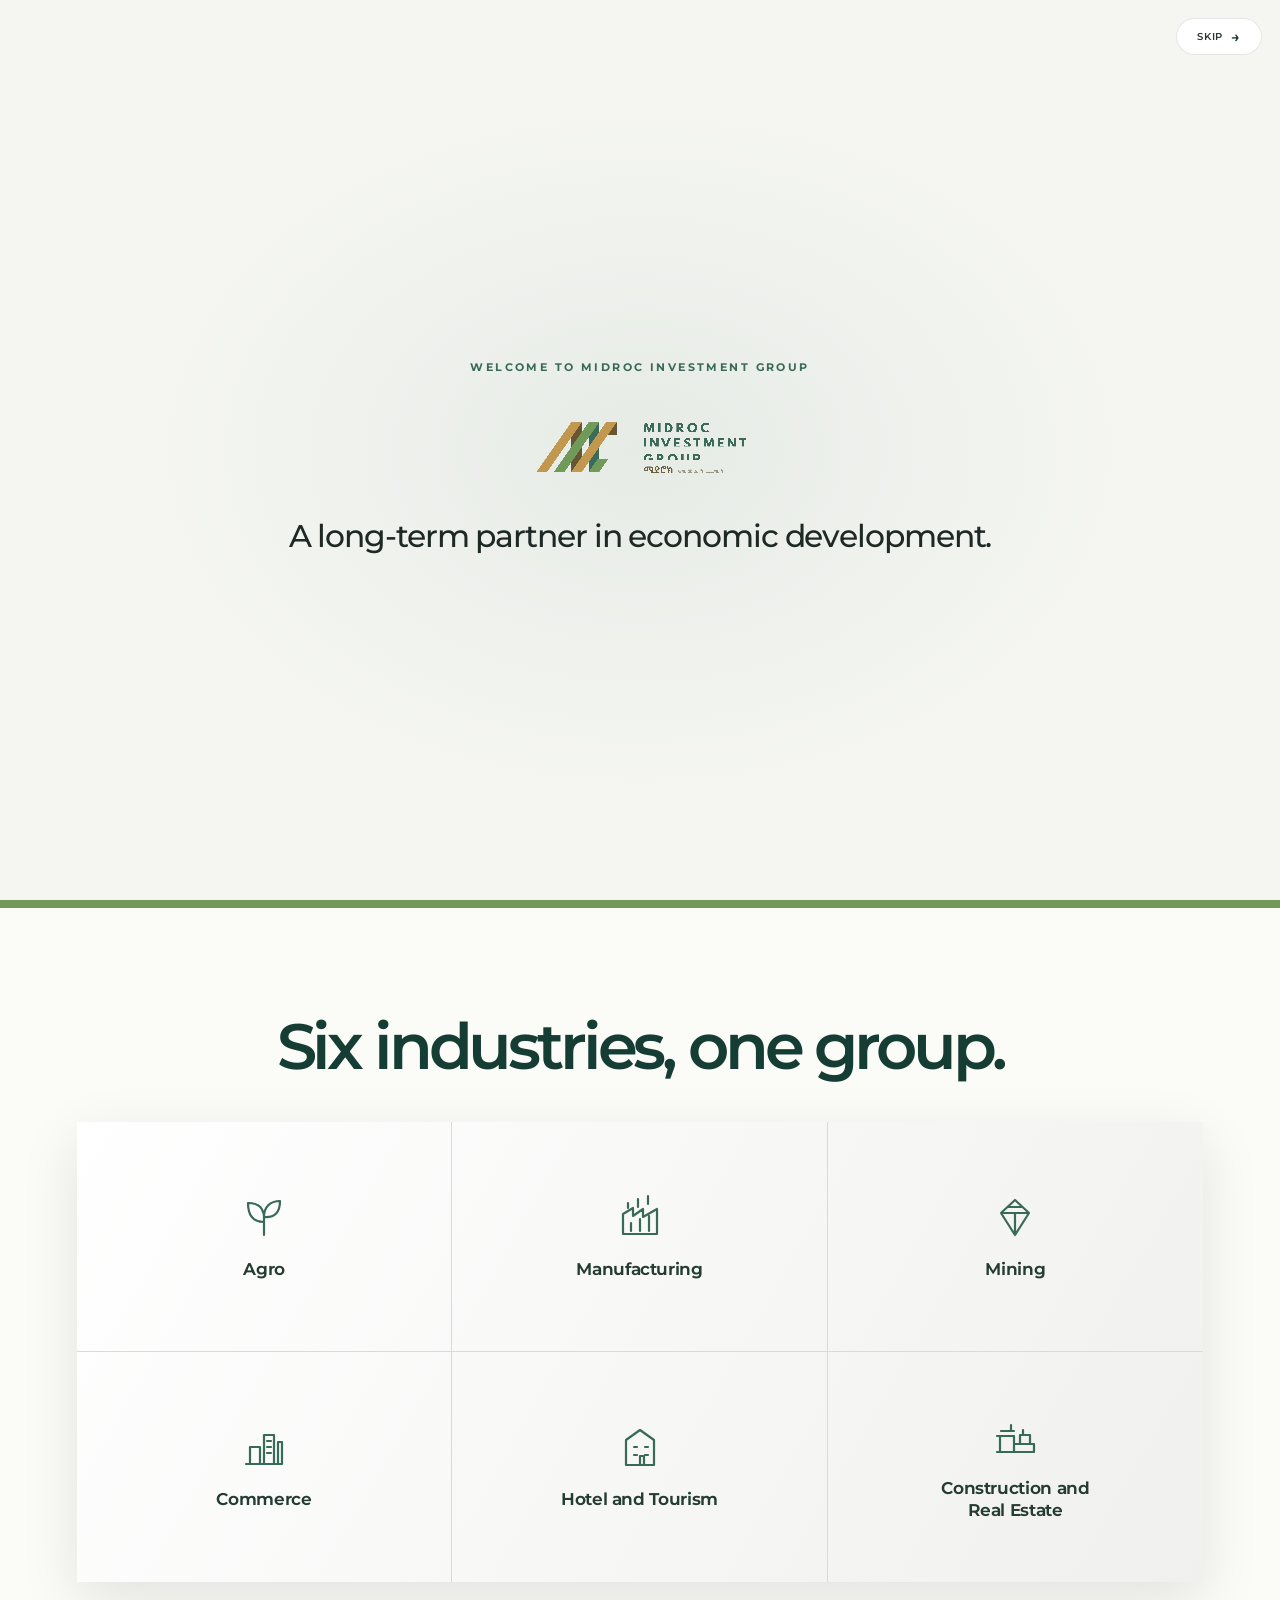
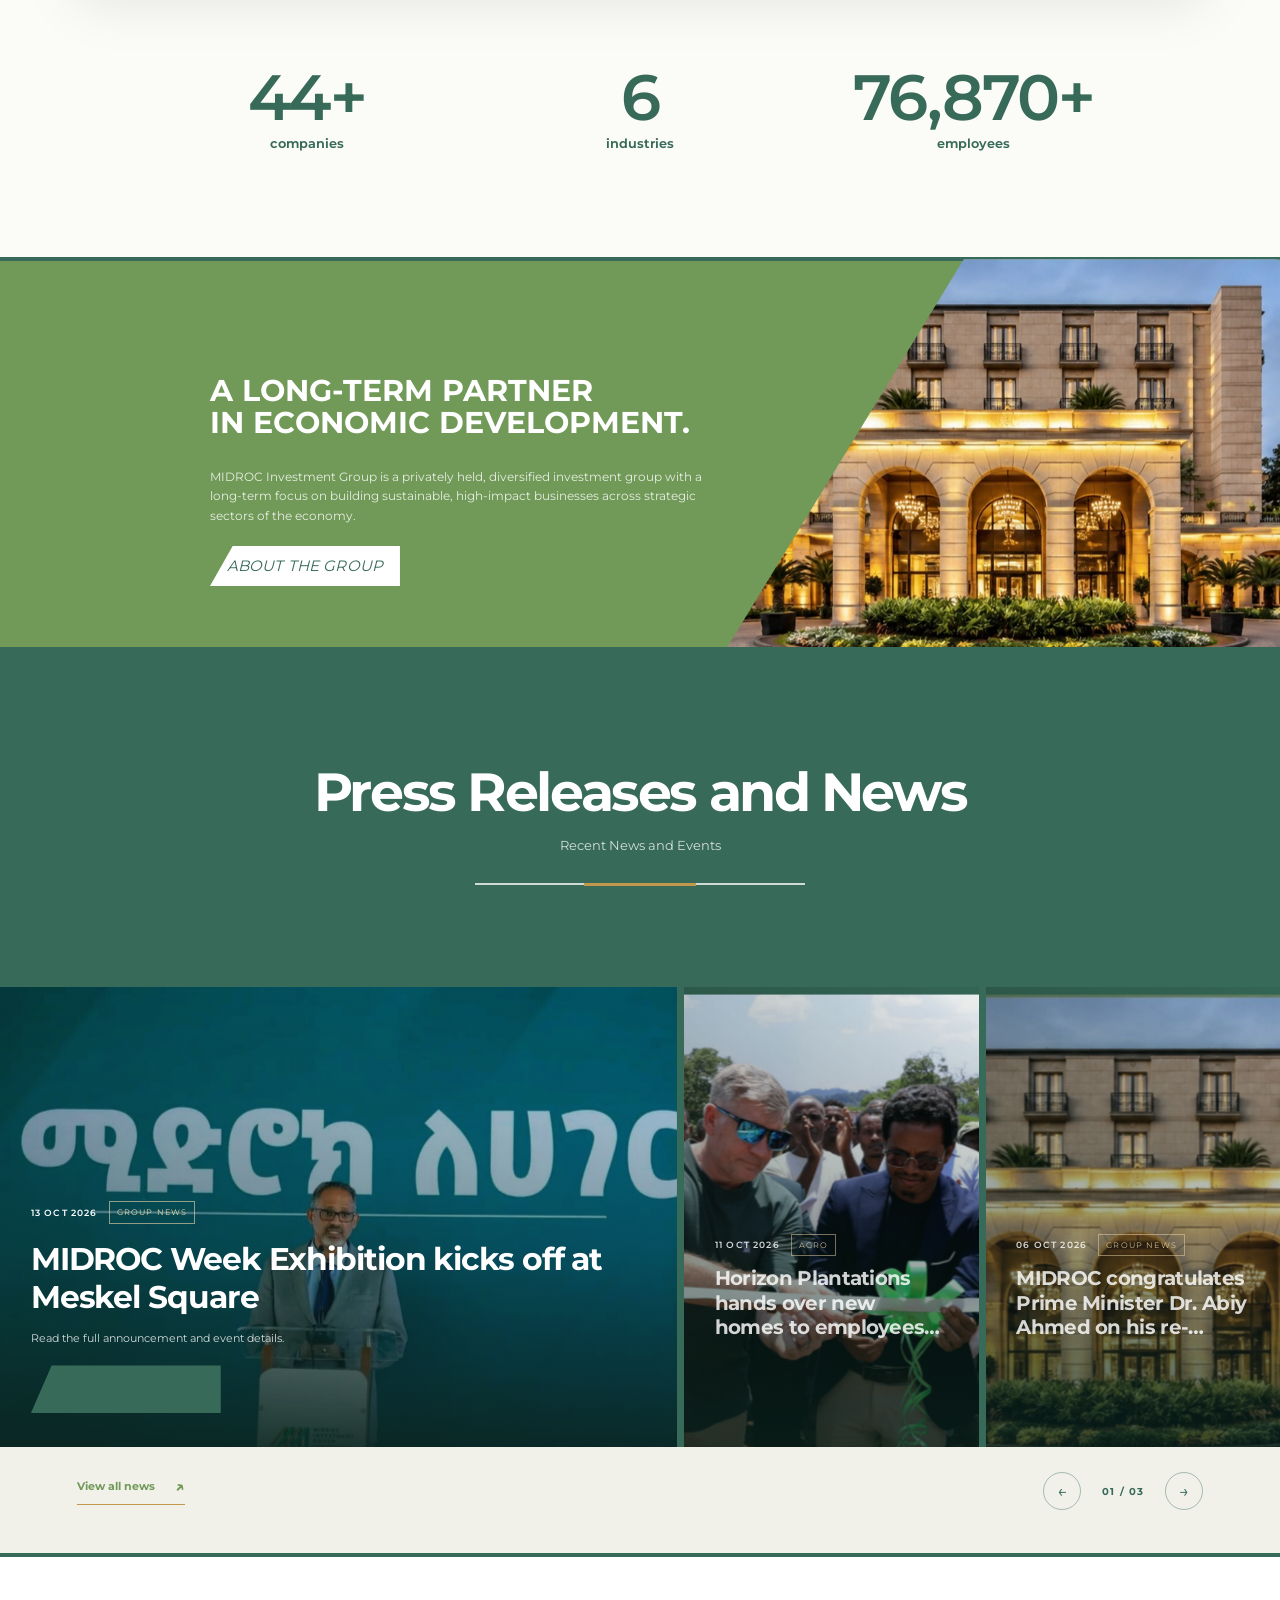
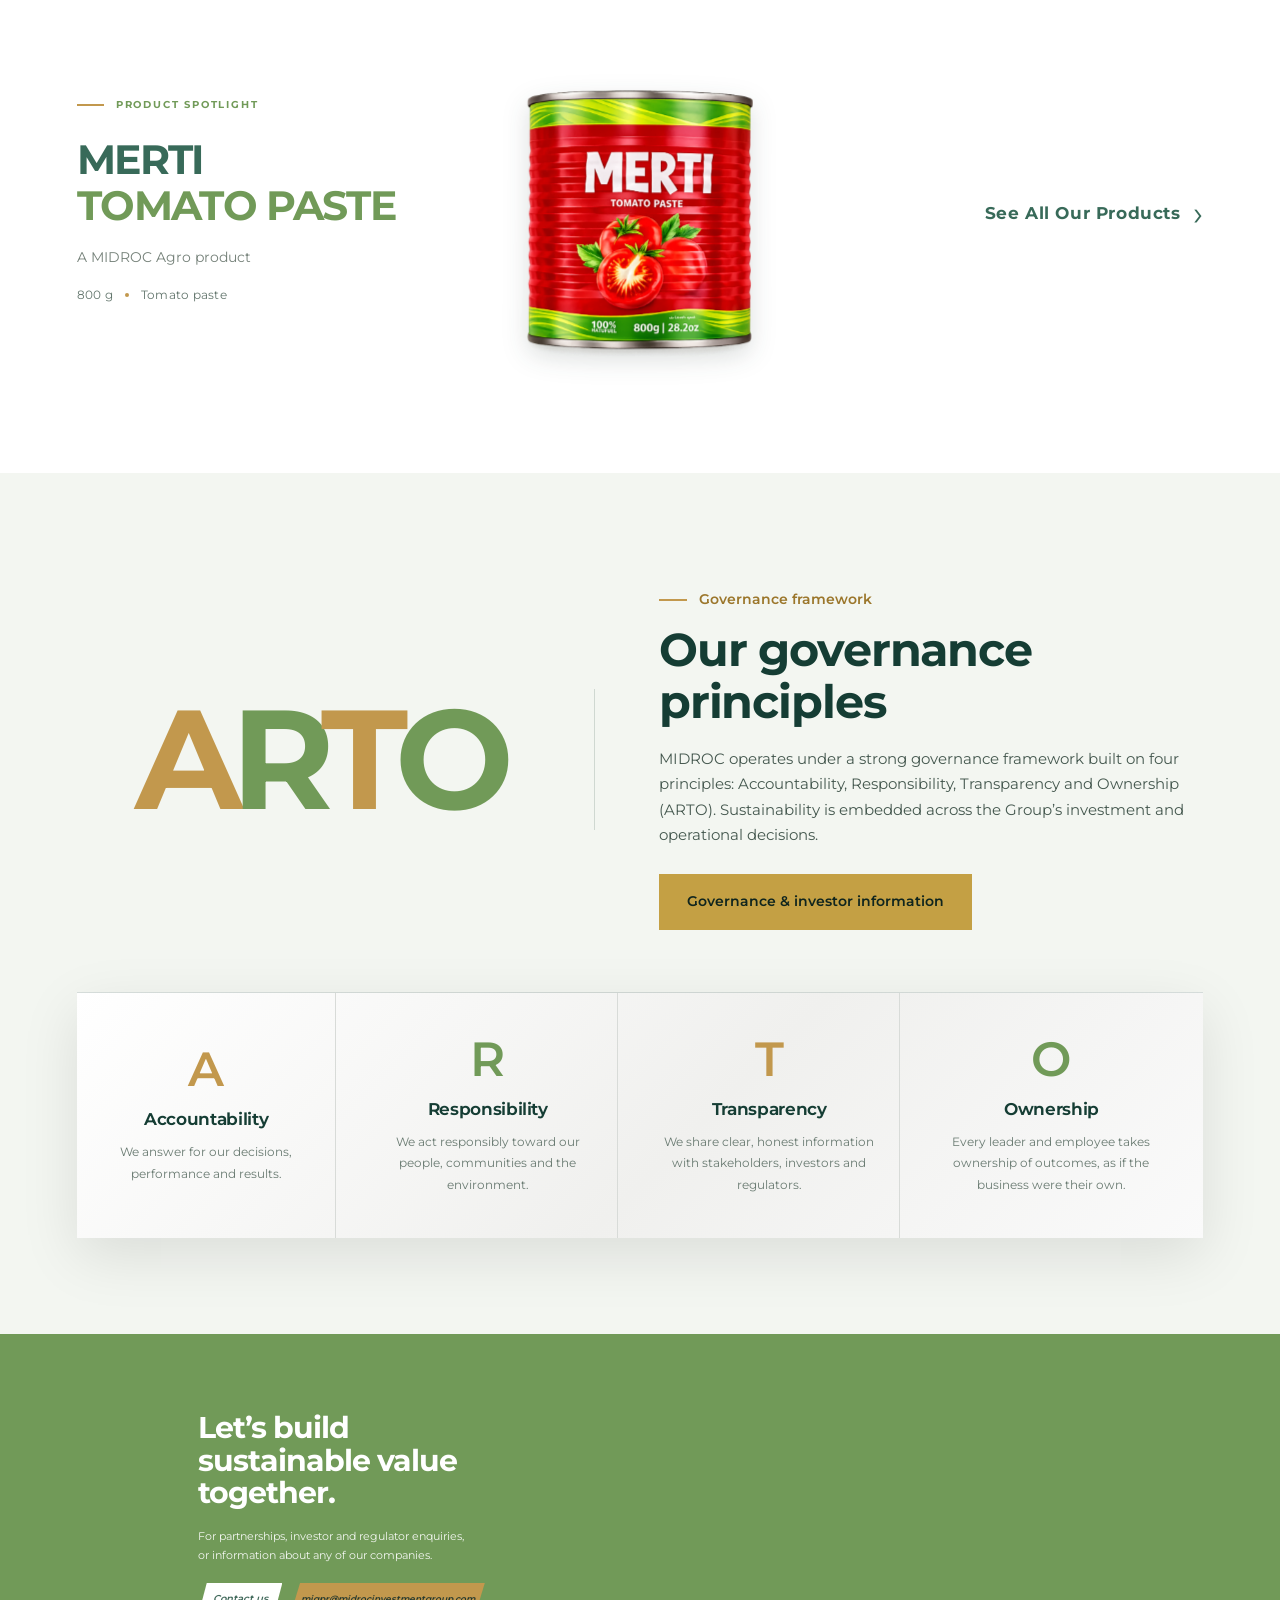
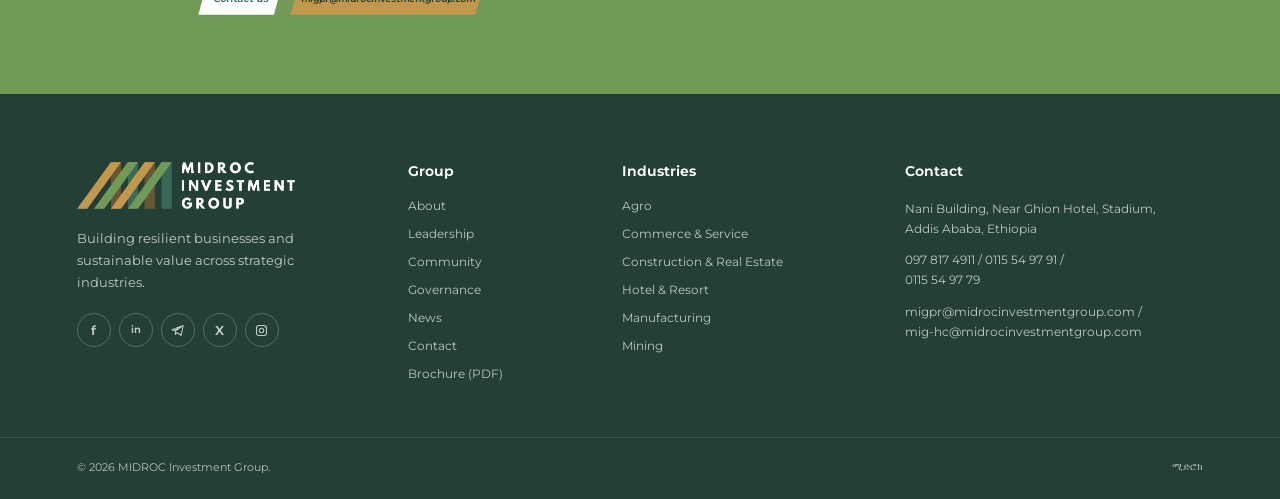
==== commit 4ca25965: "Restore WebM logo reveal intro" ====
--- a/index.html
+++ b/index.html
@@ -6,7 +6,7 @@
   <meta name="theme-color" content="#386a59">
   <meta name="description" content="A visual redesign preview for MIDROC Investment Group.">
   <title>MIDROC Investment Group | Home</title>
-  <link rel="stylesheet" href="styles.css?v=logo-reveal-3">
+  <link rel="stylesheet" href="styles.css?v=logo-reveal-webm-4">
 </head>
 <body>
     <div class="brand-intro" data-brand-intro role="dialog" aria-modal="true" aria-label="MIDROC welcome screen">
@@ -15,6 +15,9 @@
       <p class="brand-intro-welcome">Welcome to MIDROC Investment Group</p>
       <div class="brand-intro-media" aria-hidden="true">
         <img class="brand-intro-fallback" src="assets/midroc-logo.png" alt="">
+        <video class="brand-intro-video" autoplay muted playsinline preload="auto" aria-hidden="true">
+          <source src="assets/midroc-logo-reveal.webm" type="video/webm">
+        </video>
       </div>
       <p class="brand-intro-copy">A long-term partner in economic development.</p>
     </div>
@@ -234,6 +237,6 @@
     </div>
     <div class="footer-bottom"><small>© 2026 MIDROC Investment Group.</small><span lang="am">ሚድሮክ</span></div>
   </footer>
-  <script src="script.js?v=logo-reveal-3"></script>
+  <script src="script.js?v=logo-reveal-webm-4"></script>
 </body>
 </html>
--- a/styles.css
+++ b/styles.css
@@ -982,13 +982,16 @@
 .brand-intro-skip:hover,.brand-intro-skip:focus-visible{background:#fff;color:#26382f}
 @media(max-width:680px){.brand-intro-content{gap:22px;padding:72px 24px 48px}.brand-intro-copy{max-width:520px;font-size:clamp(27px,8vw,38px)}.brand-intro-skip{top:14px;right:14px;bottom:auto}}
 @media(max-height:650px){.brand-intro-content{gap:14px;padding-top:52px;padding-bottom:28px}.brand-intro-copy{font-size:clamp(24px,2vw,38px)}}
-/* Match the transparent, compact logo reveal across desktop and mobile. */
+/* Keep the phone-sized logo visible until the WebM reveal is ready. */
 .brand-intro-media{position:relative;display:grid;place-items:center;width:min(24vw,300px);max-height:24vh;aspect-ratio:3/1}
-.brand-intro-fallback{grid-area:1/1;display:block;width:72%;height:72%;object-fit:contain;opacity:0;clip-path:inset(0 100% 0 0);transform:translateY(8px) scale(.96);animation:brand-mark-reveal 1.55s cubic-bezier(.2,.7,.2,1) .15s forwards}
-@keyframes brand-mark-reveal{to{opacity:1;clip-path:inset(0);transform:translateY(0) scale(1)}}
+.brand-intro-fallback,.brand-intro-video{grid-area:1/1;display:block;width:72%;height:72%;object-fit:contain}
+.brand-intro-fallback{opacity:1;transition:opacity .32s ease}
+.brand-intro-video{width:100%;height:100%;max-height:none;opacity:0;background:transparent;transition:opacity .32s ease}
+.brand-intro.is-playing .brand-intro-video{opacity:1}
+.brand-intro.is-playing .brand-intro-fallback{opacity:0}
+@media(max-width:680px){.brand-intro-video{width:100%;height:100%}}
 @media(max-width:680px){.brand-intro-media{width:min(62vw,290px);max-height:22vh}}
 @media(max-height:650px){.brand-intro-media{width:min(24vw,280px);max-height:19vh}}
-@media(prefers-reduced-motion:reduce){.brand-intro-fallback{opacity:1;clip-path:none;transform:none;animation:none}}
 
 /* Mobile layout fixes: keep navigation readable and separate copy from image panels. */
 @media(max-width:900px){
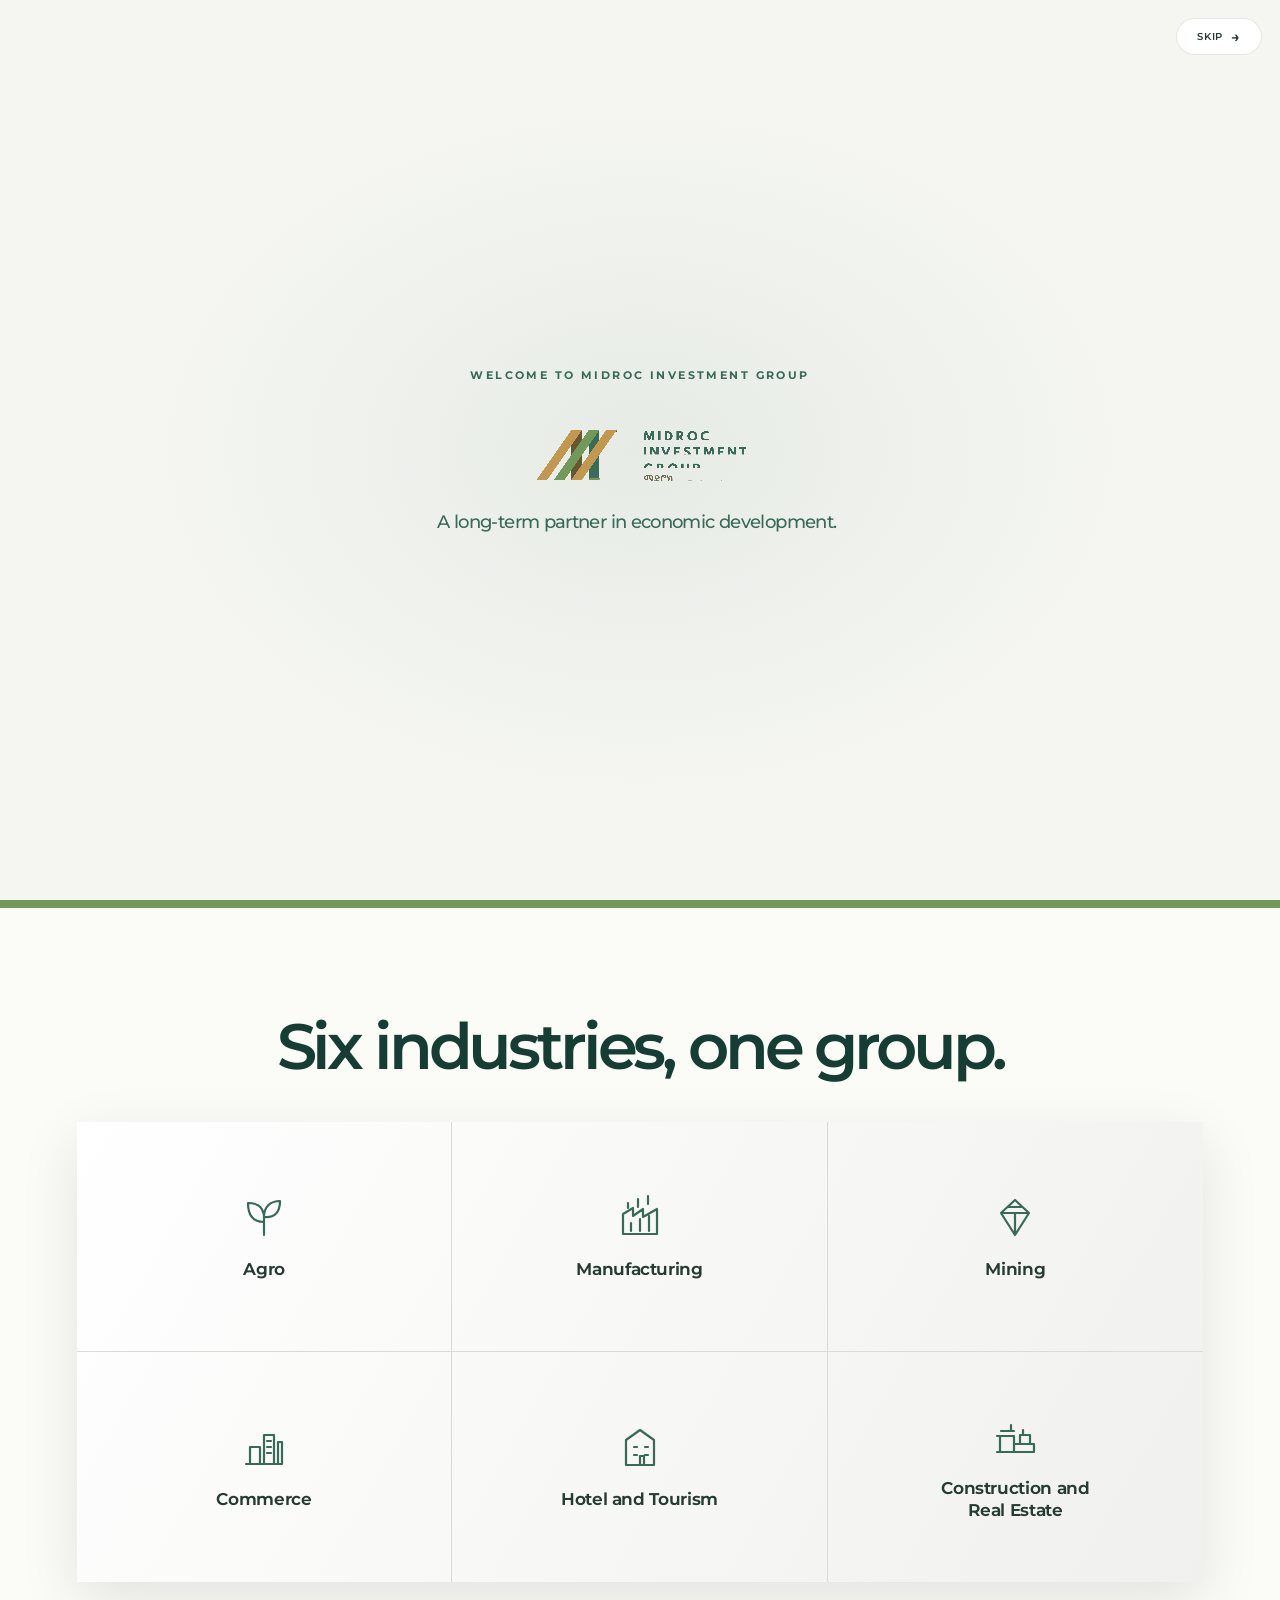
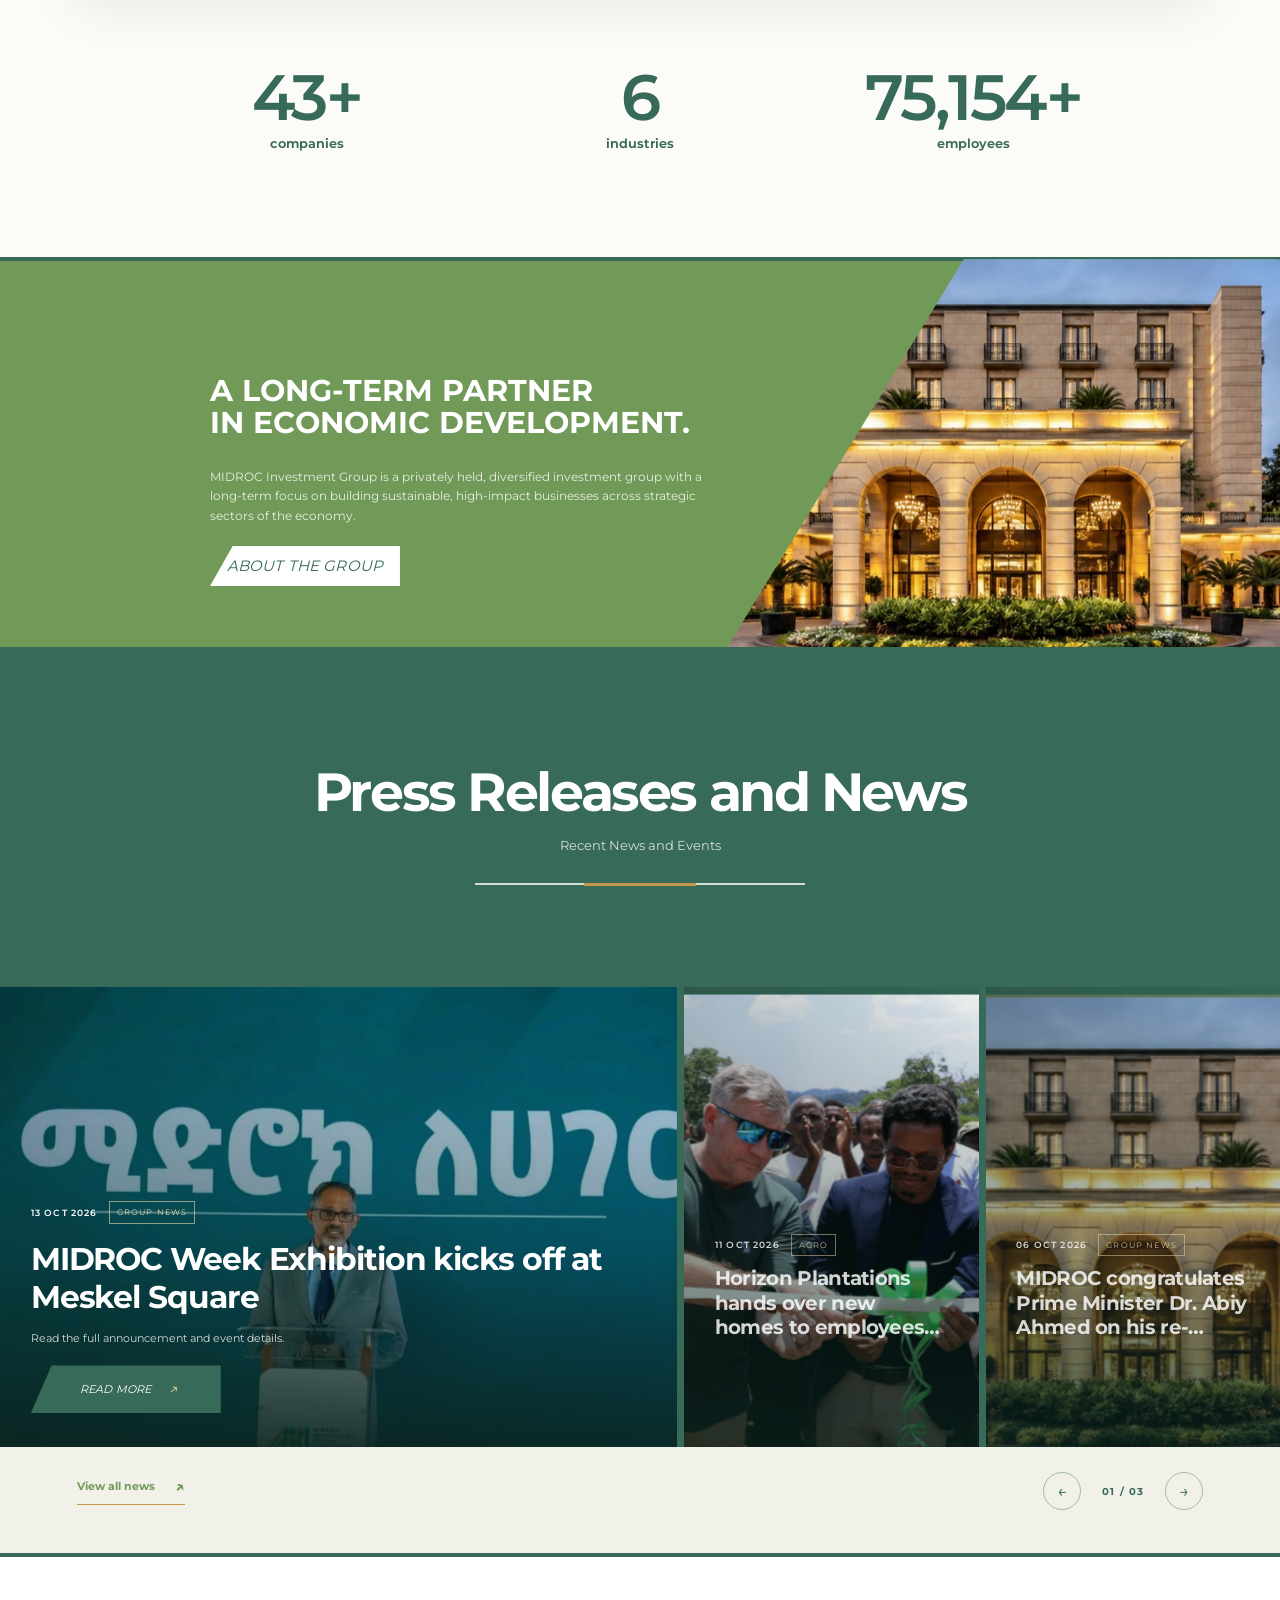
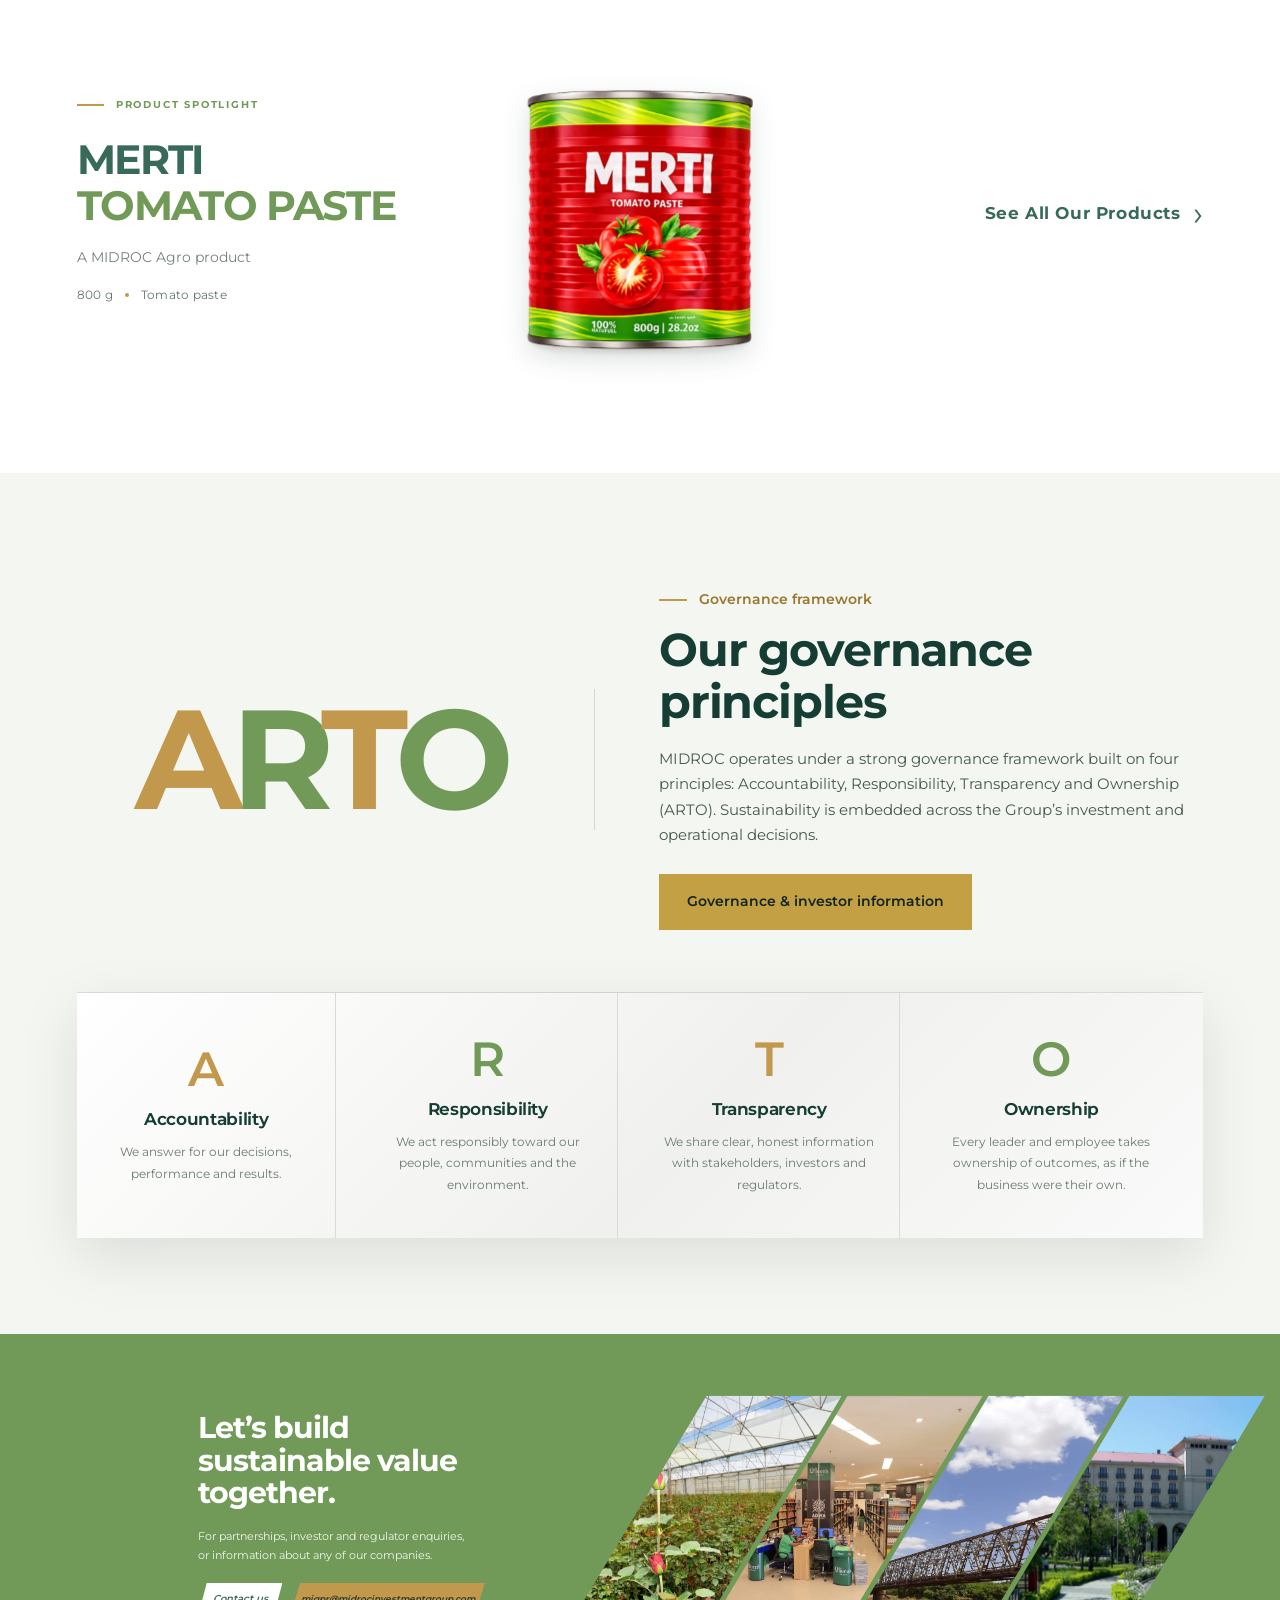
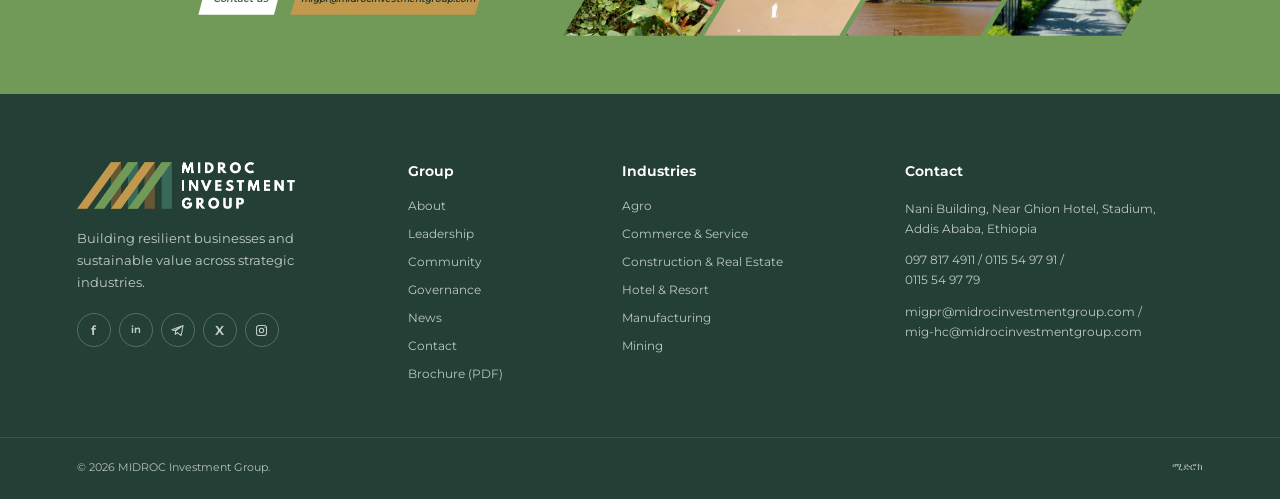
==== commit 1062e384: "Lock loading caption positions" ====
--- a/index.html
+++ b/index.html
@@ -6,7 +6,7 @@
   <meta name="theme-color" content="#386a59">
   <meta name="description" content="A visual redesign preview for MIDROC Investment Group.">
   <title>MIDROC Investment Group | Home</title>
-  <link rel="stylesheet" href="styles.css?v=logo-reveal-webm-4">
+  <link rel="stylesheet" href="styles.css?v=loading-caption-locked-1">
 </head>
 <body>
     <div class="brand-intro" data-brand-intro role="dialog" aria-modal="true" aria-label="MIDROC welcome screen">
@@ -237,6 +237,6 @@
     </div>
     <div class="footer-bottom"><small>© 2026 MIDROC Investment Group.</small><span lang="am">ሚድሮክ</span></div>
   </footer>
-  <script src="script.js?v=logo-reveal-webm-4"></script>
+  <script src="script.js?v=loading-caption-locked-1"></script>
 </body>
 </html>
--- a/styles.css
+++ b/styles.css
@@ -977,11 +977,11 @@
 .brand-intro{background:#f5f6f2;background-image:radial-gradient(ellipse at center,rgba(56,106,89,.08),rgba(245,246,242,0) 54%)}
 .brand-intro-content{min-height:100svh;width:100%;display:flex;flex-direction:column;align-items:center;justify-content:center;gap:clamp(18px,2.4vh,30px);padding:64px 24px 48px;text-align:center}
 .brand-intro-welcome{margin:0;color:#386a59;font-size:clamp(10px,.86vw,14px);font-weight:700;letter-spacing:.22em;line-height:1.4;text-transform:uppercase}
-.brand-intro-copy{max-width:760px;margin:0;color:#1e2925;font-size:clamp(27px,2.45vw,48px);font-weight:500;letter-spacing:-.035em;line-height:1.2}
+.brand-intro-copy{max-width:760px;margin:0;color:#386a59;font-size:18.1px;font-weight:500;letter-spacing:-.035em;line-height:1.2;translate:-3.2px -15.1px}
 .brand-intro-skip{top:18px;right:18px;bottom:auto;gap:8px;min-width:86px;justify-content:center;padding:10px 13px;border:1px solid rgba(38,56,47,.12);border-radius:999px;background:rgba(255,255,255,.72);color:#617069;font-size:10px;letter-spacing:.09em}
 .brand-intro-skip:hover,.brand-intro-skip:focus-visible{background:#fff;color:#26382f}
-@media(max-width:680px){.brand-intro-content{gap:22px;padding:72px 24px 48px}.brand-intro-copy{max-width:520px;font-size:clamp(27px,8vw,38px)}.brand-intro-skip{top:14px;right:14px;bottom:auto}}
-@media(max-height:650px){.brand-intro-content{gap:14px;padding-top:52px;padding-bottom:28px}.brand-intro-copy{font-size:clamp(24px,2vw,38px)}}
+@media(max-width:680px){.brand-intro-content{gap:22px;padding:72px 24px 48px}.brand-intro-copy{max-width:520px;font-size:clamp(20px,5vw,26px);translate:0 0}.brand-intro-skip{top:14px;right:14px;bottom:auto}}
+@media(max-height:650px){.brand-intro-content{gap:14px;padding-top:52px;padding-bottom:28px}}
 /* Keep the phone-sized logo visible until the WebM reveal is ready. */
 .brand-intro-media{position:relative;display:grid;place-items:center;width:min(24vw,300px);max-height:24vh;aspect-ratio:3/1}
 .brand-intro-fallback,.brand-intro-video{grid-area:1/1;display:block;width:72%;height:72%;object-fit:contain}
